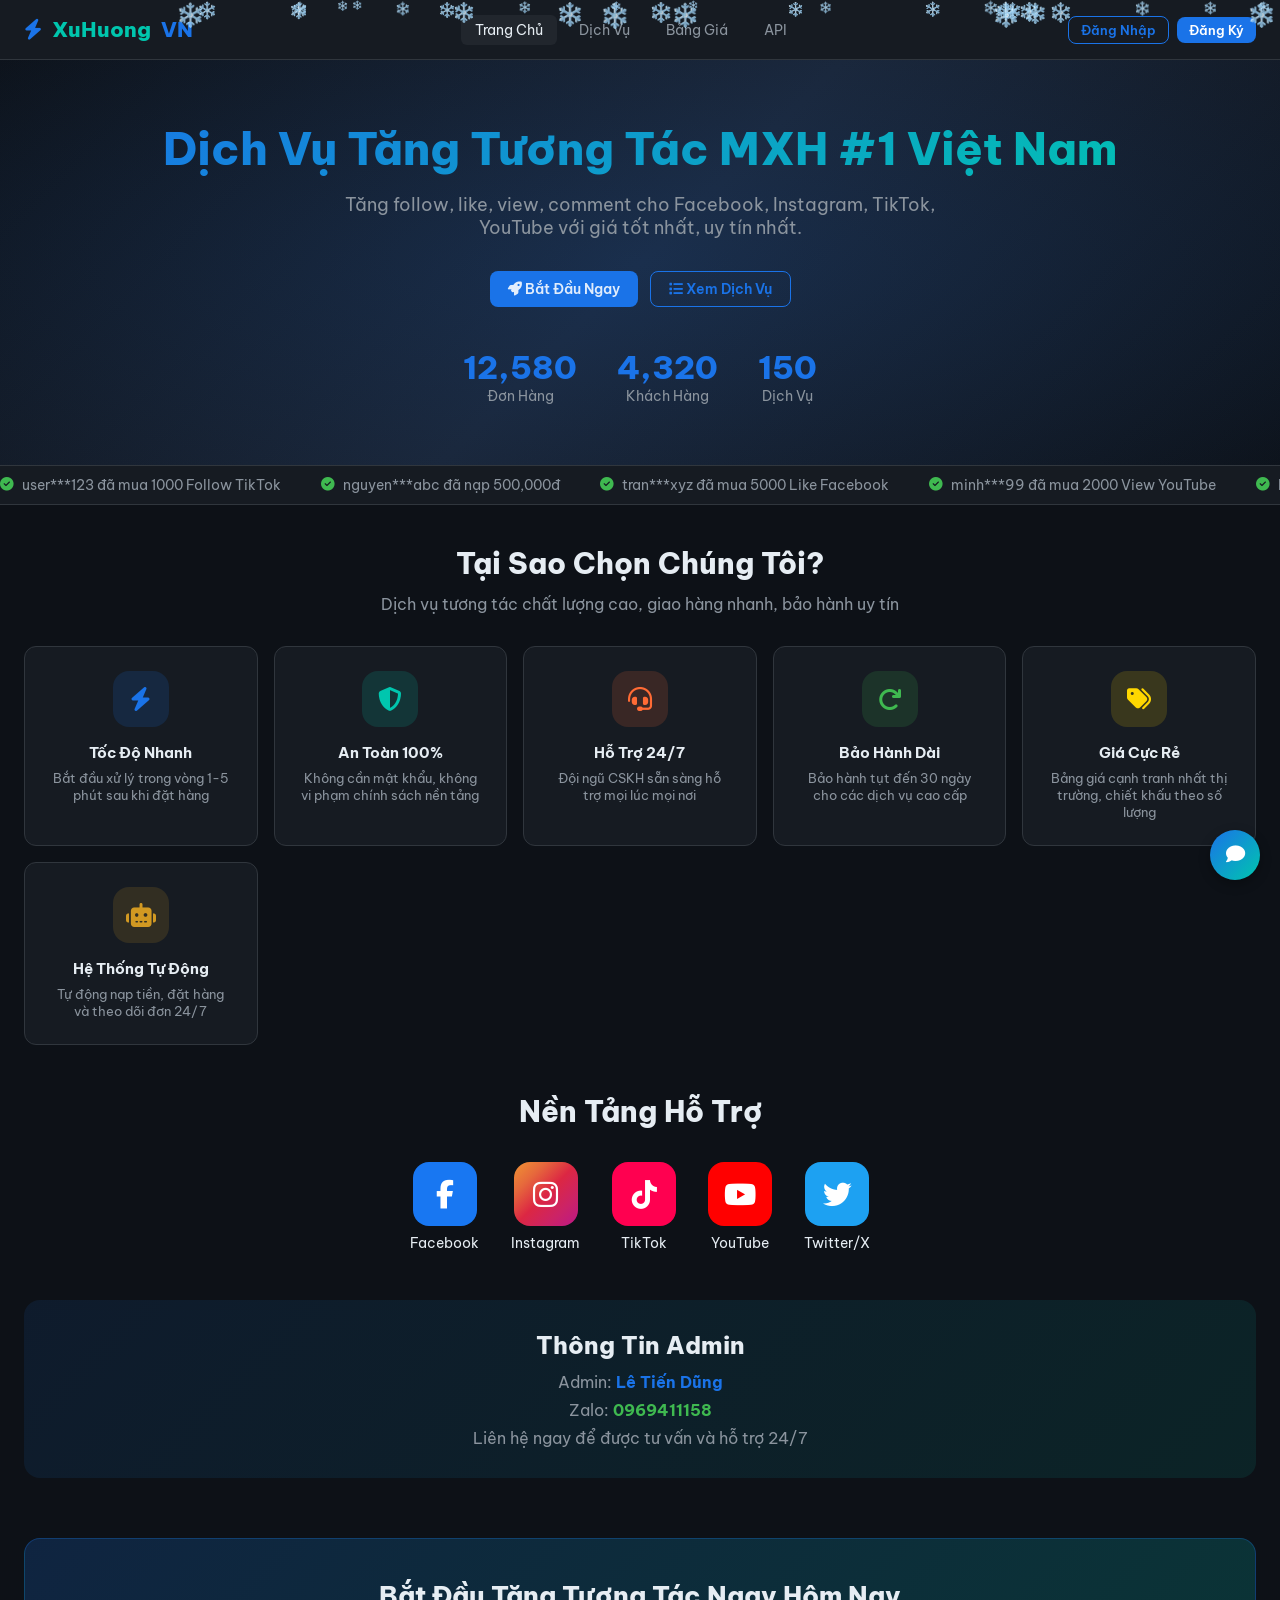
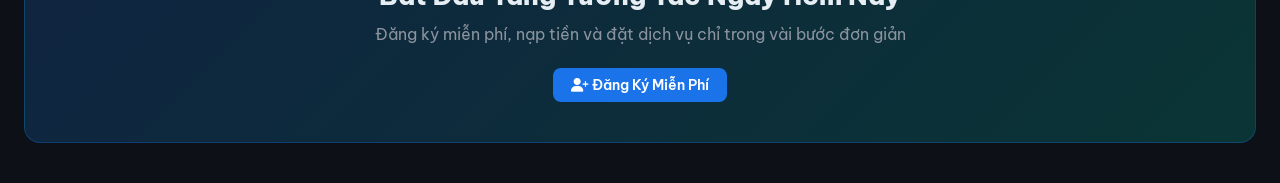
==== index.html @ fee7632b "Update index.html Signed-off-by: Le Tien Dung Dev <dungledzai1@gmail.com>" ====
<!DOCTYPE html>
<html lang="vi">
<head>
<meta charset="UTF-8">
<meta name="viewport" content="width=device-width, initial-scale=1.0">
<title>XuHuongVN - Dịch Vụ Tăng Tương Tác MXH Uy Tín</title>
<link href="https://fonts.googleapis.com/css2?family=Be+Vietnam+Pro:wght@300;400;500;600;700;800&display=swap" rel="stylesheet">
<link rel="stylesheet" href="https://cdnjs.cloudflare.com/ajax/libs/font-awesome/6.4.0/css/all.min.css">
<style>
:root {
  --primary: #1a73e8;
  --primary-dark: #1557b0;
  --secondary: #00c6ae;
  --accent: #ff6b35;
  --bg: #0d1117;
  --bg2: #161b22;
  --bg3: #21262d;
  --border: #30363d;
  --text: #e6edf3;
  --text2: #8b949e;
  --success: #3fb950;
  --warning: #d29922;
  --danger: #f85149;
  --gold: #ffd700;
}
*{margin:0;padding:0;box-sizing:border-box;}
body{font-family:'Be Vietnam Pro',sans-serif;background:var(--bg);color:var(--text);min-height:100vh;position:relative;overflow-x:hidden;}

/* SNOW EFFECT - TUYẾT RƠI */
.snowflake {
  position: fixed;
  color: #fff;
  user-select: none;
  pointer-events: none;
  opacity: 0.8;
  font-size: 1em;
  z-index: 9999;
  animation: fall linear infinite;
}
@keyframes fall {
  to { transform: translateY(100vh); }
}

/* HIỆU ỨNG NỀN ĐỘNG */
.particle {
  position: fixed;
  width: 2px;
  height: 2px;
  background: rgba(26, 115, 232, 0.3);
  border-radius: 50%;
  pointer-events: none;
  z-index: 1;
  animation: float 20s infinite linear;
}
@keyframes float {
  0% { transform: translateY(100vh) translateX(0); opacity: 0; }
  10% { opacity: 1; }
  90% { opacity: 1; }
  100% { transform: translateY(-100px) translateX(100px); opacity: 0; }
}

/* SCROLLBAR */
::-webkit-scrollbar{width:6px;}
::-webkit-scrollbar-track{background:var(--bg2);}
::-webkit-scrollbar-thumb{background:var(--primary);border-radius:3px;}

/* NAV */
.navbar{background:var(--bg2);border-bottom:1px solid var(--border);padding:0 24px;height:60px;display:flex;align-items:center;justify-content:space-between;position:sticky;top:0;z-index:1000;}
.nav-brand{display:flex;align-items:center;gap:10px;font-weight:800;font-size:1.3rem;color:var(--primary);}
.nav-brand span{color:var(--secondary);}
.nav-links{display:flex;gap:8px;align-items:center;}
.nav-links a{color:var(--text2);text-decoration:none;padding:6px 14px;border-radius:6px;font-size:0.88rem;transition:all .2s;}
.nav-links a:hover,.nav-links a.active{color:var(--text);background:var(--bg3);}
.nav-actions{display:flex;gap:8px;align-items:center;}
.btn{padding:8px 18px;border-radius:8px;font-size:0.88rem;font-weight:600;cursor:pointer;border:none;transition:all .2s;font-family:inherit;}
.btn-primary{background:var(--primary);color:#fff;}
.btn-primary:hover{background:var(--primary-dark);}
.btn-outline{background:transparent;color:var(--primary);border:1px solid var(--primary);}
.btn-outline:hover{background:var(--primary);color:#fff;}
.btn-success{background:var(--success);color:#fff;}
.btn-danger{background:var(--danger);color:#fff;}
.btn-sm{padding:5px 12px;font-size:0.82rem;}
.btn-warning{background:var(--warning);color:#fff;}

/* HERO */
.hero{background:linear-gradient(135deg,#0d1117 0%,#1a2332 50%,#0d1117 100%);padding:60px 24px;text-align:center;position:relative;overflow:hidden;}
.hero::before{content:'';position:absolute;top:-50%;left:-50%;width:200%;height:200%;background:radial-gradient(ellipse at center,rgba(26,115,232,.15) 0%,transparent 60%);animation:pulse 4s ease-in-out infinite;}
@keyframes pulse{0%,100%{transform:scale(1);}50%{transform:scale(1.05);}}
.hero h1{font-size:2.8rem;font-weight:800;background:linear-gradient(135deg,var(--primary),var(--secondary));-webkit-background-clip:text;-webkit-text-fill-color:transparent;margin-bottom:16px;position:relative;}
.hero p{color:var(--text2);font-size:1.1rem;max-width:600px;margin:0 auto 32px;position:relative;}
.hero-stats{display:flex;gap:40px;justify-content:center;margin-top:40px;position:relative;}
.stat-item{text-align:center;}
.stat-num{font-size:2rem;font-weight:800;color:var(--primary);}
.stat-label{font-size:0.85rem;color:var(--text2);}

/* MARQUEE */
.marquee-wrap{background:var(--bg2);border-top:1px solid var(--border);border-bottom:1px solid var(--border);padding:10px 0;overflow:hidden;}
.marquee{display:flex;gap:40px;animation:marquee 20s linear infinite;white-space:nowrap;}
@keyframes marquee{from{transform:translateX(0);}to{transform:translateX(-50%);}}
.marquee span{color:var(--text2);font-size:0.85rem;display:flex;align-items:center;gap:8px;}
.marquee span i{color:var(--success);}

/* MAIN LAYOUT */
.main-layout{display:flex;min-height:calc(100vh - 60px);}
.sidebar{width:240px;background:var(--bg2);border-right:1px solid var(--border);padding:16px;flex-shrink:0;}
.sidebar-section{margin-bottom:24px;}
.sidebar-title{font-size:0.75rem;font-weight:700;color:var(--text2);text-transform:uppercase;letter-spacing:1px;margin-bottom:8px;padding:0 8px;}
.sidebar-item{display:flex;align-items:center;gap:10px;padding:9px 12px;border-radius:8px;cursor:pointer;color:var(--text2);font-size:0.88rem;transition:all .2s;margin-bottom:2px;}
.sidebar-item:hover,.sidebar-item.active{background:var(--bg3);color:var(--text);}
.sidebar-item.active{color:var(--primary);}
.sidebar-item i{width:18px;text-align:center;}
.badge{background:var(--primary);color:#fff;font-size:0.7rem;padding:2px 7px;border-radius:10px;margin-left:auto;}
.badge-success{background:var(--success);}
.badge-warning{background:var(--warning);}

/* CONTENT */
.content{flex:1;padding:24px;overflow-y:auto;}
.page{display:none;}
.page.active{display:block;}

/* CARDS */
.card{background:var(--bg2);border:1px solid var(--border);border-radius:12px;padding:20px;margin-bottom:20px;transition:transform 0.3s, box-shadow 0.3s;}
.card:hover{transform:translateY(-2px);box-shadow:0 8px 24px rgba(26,115,232,0.2);}
.card-header{display:flex;align-items:center;justify-content:space-between;margin-bottom:16px;}
.card-title{font-size:1rem;font-weight:700;}
.grid-2{display:grid;grid-template-columns:1fr 1fr;gap:16px;}
.grid-3{display:grid;grid-template-columns:1fr 1fr 1fr;gap:16px;}
.grid-4{display:grid;grid-template-columns:repeat(4,1fr);gap:16px;}

/* STAT CARDS */
.stat-card{background:var(--bg2);border:1px solid var(--border);border-radius:12px;padding:20px;display:flex;align-items:center;gap:16px;transition:transform 0.3s;}
.stat-card:hover{transform:scale(1.02);}
.stat-icon{width:48px;height:48px;border-radius:12px;display:flex;align-items:center;justify-content:center;font-size:1.3rem;}
.stat-icon.blue{background:rgba(26,115,232,.2);color:var(--primary);}
.stat-icon.green{background:rgba(63,185,80,.2);color:var(--success);}
.stat-icon.orange{background:rgba(255,107,53,.2);color:var(--accent);}
.stat-icon.teal{background:rgba(0,198,174,.2);color:var(--secondary);}
.stat-card-info h3{font-size:1.5rem;font-weight:800;}
.stat-card-info p{font-size:0.82rem;color:var(--text2);}

/* FORM */
.form-group{margin-bottom:16px;}
.form-label{display:block;font-size:0.85rem;color:var(--text2);margin-bottom:6px;}
.form-control{width:100%;background:var(--bg3);border:1px solid var(--border);color:var(--text);padding:10px 14px;border-radius:8px;font-size:0.9rem;font-family:inherit;transition:border-color .2s;}
.form-control:focus{outline:none;border-color:var(--primary);}
select.form-control option{background:var(--bg3);}
.form-row{display:grid;grid-template-columns:1fr 1fr;gap:16px;}

/* TABLE */
.table-wrap{overflow-x:auto;}
table{width:100%;border-collapse:collapse;font-size:0.88rem;}
th{background:var(--bg3);padding:12px 16px;text-align:left;font-weight:600;color:var(--text2);font-size:0.82rem;text-transform:uppercase;letter-spacing:.5px;}
td{padding:12px 16px;border-bottom:1px solid var(--border);}
tr:hover td{background:rgba(255,255,255,.02);}
.status-badge{padding:3px 10px;border-radius:20px;font-size:0.78rem;font-weight:600;}
.status-pending{background:rgba(210,153,34,.2);color:var(--warning);}
.status-processing{background:rgba(26,115,232,.2);color:var(--primary);}
.status-completed{background:rgba(63,185,80,.2);color:var(--success);}
.status-failed{background:rgba(248,81,73,.2);color:var(--danger);}
.status-cancelled{background:rgba(139,148,158,.2);color:var(--text2);}

/* PLATFORM ICONS */
.platform-icon{display:flex;align-items:center;gap:8px;}
.p-fb{color:#1877f2;}
.p-ig{color:#e1306c;}
.p-tt{color:#ff0050;}
.p-yt{color:#ff0000;}
.p-tw{color:#1da1f2;}
.p-tk{color:#00f2ea;}

/* SERVICE CARDS */
.service-card{background:var(--bg2);border:1px solid var(--border);border-radius:12px;padding:20px;cursor:pointer;transition:all .2s;position:relative;overflow:hidden;}
.service-card::before{content:'';position:absolute;top:0;left:0;right:0;height:3px;background:linear-gradient(90deg,var(--primary),var(--secondary));}
.service-card:hover{border-color:var(--primary);transform:translateY(-2px);}
.service-card h3{font-size:0.95rem;font-weight:700;margin-bottom:6px;}
.service-card p{font-size:0.82rem;color:var(--text2);}
.service-card .price{font-size:1.1rem;font-weight:800;color:var(--primary);margin-top:10px;}

/* TABS */
.tabs{display:flex;gap:4px;background:var(--bg3);border-radius:10px;padding:4px;margin-bottom:20px;}
.tab{flex:1;padding:8px;border-radius:8px;text-align:center;cursor:pointer;font-size:0.88rem;color:var(--text2);transition:all .2s;}
.tab.active{background:var(--primary);color:#fff;font-weight:600;}

/* NOTIFICATION */
.notification{position:fixed;top:20px;right:20px;background:var(--bg2);border:1px solid var(--border);border-radius:10px;padding:14px 18px;display:flex;align-items:center;gap:12px;z-index:9999;transform:translateX(120%);transition:transform .3s;min-width:280px;}
.notification.show{transform:translateX(0);}
.notification.success{border-left:4px solid var(--success);}
.notification.error{border-left:4px solid var(--danger);}
.notification.info{border-left:4px solid var(--primary);}
.notif-icon.success{color:var(--success);}
.notif-icon.error{color:var(--danger);}
.notif-icon.info{color:var(--primary);}

/* MODAL */
.modal-overlay{position:fixed;inset:0;background:rgba(0,0,0,.7);z-index:2000;display:none;align-items:center;justify-content:center;}
.modal-overlay.show{display:flex;}
.modal{background:var(--bg2);border:1px solid var(--border);border-radius:16px;padding:28px;width:90%;max-width:520px;max-height:90vh;overflow-y:auto;}
.modal-header{display:flex;align-items:center;justify-content:space-between;margin-bottom:20px;}
.modal-title{font-size:1.1rem;font-weight:700;}
.modal-close{background:none;border:none;color:var(--text2);font-size:1.2rem;cursor:pointer;}
.modal-close:hover{color:var(--text);}

/* PROGRESS */
.progress-bar{height:6px;background:var(--bg3);border-radius:3px;overflow:hidden;}
.progress-fill{height:100%;background:linear-gradient(90deg,var(--primary),var(--secondary));border-radius:3px;transition:width .3s;}

/* ALERT */
.alert{padding:12px 16px;border-radius:8px;font-size:0.88rem;margin-bottom:16px;display:flex;align-items:center;gap:10px;}
.alert-info{background:rgba(26,115,232,.15);border:1px solid rgba(26,115,232,.3);color:#7bb3f5;}
.alert-success{background:rgba(63,185,80,.15);border:1px solid rgba(63,185,80,.3);color:#7ee8a2;}
.alert-warning{background:rgba(210,153,34,.15);border:1px solid rgba(210,153,34,.3);color:#f0b84a;}

/* QR CODE */
.qr-box{background:var(--bg3);border:2px dashed var(--border);border-radius:12px;padding:24px;text-align:center;}
.qr-box img{width:200px;height:200px;border-radius:8px;object-fit:contain;}
.qr-box .qr-overlay{position:relative;display:inline-block;}
.qr-box .qr-code-text{position:absolute;bottom:10px;left:0;right:0;background:rgba(0,0,0,0.7);color:var(--gold);padding:5px;font-size:0.8rem;font-weight:700;text-align:center;}
.bank-info{background:var(--bg3);border-radius:10px;padding:16px;margin-top:16px;}
.bank-info-row{display:flex;justify-content:space-between;padding:8px 0;border-bottom:1px solid var(--border);font-size:0.88rem;}
.bank-info-row:last-child{border-bottom:none;}
.copy-btn{background:var(--bg);border:1px solid var(--border);color:var(--text2);padding:3px 10px;border-radius:6px;cursor:pointer;font-size:0.78rem;}
.copy-btn:hover{background:var(--primary);color:#fff;border-color:var(--primary);}

/* USER AVATAR */
.avatar{width:36px;height:36px;border-radius:50%;background:linear-gradient(135deg,var(--primary),var(--secondary));display:flex;align-items:center;justify-content:center;font-weight:700;font-size:0.9rem;cursor:pointer;overflow:hidden;}
.avatar img{width:100%;height:100%;object-fit:cover;}

/* DROPDOWN */
.dropdown{position:relative;}
.dropdown-menu{position:absolute;right:0;top:calc(100% + 8px);background:var(--bg2);border:1px solid var(--border);border-radius:10px;padding:6px;min-width:180px;z-index:100;display:none;}
.dropdown-menu.show{display:block;}
.dropdown-item{display:flex;align-items:center;gap:10px;padding:9px 12px;border-radius:8px;cursor:pointer;font-size:0.88rem;color:var(--text2);}
.dropdown-item:hover{background:var(--bg3);color:var(--text);}
.dropdown-divider{height:1px;background:var(--border);margin:4px 0;}

/* LANDING */
.landing{padding:40px 24px;}
.feature-grid{display:grid;grid-template-columns:repeat(auto-fit,minmax(220px,1fr));gap:16px;margin-top:32px;}
.feature-card{background:var(--bg2);border:1px solid var(--border);border-radius:12px;padding:24px;text-align:center;transition:transform 0.3s;}
.feature-card:hover{transform:translateY(-5px);}
.feature-card .icon{width:56px;height:56px;border-radius:16px;display:flex;align-items:center;justify-content:center;font-size:1.5rem;margin:0 auto 16px;}
.feature-card h3{font-size:0.95rem;font-weight:700;margin-bottom:8px;}
.feature-card p{font-size:0.83rem;color:var(--text2);}

/* PLATFORM TABS */
.platform-tabs{display:flex;gap:8px;flex-wrap:wrap;margin-bottom:20px;}
.platform-tab{display:flex;align-items:center;gap:8px;padding:8px 16px;border-radius:20px;border:1px solid var(--border);cursor:pointer;font-size:0.85rem;color:var(--text2);transition:all .2s;}
.platform-tab:hover{border-color:var(--primary);color:var(--primary);}
.platform-tab.active{background:var(--primary);border-color:var(--primary);color:#fff;}

/* AVATAR UPLOAD */
.avatar-upload{position:relative;display:inline-block;}
.avatar-preview{width:100px;height:100px;border-radius:50%;background:var(--bg3);border:2px solid var(--primary);overflow:hidden;margin-bottom:12px;}
.avatar-preview img{width:100%;height:100%;object-fit:cover;}
.avatar-upload input{display:none;}
.avatar-upload label{background:var(--primary);color:#fff;padding:6px 12px;border-radius:6px;cursor:pointer;font-size:0.85rem;}

/* SERVER NOTIFICATION */
.server-notif{position:fixed;bottom:20px;left:20px;max-width:300px;z-index:9998;animation:slideIn 0.3s ease;}
@keyframes slideIn{from{transform:translateX(-100%);}to{transform:translateX(0);}}
.server-notif-item{background:var(--bg2);border-left:4px solid var(--primary);border-radius:8px;padding:12px;margin-bottom:8px;box-shadow:0 4px 12px rgba(0,0,0,.3);}
.server-notif-item.info{border-left-color:var(--primary);}
.server-notif-item.success{border-left-color:var(--success);}
.server-notif-item.warning{border-left-color:var(--warning);}
.server-notif-item.danger{border-left-color:var(--danger);}
.server-notif-title{font-weight:700;font-size:0.9rem;margin-bottom:4px;}
.server-notif-content{font-size:0.85rem;color:var(--text2);}

/* CHAT SUPPORT */
.chat-support{position:fixed;bottom:20px;right:20px;width:350px;background:var(--bg2);border:1px solid var(--border);border-radius:12px;z-index:9997;box-shadow:0 4px 20px rgba(0,0,0,.5);display:none;}
.chat-support.show{display:block;}
.chat-header{background:linear-gradient(135deg,var(--primary),var(--secondary));padding:12px 16px;border-radius:12px 12px 0 0;display:flex;align-items:center;justify-content:space-between;}
.chat-header-title{font-weight:700;color:#fff;}
.chat-close{cursor:pointer;color:#fff;opacity:0.8;}
.chat-close:hover{opacity:1;}
.chat-messages{height:300px;overflow-y:auto;padding:12px;display:flex;flex-direction:column;gap:8px;}
.chat-message{max-width:80%;padding:8px 12px;border-radius:12px;font-size:0.85rem;}
.chat-message.sent{background:var(--primary);color:#fff;align-self:flex-end;}
.chat-message.received{background:var(--bg3);color:var(--text);align-self:flex-start;}
.chat-message .time{font-size:0.7rem;opacity:0.7;margin-top:4px;text-align:right;}
.chat-input{display:flex;padding:12px;border-top:1px solid var(--border);gap:8px;}
.chat-input input{flex:1;background:var(--bg3);border:1px solid var(--border);color:var(--text);padding:8px 12px;border-radius:8px;}
.chat-input button{background:var(--primary);color:#fff;border:none;padding:8px 12px;border-radius:8px;cursor:pointer;}
.chat-toggle{position:fixed;bottom:20px;right:20px;width:50px;height:50px;background:linear-gradient(135deg,var(--primary),var(--secondary));border-radius:50%;display:flex;align-items:center;justify-content:center;cursor:pointer;box-shadow:0 4px 12px rgba(0,0,0,.3);z-index:9996;}
.chat-toggle i{color:#fff;font-size:1.2rem;}

/* BANK INFO */
.bank-card{background:linear-gradient(135deg,var(--bg2),var(--bg3));border:2px solid var(--primary);border-radius:16px;padding:24px;margin-bottom:20px;position:relative;overflow:hidden;}
.bank-card::before{content:'';position:absolute;top:-50%;right:-50%;width:200%;height:200%;background:radial-gradient(circle,rgba(26,115,232,0.2) 0%,transparent 70%);animation:rotate 10s linear infinite;}
@keyframes rotate{from{transform:rotate(0deg);}to{transform:rotate(360deg);}}
.bank-card .bank-name{font-size:1.5rem;font-weight:800;color:var(--primary);margin-bottom:8px;}
.bank-card .bank-detail{display:flex;justify-content:space-between;align-items:center;margin:16px 0;padding:12px;background:rgba(0,0,0,0.3);border-radius:8px;}
.bank-card .bank-number{font-size:1.2rem;font-weight:700;color:var(--gold);letter-spacing:2px;}
.bank-card .bank-holder{font-size:1rem;color:var(--text2);}
.bank-card .bank-branch{color:var(--text2);margin-bottom:8px;}
.bank-card .qr-code{text-align:center;margin-top:16px;position:relative;}
.bank-card .qr-code img{max-width:200px;border:4px solid var(--primary);border-radius:12px;}
.bank-card .qr-code .qr-text{position:absolute;bottom:20px;left:50%;transform:translateX(-50%);background:rgba(0,0,0,0.8);color:var(--gold);padding:4px 12px;border-radius:20px;font-size:0.85rem;font-weight:700;letter-spacing:1px;}

/* ORDER DETAIL MODAL */
.order-detail{padding:16px;}
.order-info{background:var(--bg3);border-radius:8px;padding:16px;margin:16px 0;}
.order-info-row{display:flex;justify-content:space-between;padding:8px 0;border-bottom:1px solid var(--border);}
.order-info-row:last-child{border-bottom:none;}

/* CAPTCHA */
.captcha-box {
  background: linear-gradient(135deg, var(--primary), var(--secondary));
  padding: 15px;
  border-radius: 8px;
  text-align: center;
  margin-bottom: 15px;
}
.captcha-text {
  font-size: 24px;
  font-weight: bold;
  letter-spacing: 5px;
  color: #fff;
  text-shadow: 2px 2px 4px rgba(0,0,0,0.3);
  user-select: none;
}
.captcha-input {
  width: 100%;
  padding: 10px;
  border: 1px solid var(--border);
  border-radius: 8px;
  background: var(--bg3);
  color: var(--text);
  text-align: center;
  font-size: 16px;
  margin-bottom: 10px;
}
.captcha-refresh {
  color: var(--primary);
  cursor: pointer;
  font-size: 14px;
  margin-top: 5px;
}
.captcha-refresh:hover {
  color: var(--secondary);
}

/* RESPONSIVE */
@media(max-width:768px){
  .main-layout{flex-direction:column;}
  .sidebar{width:100%;padding:8px;display:flex;overflow-x:auto;gap:4px;}
  .sidebar-section{display:flex;gap:4px;margin-bottom:0;flex-shrink:0;}
  .sidebar-title{display:none;}
  .hero h1{font-size:1.8rem;}
  .grid-2,.grid-3,.grid-4{grid-template-columns:1fr;}
  .form-row{grid-template-columns:1fr;}
  .hero-stats{gap:20px;}
  .chat-support{width:300px;right:10px;}
}
</style>
</head>
<body>

<!-- HIỆU ỨNG NỀN -->
<div id="particles"></div>

<!-- SNOW EFFECT - TUYẾT RƠI -->
<div id="snowContainer"></div>

<!-- SERVER NOTIFICATIONS -->
<div id="serverNotifications" class="server-notif"></div>

<!-- CHAT SUPPORT -->
<div class="chat-toggle" onclick="toggleChat()">
  <i class="fas fa-comment"></i>
</div>
<div class="chat-support" id="chatSupport">
  <div class="chat-header">
    <span class="chat-header-title"><i class="fas fa-headset"></i> Hỗ Trợ Admin</span>
    <span class="chat-close" onclick="toggleChat()"><i class="fas fa-times"></i></span>
  </div>
  <div class="chat-messages" id="chatMessages"></div>
  <div class="chat-input">
    <input type="text" id="chatInput" placeholder="Nhập tin nhắn..." onkeypress="if(event.key==='Enter') sendChatMessage()">
    <button onclick="sendChatMessage()"><i class="fas fa-paper-plane"></i></button>
  </div>
</div>

<!-- NOTIFICATION -->
<div class="notification" id="notification">
  <i class="fas fa-check-circle notif-icon success" id="notif-icon"></i>
  <div id="notif-text">Thành công!</div>
</div>

<!-- MODAL OVERLAY -->
<div class="modal-overlay" id="modalOverlay">
  <div class="modal" id="modalContent">
    <div class="modal-header">
      <div class="modal-title" id="modalTitle">Modal</div>
      <button class="modal-close" onclick="closeModal()"><i class="fas fa-times"></i></button>
    </div>
    <div id="modalBody"></div>
  </div>
</div>

<!-- NAVBAR -->
<nav class="navbar">
  <div class="nav-brand">
    <i class="fas fa-bolt"></i>
    <span>XuHuong</span>VN
  </div>
  <div class="nav-links" id="navLinks">
    <a href="#" class="active" onclick="showLanding()">Trang Chủ</a>
    <a href="#" onclick="showPage('services')">Dịch Vụ</a>
    <a href="#" onclick="showPage('pricing')">Bảng Giá</a>
    <a href="#" onclick="showPage('api-page')">API</a>
  </div>
  <div class="nav-actions" id="navActions">
    <button class="btn btn-outline btn-sm" onclick="openLoginModal()">Đăng Nhập</button>
    <button class="btn btn-primary btn-sm" onclick="openRegisterModal()">Đăng Ký</button>
  </div>
</nav>

<!-- APP CONTAINER -->
<div id="appContainer">
  <!-- LANDING PAGE -->
  <div id="landingPage">
    <div class="hero">
      <h1>Dịch Vụ Tăng Tương Tác MXH #1 Việt Nam</h1>
      <p>Tăng follow, like, view, comment cho Facebook, Instagram, TikTok, YouTube với giá tốt nhất, uy tín nhất.</p>
      <div style="display:flex;gap:12px;justify-content:center;">
        <button class="btn btn-primary" onclick="openRegisterModal()"><i class="fas fa-rocket"></i> Bắt Đầu Ngay</button>
        <button class="btn btn-outline" onclick="showPage('services')"><i class="fas fa-list"></i> Xem Dịch Vụ</button>
      </div>
      <div class="hero-stats">
        <div class="stat-item"><div class="stat-num" id="counterOrders">0</div><div class="stat-label">Đơn Hàng</div></div>
        <div class="stat-item"><div class="stat-num" id="counterUsers">0</div><div class="stat-label">Khách Hàng</div></div>
        <div class="stat-item"><div class="stat-num" id="counterServices">0</div><div class="stat-label">Dịch Vụ</div></div>
      </div>
    </div>

    <div class="marquee-wrap">
      <div class="marquee" id="marquee">
        <span><i class="fas fa-check-circle"></i> user***123 đã mua 1000 Follow TikTok</span>
        <span><i class="fas fa-check-circle"></i> nguyen***abc đã nạp 500,000đ</span>
        <span><i class="fas fa-check-circle"></i> tran***xyz đã mua 5000 Like Facebook</span>
        <span><i class="fas fa-check-circle"></i> minh***99 đã mua 2000 View YouTube</span>
        <span><i class="fas fa-check-circle"></i> le***vip đã mua 3000 Follow Instagram</span>
        <span><i class="fas fa-check-circle"></i> hung***pro đã nạp 1,000,000đ</span>
      </div>
    </div>

    <div class="landing">
      <div style="text-align:center;margin-bottom:32px;">
        <h2 style="font-size:1.8rem;font-weight:800;margin-bottom:12px;">Tại Sao Chọn Chúng Tôi?</h2>
        <p style="color:var(--text2);">Dịch vụ tương tác chất lượng cao, giao hàng nhanh, bảo hành uy tín</p>
      </div>
      <div class="feature-grid">
        <div class="feature-card">
          <div class="icon" style="background:rgba(26,115,232,.15);color:var(--primary)"><i class="fas fa-bolt"></i></div>
          <h3>Tốc Độ Nhanh</h3>
          <p>Bắt đầu xử lý trong vòng 1-5 phút sau khi đặt hàng</p>
        </div>
        <div class="feature-card">
          <div class="icon" style="background:rgba(0,198,174,.15);color:var(--secondary)"><i class="fas fa-shield-alt"></i></div>
          <h3>An Toàn 100%</h3>
          <p>Không cần mật khẩu, không vi phạm chính sách nền tảng</p>
        </div>
        <div class="feature-card">
          <div class="icon" style="background:rgba(255,107,53,.15);color:var(--accent)"><i class="fas fa-headset"></i></div>
          <h3>Hỗ Trợ 24/7</h3>
          <p>Đội ngũ CSKH sẵn sàng hỗ trợ mọi lúc mọi nơi</p>
        </div>
        <div class="feature-card">
          <div class="icon" style="background:rgba(63,185,80,.15);color:var(--success)"><i class="fas fa-redo"></i></div>
          <h3>Bảo Hành Dài</h3>
          <p>Bảo hành tụt đến 30 ngày cho các dịch vụ cao cấp</p>
        </div>
        <div class="feature-card">
          <div class="icon" style="background:rgba(255,215,0,.15);color:var(--gold)"><i class="fas fa-tags"></i></div>
          <h3>Giá Cực Rẻ</h3>
          <p>Bảng giá cạnh tranh nhất thị trường, chiết khấu theo số lượng</p>
        </div>
        <div class="feature-card">
          <div class="icon" style="background:rgba(210,153,34,.15);color:var(--warning)"><i class="fas fa-robot"></i></div>
          <h3>Hệ Thống Tự Động</h3>
          <p>Tự động nạp tiền, đặt hàng và theo dõi đơn 24/7</p>
        </div>
      </div>

      <!-- PLATFORM SECTION -->
      <div style="margin-top:48px;text-align:center;">
        <h2 style="font-size:1.8rem;font-weight:800;margin-bottom:32px;">Nền Tảng Hỗ Trợ</h2>
        <div style="display:flex;justify-content:center;gap:32px;flex-wrap:wrap;">
          <div style="text-align:center;cursor:pointer;" onclick="openRegisterModal()">
            <div style="width:64px;height:64px;background:#1877f2;border-radius:16px;display:flex;align-items:center;justify-content:center;margin:0 auto 8px;font-size:1.8rem;color:#fff;"><i class="fab fa-facebook-f"></i></div>
            <div style="font-size:0.85rem;">Facebook</div>
          </div>
          <div style="text-align:center;cursor:pointer;" onclick="openRegisterModal()">
            <div style="width:64px;height:64px;background:linear-gradient(135deg,#f09433,#e6683c,#dc2743,#cc2366,#bc1888);border-radius:16px;display:flex;align-items:center;justify-content:center;margin:0 auto 8px;font-size:1.8rem;color:#fff;"><i class="fab fa-instagram"></i></div>
            <div style="font-size:0.85rem;">Instagram</div>
          </div>
          <div style="text-align:center;cursor:pointer;" onclick="openRegisterModal()">
            <div style="width:64px;height:64px;background:#ff0050;border-radius:16px;display:flex;align-items:center;justify-content:center;margin:0 auto 8px;font-size:1.8rem;color:#fff;"><i class="fab fa-tiktok"></i></div>
            <div style="font-size:0.85rem;">TikTok</div>
          </div>
          <div style="text-align:center;cursor:pointer;" onclick="openRegisterModal()">
            <div style="width:64px;height:64px;background:#ff0000;border-radius:16px;display:flex;align-items:center;justify-content:center;margin:0 auto 8px;font-size:1.8rem;color:#fff;"><i class="fab fa-youtube"></i></div>
            <div style="font-size:0.85rem;">YouTube</div>
          </div>
          <div style="text-align:center;cursor:pointer;" onclick="openRegisterModal()">
            <div style="width:64px;height:64px;background:#1da1f2;border-radius:16px;display:flex;align-items:center;justify-content:center;margin:0 auto 8px;font-size:1.8rem;color:#fff;"><i class="fab fa-twitter"></i></div>
            <div style="font-size:0.85rem;">Twitter/X</div>
          </div>
        </div>
      </div>

      <!-- ADMIN INFO -->
      <div style="margin-top:48px;text-align:center;background:linear-gradient(135deg,rgba(26,115,232,.1),rgba(0,198,174,.1));border-radius:16px;padding:30px;">
        <h2 style="font-size:1.5rem;font-weight:800;margin-bottom:12px;">Thông Tin Admin</h2>
        <p style="color:var(--text2);margin-bottom:8px;">Admin: <strong style="color:var(--primary);">Lê Tiến Dũng</strong></p>
        <p style="color:var(--text2);margin-bottom:8px;">Zalo: <strong style="color:var(--success);">0969411158</strong></p>
        <p style="color:var(--text2);">Liên hệ ngay để được tư vấn và hỗ trợ 24/7</p>
      </div>

      <!-- CTA -->
      <div style="margin-top:60px;background:linear-gradient(135deg,rgba(26,115,232,.2),rgba(0,198,174,.2));border:1px solid rgba(26,115,232,.3);border-radius:16px;padding:40px;text-align:center;">
        <h2 style="font-size:1.6rem;font-weight:800;margin-bottom:12px;">Bắt Đầu Tăng Tương Tác Ngay Hôm Nay</h2>
        <p style="color:var(--text2);margin-bottom:24px;">Đăng ký miễn phí, nạp tiền và đặt dịch vụ chỉ trong vài bước đơn giản</p>
        <button class="btn btn-primary" onclick="openRegisterModal()"><i class="fas fa-user-plus"></i> Đăng Ký Miễn Phí</button>
      </div>
    </div>
  </div>

  <!-- DASHBOARD (user logged in) -->
  <div id="dashboardPage" style="display:none;">
    <div class="main-layout">
      <div class="sidebar">
        <div class="sidebar-section">
          <div class="sidebar-title">Menu Chính</div>
          <div class="sidebar-item active" onclick="showPage('dashboard')"><i class="fas fa-tachometer-alt"></i> Dashboard</div>
          <div class="sidebar-item" onclick="showPage('new-order')"><i class="fas fa-plus-circle"></i> Đặt Dịch Vụ</div>
          <div class="sidebar-item" onclick="showPage('orders')"><i class="fas fa-list-alt"></i> Đơn Hàng <span class="badge" id="pendingBadge">0</span></div>
        </div>
        <div class="sidebar-section">
          <div class="sidebar-title">Tài Khoản</div>
          <div class="sidebar-item" onclick="showPage('deposit')"><i class="fas fa-wallet"></i> Nạp Tiền</div>
          <div class="sidebar-item" onclick="showPage('history')"><i class="fas fa-history"></i> Lịch Sử</div>
          <div class="sidebar-item" onclick="showPage('profile')"><i class="fas fa-user"></i> Tài Khoản</div>
          <div class="sidebar-item" onclick="showPage('api-keys')"><i class="fas fa-key"></i> API Key</div>
        </div>
        <div class="sidebar-section" id="adminSidebarSection" style="display:none;">
          <div class="sidebar-title">Quản Trị</div>
          <div class="sidebar-item" onclick="showPage('admin-dashboard')"><i class="fas fa-chart-line"></i> Tổng Quan</div>
          <div class="sidebar-item" onclick="showPage('admin-users')"><i class="fas fa-users"></i> Người Dùng</div>
          <div class="sidebar-item" onclick="showPage('admin-orders')"><i class="fas fa-shopping-cart"></i> Đơn Hàng</div>
          <div class="sidebar-item" onclick="showPage('admin-services')"><i class="fas fa-cogs"></i> Dịch Vụ</div>
          <div class="sidebar-item" onclick="showPage('admin-payments')"><i class="fas fa-money-bill"></i> Nạp Tiền</div>
          <div class="sidebar-item" onclick="showPage('admin-settings')"><i class="fas fa-sliders-h"></i> Cài Đặt</div>
        </div>
      </div>

      <div class="content" id="mainContent">
        <!-- DASHBOARD PAGE -->
        <div class="page active" id="page-dashboard">
          <div style="display:flex;align-items:center;justify-content:space-between;margin-bottom:24px;">
            <div>
              <h1 style="font-size:1.4rem;font-weight:800;">Tổng Quan</h1>
              <p style="color:var(--text2);font-size:0.88rem;">Xin chào, <span id="welcomeUser" style="color:var(--primary);font-weight:600;"></span>!</p>
            </div>
            <button class="btn btn-primary btn-sm" onclick="showPage('new-order')"><i class="fas fa-plus"></i> Đặt Dịch Vụ</button>
          </div>

          <div class="grid-4">
            <div class="stat-card">
              <div class="stat-icon blue"><i class="fas fa-wallet"></i></div>
              <div class="stat-card-info"><h3 id="balanceDisplay">0đ</h3><p>Số Dư</p></div>
            </div>
            <div class="stat-card">
              <div class="stat-icon green"><i class="fas fa-check-circle"></i></div>
              <div class="stat-card-info"><h3 id="completedOrdersDisplay">0</h3><p>Đơn Hoàn Thành</p></div>
            </div>
            <div class="stat-card">
              <div class="stat-icon orange"><i class="fas fa-spinner"></i></div>
              <div class="stat-card-info"><h3 id="pendingOrdersDisplay">0</h3><p>Đang Chờ Duyệt</p></div>
            </div>
            <div class="stat-card">
              <div class="stat-icon teal"><i class="fas fa-coins"></i></div>
              <div class="stat-card-info"><h3 id="totalSpentDisplay">0đ</h3><p>Tổng Chi Tiêu</p></div>
            </div>
          </div>

          <div class="grid-2" style="margin-top:20px;">
            <div class="card">
              <div class="card-header">
                <div class="card-title">Đơn Hàng Gần Đây</div>
                <button class="btn btn-outline btn-sm" onclick="showPage('orders')">Xem Tất Cả</button>
              </div>
              <div id="recentOrdersList"><p style="color:var(--text2);font-size:0.88rem;">Chưa có đơn hàng nào</p></div>
            </div>
            <div class="card">
              <div class="card-header"><div class="card-title">Thông Tin Tài Khoản</div></div>
              <div id="accountInfo"></div>
            </div>
          </div>
        </div>

        <!-- NEW ORDER PAGE -->
        <div class="page" id="page-new-order">
          <h1 style="font-size:1.4rem;font-weight:800;margin-bottom:20px;">Đặt Dịch Vụ</h1>
          
          <div class="alert alert-info"><i class="fas fa-info-circle"></i> Chọn nền tảng và dịch vụ phù hợp, điền link và số lượng để đặt hàng. Đơn hàng sẽ chờ admin duyệt.</div>

          <div class="card">
            <div class="form-group">
              <label class="form-label">Chọn Nền Tảng</label>
              <div class="platform-tabs" id="platformTabs">
                <div class="platform-tab active" onclick="filterPlatform('all',this)"><i class="fas fa-globe"></i> Tất Cả</div>
                <div class="platform-tab" onclick="filterPlatform('facebook',this)"><i class="fab fa-facebook-f p-fb"></i> Facebook</div>
                <div class="platform-tab" onclick="filterPlatform('instagram',this)"><i class="fab fa-instagram p-ig"></i> Instagram</div>
                <div class="platform-tab" onclick="filterPlatform('tiktok',this)"><i class="fab fa-tiktok p-tt"></i> TikTok</div>
                <div class="platform-tab" onclick="filterPlatform('youtube',this)"><i class="fab fa-youtube p-yt"></i> YouTube</div>
                <div class="platform-tab" onclick="filterPlatform('twitter',this)"><i class="fab fa-twitter p-tw"></i> Twitter</div>
              </div>
            </div>

            <div class="form-group">
              <label class="form-label">Chọn Dịch Vụ</label>
              <select class="form-control" id="serviceSelect" onchange="updateServiceInfo()">
                <option value="">-- Chọn dịch vụ --</option>
              </select>
            </div>

            <div id="serviceInfoBox" style="display:none;margin-bottom:16px;">
              <div class="alert alert-success" id="serviceInfoText"></div>
            </div>

            <div class="form-row">
              <div class="form-group">
                <label class="form-label">Link/URL *</label>
                <input type="text" class="form-control" id="orderLink" placeholder="https://...">
              </div>
              <div class="form-group">
                <label class="form-label">Số Lượng *</label>
                <input type="number" class="form-control" id="orderQty" placeholder="Tối thiểu: 100" oninput="calcPrice()">
              </div>
            </div>

            <div id="priceCalcBox" style="display:none;" class="card" style="background:var(--bg3);">
              <div style="display:flex;justify-content:space-between;align-items:center;">
                <span style="color:var(--text2);">Đơn giá:</span>
                <span id="unitPrice">0đ/1000</span>
              </div>
              <div style="display:flex;justify-content:space-between;align-items:center;margin-top:8px;">
                <span style="color:var(--text2);">Tổng tiền:</span>
                <span id="totalPrice" style="font-size:1.2rem;font-weight:800;color:var(--primary);">0đ</span>
              </div>
            </div>

            <button class="btn btn-primary" onclick="placeOrder()" style="width:100%;padding:12px;font-size:1rem;margin-top:12px;"><i class="fas fa-shopping-cart"></i> Đặt Hàng Ngay</button>
          </div>
        </div>

        <!-- ORDERS PAGE -->
        <div class="page" id="page-orders">
          <div style="display:flex;justify-content:space-between;align-items:center;margin-bottom:20px;">
            <h1 style="font-size:1.4rem;font-weight:800;">Quản Lý Đơn Hàng</h1>
          </div>
          <div class="card">
            <div class="table-wrap">
              <table>
                <thead><tr><th>ID</th><th>Dịch Vụ</th><th>Link</th><th>SL</th><th>Tổng Tiền</th><th>Trạng Thái</th><th>Ngày</th></tr></thead>
                <tbody id="ordersTableBody"></tbody>
              </table>
            </div>
          </div>
        </div>

        <!-- DEPOSIT PAGE -->
        <div class="page" id="page-deposit">
          <h1 style="font-size:1.4rem;font-weight:800;margin-bottom:20px;">Nạp Tiền</h1>
          
          <div class="alert alert-warning"><i class="fas fa-exclamation-triangle"></i> Số tiền nạp tối thiểu: 2,000đ. Sau khi chuyển khoản, vui lòng chờ admin duyệt (thường trong vòng 24h).</div>

          <div class="grid-2">
            <div class="card">
              <div class="card-title" style="margin-bottom:16px;">Thông Tin Ngân Hàng</div>
              
              <div class="bank-card" id="bankInfo">
                <div class="bank-name">VP Bank</div>
                <div class="bank-detail">
                  <span>Số tài khoản:</span>
                  <span class="bank-number">0969411158</span>
                </div>
                <div class="bank-detail">
                  <span>Chủ tài khoản:</span>
                  <span class="bank-holder">LÊ TIẾN DŨNG</span>
                </div>
                <div class="bank-branch">Chi nhánh: Toàn quốc</div>
                <div class="qr-code" id="qrCodeContainer">
                  <img id="qrImage" src="" alt="QR Code">
                  <div class="qr-text" id="qrCodeText"></div>
                </div>
              </div>
              
              <div class="form-group" style="margin-top:16px;">
                <label class="form-label">Số Tiền Nạp (VNĐ)</label>
                <input type="number" class="form-control" id="depositAmount" placeholder="Tối thiểu 2,000đ" min="2000" oninput="generateDepositCode()">
              </div>
              
              <div id="depositInfo" style="display:none;">
                <div class="bank-info" id="bankInfoBox"></div>
              </div>

              <button class="btn btn-primary" style="width:100%;margin-top:16px;" onclick="generateDepositCode()"><i class="fas fa-qrcode"></i> Tạo Mã Nạp Tiền</button>
            </div>

            <div class="card">
              <div class="card-title" style="margin-bottom:16px;">Lịch Sử Nạp Tiền</div>
              <div id="depositHistory"><p style="color:var(--text2);">Chưa có lịch sử nạp tiền</p></div>
            </div>
          </div>
        </div>

        <!-- PROFILE PAGE -->
        <div class="page" id="page-profile">
          <h1 style="font-size:1.4rem;font-weight:800;margin-bottom:20px;">Tài Khoản Của Tôi</h1>
          <div class="grid-2">
            <div class="card">
              <div class="card-title" style="margin-bottom:16px;">Thông Tin Cá Nhân</div>
              <div id="profileInfo"></div>
            </div>
            <div class="card">
              <div class="card-title" style="margin-bottom:16px;">Đổi Mật Khẩu</div>
              <div class="form-group"><label class="form-label">Mật Khẩu Cũ</label><input type="password" class="form-control" id="oldPass"></div>
              <div class="form-group"><label class="form-label">Mật Khẩu Mới</label><input type="password" class="form-control" id="newPass"></div>
              <div class="form-group"><label class="form-label">Xác Nhận Mật Khẩu</label><input type="password" class="form-control" id="confirmPass"></div>
              <button class="btn btn-primary" onclick="changePassword()">Đổi Mật Khẩu</button>
            </div>
          </div>
        </div>

        <!-- API KEYS PAGE -->
        <div class="page" id="page-api-keys">
          <h1 style="font-size:1.4rem;font-weight:800;margin-bottom:20px;">API Key</h1>
          <div class="card">
            <div class="alert alert-info"><i class="fas fa-info-circle"></i> Sử dụng API Key để tích hợp dịch vụ vào hệ thống của bạn.</div>
            <div id="apiKeyBox"></div>
            <button class="btn btn-primary" style="margin-top:12px;" onclick="generateApiKey()"><i class="fas fa-sync"></i> Tạo API Key Mới</button>
          </div>
          <div class="card" style="margin-top:16px;">
            <div class="card-title" style="margin-bottom:16px;">Tài Liệu API</div>
            <pre style="background:var(--bg3);padding:16px;border-radius:8px;font-size:0.82rem;overflow-x:auto;color:var(--secondary);">
GET /api/v2?action=services&key=YOUR_API_KEY
GET /api/v2?action=balance&key=YOUR_API_KEY
POST /api/v2?action=add&key=YOUR_API_KEY&service=ID&link=URL&quantity=QTY
GET /api/v2?action=status&key=YOUR_API_KEY&order=ORDER_ID
            </pre>
          </div>
        </div>

        <!-- HISTORY PAGE -->
        <div class="page" id="page-history">
          <h1 style="font-size:1.4rem;font-weight:800;margin-bottom:20px;">Lịch Sử Giao Dịch</h1>
          <div class="card">
            <div class="table-wrap">
              <table>
                <thead><tr><th>Loại</th><th>Số Tiền</th><th>Nội Dung</th><th>Trạng Thái</th><th>Thời Gian</th></tr></thead>
                <tbody id="historyTableBody"></tbody>
              </table>
            </div>
          </div>
        </div>

        <!-- ADMIN DASHBOARD -->
        <div class="page" id="page-admin-dashboard">
          <h1 style="font-size:1.4rem;font-weight:800;margin-bottom:20px;">Quản Trị - Tổng Quan</h1>
          <div class="grid-4">
            <div class="stat-card"><div class="stat-icon blue"><i class="fas fa-users"></i></div><div class="stat-card-info"><h3 id="adminTotalUsers">0</h3><p>Tổng Users</p></div></div>
            <div class="stat-card"><div class="stat-icon green"><i class="fas fa-shopping-cart"></i></div><div class="stat-card-info"><h3 id="adminTotalOrders">0</h3><p>Tổng Đơn</p></div></div>
            <div class="stat-card"><div class="stat-icon orange"><i class="fas fa-money-bill"></i></div><div class="stat-card-info"><h3 id="adminRevenue">0đ</h3><p>Doanh Thu</p></div></div>
            <div class="stat-card"><div class="stat-icon teal"><i class="fas fa-coins"></i></div><div class="stat-card-info"><h3 id="adminFund">0đ</h3><p>Quỹ Admin</p></div></div>
          </div>
          <div class="grid-2" style="margin-top:20px;">
            <div class="card">
              <div class="card-header"><div class="card-title">Đơn Hàng Chờ Duyệt</div></div>
              <div id="adminPendingOrders"></div>
            </div>
            <div class="card">
              <div class="card-header"><div class="card-title">Nạp Tiền Chờ Duyệt</div></div>
              <div id="adminPendingPayments"></div>
            </div>
          </div>
        </div>

        <!-- ADMIN USERS -->
        <div class="page" id="page-admin-users">
          <div style="display:flex;justify-content:space-between;align-items:center;margin-bottom:20px;">
            <h1 style="font-size:1.4rem;font-weight:800;">Quản Lý Người Dùng</h1>
            <button class="btn btn-primary btn-sm" onclick="openAddUserModal()"><i class="fas fa-user-plus"></i> Thêm User</button>
          </div>
          <div class="card">
            <div class="form-group"><input type="text" class="form-control" placeholder="Tìm kiếm user..." oninput="searchUsers(this.value)" style="max-width:300px;"></div>
            <div class="table-wrap">
              <table>
                <thead><tr><th>ID</th><th>Username</th><th>Email</th><th>Số Dư</th><th>Role</th><th>Trạng Thái</th><th>Ngày Tạo</th><th>IP</th><th>Hành Động</th></tr></thead>
                <tbody id="adminUsersTable"></tbody>
              </table>
            </div>
          </div>
        </div>

        <!-- ADMIN ORDERS -->
        <div class="page" id="page-admin-orders">
          <h1 style="font-size:1.4rem;font-weight:800;margin-bottom:20px;">Quản Lý Đơn Hàng</h1>
          <div style="display:flex;gap:8px;margin-bottom:16px;">
            <button class="btn btn-primary btn-sm" onclick="filterAdminOrders('all')">Tất Cả</button>
            <button class="btn btn-outline btn-sm" onclick="filterAdminOrders('pending')">Chờ Duyệt</button>
            <button class="btn btn-outline btn-sm" onclick="filterAdminOrders('processing')">Đang Xử Lý</button>
            <button class="btn btn-outline btn-sm" onclick="filterAdminOrders('completed')">Đã Hoàn Thành</button>
          </div>
          <div class="card">
            <div class="table-wrap">
              <table>
                <thead><tr><th>ID</th><th>User</th><th>Dịch Vụ</th><th>Số Lượng</th><th>Tiền</th><th>Trạng Thái</th><th>Thời Gian</th><th>Thao Tác</th></tr></thead>
                <tbody id="adminOrdersTable"></tbody>
              </table>
            </div>
          </div>
        </div>

        <!-- ADMIN SERVICES -->
        <div class="page" id="page-admin-services">
          <div style="display:flex;justify-content:space-between;align-items:center;margin-bottom:20px;">
            <h1 style="font-size:1.4rem;font-weight:800;">Quản Lý Dịch Vụ</h1>
            <button class="btn btn-primary btn-sm" onclick="openAddServiceModal()"><i class="fas fa-plus"></i> Thêm Dịch Vụ</button>
          </div>
          <div class="card">
            <div class="table-wrap">
              <table>
                <thead><tr><th>ID</th><th>Tên Dịch Vụ</th><th>Nền Tảng</th><th>Loại</th><th>Đơn Giá</th><th>Min/Max</th><th>Trạng Thái</th><th>Thao Tác</th></tr></thead>
                <tbody id="adminServicesTable"></tbody>
              </table>
            </div>
          </div>
        </div>

        <!-- ADMIN PAYMENTS -->
        <div class="page" id="page-admin-payments">
          <h1 style="font-size:1.4rem;font-weight:800;margin-bottom:20px;">Quản Lý Nạp Tiền</h1>
          <div class="card">
            <div style="display:flex;gap:8px;margin-bottom:16px;">
              <button class="btn btn-primary btn-sm" onclick="filterPayments('all')">Tất Cả</button>
              <button class="btn btn-outline btn-sm" onclick="filterPayments('pending')">Chờ Duyệt</button>
              <button class="btn btn-outline btn-sm" onclick="filterPayments('completed')">Đã Duyệt</button>
            </div>
            <div class="table-wrap">
              <table>
                <thead><tr><th>Mã GD</th><th>User</th><th>Số Tiền</th><th>Mã Nội Dung</th><th>Trạng Thái</th><th>Thời Gian</th><th>Thao Tác</th></tr></thead>
                <tbody id="adminPaymentsTable"></tbody>
              </table>
            </div>
          </div>
        </div>

        <!-- ADMIN SETTINGS -->
        <div class="page" id="page-admin-settings">
          <h1 style="font-size:1.4rem;font-weight:800;margin-bottom:20px;">Cài Đặt Hệ Thống</h1>
          <div class="grid-2">
            <div class="card">
              <div class="card-title" style="margin-bottom:16px;">Cài Đặt Chung</div>
              <div class="form-group"><label class="form-label">Tên Website</label><input type="text" class="form-control" id="siteName" value="XuHuongVN"></div>
              <div class="form-group"><label class="form-label">Số Dư Tối Thiểu Đặt Hàng</label><input type="number" class="form-control" id="minBalance" value="1000"></div>
              <div class="form-group"><label class="form-label">Nạp Tiền Tối Thiểu</label><input type="number" class="form-control" id="minDeposit" value="2000"></div>
              <button class="btn btn-primary" onclick="saveSettings()">Lưu Cài Đặt</button>
            </div>
          </div>
        </div>
      </div>
    </div>
  </div>
</div>

<!-- PUBLIC PAGES (services, pricing, api) -->
<div id="publicPages" style="display:none;">
  <div class="page active" id="page-services">
    <div class="hero" style="padding:40px 24px;">
      <h1>Dịch Vụ Của Chúng Tôi</h1>
      <p>Đa dạng dịch vụ tăng tương tác cho tất cả nền tảng mạng xã hội</p>
    </div>
    <div style="padding:24px;">
      <div class="platform-tabs" id="publicPlatformTabs">
        <div class="platform-tab active" onclick="filterPublicServices('all',this)"><i class="fas fa-globe"></i> Tất Cả</div>
        <div class="platform-tab" onclick="filterPublicServices('facebook',this)"><i class="fab fa-facebook-f p-fb"></i> Facebook</div>
        <div class="platform-tab" onclick="filterPublicServices('instagram',this)"><i class="fab fa-instagram p-ig"></i> Instagram</div>
        <div class="platform-tab" onclick="filterPublicServices('tiktok',this)"><i class="fab fa-tiktok p-tt"></i> TikTok</div>
        <div class="platform-tab" onclick="filterPublicServices('youtube',this)"><i class="fab fa-youtube p-yt"></i> YouTube</div>
      </div>
      <div class="grid-3" id="publicServicesList"></div>
    </div>
  </div>

  <div class="page" id="page-pricing">
    <div class="hero" style="padding:40px 24px;"><h1>Bảng Giá</h1><p>Giá cả cạnh tranh, minh bạch</p></div>
    <div style="padding:24px;">
      <div class="card">
        <div class="table-wrap">
          <table>
            <thead><tr><th>ID</th><th>Dịch Vụ</th><th>Nền Tảng</th><th>Đơn Giá</th><th>Min</th><th>Max</th></tr></thead>
            <tbody id="pricingTable"></tbody>
          </table>
        </div>
      </div>
    </div>
  </div>

  <div class="page" id="page-api-page">
    <div class="hero" style="padding:40px 24px;"><h1>API Tích Hợp</h1><p>Tích hợp dễ dàng vào hệ thống của bạn</p></div>
    <div style="padding:24px;">
      <div class="card">
        <div class="card-title" style="margin-bottom:16px;">Hướng Dẫn Sử Dụng API</div>
        <p style="color:var(--text2);margin-bottom:16px;">Đăng nhập và vào mục API Key để lấy key của bạn</p>
        <pre style="background:var(--bg3);padding:16px;border-radius:8px;font-size:0.82rem;overflow-x:auto;color:var(--secondary);">
# Lấy danh sách dịch vụ
GET /api/v2?action=services&key=YOUR_API_KEY

# Kiểm tra số dư
GET /api/v2?action=balance&key=YOUR_API_KEY

# Tạo đơn hàng
POST /api/v2?action=add&key=YOUR_API_KEY&service=1&link=URL&quantity=1000

# Kiểm tra trạng thái đơn
GET /api/v2?action=status&key=YOUR_API_KEY&order=ORDER_ID

# Response mẫu (balance):
{"balance":"1500000","currency":"VND"}

# Response mẫu (add order):
{"order":"123456"}
        </pre>
      </div>
    </div>
  </div>
</div>

<script>
// ============================================================
// HIỆU ỨNG NỀN
// ============================================================
function createParticles() {
  const container = document.getElementById('particles');
  for (let i = 0; i < 50; i++) {
    const particle = document.createElement('div');
    particle.className = 'particle';
    particle.style.left = Math.random() * 100 + '%';
    particle.style.animationDelay = Math.random() * 20 + 's';
    particle.style.animationDuration = 15 + Math.random() * 10 + 's';
    container.appendChild(particle);
  }
}

function createSnow() {
  const container = document.getElementById('snowContainer');
  for (let i = 0; i < 30; i++) {
    const snowflake = document.createElement('div');
    snowflake.className = 'snowflake';
    snowflake.innerHTML = '❄️';
    snowflake.style.left = Math.random() * 100 + '%';
    snowflake.style.animationDelay = Math.random() * 5 + 's';
    snowflake.style.animationDuration = 5 + Math.random() * 5 + 's';
    snowflake.style.fontSize = (0.5 + Math.random() * 1) + 'em';
    container.appendChild(snowflake);
  }
}

// ============================================================
// DATA STORE (localStorage)
// ============================================================
const DB = {
  get: (key) => { try { return JSON.parse(localStorage.getItem(key)); } catch { return null; }},
  set: (key, val) => localStorage.setItem(key, JSON.stringify(val)),
  del: (key) => localStorage.removeItem(key)
};

// INIT DEFAULT DATA - CHỈ MỘT NGÂN HÀNG DUY NHẤT
function initDB() {
  if (!DB.get('users')) {
    const adminPass = hashPass('admin123');
    DB.set('users', [{
      id: 1, 
      username: 'admin', 
      email: 'admin@xuhuongvn.com', 
      password: adminPass,
      role: 'admin', 
      balance: 5000000, 
      totalSpent: 0, 
      apiKey: genKey(), 
      status: 'active',
      avatar: null, 
      createdAt: new Date().toISOString(),
      lastLogin: new Date().toISOString(),
      ip: '127.0.0.1'
    }]);
  }
  
  if (!DB.get('services')) {
    DB.set('services', [
      {id:1, name:'Follow Facebook Việt Nam', platform:'facebook', type:'follow', price:15000, min:100, max:50000, status:'active'},
      {id:2, name:'Like Bài Viết Facebook', platform:'facebook', type:'like', price:8000, min:50, max:100000, status:'active'},
      {id:3, name:'View Video Facebook', platform:'facebook', type:'view', price:3000, min:1000, max:500000, status:'active'},
      {id:4, name:'Follow Instagram VN', platform:'instagram', type:'follow', price:18000, min:100, max:50000, status:'active'},
      {id:5, name:'Like Instagram', platform:'instagram', type:'like', price:10000, min:50, max:100000, status:'active'},
      {id:6, name:'Follow TikTok VN', platform:'tiktok', type:'follow', price:20000, min:100, max:50000, status:'active'},
      {id:7, name:'Like TikTok', platform:'tiktok', type:'like', price:8000, min:100, max:200000, status:'active'},
      {id:8, name:'View TikTok', platform:'tiktok', type:'view', price:2000, min:1000, max:1000000, status:'active'},
      {id:9, name:'Sub YouTube VN', platform:'youtube', type:'subscribe', price:25000, min:100, max:20000, status:'active'},
      {id:10, name:'View YouTube', platform:'youtube', type:'view', price:4000, min:1000, max:500000, status:'active'},
    ]);
  }
  
  if (!DB.get('orders')) DB.set('orders', []);
  if (!DB.get('transactions')) DB.set('transactions', []);
  if (!DB.get('payments')) DB.set('payments', []);
  
  // CHỈ MỘT NGÂN HÀNG DUY NHẤT - VP BANK
  if (!DB.get('bank')) {
    DB.set('bank', {
      id: 1,
      bankName: 'VP Bank',
      accountNumber: '0969411158',
      accountName: 'LÊ TIẾN DŨNG',
      branch: 'Toàn quốc',
      qrImage: 'https://sf-static.upanhlaylink.com/img/image_202603013d9fe9465ef3a0de1faee8872fa2f866.jpg'
    });
  }
  
  if (!DB.get('settings')) {
    DB.set('settings', { 
      siteName:'XuHuongVN', 
      minBalance:1000, 
      minDeposit:2000, 
      fund:5000000
    });
  }
}

function hashPass(p) { 
  let h=0; 
  for(let c of p){
    h=((h<<5)-h)+c.charCodeAt(0);
    h|=0;
  } 
  return h.toString(16); 
}

function genKey() { return 'sk_' + Math.random().toString(36).substr(2,32); }
function genOrderId() { return 'ORD' + Date.now() + Math.floor(Math.random()*1000); }
function genTransId() { return 'TXN' + Date.now() + Math.floor(Math.random()*1000); }
function fmtMoney(n) { return Number(n).toLocaleString('vi-VN') + 'đ'; }
function fmtDate(d) { return new Date(d).toLocaleString('vi-VN'); }

// ============================================================
// CAPTCHA
// ============================================================
let currentCaptcha = '';

function generateCaptcha() {
  const chars = '0123456789ABCDEFGHIJKLMNOPQRSTUVWXYZ';
  let captcha = '';
  for (let i = 0; i < 6; i++) {
    captcha += chars[Math.floor(Math.random() * chars.length)];
  }
  currentCaptcha = captcha;
  return captcha;
}

function refreshCaptcha() {
  const captchaDisplay = document.getElementById('captchaDisplay');
  if (captchaDisplay) {
    captchaDisplay.textContent = generateCaptcha();
  }
}

// ============================================================
// AUTH
// ============================================================
let currentUser = null;

function openLoginModal() {
  showModal('Đăng Nhập', `
    <div class="form-group"><label class="form-label">Username hoặc Email</label>
    <input type="text" class="form-control" id="loginUser" placeholder="Username / Email"></div>
    <div class="form-group"><label class="form-label">Mật Khẩu</label>
    <input type="password" class="form-control" id="loginPass" placeholder="Mật khẩu"></div>
    <button class="btn btn-primary" style="width:100%;" onclick="doLogin()">Đăng Nhập</button>
    <p style="text-align:center;margin-top:12px;font-size:0.88rem;color:var(--text2);">Chưa có tài khoản? <a href="#" style="color:var(--primary);" onclick="closeModal();openRegisterModal();">Đăng ký ngay</a></p>
  `);
}

function openRegisterModal() {
  const captcha = generateCaptcha();
  showModal('Đăng Ký Tài Khoản', `
    <div class="form-row">
      <div class="form-group"><label class="form-label">Username *</label><input type="text" class="form-control" id="regUser" placeholder="Tên đăng nhập" onkeyup="checkUsername()"></div>
      <div class="form-group"><label class="form-label">Email *</label><input type="email" class="form-control" id="regEmail" placeholder="Email"></div>
    </div>
    <div class="form-row">
      <div class="form-group"><label class="form-label">Mật Khẩu *</label><input type="password" class="form-control" id="regPass" placeholder="Mật khẩu"></div>
      <div class="form-group"><label class="form-label">Xác Nhận Mật Khẩu *</label><input type="password" class="form-control" id="regPass2" placeholder="Nhập lại mật khẩu"></div>
    </div>
    <div id="usernameStatus" style="margin-bottom:10px;font-size:0.85rem;"></div>
    
    <div class="captcha-container">
      <div class="captcha-box">
        <div class="captcha-text" id="captchaDisplay">${captcha}</div>
      </div>
      <input type="text" class="captcha-input" id="regCaptcha" placeholder="Nhập mã xác nhận">
      <div class="captcha-refresh" onclick="refreshCaptcha()"><i class="fas fa-sync-alt"></i> Tạo mã mới</div>
    </div>
    
    <button class="btn btn-primary" style="width:100%;" onclick="doRegister()"><i class="fas fa-user-plus"></i> Đăng Ký</button>
    <p style="text-align:center;margin-top:12px;font-size:0.88rem;color:var(--text2);">Đã có tài khoản? <a href="#" style="color:var(--primary);" onclick="closeModal();openLoginModal();">Đăng nhập</a></p>
  `);
}

function checkUsername() {
  const username = document.getElementById('regUser').value.trim();
  const statusDiv = document.getElementById('usernameStatus');
  
  if (username.length < 3) {
    statusDiv.innerHTML = '<span style="color:var(--warning);">❌ Username phải có ít nhất 3 ký tự</span>';
    return;
  }
  
  const users = DB.get('users') || [];
  const exists = users.find(u => u.username === username);
  
  if (exists) {
    statusDiv.innerHTML = '<span style="color:var(--danger);">❌ Username đã tồn tại, vui lòng chọn username khác</span>';
  } else {
    statusDiv.innerHTML = '<span style="color:var(--success);">✅ Username có thể sử dụng</span>';
  }
}

function doLogin() {
  const u = document.getElementById('loginUser').value.trim();
  const p = document.getElementById('loginPass').value;
  if (!u || !p) { showNotif('Vui lòng điền đầy đủ thông tin','error'); return; }
  const users = DB.get('users') || [];
  const user = users.find(x => (x.username===u || x.email===u) && x.password===hashPass(p));
  if (!user) { showNotif('Sai thông tin đăng nhập','error'); return; }
  if (user.status === 'banned') { showNotif('Tài khoản đã bị khóa','error'); return; }
  
  // Cập nhật thời gian đăng nhập
  user.lastLogin = new Date().toISOString();
  DB.set('users', users);
  
  currentUser = user;
  DB.set('session', user.id);
  closeModal();
  showDashboard();
  showNotif('Đăng nhập thành công! Xin chào ' + user.username);
}

function doRegister() {
  const username = document.getElementById('regUser').value.trim();
  const email = document.getElementById('regEmail').value.trim();
  const pass = document.getElementById('regPass').value;
  const pass2 = document.getElementById('regPass2').value;
  const captcha = document.getElementById('regCaptcha').value.trim();
  
  if (!username || !email || !pass) { showNotif('Vui lòng điền đầy đủ','error'); return; }
  if (pass !== pass2) { showNotif('Mật khẩu không khớp','error'); return; }
  if (pass.length < 6) { showNotif('Mật khẩu tối thiểu 6 ký tự','error'); return; }
  
  // Kiểm tra captcha
  if (captcha !== currentCaptcha) {
    showNotif('Mã xác nhận không đúng','error');
    refreshCaptcha();
    return;
  }
  
  const users = DB.get('users') || [];
  
  // Kiểm tra username đã tồn tại chưa
  if (users.find(x => x.username === username)) { 
    showNotif('Username đã tồn tại','error'); 
    return; 
  }
  
  if (users.find(x => x.email === email)) { 
    showNotif('Email đã tồn tại','error'); 
    return; 
  }
  
  // Lấy IP (giả lập)
  const ip = '127.0.0.1';
  
  const newUser = {
    id: Date.now(), 
    username, 
    email, 
    password: hashPass(pass),
    role: 'user', 
    balance: 0, 
    totalSpent: 0, 
    apiKey: genKey(),
    status: 'active', 
    avatar: null, 
    createdAt: new Date().toISOString(),
    lastLogin: new Date().toISOString(),
    ip: ip
  };
  
  users.push(newUser);
  DB.set('users', users);
  currentUser = newUser;
  DB.set('session', newUser.id);
  closeModal();
  showDashboard();
  showNotif('Đăng ký thành công! Chào mừng ' + username);
}

function logout() {
  currentUser = null;
  DB.del('session');
  showLanding();
  showNotif('Đã đăng xuất','info');
}

function checkSession() {
  const sid = DB.get('session');
  if (sid) {
    const users = DB.get('users') || [];
    const user = users.find(x => x.id === sid);
    if (user) { 
      currentUser = user; 
      showDashboard(); 
      return; 
    }
  }
  showLanding();
}

// ============================================================
// CHAT SUPPORT
// ============================================================
function toggleChat() {
  const chat = document.getElementById('chatSupport');
  chat.classList.toggle('show');
  if (chat.classList.contains('show') && currentUser) {
    loadChatMessages();
  }
}

function loadChatMessages() {
  const messages = DB.get('chat_' + currentUser.id) || [];
  const container = document.getElementById('chatMessages');
  container.innerHTML = messages.map(msg => `
    <div class="chat-message ${msg.sender === currentUser.id ? 'sent' : 'received'}">
      <div>${msg.content}</div>
      <div class="time">${fmtDate(msg.time)}</div>
    </div>
  `).join('');
  container.scrollTop = container.scrollHeight;
}

function sendChatMessage() {
  if (!currentUser) { showNotif('Vui lòng đăng nhập','error'); return; }
  const input = document.getElementById('chatInput');
  const content = input.value.trim();
  if (!content) return;
  
  const message = {
    id: Date.now(),
    sender: currentUser.id,
    senderName: currentUser.username,
    content: content,
    time: new Date().toISOString()
  };
  
  const userMessages = DB.get('chat_' + currentUser.id) || [];
  userMessages.push(message);
  DB.set('chat_' + currentUser.id, userMessages);
  
  const adminChats = DB.get('adminChats') || [];
  adminChats.push({...message, userId: currentUser.id});
  DB.set('adminChats', adminChats);
  
  input.value = '';
  loadChatMessages();
  
  if (currentUser.role !== 'admin') {
    showServerNotification('Tin nhắn mới từ ' + currentUser.username, 'info');
  }
}

// ============================================================
// NAVIGATION
// ============================================================
function showLanding() {
  document.getElementById('landingPage').style.display = 'block';
  document.getElementById('dashboardPage').style.display = 'none';
  document.getElementById('publicPages').style.display = 'none';
  document.getElementById('navLinks').style.display = 'flex';
  if (currentUser) {
    document.getElementById('navActions').innerHTML = `
      <span style="color:var(--text2);font-size:0.88rem;">${fmtMoney(currentUser.balance)}</span>
      <div class="dropdown">
        <div class="avatar" onclick="toggleDropdown()">
          ${currentUser.avatar ? `<img src="${currentUser.avatar}" alt="avatar">` : currentUser.username[0].toUpperCase()}
        </div>
        <div class="dropdown-menu" id="userDropdown">
          <div class="dropdown-item" onclick="showDashboard();toggleDropdown()"><i class="fas fa-tachometer-alt"></i> Dashboard</div>
          <div class="dropdown-item" onclick="showPage('deposit');toggleDropdown()"><i class="fas fa-wallet"></i> Nạp Tiền</div>
          <div class="dropdown-divider"></div>
          <div class="dropdown-item" onclick="logout()"><i class="fas fa-sign-out-alt"></i> Đăng Xuất</div>
        </div>
      </div>`;
  } else {
    document.getElementById('navActions').innerHTML = `
      <button class="btn btn-outline btn-sm" onclick="openLoginModal()">Đăng Nhập</button>
      <button class="btn btn-primary btn-sm" onclick="openRegisterModal()">Đăng Ký</button>`;
  }
}

function showDashboard() {
  if (!currentUser) { openLoginModal(); return; }
  document.getElementById('landingPage').style.display = 'none';
  document.getElementById('dashboardPage').style.display = 'block';
  document.getElementById('publicPages').style.display = 'none';
  document.getElementById('navLinks').style.display = 'none';
  document.getElementById('navActions').innerHTML = `
    <span style="color:var(--text2);font-size:0.88rem;" id="navBalance">${fmtMoney(currentUser.balance)}</span>
    <div class="dropdown">
      <div class="avatar" onclick="toggleDropdown()">
        ${currentUser.avatar ? `<img src="${currentUser.avatar}" alt="avatar">` : currentUser.username[0].toUpperCase()}
      </div>
      <div class="dropdown-menu" id="userDropdown">
        <div style="padding:12px 16px;border-bottom:1px solid var(--border);">
          <div style="font-weight:700;">${currentUser.username}</div>
          <div style="font-size:0.82rem;color:var(--text2);">${currentUser.email}</div>
          <div style="font-size:0.88rem;color:var(--success);margin-top:4px;">${fmtMoney(currentUser.balance)}</div>
        </div>
        <div class="dropdown-item" onclick="showPage('profile');toggleDropdown()"><i class="fas fa-user"></i> Tài Khoản</div>
        <div class="dropdown-item" onclick="showPage('deposit');toggleDropdown()"><i class="fas fa-wallet"></i> Nạp Tiền</div>
        <div class="dropdown-item" onclick="showPage('api-keys');toggleDropdown()"><i class="fas fa-key"></i> API Key</div>
        <div class="dropdown-divider"></div>
        <div class="dropdown-item" onclick="logout()"><i class="fas fa-sign-out-alt"></i> Đăng Xuất</div>
      </div>
    </div>`;
  
  // CHỈ HIỂN THỊ QUYỀN ADMIN NẾU LÀ ADMIN
  if (currentUser.role === 'admin') {
    document.getElementById('adminSidebarSection').style.display = 'block';
  } else {
    document.getElementById('adminSidebarSection').style.display = 'none';
  }
  showPage('dashboard');
}

function showPage(pageId) {
  if (!currentUser && ['dashboard','new-order','orders','deposit','profile','api-keys','history',
    'admin-dashboard','admin-users','admin-orders','admin-services','admin-payments','admin-settings'].includes(pageId)) {
    openLoginModal(); return;
  }

  // Public pages
  const publicPageIds = ['services','pricing','api-page'];
  if (publicPageIds.includes(pageId)) {
    document.getElementById('landingPage').style.display = 'none';
    document.getElementById('dashboardPage').style.display = 'none';
    document.getElementById('publicPages').style.display = 'block';
    document.getElementById('navLinks').style.display = 'flex';
    document.querySelectorAll('#publicPages .page').forEach(p => p.classList.remove('active'));
    const pg = document.getElementById('page-' + pageId);
    if (pg) pg.classList.add('active');
    loadPublicPage(pageId);
    return;
  }

  // Dashboard pages
  document.querySelectorAll('#mainContent .page').forEach(p => p.classList.remove('active'));
  document.querySelectorAll('.sidebar-item').forEach(s => s.classList.remove('active'));
  const pg = document.getElementById('page-' + pageId);
  if (pg) pg.classList.add('active');
  loadPageData(pageId);
}

function loadPublicPage(pageId) {
  const services = DB.get('services') || [];
  if (pageId === 'services') {
    renderPublicServices(services, 'all');
  } else if (pageId === 'pricing') {
    const tbody = document.getElementById('pricingTable');
    tbody.innerHTML = services.filter(s=>s.status==='active').map(s => `
      <tr>
        <td>#${s.id}</td>
        <td>${s.name}</td>
        <td>${getPlatformBadge(s.platform)}</td>
        <td style="color:var(--primary);font-weight:700;">${fmtMoney(s.price)}/1000</td>
        <td>${s.min.toLocaleString()}</td>
        <td>${s.max.toLocaleString()}</td>
      </tr>`).join('');
  }
}

function loadPageData(pageId) {
  if (!currentUser) return;
  const refreshUser = () => {
    const users = DB.get('users') || [];
    currentUser = users.find(u => u.id === currentUser.id) || currentUser;
  };
  refreshUser();

  switch(pageId) {
    case 'dashboard': loadDashboard(); break;
    case 'new-order': loadNewOrder(); break;
    case 'orders': loadOrders(); break;
    case 'deposit': loadDeposit(); break;
    case 'profile': loadProfile(); break;
    case 'history': loadHistory(); break;
    case 'api-keys': loadApiKeys(); break;
    case 'admin-dashboard': loadAdminDashboard(); break;
    case 'admin-users': loadAdminUsers(); break;
    case 'admin-orders': loadAdminOrders(); break;
    case 'admin-services': loadAdminServices(); break;
    case 'admin-payments': loadAdminPayments(); break;
    case 'admin-settings': loadAdminSettings(); break;
  }
}

// ============================================================
// DASHBOARD
// ============================================================
function loadDashboard() {
  const orders = (DB.get('orders')||[]).filter(o => o.userId === currentUser.id);
  document.getElementById('welcomeUser').textContent = currentUser.username;
  document.getElementById('balanceDisplay').textContent = fmtMoney(currentUser.balance);
  document.getElementById('completedOrdersDisplay').textContent = orders.filter(o=>o.status==='completed').length;
  document.getElementById('pendingOrdersDisplay').textContent = orders.filter(o=>o.status==='pending' || o.status==='processing').length;
  document.getElementById('totalSpentDisplay').textContent = fmtMoney(currentUser.totalSpent || 0);
  
  const recentOrders = orders.slice(-5).reverse();
  const recentEl = document.getElementById('recentOrdersList');
  if (recentOrders.length === 0) {
    recentEl.innerHTML = '<p style="color:var(--text2);font-size:0.88rem;">Chưa có đơn hàng nào. <a href="#" style="color:var(--primary);" onclick="showPage(\'new-order\')">Đặt ngay</a></p>';
  } else {
    recentEl.innerHTML = recentOrders.map(o => `
      <div style="display:flex;justify-content:space-between;align-items:center;padding:10px 0;border-bottom:1px solid var(--border);">
        <div><div style="font-size:0.88rem;font-weight:600;">${o.serviceName}</div><div style="font-size:0.78rem;color:var(--text2);">${o.id}</div></div>
        <div style="text-align:right;"><div style="font-size:0.88rem;color:var(--primary);">${fmtMoney(o.totalPrice)}</div><span class="status-badge status-${o.status}">${statusLabel(o.status)}</span></div>
      </div>`).join('');
  }

  const avatarHtml = currentUser.avatar ? 
    `<img src="${currentUser.avatar}" alt="avatar" style="width:56px;height:56px;border-radius:50%;">` : 
    `<div class="avatar" style="width:56px;height:56px;font-size:1.3rem;">${currentUser.username[0].toUpperCase()}</div>`;

  document.getElementById('accountInfo').innerHTML = `
    <div style="display:flex;align-items:center;gap:16px;margin-bottom:16px;">
      ${avatarHtml}
      <div><div style="font-weight:700;font-size:1rem;">${currentUser.username}</div><div style="color:var(--text2);font-size:0.85rem;">${currentUser.email}</div></div>
    </div>
    <div style="display:flex;flex-direction:column;gap:10px;">
      <div style="display:flex;justify-content:space-between;"><span style="color:var(--text2);">Số dư:</span><span style="font-weight:700;color:var(--success);">${fmtMoney(currentUser.balance)}</span></div>
      <div style="display:flex;justify-content:space-between;"><span style="color:var(--text2);">Tổng chi tiêu:</span><span>${fmtMoney(currentUser.totalSpent||0)}</span></div>
      <div style="display:flex;justify-content:space-between;"><span style="color:var(--text2);">Ngày tham gia:</span><span style="font-size:0.85rem;">${fmtDate(currentUser.createdAt)}</span></div>
      <div style="display:flex;justify-content:space-between;"><span style="color:var(--text2);">Lần đăng nhập cuối:</span><span style="font-size:0.85rem;">${fmtDate(currentUser.lastLogin || currentUser.createdAt)}</span></div>
    </div>`;
}

// ============================================================
// NEW ORDER
// ============================================================
function loadNewOrder() {
  const services = (DB.get('services')||[]).filter(s=>s.status==='active');
  populateServiceSelect(services, 'all');
}

function populateServiceSelect(services, platform) {
  const sel = document.getElementById('serviceSelect');
  const filtered = platform === 'all' ? services : services.filter(s => s.platform === platform);
  sel.innerHTML = '<option value="">-- Chọn dịch vụ --</option>' +
    filtered.map(s => `<option value="${s.id}" data-price="${s.price}" data-min="${s.min}" data-max="${s.max}">[${s.id}] ${s.name} - ${fmtMoney(s.price)}/1000</option>`).join('');
}

function filterPlatform(platform, el) {
  document.querySelectorAll('#platformTabs .platform-tab').forEach(t => t.classList.remove('active'));
  el.classList.add('active');
  const services = (DB.get('services')||[]).filter(s=>s.status==='active');
  populateServiceSelect(services, platform);
}

function updateServiceInfo() {
  const sel = document.getElementById('serviceSelect');
  const opt = sel.options[sel.selectedIndex];
  const box = document.getElementById('serviceInfoBox');
  if (sel.value) {
    const price = opt.dataset.price;
    const min = opt.dataset.min;
    const max = opt.dataset.max;
    document.getElementById('serviceInfoText').innerHTML = `<i class="fas fa-info-circle"></i> <strong>Đơn giá:</strong> ${fmtMoney(price)}/1000 | <strong>Min:</strong> ${Number(min).toLocaleString()} | <strong>Max:</strong> ${Number(max).toLocaleString()}`;
    box.style.display = 'block';
    document.getElementById('orderQty').min = min;
    document.getElementById('orderQty').max = max;
    document.getElementById('orderQty').placeholder = `Tối thiểu: ${Number(min).toLocaleString()}`;
  } else {
    box.style.display = 'none';
  }
  calcPrice();
}

function calcPrice() {
  const sel = document.getElementById('serviceSelect');
  const qty = parseInt(document.getElementById('orderQty').value) || 0;
  const box = document.getElementById('priceCalcBox');
  if (sel.value && qty > 0) {
    const price = parseFloat(sel.options[sel.selectedIndex].dataset.price);
    const total = (qty / 1000) * price;
    document.getElementById('unitPrice').textContent = fmtMoney(price) + '/1000';
    document.getElementById('totalPrice').textContent = fmtMoney(Math.ceil(total));
    box.style.display = 'block';
  } else {
    box.style.display = 'none';
  }
}

function placeOrder() {
  const sel = document.getElementById('serviceSelect');
  const link = document.getElementById('orderLink').value.trim();
  const qty = parseInt(document.getElementById('orderQty').value);
  
  if (!sel.value) { showNotif('Vui lòng chọn dịch vụ','error'); return; }
  if (!link) { showNotif('Vui lòng nhập link','error'); return; }
  if (!qty || qty < 1) { showNotif('Vui lòng nhập số lượng','error'); return; }
  
  const opt = sel.options[sel.selectedIndex];
  const min = parseInt(opt.dataset.min);
  const max = parseInt(opt.dataset.max);
  if (qty < min) { showNotif(`Số lượng tối thiểu là ${min.toLocaleString()}`,'error'); return; }
  if (qty > max) { showNotif(`Số lượng tối đa là ${max.toLocaleString()}`,'error'); return; }
  
  const price = parseFloat(opt.dataset.price);
  const total = Math.ceil((qty / 1000) * price);
  
  const users = DB.get('users') || [];
  const userIdx = users.findIndex(u => u.id === currentUser.id);
  if (users[userIdx].balance < total) {
    showNotif('Số dư không đủ. Vui lòng nạp tiền!','error');
    setTimeout(() => showPage('deposit'), 1500);
    return;
  }
  
  const services = DB.get('services') || [];
  const service = services.find(s => s.id == sel.value);
  const orders = DB.get('orders') || [];
  const newOrder = {
    id: genOrderId(), 
    userId: currentUser.id, 
    username: currentUser.username,
    serviceId: service.id, 
    serviceName: service.name, 
    platform: service.platform,
    link, 
    quantity: qty, 
    totalPrice: total, 
    status: 'pending', // Chờ admin duyệt
    startCount: 0, 
    remains: qty, 
    createdAt: new Date().toISOString()
  };
  orders.push(newOrder);
  DB.set('orders', orders);
  
  // Trừ tiền tạm thời
  users[userIdx].balance -= total;
  DB.set('users', users);
  currentUser = users[userIdx];
  
  // Transaction
  addTransaction(currentUser.id, 'order', -total, `Đặt hàng: ${service.name} x${qty.toLocaleString()}`, 'pending');
  
  // Cập nhật quỹ tạm thời
  const settings = DB.get('settings') || {};
  settings.fund = (settings.fund || 0) + total;
  DB.set('settings', settings);
  
  // GỬI THÔNG BÁO CHO ADMIN
  const allUsers = DB.get('users') || [];
  const adminUsers = allUsers.filter(u => u.role === 'admin');
  adminUsers.forEach(admin => {
    showServerNotification(`📦 Đơn hàng mới từ ${currentUser.username}: ${service.name} - ${qty.toLocaleString()} - ${fmtMoney(total)}`, 'info');
  });
  
  document.getElementById('orderLink').value = '';
  document.getElementById('orderQty').value = '';
  document.getElementById('priceCalcBox').style.display = 'none';
  
  updateNavBalance();
  showNotif('Đặt hàng thành công! Đơn hàng đang chờ admin duyệt.', 'success');
  showPage('orders');
}

// ============================================================
// ORDERS
// ============================================================
function loadOrders() {
  const orders = (DB.get('orders')||[]).filter(o => o.userId === currentUser.id).reverse();
  const tbody = document.getElementById('ordersTableBody');
  if (orders.length === 0) {
    tbody.innerHTML = '<tr><td colspan="7" style="text-align:center;color:var(--text2);">Chưa có đơn hàng nào</td></tr>';
    return;
  }
  tbody.innerHTML = orders.map(o => `
    <tr>
      <td style="font-size:0.8rem;color:var(--text2);">${o.id}</td>
      <td>${o.serviceName}</td>
      <td style="max-width:150px;overflow:hidden;text-overflow:ellipsis;white-space:nowrap;"><a href="${o.link}" target="_blank" style="color:var(--primary);">${o.link}</a></td>
      <td>${o.quantity.toLocaleString()}</td>
      <td style="color:var(--primary);font-weight:700;">${fmtMoney(o.totalPrice)}</td>
      <td><span class="status-badge status-${o.status}">${statusLabel(o.status)}</span></td>
      <td style="font-size:0.82rem;color:var(--text2);">${fmtDate(o.createdAt)}</td>
    </tr>`).join('');
  document.getElementById('pendingBadge').textContent = orders.filter(o=>o.status==='pending' || o.status==='processing').length;
}

function statusLabel(s) {
  const m = {
    pending: 'Chờ Duyệt',
    processing: 'Đang Xử Lý',
    completed: 'Hoàn Thành',
    failed: 'Thất Bại',
    cancelled: 'Đã Hủy'
  };
  return m[s] || s;
}

// ============================================================
// DEPOSIT - TẠO MÃ NẠP TIỀN HIỆN TÊN USER
// ============================================================
function loadDeposit() {
  const bank = DB.get('bank'); // CHỈ MỘT NGÂN HÀNG DUY NHẤT
  
  const transactions = (DB.get('transactions')||[]).filter(t => t.userId === currentUser.id && t.type === 'deposit').reverse().slice(0, 10);
  const depEl = document.getElementById('depositHistory');
  if (transactions.length === 0) {
    depEl.innerHTML = '<p style="color:var(--text2);">Chưa có lịch sử nạp tiền</p>';
  } else {
    depEl.innerHTML = transactions.map(t => `
      <div style="display:flex;justify-content:space-between;align-items:center;padding:10px 0;border-bottom:1px solid var(--border);">
        <div><div style="font-size:0.88rem;font-weight:600;color:var(--success);">+${fmtMoney(t.amount)}</div><div style="font-size:0.78rem;color:var(--text2);">${t.note}</div></div>
        <div style="text-align:right;"><span class="status-badge status-${t.status}">${statusLabel(t.status)}</span><div style="font-size:0.78rem;color:var(--text2);margin-top:4px;">${fmtDate(t.createdAt)}</div></div>
      </div>`).join('');
  }
}

function generateDepositCode() {
  const bank = DB.get('bank'); // Lấy thông tin ngân hàng duy nhất
  const amount = parseInt(document.getElementById('depositAmount').value);
  
  if (!amount || amount < 2000) { 
    showNotif('Số tiền tối thiểu 2,000đ','error'); 
    return; 
  }
  
  const code = 'NAP' + currentUser.id + '' + Date.now().toString().slice(-6);
  
  document.getElementById('bankInfoBox').innerHTML = `
    <div class="bank-info-row"><span style="font-weight:600;">${bank.bankName}</span><span></span></div>
    <div class="bank-info-row"><span style="color:var(--text2);">Số TK:</span><span style="font-weight:700;">${bank.accountNumber} <button class="copy-btn" onclick="copyText('${bank.accountNumber}')">Copy</button></span></div>
    <div class="bank-info-row"><span style="color:var(--text2);">Tên TK:</span><span style="font-weight:700;">${bank.accountName}</span></div>
    <div class="bank-info-row"><span style="color:var(--text2);">Chi Nhánh:</span><span>${bank.branch}</span></div>
    <div class="bank-info-row"><span style="color:var(--text2);">Số Tiền:</span><span style="font-weight:700;color:var(--success);">${fmtMoney(amount)} <button class="copy-btn" onclick="copyText('${amount}')">Copy</button></span></div>
    <div class="bank-info-row" style="background:rgba(26,115,232,.1);padding:8px;border-radius:6px;"><span style="color:var(--text2);">Nội Dung CK:</span><span style="font-weight:700;color:var(--primary);">${code} <button class="copy-btn" onclick="copyText('${code}')">Copy</button></span></div>`;
  
  // TẠO QR CODE VỚI MÃ NẠP TIỀN
  const bankCode = 'VPB'; // Mã ngân hàng VP Bank
  const qrUrl = `https://img.vietqr.io/image/${bankCode}-${bank.accountNumber}-compact.png?amount=${amount}&addInfo=${encodeURIComponent(code)}&accountName=${encodeURIComponent(bank.accountName)}`;
  
  const qrImage = document.getElementById('qrImage');
  const qrText = document.getElementById('qrCodeText');
  
  qrImage.src = qrUrl;
  qrText.textContent = code;
  
  document.getElementById('depositInfo').style.display = 'block';
  
  const transaction = {
    id: 'DEP' + Date.now(), 
    userId: currentUser.id, 
    username: currentUser.username,
    type: 'deposit',
    amount, 
    note: code, 
    status: 'pending', 
    createdAt: new Date().toISOString()
  };
  const transactions = DB.get('transactions') || [];
  transactions.push(transaction);
  DB.set('transactions', transactions);
  
  const payments = DB.get('payments') || [];
  payments.push(transaction);
  DB.set('payments', payments);
  
  // GỬI THÔNG BÁO CHO ADMIN - HIỆN TÊN USER
  const allUsers = DB.get('users') || [];
  const adminUsers = allUsers.filter(u => u.role === 'admin');
  adminUsers.forEach(admin => {
    showServerNotification(`💰 Yêu cầu nạp tiền từ ${currentUser.username}: ${fmtMoney(amount)} - Mã: ${code}`, 'info');
  });
  
  showNotif('Đã tạo mã nạp tiền: ' + code + ' - Vui lòng chờ admin duyệt!','info');
}

// ============================================================
// PROFILE
// ============================================================
function loadProfile() {
  const avatarHtml = currentUser.avatar ? 
    `<img src="${currentUser.avatar}" alt="avatar" style="width:64px;height:64px;border-radius:50%;">` : 
    `<div class="avatar" style="width:64px;height:64px;font-size:1.5rem;">${currentUser.username[0].toUpperCase()}</div>`;

  document.getElementById('profileInfo').innerHTML = `
    <div style="display:flex;align-items:center;gap:16px;margin-bottom:20px;">
      ${avatarHtml}
      <div>
        <div style="font-weight:700;font-size:1.1rem;">${currentUser.username}</div>
        <div style="color:var(--text2);">${currentUser.email}</div>
      </div>
    </div>
    
    <div class="avatar-upload">
      <div class="avatar-preview">
        <img id="avatarPreview" src="${currentUser.avatar || 'https://via.placeholder.com/100'}" alt="Preview">
      </div>
      <input type="file" id="avatarInput" accept="image/*" onchange="previewAvatar(this)">
      <label for="avatarInput"><i class="fas fa-camera"></i> Chọn ảnh đại diện</label>
      <button class="btn btn-primary btn-sm" style="margin-left:8px;" onclick="uploadAvatar()"><i class="fas fa-upload"></i> Tải lên</button>
    </div>
    
    <div class="form-group" style="margin-top:16px;"><label class="form-label">Username</label><input type="text" class="form-control" value="${currentUser.username}" readonly></div>
    <div class="form-group"><label class="form-label">Email</label><input type="text" class="form-control" value="${currentUser.email}" readonly></div>
    <div class="form-group"><label class="form-label">Số Dư</label><input type="text" class="form-control" value="${fmtMoney(currentUser.balance)}" readonly style="color:var(--success);font-weight:700;"></div>
    <div class="form-group"><label class="form-label">Ngày Tham Gia</label><input type="text" class="form-control" value="${fmtDate(currentUser.createdAt)}" readonly></div>
    <div class="form-group"><label class="form-label">IP Đăng Ký</label><input type="text" class="form-control" value="${currentUser.ip || 'N/A'}" readonly></div>`;
}

function previewAvatar(input) {
  if (input.files && input.files[0]) {
    const reader = new FileReader();
    reader.onload = function(e) {
      document.getElementById('avatarPreview').src = e.target.result;
    };
    reader.readAsDataURL(input.files[0]);
  }
}

function uploadAvatar() {
  const preview = document.getElementById('avatarPreview').src;
  if (preview && preview !== 'https://via.placeholder.com/100') {
    const users = DB.get('users') || [];
    const idx = users.findIndex(u => u.id === currentUser.id);
    users[idx].avatar = preview;
    DB.set('users', users);
    currentUser = users[idx];
    showNotif('Cập nhật ảnh đại diện thành công!');
    loadProfile();
  }
}

function changePassword() {
  const oldPass = document.getElementById('oldPass').value;
  const newPass = document.getElementById('newPass').value;
  const confirmPass = document.getElementById('confirmPass').value;
  if (!oldPass || !newPass) { showNotif('Vui lòng điền đầy đủ','error'); return; }
  if (hashPass(oldPass) !== currentUser.password) { showNotif('Mật khẩu cũ không đúng','error'); return; }
  if (newPass !== confirmPass) { showNotif('Mật khẩu mới không khớp','error'); return; }
  if (newPass.length < 6) { showNotif('Mật khẩu tối thiểu 6 ký tự','error'); return; }
  const users = DB.get('users') || [];
  const idx = users.findIndex(u => u.id === currentUser.id);
  users[idx].password = hashPass(newPass);
  DB.set('users', users);
  currentUser = users[idx];
  showNotif('Đổi mật khẩu thành công!');
  document.getElementById('oldPass').value = '';
  document.getElementById('newPass').value = '';
  document.getElementById('confirmPass').value = '';
}

// ============================================================
// HISTORY
// ============================================================
function loadHistory() {
  const transactions = (DB.get('transactions')||[]).filter(t => t.userId === currentUser.id).reverse();
  const tbody = document.getElementById('historyTableBody');
  if (transactions.length === 0) {
    tbody.innerHTML = '<tr><td colspan="5" style="text-align:center;color:var(--text2);">Chưa có giao dịch nào</td></tr>';
    return;
  }
  tbody.innerHTML = transactions.map(t => `
    <tr>
      <td><span style="color:${t.amount>0?'var(--success)':'var(--danger)'};">${t.type==='deposit'?'Nạp Tiền':'Đặt Hàng'}</span></td>
      <td style="font-weight:700;color:${t.amount>0?'var(--success)':'var(--danger)'};">${t.amount>0?'+':''}${fmtMoney(t.amount)}</td>
      <td>${t.note}</td>
      <td><span class="status-badge status-${t.status}">${statusLabel(t.status)}</span></td>
      <td style="font-size:0.82rem;color:var(--text2);">${fmtDate(t.createdAt)}</td>
    </tr>`).join('');
}

// ============================================================
// API KEYS
// ============================================================
function loadApiKeys() {
  document.getElementById('apiKeyBox').innerHTML = `
    <div style="background:var(--bg3);border-radius:8px;padding:14px;display:flex;align-items:center;justify-content:space-between;">
      <code style="color:var(--secondary);font-size:0.88rem;">${currentUser.apiKey || 'Chưa có API Key'}</code>
      <button class="copy-btn" onclick="copyText('${currentUser.apiKey}')">Copy</button>
    </div>`;
}

function generateApiKey() {
  const users = DB.get('users') || [];
  const idx = users.findIndex(u => u.id === currentUser.id);
  users[idx].apiKey = genKey();
  DB.set('users', users);
  currentUser = users[idx];
  loadApiKeys();
  showNotif('Đã tạo API Key mới!');
}

// ============================================================
// ADMIN - DASHBOARD
// ============================================================
function loadAdminDashboard() {
  if (currentUser.role !== 'admin') return;
  
  const users = DB.get('users') || [];
  const orders = DB.get('orders') || [];
  const transactions = DB.get('transactions') || [];
  const payments = DB.get('payments') || [];
  const settings = DB.get('settings') || {};
  const revenue = transactions.filter(t=>t.type==='deposit'&&t.status==='completed').reduce((s,t)=>s+t.amount,0);
  
  document.getElementById('adminTotalUsers').textContent = users.filter(u=>u.role!=='admin').length;
  document.getElementById('adminTotalOrders').textContent = orders.length;
  document.getElementById('adminRevenue').textContent = fmtMoney(revenue);
  document.getElementById('adminFund').textContent = fmtMoney(settings.fund || 0);
  
  // Đơn hàng chờ duyệt
  const pendingOrders = orders.filter(o => o.status === 'pending').reverse().slice(0, 5);
  document.getElementById('adminPendingOrders').innerHTML = pendingOrders.length ? pendingOrders.map(o => `
    <div style="display:flex;justify-content:space-between;padding:8px 0;border-bottom:1px solid var(--border);font-size:0.85rem;">
      <span><strong>${o.username}</strong> - ${o.serviceName.slice(0,20)}</span>
      <span style="color:var(--warning);">${fmtMoney(o.totalPrice)}</span>
    </div>
  `).join('') : '<p style="color:var(--text2);">Không có đơn chờ</p>';
  
  // Nạp tiền chờ duyệt - HIỆN TÊN USER
  const pendingPayments = payments.filter(p => p.status === 'pending').reverse().slice(0, 5);
  document.getElementById('adminPendingPayments').innerHTML = pendingPayments.length ? pendingPayments.map(p => `
    <div style="display:flex;justify-content:space-between;padding:8px 0;border-bottom:1px solid var(--border);font-size:0.85rem;">
      <span><strong>${p.username}</strong> - ${fmtMoney(p.amount)}</span>
      <span style="color:var(--warning);">${p.note}</span>
    </div>
  `).join('') : '<p style="color:var(--text2);">Không có nạp tiền chờ</p>';
}

// ============================================================
// ADMIN - USERS - HIỆN TẤT CẢ TÀI KHOẢN
// ============================================================
function loadAdminUsers(filter = '') {
  if (currentUser.role !== 'admin') return;
  
  let users = DB.get('users') || [];
  if (filter) users = users.filter(u => u.username.toLowerCase().includes(filter.toLowerCase()) || u.email.toLowerCase().includes(filter.toLowerCase()));
  
  document.getElementById('adminUsersTable').innerHTML = users.map(u=>`
    <tr>
      <td>${u.id}</td>
      <td><strong>${u.username}</strong></td>
      <td>${u.email}</td>
      <td style="color:var(--success);font-weight:700;">${fmtMoney(u.balance)}</td>
      <td><span style="color:${u.role==='admin'?'var(--gold)':'var(--primary)'};">${u.role.toUpperCase()}</span></td>
      <td><span class="status-badge status-${u.status==='active'?'completed':'failed'}">${u.status==='active'?'Hoạt Động':'Đã Khóa'}</span></td>
      <td style="font-size:0.8rem;">${fmtDate(u.createdAt).split(' ')[0]}</td>
      <td style="font-size:0.8rem;">${u.ip || 'N/A'}</td>
      <td>
        <button class="btn btn-sm btn-outline" onclick="editUserModal(${u.id})"><i class="fas fa-edit"></i></button>
        <button class="btn btn-sm btn-warning" onclick="addBalanceModal(${u.id})" style="margin-left:4px;"><i class="fas fa-plus"></i> Tiền</button>
        <button class="btn btn-sm btn-primary" onclick="changeUserPasswordModal(${u.id})" style="margin-left:4px;"><i class="fas fa-key"></i> Đổi MK</button>
        <button class="btn btn-sm ${u.status==='active'?'btn-danger':'btn-success'}" onclick="toggleUserStatus(${u.id})" style="margin-left:4px;">${u.status==='active'?'Khóa':'Mở'}</button>
      </td>
    </tr>`).join('');
}

function searchUsers(val) { loadAdminUsers(val); }

function openAddUserModal() {
  if (currentUser.role !== 'admin') return;
  
  showModal('Thêm Người Dùng', `
    <div class="form-row">
      <div class="form-group"><label class="form-label">Username</label><input type="text" class="form-control" id="nuUsername"></div>
      <div class="form-group"><label class="form-label">Email</label><input type="email" class="form-control" id="nuEmail"></div>
    </div>
    <div class="form-row">
      <div class="form-group"><label class="form-label">Mật Khẩu</label><input type="password" class="form-control" id="nuPass"></div>
      <div class="form-group"><label class="form-label">Role</label>
        <select class="form-control" id="nuRole"><option value="user">User</option><option value="admin">Admin</option></select>
      </div>
    </div>
    <div class="form-group"><label class="form-label">Số Dư Ban Đầu</label><input type="number" class="form-control" id="nuBalance" value="0"></div>
    <button class="btn btn-primary" style="width:100%;" onclick="addUser()">Thêm User</button>
  `);
}

function addUser() {
  const username = document.getElementById('nuUsername').value.trim();
  const email = document.getElementById('nuEmail').value.trim();
  const pass = document.getElementById('nuPass').value;
  const role = document.getElementById('nuRole').value;
  const balance = parseFloat(document.getElementById('nuBalance').value) || 0;
  
  if (!username || !email || !pass) { showNotif('Điền đầy đủ thông tin','error'); return; }
  
  const users = DB.get('users') || [];
  if (users.find(u=>u.username===username)) { showNotif('Username đã tồn tại','error'); return; }
  if (users.find(u=>u.email===email)) { showNotif('Email đã tồn tại','error'); return; }
  
  users.push({
    id:Date.now(), 
    username, 
    email, 
    password:hashPass(pass), 
    role, 
    balance, 
    totalSpent:0, 
    apiKey:genKey(), 
    status:'active', 
    avatar:null, 
    createdAt:new Date().toISOString(),
    lastLogin: new Date().toISOString(),
    ip: '127.0.0.1'
  });
  
  DB.set('users', users);
  closeModal();
  loadAdminUsers();
  showNotif('Thêm user thành công!');
}

function editUserModal(userId) {
  if (currentUser.role !== 'admin') return;
  
  const users = DB.get('users') || [];
  const u = users.find(x=>x.id===userId);
  if (!u) return;
  
  showModal('Chỉnh Sửa User: ' + u.username, `
    <div class="form-group"><label class="form-label">Email</label><input type="email" class="form-control" id="euEmail" value="${u.email}"></div>
    <div class="form-group"><label class="form-label">Role</label>
      <select class="form-control" id="euRole">
        <option value="user" ${u.role==='user'?'selected':''}>User</option>
        <option value="admin" ${u.role==='admin'?'selected':''}>Admin</option>
      </select>
    </div>
    <button class="btn btn-primary" style="width:100%;" onclick="saveEditUser(${userId})">Lưu</button>
  `);
}

function saveEditUser(userId) {
  const users = DB.get('users') || [];
  const idx = users.findIndex(u=>u.id===userId);
  users[idx].email = document.getElementById('euEmail').value;
  users[idx].role = document.getElementById('euRole').value;
  DB.set('users', users);
  closeModal();
  loadAdminUsers();
  showNotif('Cập nhật user thành công!');
}

function changeUserPasswordModal(userId) {
  if (currentUser.role !== 'admin') return;
  
  const users = DB.get('users') || [];
  const u = users.find(x=>x.id===userId);
  
  showModal('Đổi Mật Khẩu cho ' + u.username, `
    <div class="form-group"><label class="form-label">Mật Khẩu Mới</label><input type="password" class="form-control" id="newUserPass"></div>
    <div class="form-group"><label class="form-label">Xác Nhận Mật Khẩu</label><input type="password" class="form-control" id="confirmUserPass"></div>
    <button class="btn btn-primary" style="width:100%;" onclick="saveUserPassword(${userId})">Đổi Mật Khẩu</button>
  `);
}

function saveUserPassword(userId) {
  const newPass = document.getElementById('newUserPass').value;
  const confirmPass = document.getElementById('confirmUserPass').value;
  
  if (!newPass || !confirmPass) { showNotif('Vui lòng điền đầy đủ','error'); return; }
  if (newPass !== confirmPass) { showNotif('Mật khẩu không khớp','error'); return; }
  if (newPass.length < 6) { showNotif('Mật khẩu tối thiểu 6 ký tự','error'); return; }
  
  const users = DB.get('users') || [];
  const idx = users.findIndex(u => u.id === userId);
  users[idx].password = hashPass(newPass);
  DB.set('users', users);
  
  closeModal();
  loadAdminUsers();
  showNotif('Đổi mật khẩu thành công!');
}

function addBalanceModal(userId) {
  if (currentUser.role !== 'admin') return;
  
  const users = DB.get('users') || [];
  const u = users.find(x=>x.id===userId);
  
  showModal('Cộng Tiền: ' + u.username, `
    <div class="stat-card" style="margin-bottom:16px;">
      <div class="stat-icon green"><i class="fas fa-wallet"></i></div>
      <div class="stat-card-info"><h3>${fmtMoney(u.balance)}</h3><p>Số dư hiện tại</p></div>
    </div>
    <div class="form-group"><label class="form-label">Số Tiền (+/-)</label><input type="number" class="form-control" id="abAmount" placeholder="VD: 100000 hoặc -50000"></div>
    <div class="form-group"><label class="form-label">Ghi Chú</label><input type="text" class="form-control" id="abNote" placeholder="Lý do cộng/trừ tiền"></div>
    <button class="btn btn-primary" style="width:100%;" onclick="saveAddBalance(${userId})">Xác Nhận</button>
  `);
}

function saveAddBalance(userId) {
  const amount = parseFloat(document.getElementById('abAmount').value);
  const note = document.getElementById('abNote').value || 'Admin cộng tiền';
  if (!amount) { showNotif('Nhập số tiền','error'); return; }
  
  const users = DB.get('users') || [];
  const idx = users.findIndex(u=>u.id===userId);
  users[idx].balance += amount;
  if (users[idx].balance < 0) users[idx].balance = 0;
  DB.set('users', users);
  
  addTransaction(userId, 'deposit', amount, note, 'completed');
  closeModal();
  loadAdminUsers();
  showNotif('Đã ' + (amount>0?'cộng':'trừ') + ' tiền thành công!');
}

function toggleUserStatus(userId) {
  const users = DB.get('users') || [];
  const idx = users.findIndex(u=>u.id===userId);
  users[idx].status = users[idx].status==='active'?'banned':'active';
  DB.set('users', users);
  loadAdminUsers();
  showNotif('Đã ' + (users[idx].status==='active'?'mở khóa':'khóa') + ' tài khoản!');
}

// ============================================================
// ADMIN - ORDERS
// ============================================================
let adminOrdersFilter = 'all';

function filterAdminOrders(filter) {
  adminOrdersFilter = filter;
  loadAdminOrders();
}

function loadAdminOrders() {
  if (currentUser.role !== 'admin') return;
  
  let orders = DB.get('orders') || [];
  if (adminOrdersFilter !== 'all') {
    orders = orders.filter(o => o.status === adminOrdersFilter);
  }
  orders = orders.reverse();
  
  document.getElementById('adminOrdersTable').innerHTML = orders.length ? orders.map(o=>`
    <tr>
      <td style="font-size:0.8rem;">${o.id}</td>
      <td><strong>${o.username}</strong></td>
      <td style="font-size:0.85rem;">${o.serviceName}</td>
      <td>${o.quantity.toLocaleString()}</td>
      <td style="color:var(--primary);font-weight:700;">${fmtMoney(o.totalPrice)}</td>
      <td><span class="status-badge status-${o.status}">${statusLabel(o.status)}</span></td>
      <td style="font-size:0.82rem;">${fmtDate(o.createdAt)}</td>
      <td>
        ${o.status === 'pending' ? `
          <button class="btn btn-sm btn-success" onclick="approveOrder('${o.id}')">Duyệt</button>
          <button class="btn btn-sm btn-danger" onclick="rejectOrder('${o.id}')" style="margin-left:4px;">Từ Chối</button>
        ` : o.status === 'processing' ? `
          <button class="btn btn-sm btn-success" onclick="completeOrderAdmin('${o.id}')">Hoàn Thành</button>
        ` : ''}
      </td>
    </tr>`).join('') : '<tr><td colspan="8" style="text-align:center;color:var(--text2);">Không có đơn hàng</td></tr>';
}

function approveOrder(orderId) {
  const orders = DB.get('orders') || [];
  const idx = orders.findIndex(o => o.id === orderId);
  if (idx !== -1) {
    orders[idx].status = 'processing';
    DB.set('orders', orders);
    
    // Cập nhật transaction
    const transactions = DB.get('transactions') || [];
    const tIdx = transactions.findIndex(t => t.note && t.note.includes(orderId));
    if (tIdx !== -1) transactions[tIdx].status = 'completed';
    DB.set('transactions', transactions);
    
    // Thông báo cho user
    const users = DB.get('users') || [];
    const user = users.find(u => u.id === orders[idx].userId);
    if (user) {
      showServerNotification(`✅ Đơn hàng #${orderId} đã được duyệt và đang xử lý!`, 'success');
    }
    
    loadAdminOrders();
    showNotif('Đã duyệt đơn hàng!');
  }
}

function rejectOrder(orderId) {
  const orders = DB.get('orders') || [];
  const idx = orders.findIndex(o => o.id === orderId);
  if (idx !== -1) {
    const order = orders[idx];
    orders[idx].status = 'cancelled';
    DB.set('orders', orders);
    
    // Hoàn tiền
    const users = DB.get('users') || [];
    const uidx = users.findIndex(u => u.id === order.userId);
    if (uidx !== -1) {
      users[uidx].balance += order.totalPrice;
      DB.set('users', users);
      addTransaction(order.userId, 'refund', order.totalPrice, 'Hoàn tiền đơn #'+orderId, 'completed');
      
      // Cập nhật quỹ
      const settings = DB.get('settings') || {};
      settings.fund = Math.max(0, (settings.fund || 0) - order.totalPrice);
      DB.set('settings', settings);
    }
    
    // Cập nhật transaction
    const transactions = DB.get('transactions') || [];
    const tIdx = transactions.findIndex(t => t.note && t.note.includes(orderId));
    if (tIdx !== -1) transactions[tIdx].status = 'failed';
    DB.set('transactions', transactions);
    
    showServerNotification(`❌ Đơn hàng #${orderId} đã bị từ chối. Tiền đã được hoàn lại.`, 'error');
    loadAdminOrders();
    showNotif('Đã từ chối đơn hàng và hoàn tiền!');
  }
}

function completeOrderAdmin(orderId) {
  const orders = DB.get('orders') || [];
  const idx = orders.findIndex(o => o.id === orderId);
  if (idx !== -1) {
    orders[idx].status = 'completed';
    DB.set('orders', orders);
    
    // Thông báo cho user
    const users = DB.get('users') || [];
    const user = users.find(u => u.id === orders[idx].userId);
    if (user) {
      showServerNotification(`🎉 Đơn hàng #${orderId} đã hoàn thành!`, 'success');
    }
    
    loadAdminOrders();
    showNotif('Đã hoàn thành đơn hàng!');
  }
}

// ============================================================
// ADMIN - SERVICES
// ============================================================
function loadAdminServices() {
  if (currentUser.role !== 'admin') return;
  
  const services = DB.get('services') || [];
  document.getElementById('adminServicesTable').innerHTML = services.map(s=>`
    <tr>
      <td>#${s.id}</td>
      <td>${s.name}</td>
      <td>${getPlatformBadge(s.platform)}</td>
      <td>${s.type}</td>
      <td style="color:var(--primary);font-weight:700;">${fmtMoney(s.price)}/1k</td>
      <td>${s.min.toLocaleString()} / ${s.max.toLocaleString()}</td>
      <td><span class="status-badge status-${s.status==='active'?'completed':'failed'}">${s.status==='active'?'Hoạt Động':'Tạm Dừng'}</span></td>
      <td>
        <button class="btn btn-sm btn-outline" onclick="editServiceModal(${s.id})"><i class="fas fa-edit"></i></button>
        <button class="btn btn-sm btn-warning" onclick="toggleService(${s.id})" style="margin-left:4px;">${s.status==='active'?'Dừng':'Bật'}</button>
        <button class="btn btn-sm btn-danger" onclick="deleteService(${s.id})" style="margin-left:4px;"><i class="fas fa-trash"></i></button>
      </td>
    </tr>`).join('');
}

function openAddServiceModal() {
  if (currentUser.role !== 'admin') return;
  
  showModal('Thêm Dịch Vụ', `
    <div class="form-group"><label class="form-label">Tên Dịch Vụ</label><input type="text" class="form-control" id="svName" placeholder="VD: Follow TikTok VN"></div>
    <div class="form-row">
      <div class="form-group"><label class="form-label">Nền Tảng</label>
        <select class="form-control" id="svPlatform">
          <option value="facebook">Facebook</option>
          <option value="instagram">Instagram</option>
          <option value="tiktok">TikTok</option>
          <option value="youtube">YouTube</option>
          <option value="twitter">Twitter</option>
        </select>
      </div>
      <div class="form-group"><label class="form-label">Loại</label>
        <select class="form-control" id="svType">
          <option value="follow">Follow</option>
          <option value="like">Like</option>
          <option value="view">View</option>
          <option value="comment">Comment</option>
          <option value="share">Share</option>
          <option value="subscribe">Subscribe</option>
        </select>
      </div>
    </div>
    <div class="form-row">
      <div class="form-group"><label class="form-label">Đơn Giá (đ/1000)</label><input type="number" class="form-control" id="svPrice" placeholder="15000"></div>
      <div class="form-group"><label class="form-label">Min</label><input type="number" class="form-control" id="svMin" value="100"></div>
    </div>
    <div class="form-group"><label class="form-label">Max</label><input type="number" class="form-control" id="svMax" value="50000"></div>
    <button class="btn btn-primary" style="width:100%;" onclick="addService()">Thêm Dịch Vụ</button>
  `);
}

function addService() {
  const name = document.getElementById('svName').value.trim();
  const platform = document.getElementById('svPlatform').value;
  const type = document.getElementById('svType').value;
  const price = parseFloat(document.getElementById('svPrice').value);
  const min = parseInt(document.getElementById('svMin').value);
  const max = parseInt(document.getElementById('svMax').value);
  if (!name || !price) { showNotif('Điền đầy đủ','error'); return; }
  const services = DB.get('services') || [];
  services.push({id: Date.now(), name, platform, type, price, min, max, status:'active'});
  DB.set('services', services);
  closeModal();
  loadAdminServices();
  showNotif('Thêm dịch vụ thành công!');
}

function editServiceModal(sid) {
  if (currentUser.role !== 'admin') return;
  
  const services = DB.get('services') || [];
  const s = services.find(x=>x.id===sid);
  if (!s) return;
  showModal('Chỉnh Sửa: ' + s.name, `
    <div class="form-group"><label class="form-label">Tên</label><input type="text" class="form-control" id="esvName" value="${s.name}"></div>
    <div class="form-row">
      <div class="form-group"><label class="form-label">Đơn Giá</label><input type="number" class="form-control" id="esvPrice" value="${s.price}"></div>
      <div class="form-group"><label class="form-label">Min</label><input type="number" class="form-control" id="esvMin" value="${s.min}"></div>
    </div>
    <div class="form-group"><label class="form-label">Max</label><input type="number" class="form-control" id="esvMax" value="${s.max}"></div>
    <button class="btn btn-primary" style="width:100%;" onclick="saveEditService(${sid})">Lưu</button>
  `);
}

function saveEditService(sid) {
  const services = DB.get('services') || [];
  const idx = services.findIndex(s=>s.id===sid);
  services[idx].name = document.getElementById('esvName').value;
  services[idx].price = parseFloat(document.getElementById('esvPrice').value);
  services[idx].min = parseInt(document.getElementById('esvMin').value);
  services[idx].max = parseInt(document.getElementById('esvMax').value);
  DB.set('services', services);
  closeModal();
  loadAdminServices();
  showNotif('Cập nhật dịch vụ thành công!');
}

function toggleService(sid) {
  const services = DB.get('services') || [];
  const idx = services.findIndex(s=>s.id===sid);
  services[idx].status = services[idx].status==='active'?'inactive':'active';
  DB.set('services', services);
  loadAdminServices();
}

function deleteService(sid) {
  if (!confirm('Xóa dịch vụ này?')) return;
  let services = DB.get('services') || [];
  services = services.filter(s=>s.id!==sid);
  DB.set('services', services);
  loadAdminServices();
  showNotif('Đã xóa dịch vụ!');
}

// ============================================================
// ADMIN - PAYMENTS - HIỆN TÊN USER KHI NẠP TIỀN
// ============================================================
function loadAdminPayments(filter = 'all') {
  if (currentUser.role !== 'admin') return;
  
  let payments = DB.get('payments') || [];
  if (filter !== 'all') payments = payments.filter(p => p.status === filter);
  payments = payments.reverse();
  
  document.getElementById('adminPaymentsTable').innerHTML = payments.length ? payments.map(p=>`
    <tr>
      <td style="font-size:0.8rem;">${p.id}</td>
      <td><strong>${p.username}</strong></td>
      <td style="font-weight:700;color:var(--success);">${fmtMoney(p.amount)}</td>
      <td><code style="background:var(--bg3);padding:3px 8px;border-radius:4px;">${p.note}</code></td>
      <td><span class="status-badge status-${p.status}">${statusLabel(p.status)}</span></td>
      <td style="font-size:0.82rem;">${fmtDate(p.createdAt)}</td>
      <td>
        ${p.status === 'pending' ? `
          <button class="btn btn-sm btn-success" onclick="approvePayment('${p.id}')">Duyệt</button>
          <button class="btn btn-sm btn-danger" onclick="rejectPayment('${p.id}')" style="margin-left:4px;">Từ Chối</button>
        ` : '--'}
      </td>
    </tr>`).join('') : '<tr><td colspan="7" style="text-align:center;color:var(--text2);">Không có giao dịch</td></tr>';
}

function filterPayments(f) { loadAdminPayments(f); }

function approvePayment(pid) {
  const payments = DB.get('payments') || [];
  const idx = payments.findIndex(p=>p.id===pid);
  if (idx === -1) return;
  
  payments[idx].status = 'completed';
  DB.set('payments', payments);
  
  const users = DB.get('users') || [];
  const uidx = users.findIndex(u=>u.id===payments[idx].userId);
  if (uidx !== -1) {
    users[uidx].balance += payments[idx].amount;
    DB.set('users', users);
    
    const settings = DB.get('settings') || {};
    settings.fund = (settings.fund || 0) + payments[idx].amount;
    DB.set('settings', settings);
    
    showServerNotification(`💰 Bạn đã được duyệt nạp ${fmtMoney(payments[idx].amount)}`, 'success');
  }
  
  const transactions = DB.get('transactions') || [];
  const tidx = transactions.findIndex(t=>t.id===pid);
  if (tidx !== -1) transactions[tidx].status = 'completed';
  DB.set('transactions', transactions);
  
  loadAdminPayments();
  showNotif(`Đã duyệt nạp ${fmtMoney(payments[idx].amount)} cho ${payments[idx].username}!`, 'success');
}

function rejectPayment(pid) {
  const payments = DB.get('payments') || [];
  const idx = payments.findIndex(p=>p.id===pid);
  if (idx !== -1) { 
    payments[idx].status = 'failed'; 
    DB.set('payments', payments); 
  }
  
  const transactions = DB.get('transactions') || [];
  const tidx = transactions.findIndex(t=>t.id===pid);
  if (tidx !== -1) { 
    transactions[tidx].status = 'failed'; 
    DB.set('transactions', transactions); 
  }
  
  loadAdminPayments();
  showNotif('Đã từ chối giao dịch','error');
}

// ============================================================
// ADMIN - SETTINGS
// ============================================================
function loadAdminSettings() {
  if (currentUser.role !== 'admin') return;
  
  const settings = DB.get('settings') || {};
  document.getElementById('siteName').value = settings.siteName || 'XuHuongVN';
  document.getElementById('minBalance').value = settings.minBalance || 1000;
  document.getElementById('minDeposit').value = settings.minDeposit || 2000;
}

function saveSettings() {
  const settings = DB.get('settings') || {};
  settings.siteName = document.getElementById('siteName').value;
  settings.minBalance = parseFloat(document.getElementById('minBalance').value);
  settings.minDeposit = parseFloat(document.getElementById('minDeposit').value);
  DB.set('settings', settings);
  showNotif('Đã lưu cài đặt!');
}

// ============================================================
// PUBLIC SERVICES
// ============================================================
function renderPublicServices(services, platform) {
  const list = document.getElementById('publicServicesList');
  const filtered = platform === 'all' ? services : services.filter(s=>s.platform===platform);
  const active = filtered.filter(s=>s.status==='active');
  list.innerHTML = active.map(s=>`
    <div class="service-card">
      <div style="display:flex;align-items:center;gap:8px;margin-bottom:8px;">${getPlatformBadge(s.platform)}</div>
      <h3>${s.name}</h3>
      <p>Min: ${s.min.toLocaleString()} | Max: ${s.max.toLocaleString()}</p>
      <div class="price">${fmtMoney(s.price)}<span style="font-size:0.75rem;font-weight:400;color:var(--text2);">/1000</span></div>
      <button class="btn btn-primary btn-sm" style="margin-top:12px;width:100%;" onclick="openRegisterModal()"><i class="fas fa-cart-plus"></i> Đặt Ngay</button>
    </div>`).join('');
}

function filterPublicServices(platform, el) {
  document.querySelectorAll('#publicPlatformTabs .platform-tab').forEach(t=>t.classList.remove('active'));
  el.classList.add('active');
  renderPublicServices(DB.get('services')||[], platform);
}

// ============================================================
// HELPERS
// ============================================================
function getPlatformBadge(platform) {
  const m = {
    facebook: '<span class="p-fb"><i class="fab fa-facebook-f"></i> Facebook</span>',
    instagram: '<span class="p-ig"><i class="fab fa-instagram"></i> Instagram</span>',
    tiktok: '<span class="p-tt"><i class="fab fa-tiktok"></i> TikTok</span>',
    youtube: '<span class="p-yt"><i class="fab fa-youtube"></i> YouTube</span>',
    twitter: '<span class="p-tw"><i class="fab fa-twitter"></i> Twitter</span>',
  };
  return m[platform] || platform;
}

function addTransaction(userId, type, amount, note, status) {
  const transactions = DB.get('transactions') || [];
  const users = DB.get('users') || [];
  const user = users.find(u=>u.id===userId);
  transactions.push({
    id:'TX'+Date.now()+Math.random().toString(36).substr(2,4), 
    userId, 
    username:user?.username, 
    type, 
    amount, 
    note, 
    status, 
    createdAt:new Date().toISOString()
  });
  DB.set('transactions', transactions);
}

function updateNavBalance() {
  const el = document.getElementById('navBalance');
  if (el) el.textContent = fmtMoney(currentUser.balance);
}

function copyText(text) {
  navigator.clipboard.writeText(text).then(()=>showNotif('Đã copy!','info'));
}

function showServerNotification(message, type = 'info') {
  const container = document.getElementById('serverNotifications');
  const notif = document.createElement('div');
  notif.className = `server-notif-item ${type}`;
  notif.innerHTML = `
    <div class="server-notif-title">${type === 'info' ? '📢 Thông báo' : type === 'success' ? '✅ Thành công' : type === 'warning' ? '⚠️ Cảnh báo' : '❌ Lỗi'}</div>
    <div class="server-notif-content">${message}</div>
  `;
  container.appendChild(notif);
  
  setTimeout(() => {
    notif.remove();
  }, 5000);
}

// MODAL
function showModal(title, body) {
  document.getElementById('modalTitle').textContent = title;
  document.getElementById('modalBody').innerHTML = body;
  document.getElementById('modalOverlay').classList.add('show');
}
function closeModal() { document.getElementById('modalOverlay').classList.remove('show'); }

// NOTIFICATION
function showNotif(msg, type = 'success') {
  const el = document.getElementById('notification');
  const icon = document.getElementById('notif-icon');
  const text = document.getElementById('notif-text');
  el.className = 'notification show ' + type;
  icon.className = 'fas notif-icon ' + type + ' ' + (type==='success'?'fa-check-circle':type==='error'?'fa-times-circle':'fa-info-circle');
  text.textContent = msg;
  setTimeout(()=>el.classList.remove('show'), 3000);
}

// DROPDOWN
function toggleDropdown() {
  const d = document.getElementById('userDropdown');
  if (d) d.classList.toggle('show');
}
document.addEventListener('click', e => {
  if (!e.target.closest('.dropdown')) {
    document.querySelectorAll('.dropdown-menu').forEach(d=>d.classList.remove('show'));
  }
});

// COUNTER ANIMATION
function animateCounter(id, target) {
  let cur = 0;
  const step = target / 60;
  const el = document.getElementById(id);
  const timer = setInterval(()=>{
    cur += step;
    if (cur >= target) { cur = target; clearInterval(timer); }
    el.textContent = Math.floor(cur).toLocaleString();
  }, 20);
}

// ============================================================
// INIT
// ============================================================
createParticles();
createSnow();
initDB();

// Animate hero counters
setTimeout(()=>{
  const orders = DB.get('orders') || [];
  const users = DB.get('users') || [];
  const services = DB.get('services') || [];
  animateCounter('counterOrders', Math.max(orders.length, 12580));
  animateCounter('counterUsers', Math.max(users.length, 4320));
  animateCounter('counterServices', Math.max(services.length, 150));
}, 500);

// Close modal on overlay click
document.getElementById('modalOverlay').addEventListener('click', e=>{
  if (e.target === document.getElementById('modalOverlay')) closeModal();
});

// Check for existing session
checkSession();
</script>
</body>
</html>
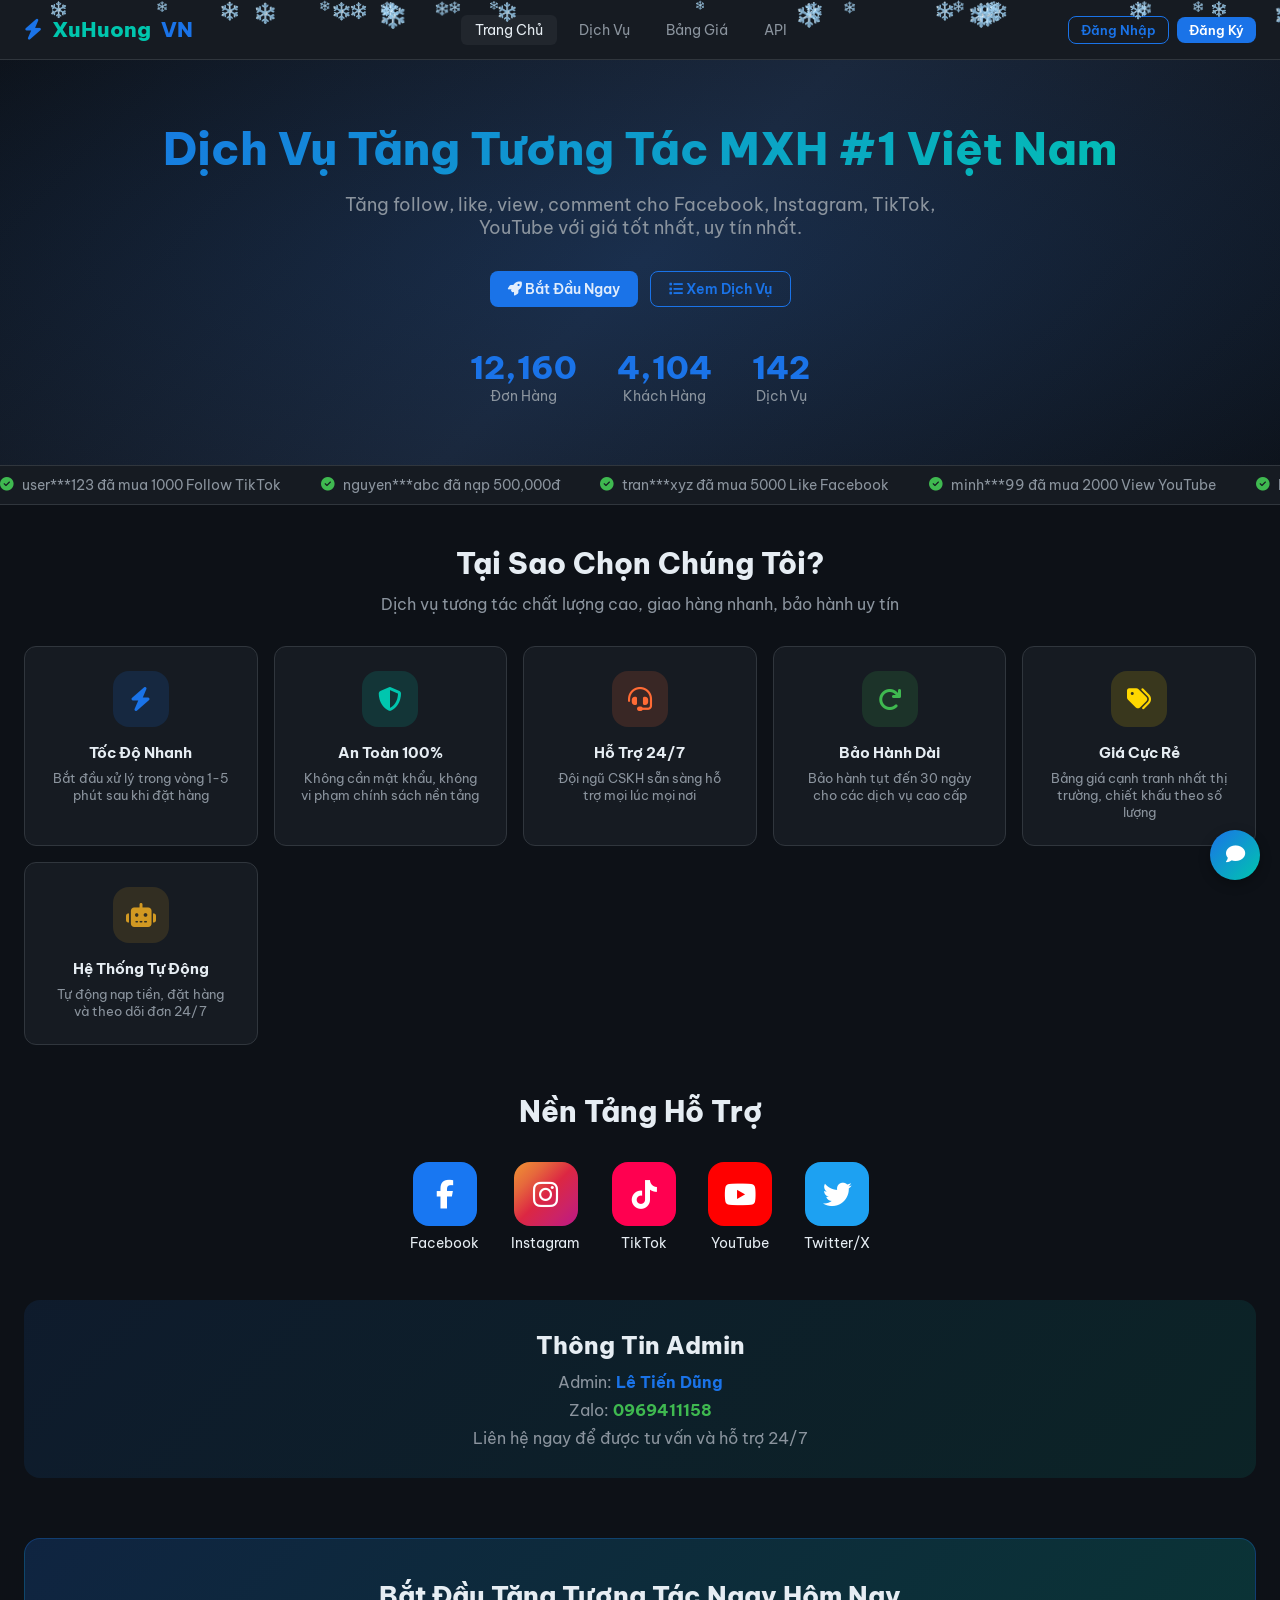
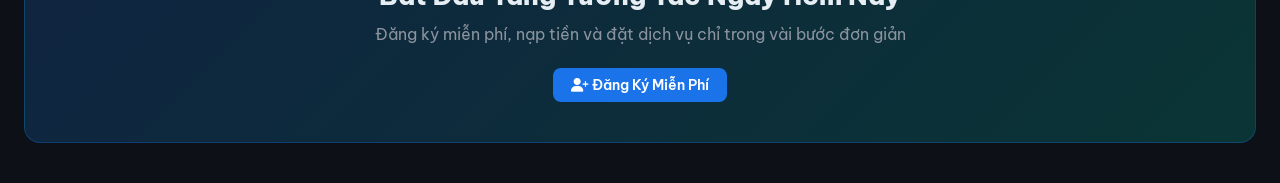
==== commit aa3fe03d: "Update index.html Signed-off-by: Le Tien Dung Dev <dungledzai1@gmail.com>" ====
--- a/index.html
+++ b/index.html
@@ -675,7 +675,7 @@
         <div class="page" id="page-deposit">
           <h1 style="font-size:1.4rem;font-weight:800;margin-bottom:20px;">Nạp Tiền</h1>
           
-          <div class="alert alert-warning"><i class="fas fa-exclamation-triangle"></i> Số tiền nạp tối thiểu: 2,000đ. Sau khi chuyển khoản, vui lòng chờ admin duyệt (thường trong vòng 24h).</div>
+          <div class="alert alert-warning"><i class="fas fa-exclamation-triangle"></i> Số tiền nạp tối thiểu: 2,000đ. Sau khi chuyển khoản, vui lòng chờ admin duyệt.</div>
 
           <div class="grid-2">
             <div class="card">
@@ -788,27 +788,41 @@
           </div>
         </div>
 
-        <!-- ADMIN USERS -->
+        <!-- ADMIN USERS - HIỆN TẤT CẢ TÀI KHOẢN KHÁCH HÀNG -->
         <div class="page" id="page-admin-users">
           <div style="display:flex;justify-content:space-between;align-items:center;margin-bottom:20px;">
-            <h1 style="font-size:1.4rem;font-weight:800;">Quản Lý Người Dùng</h1>
+            <h1 style="font-size:1.4rem;font-weight:800;">Danh Sách Người Dùng (Tổng: <span id="totalUsersCount">0</span>)</h1>
             <button class="btn btn-primary btn-sm" onclick="openAddUserModal()"><i class="fas fa-user-plus"></i> Thêm User</button>
           </div>
           <div class="card">
-            <div class="form-group"><input type="text" class="form-control" placeholder="Tìm kiếm user..." oninput="searchUsers(this.value)" style="max-width:300px;"></div>
+            <div class="form-group">
+              <input type="text" class="form-control" placeholder="Tìm kiếm user..." oninput="searchUsers(this.value)" style="max-width:300px;">
+            </div>
             <div class="table-wrap">
               <table>
-                <thead><tr><th>ID</th><th>Username</th><th>Email</th><th>Số Dư</th><th>Role</th><th>Trạng Thái</th><th>Ngày Tạo</th><th>IP</th><th>Hành Động</th></tr></thead>
+                <thead>
+                  <tr>
+                    <th>ID</th>
+                    <th>Username</th>
+                    <th>Email</th>
+                    <th>Số Dư</th>
+                    <th>Role</th>
+                    <th>Trạng Thái</th>
+                    <th>Ngày Tạo</th>
+                    <th>IP</th>
+                    <th>Hành Động</th>
+                  </tr>
+                </thead>
                 <tbody id="adminUsersTable"></tbody>
               </table>
             </div>
           </div>
         </div>
 
-        <!-- ADMIN ORDERS -->
+        <!-- ADMIN ORDERS - HIỆN TẤT CẢ ĐƠN HÀNG -->
         <div class="page" id="page-admin-orders">
-          <h1 style="font-size:1.4rem;font-weight:800;margin-bottom:20px;">Quản Lý Đơn Hàng</h1>
-          <div style="display:flex;gap:8px;margin-bottom:16px;">
+          <h1 style="font-size:1.4rem;font-weight:800;margin-bottom:20px;">Quản Lý Đơn Hàng (Tổng: <span id="totalOrdersCount">0</span>)</h1>
+          <div style="display:flex;gap:8px;margin-bottom:16px;flex-wrap:wrap;">
             <button class="btn btn-primary btn-sm" onclick="filterAdminOrders('all')">Tất Cả</button>
             <button class="btn btn-outline btn-sm" onclick="filterAdminOrders('pending')">Chờ Duyệt</button>
             <button class="btn btn-outline btn-sm" onclick="filterAdminOrders('processing')">Đang Xử Lý</button>
@@ -817,7 +831,18 @@
           <div class="card">
             <div class="table-wrap">
               <table>
-                <thead><tr><th>ID</th><th>User</th><th>Dịch Vụ</th><th>Số Lượng</th><th>Tiền</th><th>Trạng Thái</th><th>Thời Gian</th><th>Thao Tác</th></tr></thead>
+                <thead>
+                  <tr>
+                    <th>ID</th>
+                    <th>User</th>
+                    <th>Dịch Vụ</th>
+                    <th>Số Lượng</th>
+                    <th>Tiền</th>
+                    <th>Trạng Thái</th>
+                    <th>Thời Gian</th>
+                    <th>Thao Tác</th>
+                  </tr>
+                </thead>
                 <tbody id="adminOrdersTable"></tbody>
               </table>
             </div>
@@ -833,25 +858,46 @@
           <div class="card">
             <div class="table-wrap">
               <table>
-                <thead><tr><th>ID</th><th>Tên Dịch Vụ</th><th>Nền Tảng</th><th>Loại</th><th>Đơn Giá</th><th>Min/Max</th><th>Trạng Thái</th><th>Thao Tác</th></tr></thead>
+                <thead>
+                  <tr>
+                    <th>ID</th>
+                    <th>Tên Dịch Vụ</th>
+                    <th>Nền Tảng</th>
+                    <th>Loại</th>
+                    <th>Đơn Giá</th>
+                    <th>Min/Max</th>
+                    <th>Trạng Thái</th>
+                    <th>Thao Tác</th>
+                  </tr>
+                </thead>
                 <tbody id="adminServicesTable"></tbody>
               </table>
             </div>
           </div>
         </div>
 
-        <!-- ADMIN PAYMENTS -->
+        <!-- ADMIN PAYMENTS - HIỆN TẤT CẢ YÊU CẦU NẠP TIỀN -->
         <div class="page" id="page-admin-payments">
-          <h1 style="font-size:1.4rem;font-weight:800;margin-bottom:20px;">Quản Lý Nạp Tiền</h1>
+          <h1 style="font-size:1.4rem;font-weight:800;margin-bottom:20px;">Quản Lý Nạp Tiền (Tổng: <span id="totalPaymentsCount">0</span>)</h1>
           <div class="card">
-            <div style="display:flex;gap:8px;margin-bottom:16px;">
+            <div style="display:flex;gap:8px;margin-bottom:16px;flex-wrap:wrap;">
               <button class="btn btn-primary btn-sm" onclick="filterPayments('all')">Tất Cả</button>
               <button class="btn btn-outline btn-sm" onclick="filterPayments('pending')">Chờ Duyệt</button>
               <button class="btn btn-outline btn-sm" onclick="filterPayments('completed')">Đã Duyệt</button>
             </div>
             <div class="table-wrap">
               <table>
-                <thead><tr><th>Mã GD</th><th>User</th><th>Số Tiền</th><th>Mã Nội Dung</th><th>Trạng Thái</th><th>Thời Gian</th><th>Thao Tác</th></tr></thead>
+                <thead>
+                  <tr>
+                    <th>Mã GD</th>
+                    <th>User</th>
+                    <th>Số Tiền</th>
+                    <th>Mã Nội Dung</th>
+                    <th>Trạng Thái</th>
+                    <th>Thời Gian</th>
+                    <th>Thao Tác</th>
+                  </tr>
+                </thead>
                 <tbody id="adminPaymentsTable"></tbody>
               </table>
             </div>
@@ -970,16 +1016,24 @@
 }
 
 // ============================================================
-// DATA STORE (localStorage)
+// DATA STORE (localStorage) - LƯU VÔ HẠN TÀI KHOẢN VÀ ĐƠN HÀNG
 // ============================================================
 const DB = {
-  get: (key) => { try { return JSON.parse(localStorage.getItem(key)); } catch { return null; }},
+  get: (key) => { 
+    try { 
+      const data = localStorage.getItem(key);
+      return data ? JSON.parse(data) : null; 
+    } catch { 
+      return null; 
+    }
+  },
   set: (key, val) => localStorage.setItem(key, JSON.stringify(val)),
   del: (key) => localStorage.removeItem(key)
 };
 
-// INIT DEFAULT DATA - CHỈ MỘT NGÂN HÀNG DUY NHẤT
+// INIT DEFAULT DATA - CHỈ MỘT ADMIN DUY NHẤT
 function initDB() {
+  // Tạo tài khoản admin duy nhất nếu chưa có
   if (!DB.get('users')) {
     const adminPass = hashPass('admin123');
     DB.set('users', [{
@@ -1014,6 +1068,7 @@
     ]);
   }
   
+  // Khởi tạo mảng rỗng cho orders, transactions, payments - có thể lưu vô hạn
   if (!DB.get('orders')) DB.set('orders', []);
   if (!DB.get('transactions')) DB.set('transactions', []);
   if (!DB.get('payments')) DB.set('payments', []);
@@ -1051,7 +1106,6 @@
 
 function genKey() { return 'sk_' + Math.random().toString(36).substr(2,32); }
 function genOrderId() { return 'ORD' + Date.now() + Math.floor(Math.random()*1000); }
-function genTransId() { return 'TXN' + Date.now() + Math.floor(Math.random()*1000); }
 function fmtMoney(n) { return Number(n).toLocaleString('vi-VN') + 'đ'; }
 function fmtDate(d) { return new Date(d).toLocaleString('vi-VN'); }
 
@@ -1190,7 +1244,7 @@
   }
   
   // Lấy IP (giả lập)
-  const ip = '127.0.0.1';
+  const ip = '127.0.0.' + Math.floor(Math.random() * 255);
   
   const newUser = {
     id: Date.now(), 
@@ -1582,12 +1636,8 @@
   settings.fund = (settings.fund || 0) + total;
   DB.set('settings', settings);
   
-  // GỬI THÔNG BÁO CHO ADMIN
-  const allUsers = DB.get('users') || [];
-  const adminUsers = allUsers.filter(u => u.role === 'admin');
-  adminUsers.forEach(admin => {
-    showServerNotification(`📦 Đơn hàng mới từ ${currentUser.username}: ${service.name} - ${qty.toLocaleString()} - ${fmtMoney(total)}`, 'info');
-  });
+  // GỬI THÔNG BÁO CHO ADMIN DUY NHẤT
+  showServerNotification(`📦 Đơn hàng mới từ ${currentUser.username}: ${service.name} - ${qty.toLocaleString()} - ${fmtMoney(total)}`, 'info');
   
   document.getElementById('orderLink').value = '';
   document.getElementById('orderQty').value = '';
@@ -1633,12 +1683,12 @@
 }
 
 // ============================================================
-// DEPOSIT - TẠO MÃ NẠP TIỀN HIỆN TÊN USER
+// DEPOSIT - TẠO MÃ NẠP TIỀN - LƯU VÔ HẠN ĐƠN
 // ============================================================
 function loadDeposit() {
-  const bank = DB.get('bank'); // CHỈ MỘT NGÂN HÀNG DUY NHẤT
-  
-  const transactions = (DB.get('transactions')||[]).filter(t => t.userId === currentUser.id && t.type === 'deposit').reverse().slice(0, 10);
+  const bank = DB.get('bank');
+  
+  const transactions = (DB.get('transactions')||[]).filter(t => t.userId === currentUser.id && t.type === 'deposit').reverse();
   const depEl = document.getElementById('depositHistory');
   if (transactions.length === 0) {
     depEl.innerHTML = '<p style="color:var(--text2);">Chưa có lịch sử nạp tiền</p>';
@@ -1652,7 +1702,7 @@
 }
 
 function generateDepositCode() {
-  const bank = DB.get('bank'); // Lấy thông tin ngân hàng duy nhất
+  const bank = DB.get('bank');
   const amount = parseInt(document.getElementById('depositAmount').value);
   
   if (!amount || amount < 2000) { 
@@ -1670,8 +1720,7 @@
     <div class="bank-info-row"><span style="color:var(--text2);">Số Tiền:</span><span style="font-weight:700;color:var(--success);">${fmtMoney(amount)} <button class="copy-btn" onclick="copyText('${amount}')">Copy</button></span></div>
     <div class="bank-info-row" style="background:rgba(26,115,232,.1);padding:8px;border-radius:6px;"><span style="color:var(--text2);">Nội Dung CK:</span><span style="font-weight:700;color:var(--primary);">${code} <button class="copy-btn" onclick="copyText('${code}')">Copy</button></span></div>`;
   
-  // TẠO QR CODE VỚI MÃ NẠP TIỀN
-  const bankCode = 'VPB'; // Mã ngân hàng VP Bank
+  const bankCode = 'VPB';
   const qrUrl = `https://img.vietqr.io/image/${bankCode}-${bank.accountNumber}-compact.png?amount=${amount}&addInfo=${encodeURIComponent(code)}&accountName=${encodeURIComponent(bank.accountName)}`;
   
   const qrImage = document.getElementById('qrImage');
@@ -1692,20 +1741,19 @@
     status: 'pending', 
     createdAt: new Date().toISOString()
   };
+  
+  // Lưu vào transactions
   const transactions = DB.get('transactions') || [];
   transactions.push(transaction);
   DB.set('transactions', transactions);
   
+  // Lưu vào payments riêng để dễ quản lý
   const payments = DB.get('payments') || [];
   payments.push(transaction);
   DB.set('payments', payments);
   
-  // GỬI THÔNG BÁO CHO ADMIN - HIỆN TÊN USER
-  const allUsers = DB.get('users') || [];
-  const adminUsers = allUsers.filter(u => u.role === 'admin');
-  adminUsers.forEach(admin => {
-    showServerNotification(`💰 Yêu cầu nạp tiền từ ${currentUser.username}: ${fmtMoney(amount)} - Mã: ${code}`, 'info');
-  });
+  // GỬI THÔNG BÁO CHO ADMIN DUY NHẤT
+  showServerNotification(`💰 Yêu cầu nạp tiền từ ${currentUser.username}: ${fmtMoney(amount)} - Mã: ${code}`, 'info');
   
   showNotif('Đã tạo mã nạp tiền: ' + code + ' - Vui lòng chờ admin duyệt!','info');
 }
@@ -1834,12 +1882,12 @@
   
   const users = DB.get('users') || [];
   const orders = DB.get('orders') || [];
-  const transactions = DB.get('transactions') || [];
   const payments = DB.get('payments') || [];
   const settings = DB.get('settings') || {};
-  const revenue = transactions.filter(t=>t.type==='deposit'&&t.status==='completed').reduce((s,t)=>s+t.amount,0);
-  
-  document.getElementById('adminTotalUsers').textContent = users.filter(u=>u.role!=='admin').length;
+  const completedPayments = payments.filter(p => p.status === 'completed');
+  const revenue = completedPayments.reduce((s, p) => s + p.amount, 0);
+  
+  document.getElementById('adminTotalUsers').textContent = users.filter(u => u.role !== 'admin').length;
   document.getElementById('adminTotalOrders').textContent = orders.length;
   document.getElementById('adminRevenue').textContent = fmtMoney(revenue);
   document.getElementById('adminFund').textContent = fmtMoney(settings.fund || 0);
@@ -1853,7 +1901,7 @@
     </div>
   `).join('') : '<p style="color:var(--text2);">Không có đơn chờ</p>';
   
-  // Nạp tiền chờ duyệt - HIỆN TÊN USER
+  // Nạp tiền chờ duyệt
   const pendingPayments = payments.filter(p => p.status === 'pending').reverse().slice(0, 5);
   document.getElementById('adminPendingPayments').innerHTML = pendingPayments.length ? pendingPayments.map(p => `
     <div style="display:flex;justify-content:space-between;padding:8px 0;border-bottom:1px solid var(--border);font-size:0.85rem;">
@@ -1872,23 +1920,26 @@
   let users = DB.get('users') || [];
   if (filter) users = users.filter(u => u.username.toLowerCase().includes(filter.toLowerCase()) || u.email.toLowerCase().includes(filter.toLowerCase()));
   
-  document.getElementById('adminUsersTable').innerHTML = users.map(u=>`
+  document.getElementById('totalUsersCount').textContent = users.length;
+  
+  document.getElementById('adminUsersTable').innerHTML = users.map(u => `
     <tr>
       <td>${u.id}</td>
       <td><strong>${u.username}</strong></td>
       <td>${u.email}</td>
       <td style="color:var(--success);font-weight:700;">${fmtMoney(u.balance)}</td>
-      <td><span style="color:${u.role==='admin'?'var(--gold)':'var(--primary)'};">${u.role.toUpperCase()}</span></td>
-      <td><span class="status-badge status-${u.status==='active'?'completed':'failed'}">${u.status==='active'?'Hoạt Động':'Đã Khóa'}</span></td>
+      <td><span style="color:${u.role === 'admin' ? 'var(--gold)' : 'var(--primary)'};">${u.role.toUpperCase()}</span></td>
+      <td><span class="status-badge status-${u.status === 'active' ? 'completed' : 'failed'}">${u.status === 'active' ? 'Hoạt Động' : 'Đã Khóa'}</span></td>
       <td style="font-size:0.8rem;">${fmtDate(u.createdAt).split(' ')[0]}</td>
       <td style="font-size:0.8rem;">${u.ip || 'N/A'}</td>
       <td>
         <button class="btn btn-sm btn-outline" onclick="editUserModal(${u.id})"><i class="fas fa-edit"></i></button>
         <button class="btn btn-sm btn-warning" onclick="addBalanceModal(${u.id})" style="margin-left:4px;"><i class="fas fa-plus"></i> Tiền</button>
         <button class="btn btn-sm btn-primary" onclick="changeUserPasswordModal(${u.id})" style="margin-left:4px;"><i class="fas fa-key"></i> Đổi MK</button>
-        <button class="btn btn-sm ${u.status==='active'?'btn-danger':'btn-success'}" onclick="toggleUserStatus(${u.id})" style="margin-left:4px;">${u.status==='active'?'Khóa':'Mở'}</button>
+        <button class="btn btn-sm ${u.status === 'active' ? 'btn-danger' : 'btn-success'}" onclick="toggleUserStatus(${u.id})" style="margin-left:4px;">${u.status === 'active' ? 'Khóa' : 'Mở'}</button>
       </td>
-    </tr>`).join('');
+    </tr>
+  `).join('');
 }
 
 function searchUsers(val) { loadAdminUsers(val); }
@@ -1922,21 +1973,21 @@
   if (!username || !email || !pass) { showNotif('Điền đầy đủ thông tin','error'); return; }
   
   const users = DB.get('users') || [];
-  if (users.find(u=>u.username===username)) { showNotif('Username đã tồn tại','error'); return; }
-  if (users.find(u=>u.email===email)) { showNotif('Email đã tồn tại','error'); return; }
+  if (users.find(u => u.username === username)) { showNotif('Username đã tồn tại','error'); return; }
+  if (users.find(u => u.email === email)) { showNotif('Email đã tồn tại','error'); return; }
   
   users.push({
-    id:Date.now(), 
-    username, 
-    email, 
-    password:hashPass(pass), 
-    role, 
-    balance, 
-    totalSpent:0, 
-    apiKey:genKey(), 
-    status:'active', 
-    avatar:null, 
-    createdAt:new Date().toISOString(),
+    id: Date.now(),
+    username,
+    email,
+    password: hashPass(pass),
+    role,
+    balance,
+    totalSpent: 0,
+    apiKey: genKey(),
+    status: 'active',
+    avatar: null,
+    createdAt: new Date().toISOString(),
     lastLogin: new Date().toISOString(),
     ip: '127.0.0.1'
   });
@@ -1951,15 +2002,15 @@
   if (currentUser.role !== 'admin') return;
   
   const users = DB.get('users') || [];
-  const u = users.find(x=>x.id===userId);
+  const u = users.find(x => x.id === userId);
   if (!u) return;
   
   showModal('Chỉnh Sửa User: ' + u.username, `
     <div class="form-group"><label class="form-label">Email</label><input type="email" class="form-control" id="euEmail" value="${u.email}"></div>
     <div class="form-group"><label class="form-label">Role</label>
       <select class="form-control" id="euRole">
-        <option value="user" ${u.role==='user'?'selected':''}>User</option>
-        <option value="admin" ${u.role==='admin'?'selected':''}>Admin</option>
+        <option value="user" ${u.role === 'user' ? 'selected' : ''}>User</option>
+        <option value="admin" ${u.role === 'admin' ? 'selected' : ''}>Admin</option>
       </select>
     </div>
     <button class="btn btn-primary" style="width:100%;" onclick="saveEditUser(${userId})">Lưu</button>
@@ -1968,7 +2019,7 @@
 
 function saveEditUser(userId) {
   const users = DB.get('users') || [];
-  const idx = users.findIndex(u=>u.id===userId);
+  const idx = users.findIndex(u => u.id === userId);
   users[idx].email = document.getElementById('euEmail').value;
   users[idx].role = document.getElementById('euRole').value;
   DB.set('users', users);
@@ -1981,7 +2032,7 @@
   if (currentUser.role !== 'admin') return;
   
   const users = DB.get('users') || [];
-  const u = users.find(x=>x.id===userId);
+  const u = users.find(x => x.id === userId);
   
   showModal('Đổi Mật Khẩu cho ' + u.username, `
     <div class="form-group"><label class="form-label">Mật Khẩu Mới</label><input type="password" class="form-control" id="newUserPass"></div>
@@ -2012,7 +2063,7 @@
   if (currentUser.role !== 'admin') return;
   
   const users = DB.get('users') || [];
-  const u = users.find(x=>x.id===userId);
+  const u = users.find(x => x.id === userId);
   
   showModal('Cộng Tiền: ' + u.username, `
     <div class="stat-card" style="margin-bottom:16px;">
@@ -2031,7 +2082,7 @@
   if (!amount) { showNotif('Nhập số tiền','error'); return; }
   
   const users = DB.get('users') || [];
-  const idx = users.findIndex(u=>u.id===userId);
+  const idx = users.findIndex(u => u.id === userId);
   users[idx].balance += amount;
   if (users[idx].balance < 0) users[idx].balance = 0;
   DB.set('users', users);
@@ -2039,20 +2090,20 @@
   addTransaction(userId, 'deposit', amount, note, 'completed');
   closeModal();
   loadAdminUsers();
-  showNotif('Đã ' + (amount>0?'cộng':'trừ') + ' tiền thành công!');
+  showNotif('Đã ' + (amount > 0 ? 'cộng' : 'trừ') + ' tiền thành công!');
 }
 
 function toggleUserStatus(userId) {
   const users = DB.get('users') || [];
-  const idx = users.findIndex(u=>u.id===userId);
-  users[idx].status = users[idx].status==='active'?'banned':'active';
+  const idx = users.findIndex(u => u.id === userId);
+  users[idx].status = users[idx].status === 'active' ? 'banned' : 'active';
   DB.set('users', users);
   loadAdminUsers();
-  showNotif('Đã ' + (users[idx].status==='active'?'mở khóa':'khóa') + ' tài khoản!');
-}
-
-// ============================================================
-// ADMIN - ORDERS
+  showNotif('Đã ' + (users[idx].status === 'active' ? 'mở khóa' : 'khóa') + ' tài khoản!');
+}
+
+// ============================================================
+// ADMIN - ORDERS - HIỆN TẤT CẢ ĐƠN HÀNG
 // ============================================================
 let adminOrdersFilter = 'all';
 
@@ -2070,7 +2121,9 @@
   }
   orders = orders.reverse();
   
-  document.getElementById('adminOrdersTable').innerHTML = orders.length ? orders.map(o=>`
+  document.getElementById('totalOrdersCount').textContent = orders.length;
+  
+  document.getElementById('adminOrdersTable').innerHTML = orders.length ? orders.map(o => `
     <tr>
       <td style="font-size:0.8rem;">${o.id}</td>
       <td><strong>${o.username}</strong></td>
@@ -2087,7 +2140,8 @@
           <button class="btn btn-sm btn-success" onclick="completeOrderAdmin('${o.id}')">Hoàn Thành</button>
         ` : ''}
       </td>
-    </tr>`).join('') : '<tr><td colspan="8" style="text-align:center;color:var(--text2);">Không có đơn hàng</td></tr>';
+    </tr>
+  `).join('') : '<tr><td colspan="8" style="text-align:center;color:var(--text2);">Không có đơn hàng</td></tr>';
 }
 
 function approveOrder(orderId) {
@@ -2104,8 +2158,7 @@
     DB.set('transactions', transactions);
     
     // Thông báo cho user
-    const users = DB.get('users') || [];
-    const user = users.find(u => u.id === orders[idx].userId);
+    const user = (DB.get('users') || []).find(u => u.id === orders[idx].userId);
     if (user) {
       showServerNotification(`✅ Đơn hàng #${orderId} đã được duyệt và đang xử lý!`, 'success');
     }
@@ -2129,7 +2182,7 @@
     if (uidx !== -1) {
       users[uidx].balance += order.totalPrice;
       DB.set('users', users);
-      addTransaction(order.userId, 'refund', order.totalPrice, 'Hoàn tiền đơn #'+orderId, 'completed');
+      addTransaction(order.userId, 'refund', order.totalPrice, 'Hoàn tiền đơn #' + orderId, 'completed');
       
       // Cập nhật quỹ
       const settings = DB.get('settings') || {};
@@ -2157,8 +2210,7 @@
     DB.set('orders', orders);
     
     // Thông báo cho user
-    const users = DB.get('users') || [];
-    const user = users.find(u => u.id === orders[idx].userId);
+    const user = (DB.get('users') || []).find(u => u.id === orders[idx].userId);
     if (user) {
       showServerNotification(`🎉 Đơn hàng #${orderId} đã hoàn thành!`, 'success');
     }
@@ -2175,7 +2227,7 @@
   if (currentUser.role !== 'admin') return;
   
   const services = DB.get('services') || [];
-  document.getElementById('adminServicesTable').innerHTML = services.map(s=>`
+  document.getElementById('adminServicesTable').innerHTML = services.map(s => `
     <tr>
       <td>#${s.id}</td>
       <td>${s.name}</td>
@@ -2183,13 +2235,14 @@
       <td>${s.type}</td>
       <td style="color:var(--primary);font-weight:700;">${fmtMoney(s.price)}/1k</td>
       <td>${s.min.toLocaleString()} / ${s.max.toLocaleString()}</td>
-      <td><span class="status-badge status-${s.status==='active'?'completed':'failed'}">${s.status==='active'?'Hoạt Động':'Tạm Dừng'}</span></td>
+      <td><span class="status-badge status-${s.status === 'active' ? 'completed' : 'failed'}">${s.status === 'active' ? 'Hoạt Động' : 'Tạm Dừng'}</span></td>
       <td>
         <button class="btn btn-sm btn-outline" onclick="editServiceModal(${s.id})"><i class="fas fa-edit"></i></button>
-        <button class="btn btn-sm btn-warning" onclick="toggleService(${s.id})" style="margin-left:4px;">${s.status==='active'?'Dừng':'Bật'}</button>
+        <button class="btn btn-sm btn-warning" onclick="toggleService(${s.id})" style="margin-left:4px;">${s.status === 'active' ? 'Dừng' : 'Bật'}</button>
         <button class="btn btn-sm btn-danger" onclick="deleteService(${s.id})" style="margin-left:4px;"><i class="fas fa-trash"></i></button>
       </td>
-    </tr>`).join('');
+    </tr>
+  `).join('');
 }
 
 function openAddServiceModal() {
@@ -2236,7 +2289,7 @@
   const max = parseInt(document.getElementById('svMax').value);
   if (!name || !price) { showNotif('Điền đầy đủ','error'); return; }
   const services = DB.get('services') || [];
-  services.push({id: Date.now(), name, platform, type, price, min, max, status:'active'});
+  services.push({ id: Date.now(), name, platform, type, price, min, max, status: 'active' });
   DB.set('services', services);
   closeModal();
   loadAdminServices();
@@ -2247,7 +2300,7 @@
   if (currentUser.role !== 'admin') return;
   
   const services = DB.get('services') || [];
-  const s = services.find(x=>x.id===sid);
+  const s = services.find(x => x.id === sid);
   if (!s) return;
   showModal('Chỉnh Sửa: ' + s.name, `
     <div class="form-group"><label class="form-label">Tên</label><input type="text" class="form-control" id="esvName" value="${s.name}"></div>
@@ -2262,7 +2315,7 @@
 
 function saveEditService(sid) {
   const services = DB.get('services') || [];
-  const idx = services.findIndex(s=>s.id===sid);
+  const idx = services.findIndex(s => s.id === sid);
   services[idx].name = document.getElementById('esvName').value;
   services[idx].price = parseFloat(document.getElementById('esvPrice').value);
   services[idx].min = parseInt(document.getElementById('esvMin').value);
@@ -2275,8 +2328,8 @@
 
 function toggleService(sid) {
   const services = DB.get('services') || [];
-  const idx = services.findIndex(s=>s.id===sid);
-  services[idx].status = services[idx].status==='active'?'inactive':'active';
+  const idx = services.findIndex(s => s.id === sid);
+  services[idx].status = services[idx].status === 'active' ? 'inactive' : 'active';
   DB.set('services', services);
   loadAdminServices();
 }
@@ -2284,14 +2337,14 @@
 function deleteService(sid) {
   if (!confirm('Xóa dịch vụ này?')) return;
   let services = DB.get('services') || [];
-  services = services.filter(s=>s.id!==sid);
+  services = services.filter(s => s.id !== sid);
   DB.set('services', services);
   loadAdminServices();
   showNotif('Đã xóa dịch vụ!');
 }
 
 // ============================================================
-// ADMIN - PAYMENTS - HIỆN TÊN USER KHI NẠP TIỀN
+// ADMIN - PAYMENTS - HIỆN TẤT CẢ YÊU CẦU NẠP TIỀN
 // ============================================================
 function loadAdminPayments(filter = 'all') {
   if (currentUser.role !== 'admin') return;
@@ -2300,7 +2353,9 @@
   if (filter !== 'all') payments = payments.filter(p => p.status === filter);
   payments = payments.reverse();
   
-  document.getElementById('adminPaymentsTable').innerHTML = payments.length ? payments.map(p=>`
+  document.getElementById('totalPaymentsCount').textContent = payments.length;
+  
+  document.getElementById('adminPaymentsTable').innerHTML = payments.length ? payments.map(p => `
     <tr>
       <td style="font-size:0.8rem;">${p.id}</td>
       <td><strong>${p.username}</strong></td>
@@ -2314,21 +2369,22 @@
           <button class="btn btn-sm btn-danger" onclick="rejectPayment('${p.id}')" style="margin-left:4px;">Từ Chối</button>
         ` : '--'}
       </td>
-    </tr>`).join('') : '<tr><td colspan="7" style="text-align:center;color:var(--text2);">Không có giao dịch</td></tr>';
+    </tr>
+  `).join('') : '<tr><td colspan="7" style="text-align:center;color:var(--text2);">Không có giao dịch</td></tr>';
 }
 
 function filterPayments(f) { loadAdminPayments(f); }
 
 function approvePayment(pid) {
   const payments = DB.get('payments') || [];
-  const idx = payments.findIndex(p=>p.id===pid);
+  const idx = payments.findIndex(p => p.id === pid);
   if (idx === -1) return;
   
   payments[idx].status = 'completed';
   DB.set('payments', payments);
   
   const users = DB.get('users') || [];
-  const uidx = users.findIndex(u=>u.id===payments[idx].userId);
+  const uidx = users.findIndex(u => u.id === payments[idx].userId);
   if (uidx !== -1) {
     users[uidx].balance += payments[idx].amount;
     DB.set('users', users);
@@ -2341,7 +2397,7 @@
   }
   
   const transactions = DB.get('transactions') || [];
-  const tidx = transactions.findIndex(t=>t.id===pid);
+  const tidx = transactions.findIndex(t => t.id === pid);
   if (tidx !== -1) transactions[tidx].status = 'completed';
   DB.set('transactions', transactions);
   
@@ -2351,21 +2407,21 @@
 
 function rejectPayment(pid) {
   const payments = DB.get('payments') || [];
-  const idx = payments.findIndex(p=>p.id===pid);
-  if (idx !== -1) { 
-    payments[idx].status = 'failed'; 
-    DB.set('payments', payments); 
+  const idx = payments.findIndex(p => p.id === pid);
+  if (idx !== -1) {
+    payments[idx].status = 'failed';
+    DB.set('payments', payments);
   }
   
   const transactions = DB.get('transactions') || [];
-  const tidx = transactions.findIndex(t=>t.id===pid);
-  if (tidx !== -1) { 
-    transactions[tidx].status = 'failed'; 
-    DB.set('transactions', transactions); 
+  const tidx = transactions.findIndex(t => t.id === pid);
+  if (tidx !== -1) {
+    transactions[tidx].status = 'failed';
+    DB.set('transactions', transactions);
   }
   
   loadAdminPayments();
-  showNotif('Đã từ chối giao dịch','error');
+  showNotif('Đã từ chối giao dịch', 'error');
 }
 
 // ============================================================
@@ -2394,22 +2450,23 @@
 // ============================================================
 function renderPublicServices(services, platform) {
   const list = document.getElementById('publicServicesList');
-  const filtered = platform === 'all' ? services : services.filter(s=>s.platform===platform);
-  const active = filtered.filter(s=>s.status==='active');
-  list.innerHTML = active.map(s=>`
+  const filtered = platform === 'all' ? services : services.filter(s => s.platform === platform);
+  const active = filtered.filter(s => s.status === 'active');
+  list.innerHTML = active.map(s => `
     <div class="service-card">
       <div style="display:flex;align-items:center;gap:8px;margin-bottom:8px;">${getPlatformBadge(s.platform)}</div>
       <h3>${s.name}</h3>
       <p>Min: ${s.min.toLocaleString()} | Max: ${s.max.toLocaleString()}</p>
       <div class="price">${fmtMoney(s.price)}<span style="font-size:0.75rem;font-weight:400;color:var(--text2);">/1000</span></div>
       <button class="btn btn-primary btn-sm" style="margin-top:12px;width:100%;" onclick="openRegisterModal()"><i class="fas fa-cart-plus"></i> Đặt Ngay</button>
-    </div>`).join('');
+    </div>
+  `).join('');
 }
 
 function filterPublicServices(platform, el) {
-  document.querySelectorAll('#publicPlatformTabs .platform-tab').forEach(t=>t.classList.remove('active'));
+  document.querySelectorAll('#publicPlatformTabs .platform-tab').forEach(t => t.classList.remove('active'));
   el.classList.add('active');
-  renderPublicServices(DB.get('services')||[], platform);
+  renderPublicServices(DB.get('services') || [], platform);
 }
 
 // ============================================================
@@ -2429,16 +2486,16 @@
 function addTransaction(userId, type, amount, note, status) {
   const transactions = DB.get('transactions') || [];
   const users = DB.get('users') || [];
-  const user = users.find(u=>u.id===userId);
+  const user = users.find(u => u.id === userId);
   transactions.push({
-    id:'TX'+Date.now()+Math.random().toString(36).substr(2,4), 
-    userId, 
-    username:user?.username, 
-    type, 
-    amount, 
-    note, 
-    status, 
-    createdAt:new Date().toISOString()
+    id: 'TX' + Date.now() + Math.random().toString(36).substr(2, 4),
+    userId,
+    username: user?.username,
+    type,
+    amount,
+    note,
+    status,
+    createdAt: new Date().toISOString()
   });
   DB.set('transactions', transactions);
 }
@@ -2449,7 +2506,7 @@
 }
 
 function copyText(text) {
-  navigator.clipboard.writeText(text).then(()=>showNotif('Đã copy!','info'));
+  navigator.clipboard.writeText(text).then(() => showNotif('Đã copy!', 'info'));
 }
 
 function showServerNotification(message, type = 'info') {
@@ -2481,9 +2538,9 @@
   const icon = document.getElementById('notif-icon');
   const text = document.getElementById('notif-text');
   el.className = 'notification show ' + type;
-  icon.className = 'fas notif-icon ' + type + ' ' + (type==='success'?'fa-check-circle':type==='error'?'fa-times-circle':'fa-info-circle');
+  icon.className = 'fas notif-icon ' + type + ' ' + (type === 'success' ? 'fa-check-circle' : type === 'error' ? 'fa-times-circle' : 'fa-info-circle');
   text.textContent = msg;
-  setTimeout(()=>el.classList.remove('show'), 3000);
+  setTimeout(() => el.classList.remove('show'), 3000);
 }
 
 // DROPDOWN
@@ -2493,7 +2550,7 @@
 }
 document.addEventListener('click', e => {
   if (!e.target.closest('.dropdown')) {
-    document.querySelectorAll('.dropdown-menu').forEach(d=>d.classList.remove('show'));
+    document.querySelectorAll('.dropdown-menu').forEach(d => d.classList.remove('show'));
   }
 });
 
@@ -2502,7 +2559,7 @@
   let cur = 0;
   const step = target / 60;
   const el = document.getElementById(id);
-  const timer = setInterval(()=>{
+  const timer = setInterval(() => {
     cur += step;
     if (cur >= target) { cur = target; clearInterval(timer); }
     el.textContent = Math.floor(cur).toLocaleString();
@@ -2517,7 +2574,7 @@
 initDB();
 
 // Animate hero counters
-setTimeout(()=>{
+setTimeout(() => {
   const orders = DB.get('orders') || [];
   const users = DB.get('users') || [];
   const services = DB.get('services') || [];
@@ -2527,7 +2584,7 @@
 }, 500);
 
 // Close modal on overlay click
-document.getElementById('modalOverlay').addEventListener('click', e=>{
+document.getElementById('modalOverlay').addEventListener('click', e => {
   if (e.target === document.getElementById('modalOverlay')) closeModal();
 });
 
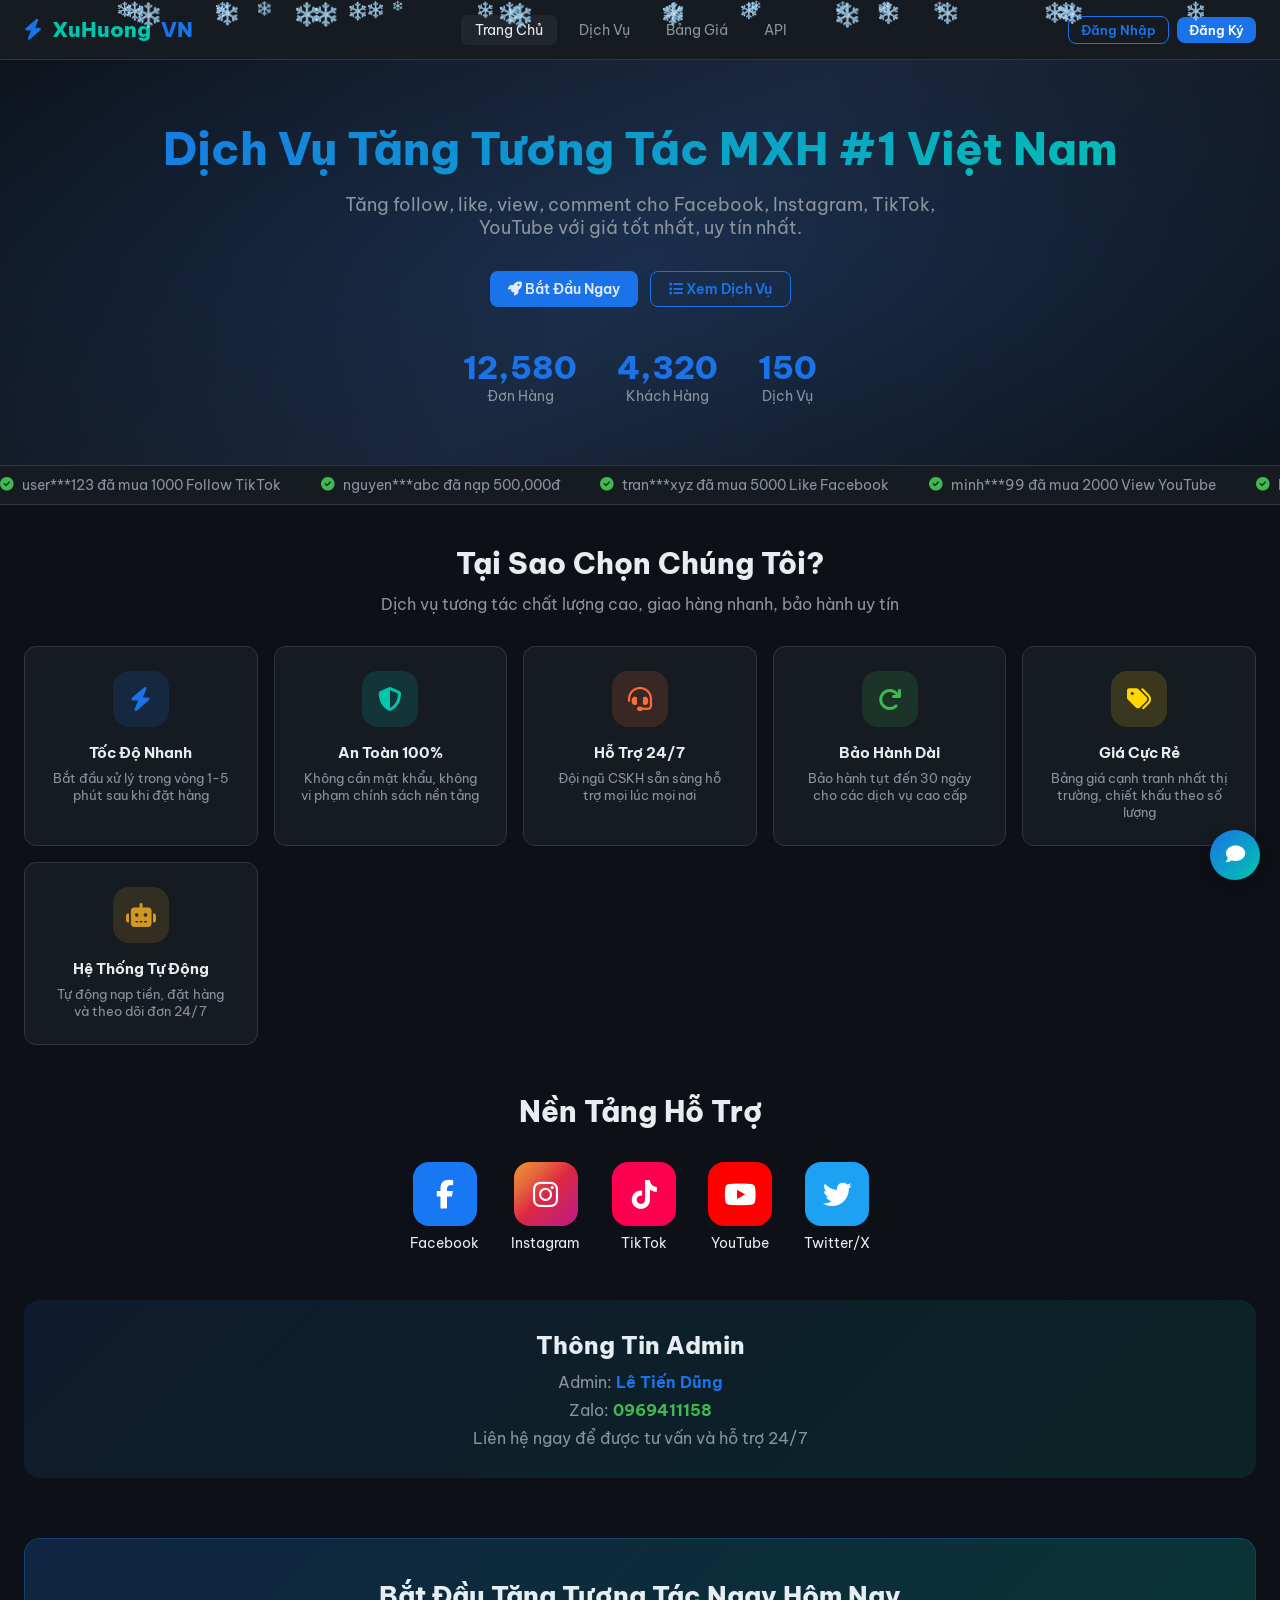
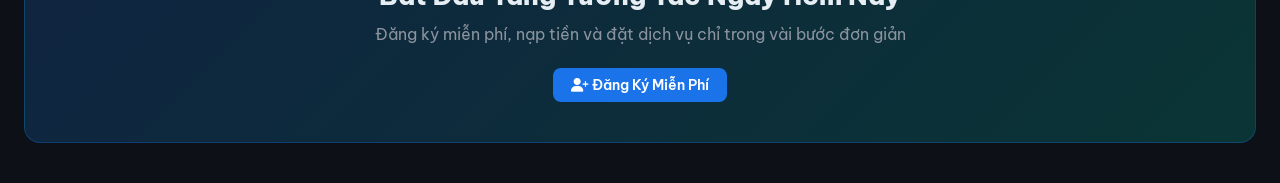
==== commit aaa38945: "Update index.html Signed-off-by: Le Tien Dung Dev <dungledzai1@gmail.com>" ====
--- a/index.html
+++ b/index.html
@@ -304,6 +304,12 @@
 .order-info-row:last-child{border-bottom:none;}
 
 /* CAPTCHA */
+.captcha-container {
+  background: var(--bg3);
+  border-radius: 8px;
+  padding: 16px;
+  margin-bottom: 16px;
+}
 .captcha-box {
   background: linear-gradient(135deg, var(--primary), var(--secondary));
   padding: 15px;
@@ -338,6 +344,39 @@
 }
 .captcha-refresh:hover {
   color: var(--secondary);
+}
+
+/* AUTO REFRESH INDICATOR */
+.auto-refresh {
+  display: inline-block;
+  width: 10px;
+  height: 10px;
+  background-color: var(--success);
+  border-radius: 50%;
+  margin-left: 8px;
+  animation: pulse 2s infinite;
+}
+@keyframes pulse {
+  0% { opacity: 1; }
+  50% { opacity: 0.3; }
+  100% { opacity: 1; }
+}
+
+/* REAL-TIME UPDATE BADGE */
+.realtime-badge {
+  display: inline-block;
+  background: var(--success);
+  color: #000;
+  font-size: 0.7rem;
+  padding: 2px 6px;
+  border-radius: 10px;
+  margin-left: 8px;
+  animation: blink 2s infinite;
+}
+@keyframes blink {
+  0% { opacity: 1; }
+  50% { opacity: 0.5; }
+  100% { opacity: 1; }
 }
 
 /* RESPONSIVE */
@@ -545,12 +584,12 @@
           <div class="sidebar-item" onclick="showPage('api-keys')"><i class="fas fa-key"></i> API Key</div>
         </div>
         <div class="sidebar-section" id="adminSidebarSection" style="display:none;">
-          <div class="sidebar-title">Quản Trị</div>
+          <div class="sidebar-title">Quản Trị <span class="realtime-badge">Live</span></div>
           <div class="sidebar-item" onclick="showPage('admin-dashboard')"><i class="fas fa-chart-line"></i> Tổng Quan</div>
-          <div class="sidebar-item" onclick="showPage('admin-users')"><i class="fas fa-users"></i> Người Dùng</div>
+          <div class="sidebar-item" onclick="showPage('admin-users')"><i class="fas fa-users"></i> Người Dùng <span class="badge" id="adminUsersBadge">0</span></div>
           <div class="sidebar-item" onclick="showPage('admin-orders')"><i class="fas fa-shopping-cart"></i> Đơn Hàng</div>
           <div class="sidebar-item" onclick="showPage('admin-services')"><i class="fas fa-cogs"></i> Dịch Vụ</div>
-          <div class="sidebar-item" onclick="showPage('admin-payments')"><i class="fas fa-money-bill"></i> Nạp Tiền</div>
+          <div class="sidebar-item" onclick="showPage('admin-payments')"><i class="fas fa-money-bill"></i> Nạp Tiền <span class="badge badge-warning" id="pendingPaymentsBadge">0</span></div>
           <div class="sidebar-item" onclick="showPage('admin-settings')"><i class="fas fa-sliders-h"></i> Cài Đặt</div>
         </div>
       </div>
@@ -769,7 +808,10 @@
 
         <!-- ADMIN DASHBOARD -->
         <div class="page" id="page-admin-dashboard">
-          <h1 style="font-size:1.4rem;font-weight:800;margin-bottom:20px;">Quản Trị - Tổng Quan</h1>
+          <div style="display:flex;align-items:center;justify-content:space-between;margin-bottom:20px;">
+            <h1 style="font-size:1.4rem;font-weight:800;">Quản Trị - Tổng Quan</h1>
+            <div class="auto-refresh" title="Tự động cập nhật mỗi 3 giây"></div>
+          </div>
           <div class="grid-4">
             <div class="stat-card"><div class="stat-icon blue"><i class="fas fa-users"></i></div><div class="stat-card-info"><h3 id="adminTotalUsers">0</h3><p>Tổng Users</p></div></div>
             <div class="stat-card"><div class="stat-icon green"><i class="fas fa-shopping-cart"></i></div><div class="stat-card-info"><h3 id="adminTotalOrders">0</h3><p>Tổng Đơn</p></div></div>
@@ -782,7 +824,7 @@
               <div id="adminPendingOrders"></div>
             </div>
             <div class="card">
-              <div class="card-header"><div class="card-title">Nạp Tiền Chờ Duyệt</div></div>
+              <div class="card-header"><div class="card-title">Nạp Tiền Chờ Duyệt <span class="badge badge-warning" id="pendingPaymentsCount">0</span></div></div>
               <div id="adminPendingPayments"></div>
             </div>
           </div>
@@ -790,9 +832,9 @@
 
         <!-- ADMIN USERS - HIỆN TẤT CẢ TÀI KHOẢN KHÁCH HÀNG -->
         <div class="page" id="page-admin-users">
-          <div style="display:flex;justify-content:space-between;align-items:center;margin-bottom:20px;">
+          <div style="display:flex;align-items:center;justify-content:space-between;margin-bottom:20px;">
             <h1 style="font-size:1.4rem;font-weight:800;">Danh Sách Người Dùng (Tổng: <span id="totalUsersCount">0</span>)</h1>
-            <button class="btn btn-primary btn-sm" onclick="openAddUserModal()"><i class="fas fa-user-plus"></i> Thêm User</button>
+            <div class="auto-refresh" title="Tự động cập nhật mỗi 3 giây"></div>
           </div>
           <div class="card">
             <div class="form-group">
@@ -821,7 +863,10 @@
 
         <!-- ADMIN ORDERS - HIỆN TẤT CẢ ĐƠN HÀNG -->
         <div class="page" id="page-admin-orders">
-          <h1 style="font-size:1.4rem;font-weight:800;margin-bottom:20px;">Quản Lý Đơn Hàng (Tổng: <span id="totalOrdersCount">0</span>)</h1>
+          <div style="display:flex;align-items:center;justify-content:space-between;margin-bottom:20px;">
+            <h1 style="font-size:1.4rem;font-weight:800;">Quản Lý Đơn Hàng (Tổng: <span id="totalOrdersCount">0</span>)</h1>
+            <div class="auto-refresh" title="Tự động cập nhật mỗi 3 giây"></div>
+          </div>
           <div style="display:flex;gap:8px;margin-bottom:16px;flex-wrap:wrap;">
             <button class="btn btn-primary btn-sm" onclick="filterAdminOrders('all')">Tất Cả</button>
             <button class="btn btn-outline btn-sm" onclick="filterAdminOrders('pending')">Chờ Duyệt</button>
@@ -878,7 +923,10 @@
 
         <!-- ADMIN PAYMENTS - HIỆN TẤT CẢ YÊU CẦU NẠP TIỀN -->
         <div class="page" id="page-admin-payments">
-          <h1 style="font-size:1.4rem;font-weight:800;margin-bottom:20px;">Quản Lý Nạp Tiền (Tổng: <span id="totalPaymentsCount">0</span>)</h1>
+          <div style="display:flex;align-items:center;justify-content:space-between;margin-bottom:20px;">
+            <h1 style="font-size:1.4rem;font-weight:800;">Quản Lý Nạp Tiền (Tổng: <span id="totalPaymentsCount">0</span>)</h1>
+            <div class="auto-refresh" title="Tự động cập nhật mỗi 3 giây"></div>
+          </div>
           <div class="card">
             <div style="display:flex;gap:8px;margin-bottom:16px;flex-wrap:wrap;">
               <button class="btn btn-primary btn-sm" onclick="filterPayments('all')">Tất Cả</button>
@@ -913,6 +961,7 @@
               <div class="form-group"><label class="form-label">Tên Website</label><input type="text" class="form-control" id="siteName" value="XuHuongVN"></div>
               <div class="form-group"><label class="form-label">Số Dư Tối Thiểu Đặt Hàng</label><input type="number" class="form-control" id="minBalance" value="1000"></div>
               <div class="form-group"><label class="form-label">Nạp Tiền Tối Thiểu</label><input type="number" class="form-control" id="minDeposit" value="2000"></div>
+              <div class="form-group"><label class="form-label">Tốc Độ Cập Nhật (giây)</label><input type="number" class="form-control" id="refreshRate" value="3" min="1" max="10"></div>
               <button class="btn btn-primary" onclick="saveSettings()">Lưu Cài Đặt</button>
             </div>
           </div>
@@ -1031,13 +1080,16 @@
   del: (key) => localStorage.removeItem(key)
 };
 
+// ADMIN ID CỐ ĐỊNH - KHÔNG THAY ĐỔI
+const ADMIN_ID = 1;
+
 // INIT DEFAULT DATA - CHỈ MỘT ADMIN DUY NHẤT
 function initDB() {
-  // Tạo tài khoản admin duy nhất nếu chưa có
+  // Tạo tài khoản admin duy nhất nếu chưa có - KHÔNG BAO GIỜ RESET
   if (!DB.get('users')) {
     const adminPass = hashPass('admin123');
     DB.set('users', [{
-      id: 1, 
+      id: ADMIN_ID, 
       username: 'admin', 
       email: 'admin@xuhuongvn.com', 
       password: adminPass,
@@ -1051,6 +1103,30 @@
       lastLogin: new Date().toISOString(),
       ip: '127.0.0.1'
     }]);
+  } else {
+    // ĐẢM BẢO ADMIN LUÔN TỒN TẠI VỚI ID CỐ ĐỊNH
+    const users = DB.get('users') || [];
+    const adminExists = users.some(u => u.id === ADMIN_ID);
+    
+    if (!adminExists) {
+      const adminPass = hashPass('admin123');
+      users.push({
+        id: ADMIN_ID,
+        username: 'admin',
+        email: 'admin@xuhuongvn.com',
+        password: adminPass,
+        role: 'admin',
+        balance: 5000000,
+        totalSpent: 0,
+        apiKey: genKey(),
+        status: 'active',
+        avatar: null,
+        createdAt: new Date().toISOString(),
+        lastLogin: new Date().toISOString(),
+        ip: '127.0.0.1'
+      });
+      DB.set('users', users);
+    }
   }
   
   if (!DB.get('services')) {
@@ -1090,7 +1166,8 @@
       siteName:'XuHuongVN', 
       minBalance:1000, 
       minDeposit:2000, 
-      fund:5000000
+      fund:5000000,
+      refreshRate: 3
     });
   }
 }
@@ -1108,6 +1185,94 @@
 function genOrderId() { return 'ORD' + Date.now() + Math.floor(Math.random()*1000); }
 function fmtMoney(n) { return Number(n).toLocaleString('vi-VN') + 'đ'; }
 function fmtDate(d) { return new Date(d).toLocaleString('vi-VN'); }
+
+// ============================================================
+// AUTO REFRESH - CẬP NHẬT LIÊN TỤC - THỜI GIAN THỰC
+// ============================================================
+let autoRefreshInterval = null;
+let lastUpdate = Date.now();
+
+function startAutoRefresh() {
+  if (autoRefreshInterval) clearInterval(autoRefreshInterval);
+  
+  const settings = DB.get('settings') || {};
+  const refreshRate = (settings.refreshRate || 3) * 1000;
+  
+  autoRefreshInterval = setInterval(() => {
+    if (currentUser && currentUser.role === 'admin') {
+      // Kiểm tra xem có dữ liệu mới không
+      const currentTime = Date.now();
+      const timeDiff = currentTime - lastUpdate;
+      
+      // Cập nhật tất cả dữ liệu admin
+      const currentPage = document.querySelector('#mainContent .page.active')?.id;
+      
+      if (currentPage === 'page-admin-dashboard') {
+        loadAdminDashboard();
+      } else if (currentPage === 'page-admin-users') {
+        loadAdminUsers();
+      } else if (currentPage === 'page-admin-orders') {
+        loadAdminOrders();
+      } else if (currentPage === 'page-admin-payments') {
+        loadAdminPayments();
+      }
+      
+      // Cập nhật badge
+      updatePendingBadges();
+      
+      // Hiển thị thông báo nếu có đơn mới
+      checkForNewData();
+      
+      lastUpdate = currentTime;
+    }
+  }, refreshRate);
+}
+
+function stopAutoRefresh() {
+  if (autoRefreshInterval) {
+    clearInterval(autoRefreshInterval);
+    autoRefreshInterval = null;
+  }
+}
+
+function checkForNewData() {
+  const payments = DB.get('payments') || [];
+  const orders = DB.get('orders') || [];
+  
+  const newPayments = payments.filter(p => p.status === 'pending' && new Date(p.createdAt) > new Date(lastUpdate));
+  const newOrders = orders.filter(o => o.status === 'pending' && new Date(o.createdAt) > new Date(lastUpdate));
+  
+  if (newPayments.length > 0) {
+    showServerNotification(`💰 Có ${newPayments.length} yêu cầu nạp tiền mới!`, 'info');
+  }
+  
+  if (newOrders.length > 0) {
+    showServerNotification(`📦 Có ${newOrders.length} đơn hàng mới!`, 'info');
+  }
+}
+
+function updatePendingBadges() {
+  const payments = DB.get('payments') || [];
+  const pendingCount = payments.filter(p => p.status === 'pending').length;
+  
+  const badge = document.getElementById('pendingPaymentsBadge');
+  if (badge) {
+    badge.textContent = pendingCount;
+    badge.style.display = pendingCount > 0 ? 'inline-block' : 'none';
+  }
+  
+  const countSpan = document.getElementById('pendingPaymentsCount');
+  if (countSpan) {
+    countSpan.textContent = pendingCount;
+  }
+  
+  const users = DB.get('users') || [];
+  const userCount = users.filter(u => u.role !== 'admin').length;
+  const usersBadge = document.getElementById('adminUsersBadge');
+  if (usersBadge) {
+    usersBadge.textContent = userCount;
+  }
+}
 
 // ============================================================
 // CAPTCHA
@@ -1210,6 +1375,12 @@
   closeModal();
   showDashboard();
   showNotif('Đăng nhập thành công! Xin chào ' + user.username);
+  
+  // Bắt đầu auto refresh nếu là admin
+  if (user.role === 'admin') {
+    startAutoRefresh();
+    updatePendingBadges();
+  }
 }
 
 function doRegister() {
@@ -1269,11 +1440,15 @@
   closeModal();
   showDashboard();
   showNotif('Đăng ký thành công! Chào mừng ' + username);
+  
+  // Cập nhật badge cho admin
+  updatePendingBadges();
 }
 
 function logout() {
   currentUser = null;
   DB.del('session');
+  stopAutoRefresh();
   showLanding();
   showNotif('Đã đăng xuất','info');
 }
@@ -1286,6 +1461,13 @@
     if (user) { 
       currentUser = user; 
       showDashboard(); 
+      
+      // Bắt đầu auto refresh nếu là admin
+      if (user.role === 'admin') {
+        startAutoRefresh();
+        updatePendingBadges();
+      }
+      
       return; 
     }
   }
@@ -1403,6 +1585,7 @@
   // CHỈ HIỂN THỊ QUYỀN ADMIN NẾU LÀ ADMIN
   if (currentUser.role === 'admin') {
     document.getElementById('adminSidebarSection').style.display = 'block';
+    updatePendingBadges();
   } else {
     document.getElementById('adminSidebarSection').style.display = 'none';
   }
@@ -1639,6 +1822,9 @@
   // GỬI THÔNG BÁO CHO ADMIN DUY NHẤT
   showServerNotification(`📦 Đơn hàng mới từ ${currentUser.username}: ${service.name} - ${qty.toLocaleString()} - ${fmtMoney(total)}`, 'info');
   
+  // Cập nhật badge cho admin
+  updatePendingBadges();
+  
   document.getElementById('orderLink').value = '';
   document.getElementById('orderQty').value = '';
   document.getElementById('priceCalcBox').style.display = 'none';
@@ -1754,6 +1940,9 @@
   
   // GỬI THÔNG BÁO CHO ADMIN DUY NHẤT
   showServerNotification(`💰 Yêu cầu nạp tiền từ ${currentUser.username}: ${fmtMoney(amount)} - Mã: ${code}`, 'info');
+  
+  // Cập nhật badge cho admin
+  updatePendingBadges();
   
   showNotif('Đã tạo mã nạp tiền: ' + code + ' - Vui lòng chờ admin duyệt!','info');
 }
@@ -1909,10 +2098,12 @@
       <span style="color:var(--warning);">${p.note}</span>
     </div>
   `).join('') : '<p style="color:var(--text2);">Không có nạp tiền chờ</p>';
-}
-
-// ============================================================
-// ADMIN - USERS - HIỆN TẤT CẢ TÀI KHOẢN
+  
+  updatePendingBadges();
+}
+
+// ============================================================
+// ADMIN - USERS - HIỆN TẤT CẢ TÀI KHOẢN KHÁCH HÀNG - CẬP NHẬT THỜI GIAN THỰC
 // ============================================================
 function loadAdminUsers(filter = '') {
   if (currentUser.role !== 'admin') return;
@@ -1930,7 +2121,7 @@
       <td style="color:var(--success);font-weight:700;">${fmtMoney(u.balance)}</td>
       <td><span style="color:${u.role === 'admin' ? 'var(--gold)' : 'var(--primary)'};">${u.role.toUpperCase()}</span></td>
       <td><span class="status-badge status-${u.status === 'active' ? 'completed' : 'failed'}">${u.status === 'active' ? 'Hoạt Động' : 'Đã Khóa'}</span></td>
-      <td style="font-size:0.8rem;">${fmtDate(u.createdAt).split(' ')[0]}</td>
+      <td style="font-size:0.8rem;">${fmtDate(u.createdAt).split(' ')[0]}<br><small>${fmtDate(u.createdAt).split(' ')[1]}</small></td>
       <td style="font-size:0.8rem;">${u.ip || 'N/A'}</td>
       <td>
         <button class="btn btn-sm btn-outline" onclick="editUserModal(${u.id})"><i class="fas fa-edit"></i></button>
@@ -1955,7 +2146,7 @@
     <div class="form-row">
       <div class="form-group"><label class="form-label">Mật Khẩu</label><input type="password" class="form-control" id="nuPass"></div>
       <div class="form-group"><label class="form-label">Role</label>
-        <select class="form-control" id="nuRole"><option value="user">User</option><option value="admin">Admin</option></select>
+        <select class="form-control" id="nuRole"><option value="user">User</option><option value="admin">Admin (Không nên tạo thêm admin)</option></select>
       </div>
     </div>
     <div class="form-group"><label class="form-label">Số Dư Ban Đầu</label><input type="number" class="form-control" id="nuBalance" value="0"></div>
@@ -1995,6 +2186,7 @@
   DB.set('users', users);
   closeModal();
   loadAdminUsers();
+  updatePendingBadges();
   showNotif('Thêm user thành công!');
 }
 
@@ -2090,6 +2282,7 @@
   addTransaction(userId, 'deposit', amount, note, 'completed');
   closeModal();
   loadAdminUsers();
+  updatePendingBadges();
   showNotif('Đã ' + (amount > 0 ? 'cộng' : 'trừ') + ' tiền thành công!');
 }
 
@@ -2099,6 +2292,7 @@
   users[idx].status = users[idx].status === 'active' ? 'banned' : 'active';
   DB.set('users', users);
   loadAdminUsers();
+  updatePendingBadges();
   showNotif('Đã ' + (users[idx].status === 'active' ? 'mở khóa' : 'khóa') + ' tài khoản!');
 }
 
@@ -2164,6 +2358,7 @@
     }
     
     loadAdminOrders();
+    updatePendingBadges();
     showNotif('Đã duyệt đơn hàng!');
   }
 }
@@ -2198,6 +2393,7 @@
     
     showServerNotification(`❌ Đơn hàng #${orderId} đã bị từ chối. Tiền đã được hoàn lại.`, 'error');
     loadAdminOrders();
+    updatePendingBadges();
     showNotif('Đã từ chối đơn hàng và hoàn tiền!');
   }
 }
@@ -2216,6 +2412,7 @@
     }
     
     loadAdminOrders();
+    updatePendingBadges();
     showNotif('Đã hoàn thành đơn hàng!');
   }
 }
@@ -2344,7 +2541,7 @@
 }
 
 // ============================================================
-// ADMIN - PAYMENTS - HIỆN TẤT CẢ YÊU CẦU NẠP TIỀN
+// ADMIN - PAYMENTS - HIỆN TẤT CẢ YÊU CẦU NẠP TIỀN - CẬP NHẬT THỜI GIAN THỰC
 // ============================================================
 function loadAdminPayments(filter = 'all') {
   if (currentUser.role !== 'admin') return;
@@ -2371,6 +2568,8 @@
       </td>
     </tr>
   `).join('') : '<tr><td colspan="7" style="text-align:center;color:var(--text2);">Không có giao dịch</td></tr>';
+  
+  updatePendingBadges();
 }
 
 function filterPayments(f) { loadAdminPayments(f); }
@@ -2402,6 +2601,7 @@
   DB.set('transactions', transactions);
   
   loadAdminPayments();
+  updatePendingBadges();
   showNotif(`Đã duyệt nạp ${fmtMoney(payments[idx].amount)} cho ${payments[idx].username}!`, 'success');
 }
 
@@ -2421,6 +2621,7 @@
   }
   
   loadAdminPayments();
+  updatePendingBadges();
   showNotif('Đã từ chối giao dịch', 'error');
 }
 
@@ -2434,6 +2635,7 @@
   document.getElementById('siteName').value = settings.siteName || 'XuHuongVN';
   document.getElementById('minBalance').value = settings.minBalance || 1000;
   document.getElementById('minDeposit').value = settings.minDeposit || 2000;
+  document.getElementById('refreshRate').value = settings.refreshRate || 3;
 }
 
 function saveSettings() {
@@ -2441,7 +2643,14 @@
   settings.siteName = document.getElementById('siteName').value;
   settings.minBalance = parseFloat(document.getElementById('minBalance').value);
   settings.minDeposit = parseFloat(document.getElementById('minDeposit').value);
+  settings.refreshRate = parseInt(document.getElementById('refreshRate').value);
   DB.set('settings', settings);
+  
+  // Restart auto refresh với tốc độ mới
+  if (currentUser && currentUser.role === 'admin') {
+    startAutoRefresh();
+  }
+  
   showNotif('Đã lưu cài đặt!');
 }
 
@@ -2590,6 +2799,31 @@
 
 // Check for existing session
 checkSession();
+
+// Lắng nghe sự kiện storage để đồng bộ giữa các tab
+window.addEventListener('storage', function(e) {
+  if (currentUser && currentUser.role === 'admin') {
+    // Cập nhật dữ liệu khi có thay đổi từ tab khác
+    const currentPage = document.querySelector('#mainContent .page.active')?.id;
+    
+    if (currentPage === 'page-admin-dashboard') {
+      loadAdminDashboard();
+    } else if (currentPage === 'page-admin-users') {
+      loadAdminUsers();
+    } else if (currentPage === 'page-admin-orders') {
+      loadAdminOrders();
+    } else if (currentPage === 'page-admin-payments') {
+      loadAdminPayments();
+    }
+    
+    updatePendingBadges();
+  }
+});
+
+// Dọn dẹp interval khi chuyển trang
+window.addEventListener('beforeunload', function() {
+  stopAutoRefresh();
+});
 </script>
 </body>
 </html>
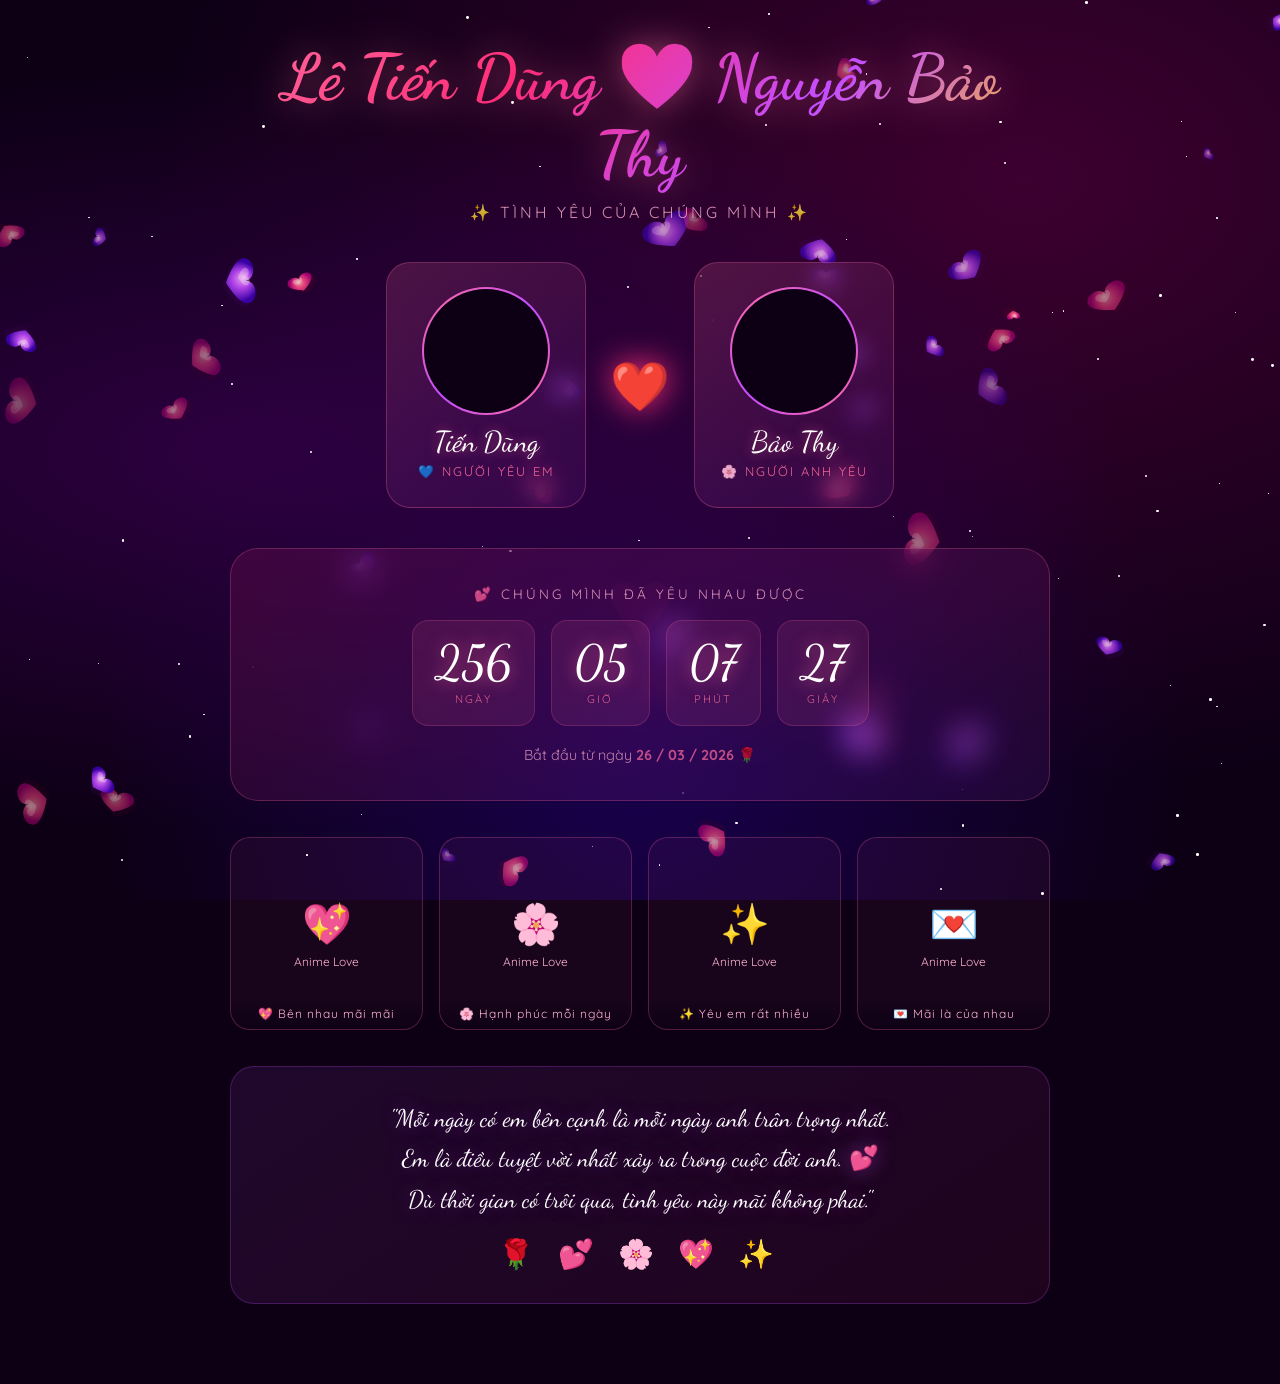
==== commit dbd3d6f4: "Update index.html Signed-off-by: Le Tien Dung Dev <dungledzai1@gmail.com>" ====
--- a/index.html
+++ b/index.html
@@ -3,2827 +3,260 @@
 <head>
 <meta charset="UTF-8">
 <meta name="viewport" content="width=device-width, initial-scale=1.0">
-<title>XuHuongVN - Dịch Vụ Tăng Tương Tác MXH Uy Tín</title>
-<link href="https://fonts.googleapis.com/css2?family=Be+Vietnam+Pro:wght@300;400;500;600;700;800&display=swap" rel="stylesheet">
-<link rel="stylesheet" href="https://cdnjs.cloudflare.com/ajax/libs/font-awesome/6.4.0/css/all.min.css">
+<title>Lê Tiến Dũng ❤️ Nguyễn Bảo Thy</title>
+<link href="https://fonts.googleapis.com/css2?family=Dancing+Script:wght@700&family=Quicksand:wght@400;600;700&display=swap" rel="stylesheet">
 <style>
-:root {
-  --primary: #1a73e8;
-  --primary-dark: #1557b0;
-  --secondary: #00c6ae;
-  --accent: #ff6b35;
-  --bg: #0d1117;
-  --bg2: #161b22;
-  --bg3: #21262d;
-  --border: #30363d;
-  --text: #e6edf3;
-  --text2: #8b949e;
-  --success: #3fb950;
-  --warning: #d29922;
-  --danger: #f85149;
-  --gold: #ffd700;
-}
-*{margin:0;padding:0;box-sizing:border-box;}
-body{font-family:'Be Vietnam Pro',sans-serif;background:var(--bg);color:var(--text);min-height:100vh;position:relative;overflow-x:hidden;}
-
-/* SNOW EFFECT - TUYẾT RƠI */
-.snowflake {
-  position: fixed;
-  color: #fff;
-  user-select: none;
-  pointer-events: none;
-  opacity: 0.8;
-  font-size: 1em;
-  z-index: 9999;
-  animation: fall linear infinite;
-}
-@keyframes fall {
-  to { transform: translateY(100vh); }
-}
-
-/* HIỆU ỨNG NỀN ĐỘNG */
-.particle {
-  position: fixed;
-  width: 2px;
-  height: 2px;
-  background: rgba(26, 115, 232, 0.3);
-  border-radius: 50%;
-  pointer-events: none;
-  z-index: 1;
-  animation: float 20s infinite linear;
-}
-@keyframes float {
-  0% { transform: translateY(100vh) translateX(0); opacity: 0; }
-  10% { opacity: 1; }
-  90% { opacity: 1; }
-  100% { transform: translateY(-100px) translateX(100px); opacity: 0; }
-}
-
-/* SCROLLBAR */
-::-webkit-scrollbar{width:6px;}
-::-webkit-scrollbar-track{background:var(--bg2);}
-::-webkit-scrollbar-thumb{background:var(--primary);border-radius:3px;}
-
-/* NAV */
-.navbar{background:var(--bg2);border-bottom:1px solid var(--border);padding:0 24px;height:60px;display:flex;align-items:center;justify-content:space-between;position:sticky;top:0;z-index:1000;}
-.nav-brand{display:flex;align-items:center;gap:10px;font-weight:800;font-size:1.3rem;color:var(--primary);}
-.nav-brand span{color:var(--secondary);}
-.nav-links{display:flex;gap:8px;align-items:center;}
-.nav-links a{color:var(--text2);text-decoration:none;padding:6px 14px;border-radius:6px;font-size:0.88rem;transition:all .2s;}
-.nav-links a:hover,.nav-links a.active{color:var(--text);background:var(--bg3);}
-.nav-actions{display:flex;gap:8px;align-items:center;}
-.btn{padding:8px 18px;border-radius:8px;font-size:0.88rem;font-weight:600;cursor:pointer;border:none;transition:all .2s;font-family:inherit;}
-.btn-primary{background:var(--primary);color:#fff;}
-.btn-primary:hover{background:var(--primary-dark);}
-.btn-outline{background:transparent;color:var(--primary);border:1px solid var(--primary);}
-.btn-outline:hover{background:var(--primary);color:#fff;}
-.btn-success{background:var(--success);color:#fff;}
-.btn-danger{background:var(--danger);color:#fff;}
-.btn-sm{padding:5px 12px;font-size:0.82rem;}
-.btn-warning{background:var(--warning);color:#fff;}
-
-/* HERO */
-.hero{background:linear-gradient(135deg,#0d1117 0%,#1a2332 50%,#0d1117 100%);padding:60px 24px;text-align:center;position:relative;overflow:hidden;}
-.hero::before{content:'';position:absolute;top:-50%;left:-50%;width:200%;height:200%;background:radial-gradient(ellipse at center,rgba(26,115,232,.15) 0%,transparent 60%);animation:pulse 4s ease-in-out infinite;}
-@keyframes pulse{0%,100%{transform:scale(1);}50%{transform:scale(1.05);}}
-.hero h1{font-size:2.8rem;font-weight:800;background:linear-gradient(135deg,var(--primary),var(--secondary));-webkit-background-clip:text;-webkit-text-fill-color:transparent;margin-bottom:16px;position:relative;}
-.hero p{color:var(--text2);font-size:1.1rem;max-width:600px;margin:0 auto 32px;position:relative;}
-.hero-stats{display:flex;gap:40px;justify-content:center;margin-top:40px;position:relative;}
-.stat-item{text-align:center;}
-.stat-num{font-size:2rem;font-weight:800;color:var(--primary);}
-.stat-label{font-size:0.85rem;color:var(--text2);}
-
-/* MARQUEE */
-.marquee-wrap{background:var(--bg2);border-top:1px solid var(--border);border-bottom:1px solid var(--border);padding:10px 0;overflow:hidden;}
-.marquee{display:flex;gap:40px;animation:marquee 20s linear infinite;white-space:nowrap;}
-@keyframes marquee{from{transform:translateX(0);}to{transform:translateX(-50%);}}
-.marquee span{color:var(--text2);font-size:0.85rem;display:flex;align-items:center;gap:8px;}
-.marquee span i{color:var(--success);}
-
-/* MAIN LAYOUT */
-.main-layout{display:flex;min-height:calc(100vh - 60px);}
-.sidebar{width:240px;background:var(--bg2);border-right:1px solid var(--border);padding:16px;flex-shrink:0;}
-.sidebar-section{margin-bottom:24px;}
-.sidebar-title{font-size:0.75rem;font-weight:700;color:var(--text2);text-transform:uppercase;letter-spacing:1px;margin-bottom:8px;padding:0 8px;}
-.sidebar-item{display:flex;align-items:center;gap:10px;padding:9px 12px;border-radius:8px;cursor:pointer;color:var(--text2);font-size:0.88rem;transition:all .2s;margin-bottom:2px;}
-.sidebar-item:hover,.sidebar-item.active{background:var(--bg3);color:var(--text);}
-.sidebar-item.active{color:var(--primary);}
-.sidebar-item i{width:18px;text-align:center;}
-.badge{background:var(--primary);color:#fff;font-size:0.7rem;padding:2px 7px;border-radius:10px;margin-left:auto;}
-.badge-success{background:var(--success);}
-.badge-warning{background:var(--warning);}
-
-/* CONTENT */
-.content{flex:1;padding:24px;overflow-y:auto;}
-.page{display:none;}
-.page.active{display:block;}
-
-/* CARDS */
-.card{background:var(--bg2);border:1px solid var(--border);border-radius:12px;padding:20px;margin-bottom:20px;transition:transform 0.3s, box-shadow 0.3s;}
-.card:hover{transform:translateY(-2px);box-shadow:0 8px 24px rgba(26,115,232,0.2);}
-.card-header{display:flex;align-items:center;justify-content:space-between;margin-bottom:16px;}
-.card-title{font-size:1rem;font-weight:700;}
-.grid-2{display:grid;grid-template-columns:1fr 1fr;gap:16px;}
-.grid-3{display:grid;grid-template-columns:1fr 1fr 1fr;gap:16px;}
-.grid-4{display:grid;grid-template-columns:repeat(4,1fr);gap:16px;}
-
-/* STAT CARDS */
-.stat-card{background:var(--bg2);border:1px solid var(--border);border-radius:12px;padding:20px;display:flex;align-items:center;gap:16px;transition:transform 0.3s;}
-.stat-card:hover{transform:scale(1.02);}
-.stat-icon{width:48px;height:48px;border-radius:12px;display:flex;align-items:center;justify-content:center;font-size:1.3rem;}
-.stat-icon.blue{background:rgba(26,115,232,.2);color:var(--primary);}
-.stat-icon.green{background:rgba(63,185,80,.2);color:var(--success);}
-.stat-icon.orange{background:rgba(255,107,53,.2);color:var(--accent);}
-.stat-icon.teal{background:rgba(0,198,174,.2);color:var(--secondary);}
-.stat-card-info h3{font-size:1.5rem;font-weight:800;}
-.stat-card-info p{font-size:0.82rem;color:var(--text2);}
-
-/* FORM */
-.form-group{margin-bottom:16px;}
-.form-label{display:block;font-size:0.85rem;color:var(--text2);margin-bottom:6px;}
-.form-control{width:100%;background:var(--bg3);border:1px solid var(--border);color:var(--text);padding:10px 14px;border-radius:8px;font-size:0.9rem;font-family:inherit;transition:border-color .2s;}
-.form-control:focus{outline:none;border-color:var(--primary);}
-select.form-control option{background:var(--bg3);}
-.form-row{display:grid;grid-template-columns:1fr 1fr;gap:16px;}
-
-/* TABLE */
-.table-wrap{overflow-x:auto;}
-table{width:100%;border-collapse:collapse;font-size:0.88rem;}
-th{background:var(--bg3);padding:12px 16px;text-align:left;font-weight:600;color:var(--text2);font-size:0.82rem;text-transform:uppercase;letter-spacing:.5px;}
-td{padding:12px 16px;border-bottom:1px solid var(--border);}
-tr:hover td{background:rgba(255,255,255,.02);}
-.status-badge{padding:3px 10px;border-radius:20px;font-size:0.78rem;font-weight:600;}
-.status-pending{background:rgba(210,153,34,.2);color:var(--warning);}
-.status-processing{background:rgba(26,115,232,.2);color:var(--primary);}
-.status-completed{background:rgba(63,185,80,.2);color:var(--success);}
-.status-failed{background:rgba(248,81,73,.2);color:var(--danger);}
-.status-cancelled{background:rgba(139,148,158,.2);color:var(--text2);}
-
-/* PLATFORM ICONS */
-.platform-icon{display:flex;align-items:center;gap:8px;}
-.p-fb{color:#1877f2;}
-.p-ig{color:#e1306c;}
-.p-tt{color:#ff0050;}
-.p-yt{color:#ff0000;}
-.p-tw{color:#1da1f2;}
-.p-tk{color:#00f2ea;}
-
-/* SERVICE CARDS */
-.service-card{background:var(--bg2);border:1px solid var(--border);border-radius:12px;padding:20px;cursor:pointer;transition:all .2s;position:relative;overflow:hidden;}
-.service-card::before{content:'';position:absolute;top:0;left:0;right:0;height:3px;background:linear-gradient(90deg,var(--primary),var(--secondary));}
-.service-card:hover{border-color:var(--primary);transform:translateY(-2px);}
-.service-card h3{font-size:0.95rem;font-weight:700;margin-bottom:6px;}
-.service-card p{font-size:0.82rem;color:var(--text2);}
-.service-card .price{font-size:1.1rem;font-weight:800;color:var(--primary);margin-top:10px;}
-
-/* TABS */
-.tabs{display:flex;gap:4px;background:var(--bg3);border-radius:10px;padding:4px;margin-bottom:20px;}
-.tab{flex:1;padding:8px;border-radius:8px;text-align:center;cursor:pointer;font-size:0.88rem;color:var(--text2);transition:all .2s;}
-.tab.active{background:var(--primary);color:#fff;font-weight:600;}
-
-/* NOTIFICATION */
-.notification{position:fixed;top:20px;right:20px;background:var(--bg2);border:1px solid var(--border);border-radius:10px;padding:14px 18px;display:flex;align-items:center;gap:12px;z-index:9999;transform:translateX(120%);transition:transform .3s;min-width:280px;}
-.notification.show{transform:translateX(0);}
-.notification.success{border-left:4px solid var(--success);}
-.notification.error{border-left:4px solid var(--danger);}
-.notification.info{border-left:4px solid var(--primary);}
-.notif-icon.success{color:var(--success);}
-.notif-icon.error{color:var(--danger);}
-.notif-icon.info{color:var(--primary);}
-
-/* MODAL */
-.modal-overlay{position:fixed;inset:0;background:rgba(0,0,0,.7);z-index:2000;display:none;align-items:center;justify-content:center;}
-.modal-overlay.show{display:flex;}
-.modal{background:var(--bg2);border:1px solid var(--border);border-radius:16px;padding:28px;width:90%;max-width:520px;max-height:90vh;overflow-y:auto;}
-.modal-header{display:flex;align-items:center;justify-content:space-between;margin-bottom:20px;}
-.modal-title{font-size:1.1rem;font-weight:700;}
-.modal-close{background:none;border:none;color:var(--text2);font-size:1.2rem;cursor:pointer;}
-.modal-close:hover{color:var(--text);}
-
-/* PROGRESS */
-.progress-bar{height:6px;background:var(--bg3);border-radius:3px;overflow:hidden;}
-.progress-fill{height:100%;background:linear-gradient(90deg,var(--primary),var(--secondary));border-radius:3px;transition:width .3s;}
-
-/* ALERT */
-.alert{padding:12px 16px;border-radius:8px;font-size:0.88rem;margin-bottom:16px;display:flex;align-items:center;gap:10px;}
-.alert-info{background:rgba(26,115,232,.15);border:1px solid rgba(26,115,232,.3);color:#7bb3f5;}
-.alert-success{background:rgba(63,185,80,.15);border:1px solid rgba(63,185,80,.3);color:#7ee8a2;}
-.alert-warning{background:rgba(210,153,34,.15);border:1px solid rgba(210,153,34,.3);color:#f0b84a;}
-
-/* QR CODE */
-.qr-box{background:var(--bg3);border:2px dashed var(--border);border-radius:12px;padding:24px;text-align:center;}
-.qr-box img{width:200px;height:200px;border-radius:8px;object-fit:contain;}
-.qr-box .qr-overlay{position:relative;display:inline-block;}
-.qr-box .qr-code-text{position:absolute;bottom:10px;left:0;right:0;background:rgba(0,0,0,0.7);color:var(--gold);padding:5px;font-size:0.8rem;font-weight:700;text-align:center;}
-.bank-info{background:var(--bg3);border-radius:10px;padding:16px;margin-top:16px;}
-.bank-info-row{display:flex;justify-content:space-between;padding:8px 0;border-bottom:1px solid var(--border);font-size:0.88rem;}
-.bank-info-row:last-child{border-bottom:none;}
-.copy-btn{background:var(--bg);border:1px solid var(--border);color:var(--text2);padding:3px 10px;border-radius:6px;cursor:pointer;font-size:0.78rem;}
-.copy-btn:hover{background:var(--primary);color:#fff;border-color:var(--primary);}
-
-/* USER AVATAR */
-.avatar{width:36px;height:36px;border-radius:50%;background:linear-gradient(135deg,var(--primary),var(--secondary));display:flex;align-items:center;justify-content:center;font-weight:700;font-size:0.9rem;cursor:pointer;overflow:hidden;}
-.avatar img{width:100%;height:100%;object-fit:cover;}
-
-/* DROPDOWN */
-.dropdown{position:relative;}
-.dropdown-menu{position:absolute;right:0;top:calc(100% + 8px);background:var(--bg2);border:1px solid var(--border);border-radius:10px;padding:6px;min-width:180px;z-index:100;display:none;}
-.dropdown-menu.show{display:block;}
-.dropdown-item{display:flex;align-items:center;gap:10px;padding:9px 12px;border-radius:8px;cursor:pointer;font-size:0.88rem;color:var(--text2);}
-.dropdown-item:hover{background:var(--bg3);color:var(--text);}
-.dropdown-divider{height:1px;background:var(--border);margin:4px 0;}
-
-/* LANDING */
-.landing{padding:40px 24px;}
-.feature-grid{display:grid;grid-template-columns:repeat(auto-fit,minmax(220px,1fr));gap:16px;margin-top:32px;}
-.feature-card{background:var(--bg2);border:1px solid var(--border);border-radius:12px;padding:24px;text-align:center;transition:transform 0.3s;}
-.feature-card:hover{transform:translateY(-5px);}
-.feature-card .icon{width:56px;height:56px;border-radius:16px;display:flex;align-items:center;justify-content:center;font-size:1.5rem;margin:0 auto 16px;}
-.feature-card h3{font-size:0.95rem;font-weight:700;margin-bottom:8px;}
-.feature-card p{font-size:0.83rem;color:var(--text2);}
-
-/* PLATFORM TABS */
-.platform-tabs{display:flex;gap:8px;flex-wrap:wrap;margin-bottom:20px;}
-.platform-tab{display:flex;align-items:center;gap:8px;padding:8px 16px;border-radius:20px;border:1px solid var(--border);cursor:pointer;font-size:0.85rem;color:var(--text2);transition:all .2s;}
-.platform-tab:hover{border-color:var(--primary);color:var(--primary);}
-.platform-tab.active{background:var(--primary);border-color:var(--primary);color:#fff;}
-
-/* AVATAR UPLOAD */
-.avatar-upload{position:relative;display:inline-block;}
-.avatar-preview{width:100px;height:100px;border-radius:50%;background:var(--bg3);border:2px solid var(--primary);overflow:hidden;margin-bottom:12px;}
-.avatar-preview img{width:100%;height:100%;object-fit:cover;}
-.avatar-upload input{display:none;}
-.avatar-upload label{background:var(--primary);color:#fff;padding:6px 12px;border-radius:6px;cursor:pointer;font-size:0.85rem;}
-
-/* SERVER NOTIFICATION */
-.server-notif{position:fixed;bottom:20px;left:20px;max-width:300px;z-index:9998;animation:slideIn 0.3s ease;}
-@keyframes slideIn{from{transform:translateX(-100%);}to{transform:translateX(0);}}
-.server-notif-item{background:var(--bg2);border-left:4px solid var(--primary);border-radius:8px;padding:12px;margin-bottom:8px;box-shadow:0 4px 12px rgba(0,0,0,.3);}
-.server-notif-item.info{border-left-color:var(--primary);}
-.server-notif-item.success{border-left-color:var(--success);}
-.server-notif-item.warning{border-left-color:var(--warning);}
-.server-notif-item.danger{border-left-color:var(--danger);}
-.server-notif-title{font-weight:700;font-size:0.9rem;margin-bottom:4px;}
-.server-notif-content{font-size:0.85rem;color:var(--text2);}
-
-/* CHAT SUPPORT */
-.chat-support{position:fixed;bottom:20px;right:20px;width:350px;background:var(--bg2);border:1px solid var(--border);border-radius:12px;z-index:9997;box-shadow:0 4px 20px rgba(0,0,0,.5);display:none;}
-.chat-support.show{display:block;}
-.chat-header{background:linear-gradient(135deg,var(--primary),var(--secondary));padding:12px 16px;border-radius:12px 12px 0 0;display:flex;align-items:center;justify-content:space-between;}
-.chat-header-title{font-weight:700;color:#fff;}
-.chat-close{cursor:pointer;color:#fff;opacity:0.8;}
-.chat-close:hover{opacity:1;}
-.chat-messages{height:300px;overflow-y:auto;padding:12px;display:flex;flex-direction:column;gap:8px;}
-.chat-message{max-width:80%;padding:8px 12px;border-radius:12px;font-size:0.85rem;}
-.chat-message.sent{background:var(--primary);color:#fff;align-self:flex-end;}
-.chat-message.received{background:var(--bg3);color:var(--text);align-self:flex-start;}
-.chat-message .time{font-size:0.7rem;opacity:0.7;margin-top:4px;text-align:right;}
-.chat-input{display:flex;padding:12px;border-top:1px solid var(--border);gap:8px;}
-.chat-input input{flex:1;background:var(--bg3);border:1px solid var(--border);color:var(--text);padding:8px 12px;border-radius:8px;}
-.chat-input button{background:var(--primary);color:#fff;border:none;padding:8px 12px;border-radius:8px;cursor:pointer;}
-.chat-toggle{position:fixed;bottom:20px;right:20px;width:50px;height:50px;background:linear-gradient(135deg,var(--primary),var(--secondary));border-radius:50%;display:flex;align-items:center;justify-content:center;cursor:pointer;box-shadow:0 4px 12px rgba(0,0,0,.3);z-index:9996;}
-.chat-toggle i{color:#fff;font-size:1.2rem;}
-
-/* BANK INFO */
-.bank-card{background:linear-gradient(135deg,var(--bg2),var(--bg3));border:2px solid var(--primary);border-radius:16px;padding:24px;margin-bottom:20px;position:relative;overflow:hidden;}
-.bank-card::before{content:'';position:absolute;top:-50%;right:-50%;width:200%;height:200%;background:radial-gradient(circle,rgba(26,115,232,0.2) 0%,transparent 70%);animation:rotate 10s linear infinite;}
-@keyframes rotate{from{transform:rotate(0deg);}to{transform:rotate(360deg);}}
-.bank-card .bank-name{font-size:1.5rem;font-weight:800;color:var(--primary);margin-bottom:8px;}
-.bank-card .bank-detail{display:flex;justify-content:space-between;align-items:center;margin:16px 0;padding:12px;background:rgba(0,0,0,0.3);border-radius:8px;}
-.bank-card .bank-number{font-size:1.2rem;font-weight:700;color:var(--gold);letter-spacing:2px;}
-.bank-card .bank-holder{font-size:1rem;color:var(--text2);}
-.bank-card .bank-branch{color:var(--text2);margin-bottom:8px;}
-.bank-card .qr-code{text-align:center;margin-top:16px;position:relative;}
-.bank-card .qr-code img{max-width:200px;border:4px solid var(--primary);border-radius:12px;}
-.bank-card .qr-code .qr-text{position:absolute;bottom:20px;left:50%;transform:translateX(-50%);background:rgba(0,0,0,0.8);color:var(--gold);padding:4px 12px;border-radius:20px;font-size:0.85rem;font-weight:700;letter-spacing:1px;}
-
-/* ORDER DETAIL MODAL */
-.order-detail{padding:16px;}
-.order-info{background:var(--bg3);border-radius:8px;padding:16px;margin:16px 0;}
-.order-info-row{display:flex;justify-content:space-between;padding:8px 0;border-bottom:1px solid var(--border);}
-.order-info-row:last-child{border-bottom:none;}
-
-/* CAPTCHA */
-.captcha-container {
-  background: var(--bg3);
-  border-radius: 8px;
-  padding: 16px;
-  margin-bottom: 16px;
-}
-.captcha-box {
-  background: linear-gradient(135deg, var(--primary), var(--secondary));
-  padding: 15px;
-  border-radius: 8px;
-  text-align: center;
-  margin-bottom: 15px;
-}
-.captcha-text {
-  font-size: 24px;
-  font-weight: bold;
-  letter-spacing: 5px;
-  color: #fff;
-  text-shadow: 2px 2px 4px rgba(0,0,0,0.3);
-  user-select: none;
-}
-.captcha-input {
-  width: 100%;
-  padding: 10px;
-  border: 1px solid var(--border);
-  border-radius: 8px;
-  background: var(--bg3);
-  color: var(--text);
-  text-align: center;
-  font-size: 16px;
-  margin-bottom: 10px;
-}
-.captcha-refresh {
-  color: var(--primary);
-  cursor: pointer;
-  font-size: 14px;
-  margin-top: 5px;
-}
-.captcha-refresh:hover {
-  color: var(--secondary);
-}
-
-/* AUTO REFRESH INDICATOR */
-.auto-refresh {
-  display: inline-block;
-  width: 10px;
-  height: 10px;
-  background-color: var(--success);
-  border-radius: 50%;
-  margin-left: 8px;
-  animation: pulse 2s infinite;
-}
-@keyframes pulse {
-  0% { opacity: 1; }
-  50% { opacity: 0.3; }
-  100% { opacity: 1; }
-}
-
-/* REAL-TIME UPDATE BADGE */
-.realtime-badge {
-  display: inline-block;
-  background: var(--success);
-  color: #000;
-  font-size: 0.7rem;
-  padding: 2px 6px;
-  border-radius: 10px;
-  margin-left: 8px;
-  animation: blink 2s infinite;
-}
-@keyframes blink {
-  0% { opacity: 1; }
-  50% { opacity: 0.5; }
-  100% { opacity: 1; }
-}
-
-/* RESPONSIVE */
-@media(max-width:768px){
-  .main-layout{flex-direction:column;}
-  .sidebar{width:100%;padding:8px;display:flex;overflow-x:auto;gap:4px;}
-  .sidebar-section{display:flex;gap:4px;margin-bottom:0;flex-shrink:0;}
-  .sidebar-title{display:none;}
-  .hero h1{font-size:1.8rem;}
-  .grid-2,.grid-3,.grid-4{grid-template-columns:1fr;}
-  .form-row{grid-template-columns:1fr;}
-  .hero-stats{gap:20px;}
-  .chat-support{width:300px;right:10px;}
-}
+  :root { --pink:#ff6b9d;--rose:#ff2d78;--purple:#c44dff; }
+  *{margin:0;padding:0;box-sizing:border-box;}
+  body{font-family:'Quicksand',sans-serif;background:#0d0015;min-height:100vh;overflow-x:hidden;}
+  .bg-layer{position:fixed;inset:0;z-index:0;
+    background:radial-gradient(ellipse at 20% 50%,#2d0040 0%,transparent 60%),
+               radial-gradient(ellipse at 80% 20%,#3d0030 0%,transparent 60%),
+               radial-gradient(ellipse at 50% 80%,#1a0050 0%,transparent 60%),#0d0015;}
+  #heartCanvas{position:fixed;inset:0;z-index:1;pointer-events:none;}
+  .container{position:relative;z-index:10;max-width:860px;margin:0 auto;padding:40px 20px 80px;}
+
+  /* TITLE */
+  .title-banner{text-align:center;margin-bottom:40px;animation:fadeDown .9s ease both;}
+  .title-banner h1{
+    font-family:'Dancing Script',cursive;font-size:clamp(2.2rem,6vw,4rem);
+    background:linear-gradient(135deg,#ff6b9d,#ff2d78,#c44dff,#ffd700);
+    background-clip:text;-webkit-background-clip:text;-webkit-text-fill-color:transparent;
+    filter:drop-shadow(0 0 18px #ff6b9d88);line-height:1.2;}
+  .tagline{color:#ffb3d1;font-size:1rem;letter-spacing:3px;text-transform:uppercase;margin-top:8px;opacity:.8;}
+
+  /* COUPLE */
+  .couple-card{display:flex;align-items:center;justify-content:center;gap:24px;flex-wrap:wrap;margin-bottom:40px;animation:fadeUp 1s .2s ease both;}
+  .profile-box{
+    background:linear-gradient(145deg,rgba(255,107,157,.13),rgba(196,77,255,.08));
+    border:1px solid rgba(255,107,157,.3);border-radius:24px;padding:28px 24px;
+    text-align:center;min-width:200px;backdrop-filter:blur(12px);position:relative;overflow:hidden;
+    transition:transform .3s,box-shadow .3s;}
+  .profile-box:hover{transform:translateY(-6px) scale(1.02);box-shadow:0 20px 60px rgba(255,45,120,.25);}
+  .profile-box::before{content:'';position:absolute;inset:0;background:linear-gradient(135deg,rgba(255,107,157,.06),transparent 60%);pointer-events:none;}
+  .avatar-wrap{width:120px;height:120px;border-radius:50%;margin:0 auto 14px;position:relative;}
+  .avatar-wrap img{width:100%;height:100%;object-fit:cover;border-radius:50%;border:3px solid var(--pink);
+    box-shadow:0 0 20px rgba(255,107,157,.5),0 0 40px rgba(255,107,157,.2);}
+  .avatar-wrap::after{content:'';position:absolute;inset:-4px;border-radius:50%;border:2px solid transparent;
+    background:linear-gradient(#0d0015,#0d0015) padding-box,linear-gradient(135deg,#ff6b9d,#c44dff,#ff6b9d) border-box;
+    animation:spinRing 4s linear infinite;}
+  @keyframes spinRing{to{transform:rotate(360deg);}}
+  .profile-box .name{font-family:'Dancing Script',cursive;font-size:1.8rem;color:#fff;text-shadow:0 0 12px rgba(255,107,157,.6);}
+  .profile-box .role{font-size:.8rem;color:var(--pink);letter-spacing:2px;text-transform:uppercase;margin-top:4px;opacity:.9;}
+  .heart-connector{font-size:3rem;animation:heartBeat 1.4s infinite;filter:drop-shadow(0 0 16px #ff2d78);user-select:none;}
+  @keyframes heartBeat{0%,100%{transform:scale(1);}14%{transform:scale(1.3);}28%{transform:scale(1);}42%{transform:scale(1.2);}70%{transform:scale(1);}}
+
+  /* COUNTER */
+  .love-counter{
+    background:linear-gradient(145deg,rgba(255,45,120,.12),rgba(196,77,255,.08));
+    border:1px solid rgba(255,107,157,.25);border-radius:28px;padding:36px 28px;
+    text-align:center;margin-bottom:36px;backdrop-filter:blur(16px);animation:fadeUp 1s .4s ease both;
+    position:relative;overflow:hidden;}
+  .love-counter::before{content:'♥';position:absolute;top:-20px;left:50%;transform:translateX(-50%);
+    font-size:120px;color:rgba(255,45,120,.04);pointer-events:none;}
+  .counter-title{font-size:.85rem;color:#ffb3d1;letter-spacing:3px;text-transform:uppercase;margin-bottom:18px;opacity:.8;}
+  .counter-grid{display:flex;justify-content:center;gap:16px;flex-wrap:wrap;margin-bottom:20px;}
+  .counter-unit{background:rgba(255,107,157,.1);border:1px solid rgba(255,107,157,.2);border-radius:16px;padding:18px 22px;min-width:90px;}
+  .counter-unit .num{font-family:'Dancing Script',cursive;font-size:3rem;color:#fff;line-height:1;text-shadow:0 0 16px rgba(255,107,157,.7);display:block;}
+  .counter-unit .lbl{font-size:.7rem;color:var(--pink);letter-spacing:2px;text-transform:uppercase;margin-top:4px;opacity:.8;}
+  .start-date{color:#ffb3d1;font-size:.9rem;opacity:.7;}
+  .start-date span{color:var(--pink);font-weight:700;opacity:1;}
+
+  /* GALLERY */
+  .gallery{display:grid;grid-template-columns:repeat(auto-fit,minmax(180px,1fr));gap:16px;margin-bottom:36px;animation:fadeUp 1s .6s ease both;}
+  .gif-card{border-radius:20px;overflow:hidden;border:1px solid rgba(255,107,157,.25);position:relative;aspect-ratio:1;
+    background:rgba(255,107,157,.05);transition:transform .3s,box-shadow .3s;}
+  .gif-card:hover{transform:scale(1.04) rotate(-1deg);box-shadow:0 16px 40px rgba(255,45,120,.3);}
+  .gif-card img{width:100%;height:100%;object-fit:cover;display:block;}
+  .gif-card .caption{position:absolute;bottom:0;left:0;right:0;
+    background:linear-gradient(transparent,rgba(13,0,21,.85));
+    color:#ffb3d1;font-size:.75rem;letter-spacing:1px;text-align:center;padding:12px 8px 8px;}
+  .gif-placeholder{width:100%;height:100%;display:flex;flex-direction:column;align-items:center;justify-content:center;
+    font-size:2.5rem;gap:6px;color:#ffb3d1;font-size:.75rem;}
+  .gif-placeholder .big{font-size:2.5rem;}
+
+  /* MESSAGE */
+  .love-msg{background:linear-gradient(145deg,rgba(196,77,255,.1),rgba(255,45,120,.08));
+    border:1px solid rgba(196,77,255,.25);border-radius:24px;padding:32px 28px;text-align:center;animation:fadeUp 1s .8s ease both;}
+  .love-msg p{font-family:'Dancing Script',cursive;font-size:1.5rem;color:#fff;line-height:1.7;text-shadow:0 0 20px rgba(196,77,255,.4);}
+  .emoji-row{font-size:1.8rem;margin-top:14px;letter-spacing:8px;}
+
+  @keyframes fadeDown{from{opacity:0;transform:translateY(-30px);}to{opacity:1;transform:translateY(0);}}
+  @keyframes fadeUp{from{opacity:0;transform:translateY(40px);}to{opacity:1;transform:translateY(0);}}
+
+  .stars{position:fixed;inset:0;z-index:2;pointer-events:none;overflow:hidden;}
+  .star{position:absolute;background:#fff;border-radius:50%;animation:twinkle var(--d) var(--delay) infinite ease-in-out alternate;}
+  @keyframes twinkle{from{opacity:.1;transform:scale(.8);}to{opacity:.9;transform:scale(1.2);}}
+  .petal{position:fixed;z-index:2;pointer-events:none;animation:petalFall linear infinite;opacity:.7;}
+  @keyframes petalFall{0%{transform:translateY(-20px) rotate(0deg);opacity:.8;}100%{transform:translateY(110vh) rotate(720deg);opacity:0;}}
 </style>
 </head>
 <body>
-
-<!-- HIỆU ỨNG NỀN -->
-<div id="particles"></div>
-
-<!-- SNOW EFFECT - TUYẾT RƠI -->
-<div id="snowContainer"></div>
-
-<!-- SERVER NOTIFICATIONS -->
-<div id="serverNotifications" class="server-notif"></div>
-
-<!-- CHAT SUPPORT -->
-<div class="chat-toggle" onclick="toggleChat()">
-  <i class="fas fa-comment"></i>
+<div class="bg-layer"></div>
+<div class="stars" id="stars"></div>
+<canvas id="heartCanvas"></canvas>
+
+<div class="container">
+
+  <div class="title-banner">
+    <h1>Lê Tiến Dũng ❤️ Nguyễn Bảo Thy</h1>
+    <p class="tagline">✨ Tình yêu của chúng mình ✨</p>
+  </div>
+
+  <div class="couple-card">
+    <div class="profile-box">
+      <div class="avatar-wrap">
+        <img src="https://media.giphy.com/media/hpXdHPfFI5wTABdDx9/giphy.gif" alt="Tiến Dũng"
+             onerror="this.style.display='none'">
+      </div>
+      <div class="name">Tiến Dũng</div>
+      <div class="role">💙 Người yêu em</div>
+    </div>
+    <div class="heart-connector">❤️</div>
+    <div class="profile-box">
+      <div class="avatar-wrap">
+        <img src="https://media.giphy.com/media/26xBI73gWquCBLCDO/giphy.gif" alt="Bảo Thy"
+             onerror="this.style.display='none'">
+      </div>
+      <div class="name">Bảo Thy</div>
+      <div class="role">🌸 Người anh yêu</div>
+    </div>
+  </div>
+
+  <div class="love-counter">
+    <div class="counter-title">💕 Chúng mình đã yêu nhau được</div>
+    <div class="counter-grid">
+      <div class="counter-unit"><span class="num" id="cnt-days">1</span><span class="lbl">Ngày</span></div>
+      <div class="counter-unit"><span class="num" id="cnt-hours">00</span><span class="lbl">Giờ</span></div>
+      <div class="counter-unit"><span class="num" id="cnt-mins">00</span><span class="lbl">Phút</span></div>
+      <div class="counter-unit"><span class="num" id="cnt-secs">00</span><span class="lbl">Giây</span></div>
+    </div>
+    <div class="start-date">Bắt đầu từ ngày <span>26 / 03 / 2026</span> 🌹</div>
+  </div>
+
+  <div class="gallery" id="gallery"></div>
+
+  <div class="love-msg">
+    <p>"Mỗi ngày có em bên cạnh là mỗi ngày anh trân trọng nhất.<br>
+       Em là điều tuyệt vời nhất xảy ra trong cuộc đời anh. 💕<br>
+       Dù thời gian có trôi qua, tình yêu này mãi không phai."</p>
+    <div class="emoji-row">🌹 💕 🌸 💖 ✨</div>
+  </div>
 </div>
-<div class="chat-support" id="chatSupport">
-  <div class="chat-header">
-    <span class="chat-header-title"><i class="fas fa-headset"></i> Hỗ Trợ Admin</span>
-    <span class="chat-close" onclick="toggleChat()"><i class="fas fa-times"></i></span>
-  </div>
-  <div class="chat-messages" id="chatMessages"></div>
-  <div class="chat-input">
-    <input type="text" id="chatInput" placeholder="Nhập tin nhắn..." onkeypress="if(event.key==='Enter') sendChatMessage()">
-    <button onclick="sendChatMessage()"><i class="fas fa-paper-plane"></i></button>
-  </div>
-</div>
-
-<!-- NOTIFICATION -->
-<div class="notification" id="notification">
-  <i class="fas fa-check-circle notif-icon success" id="notif-icon"></i>
-  <div id="notif-text">Thành công!</div>
-</div>
-
-<!-- MODAL OVERLAY -->
-<div class="modal-overlay" id="modalOverlay">
-  <div class="modal" id="modalContent">
-    <div class="modal-header">
-      <div class="modal-title" id="modalTitle">Modal</div>
-      <button class="modal-close" onclick="closeModal()"><i class="fas fa-times"></i></button>
-    </div>
-    <div id="modalBody"></div>
-  </div>
-</div>
-
-<!-- NAVBAR -->
-<nav class="navbar">
-  <div class="nav-brand">
-    <i class="fas fa-bolt"></i>
-    <span>XuHuong</span>VN
-  </div>
-  <div class="nav-links" id="navLinks">
-    <a href="#" class="active" onclick="showLanding()">Trang Chủ</a>
-    <a href="#" onclick="showPage('services')">Dịch Vụ</a>
-    <a href="#" onclick="showPage('pricing')">Bảng Giá</a>
-    <a href="#" onclick="showPage('api-page')">API</a>
-  </div>
-  <div class="nav-actions" id="navActions">
-    <button class="btn btn-outline btn-sm" onclick="openLoginModal()">Đăng Nhập</button>
-    <button class="btn btn-primary btn-sm" onclick="openRegisterModal()">Đăng Ký</button>
-  </div>
-</nav>
-
-<!-- APP CONTAINER -->
-<div id="appContainer">
-  <!-- LANDING PAGE -->
-  <div id="landingPage">
-    <div class="hero">
-      <h1>Dịch Vụ Tăng Tương Tác MXH #1 Việt Nam</h1>
-      <p>Tăng follow, like, view, comment cho Facebook, Instagram, TikTok, YouTube với giá tốt nhất, uy tín nhất.</p>
-      <div style="display:flex;gap:12px;justify-content:center;">
-        <button class="btn btn-primary" onclick="openRegisterModal()"><i class="fas fa-rocket"></i> Bắt Đầu Ngay</button>
-        <button class="btn btn-outline" onclick="showPage('services')"><i class="fas fa-list"></i> Xem Dịch Vụ</button>
-      </div>
-      <div class="hero-stats">
-        <div class="stat-item"><div class="stat-num" id="counterOrders">0</div><div class="stat-label">Đơn Hàng</div></div>
-        <div class="stat-item"><div class="stat-num" id="counterUsers">0</div><div class="stat-label">Khách Hàng</div></div>
-        <div class="stat-item"><div class="stat-num" id="counterServices">0</div><div class="stat-label">Dịch Vụ</div></div>
-      </div>
-    </div>
-
-    <div class="marquee-wrap">
-      <div class="marquee" id="marquee">
-        <span><i class="fas fa-check-circle"></i> user***123 đã mua 1000 Follow TikTok</span>
-        <span><i class="fas fa-check-circle"></i> nguyen***abc đã nạp 500,000đ</span>
-        <span><i class="fas fa-check-circle"></i> tran***xyz đã mua 5000 Like Facebook</span>
-        <span><i class="fas fa-check-circle"></i> minh***99 đã mua 2000 View YouTube</span>
-        <span><i class="fas fa-check-circle"></i> le***vip đã mua 3000 Follow Instagram</span>
-        <span><i class="fas fa-check-circle"></i> hung***pro đã nạp 1,000,000đ</span>
-      </div>
-    </div>
-
-    <div class="landing">
-      <div style="text-align:center;margin-bottom:32px;">
-        <h2 style="font-size:1.8rem;font-weight:800;margin-bottom:12px;">Tại Sao Chọn Chúng Tôi?</h2>
-        <p style="color:var(--text2);">Dịch vụ tương tác chất lượng cao, giao hàng nhanh, bảo hành uy tín</p>
-      </div>
-      <div class="feature-grid">
-        <div class="feature-card">
-          <div class="icon" style="background:rgba(26,115,232,.15);color:var(--primary)"><i class="fas fa-bolt"></i></div>
-          <h3>Tốc Độ Nhanh</h3>
-          <p>Bắt đầu xử lý trong vòng 1-5 phút sau khi đặt hàng</p>
-        </div>
-        <div class="feature-card">
-          <div class="icon" style="background:rgba(0,198,174,.15);color:var(--secondary)"><i class="fas fa-shield-alt"></i></div>
-          <h3>An Toàn 100%</h3>
-          <p>Không cần mật khẩu, không vi phạm chính sách nền tảng</p>
-        </div>
-        <div class="feature-card">
-          <div class="icon" style="background:rgba(255,107,53,.15);color:var(--accent)"><i class="fas fa-headset"></i></div>
-          <h3>Hỗ Trợ 24/7</h3>
-          <p>Đội ngũ CSKH sẵn sàng hỗ trợ mọi lúc mọi nơi</p>
-        </div>
-        <div class="feature-card">
-          <div class="icon" style="background:rgba(63,185,80,.15);color:var(--success)"><i class="fas fa-redo"></i></div>
-          <h3>Bảo Hành Dài</h3>
-          <p>Bảo hành tụt đến 30 ngày cho các dịch vụ cao cấp</p>
-        </div>
-        <div class="feature-card">
-          <div class="icon" style="background:rgba(255,215,0,.15);color:var(--gold)"><i class="fas fa-tags"></i></div>
-          <h3>Giá Cực Rẻ</h3>
-          <p>Bảng giá cạnh tranh nhất thị trường, chiết khấu theo số lượng</p>
-        </div>
-        <div class="feature-card">
-          <div class="icon" style="background:rgba(210,153,34,.15);color:var(--warning)"><i class="fas fa-robot"></i></div>
-          <h3>Hệ Thống Tự Động</h3>
-          <p>Tự động nạp tiền, đặt hàng và theo dõi đơn 24/7</p>
-        </div>
-      </div>
-
-      <!-- PLATFORM SECTION -->
-      <div style="margin-top:48px;text-align:center;">
-        <h2 style="font-size:1.8rem;font-weight:800;margin-bottom:32px;">Nền Tảng Hỗ Trợ</h2>
-        <div style="display:flex;justify-content:center;gap:32px;flex-wrap:wrap;">
-          <div style="text-align:center;cursor:pointer;" onclick="openRegisterModal()">
-            <div style="width:64px;height:64px;background:#1877f2;border-radius:16px;display:flex;align-items:center;justify-content:center;margin:0 auto 8px;font-size:1.8rem;color:#fff;"><i class="fab fa-facebook-f"></i></div>
-            <div style="font-size:0.85rem;">Facebook</div>
-          </div>
-          <div style="text-align:center;cursor:pointer;" onclick="openRegisterModal()">
-            <div style="width:64px;height:64px;background:linear-gradient(135deg,#f09433,#e6683c,#dc2743,#cc2366,#bc1888);border-radius:16px;display:flex;align-items:center;justify-content:center;margin:0 auto 8px;font-size:1.8rem;color:#fff;"><i class="fab fa-instagram"></i></div>
-            <div style="font-size:0.85rem;">Instagram</div>
-          </div>
-          <div style="text-align:center;cursor:pointer;" onclick="openRegisterModal()">
-            <div style="width:64px;height:64px;background:#ff0050;border-radius:16px;display:flex;align-items:center;justify-content:center;margin:0 auto 8px;font-size:1.8rem;color:#fff;"><i class="fab fa-tiktok"></i></div>
-            <div style="font-size:0.85rem;">TikTok</div>
-          </div>
-          <div style="text-align:center;cursor:pointer;" onclick="openRegisterModal()">
-            <div style="width:64px;height:64px;background:#ff0000;border-radius:16px;display:flex;align-items:center;justify-content:center;margin:0 auto 8px;font-size:1.8rem;color:#fff;"><i class="fab fa-youtube"></i></div>
-            <div style="font-size:0.85rem;">YouTube</div>
-          </div>
-          <div style="text-align:center;cursor:pointer;" onclick="openRegisterModal()">
-            <div style="width:64px;height:64px;background:#1da1f2;border-radius:16px;display:flex;align-items:center;justify-content:center;margin:0 auto 8px;font-size:1.8rem;color:#fff;"><i class="fab fa-twitter"></i></div>
-            <div style="font-size:0.85rem;">Twitter/X</div>
-          </div>
-        </div>
-      </div>
-
-      <!-- ADMIN INFO -->
-      <div style="margin-top:48px;text-align:center;background:linear-gradient(135deg,rgba(26,115,232,.1),rgba(0,198,174,.1));border-radius:16px;padding:30px;">
-        <h2 style="font-size:1.5rem;font-weight:800;margin-bottom:12px;">Thông Tin Admin</h2>
-        <p style="color:var(--text2);margin-bottom:8px;">Admin: <strong style="color:var(--primary);">Lê Tiến Dũng</strong></p>
-        <p style="color:var(--text2);margin-bottom:8px;">Zalo: <strong style="color:var(--success);">0969411158</strong></p>
-        <p style="color:var(--text2);">Liên hệ ngay để được tư vấn và hỗ trợ 24/7</p>
-      </div>
-
-      <!-- CTA -->
-      <div style="margin-top:60px;background:linear-gradient(135deg,rgba(26,115,232,.2),rgba(0,198,174,.2));border:1px solid rgba(26,115,232,.3);border-radius:16px;padding:40px;text-align:center;">
-        <h2 style="font-size:1.6rem;font-weight:800;margin-bottom:12px;">Bắt Đầu Tăng Tương Tác Ngay Hôm Nay</h2>
-        <p style="color:var(--text2);margin-bottom:24px;">Đăng ký miễn phí, nạp tiền và đặt dịch vụ chỉ trong vài bước đơn giản</p>
-        <button class="btn btn-primary" onclick="openRegisterModal()"><i class="fas fa-user-plus"></i> Đăng Ký Miễn Phí</button>
-      </div>
-    </div>
-  </div>
-
-  <!-- DASHBOARD (user logged in) -->
-  <div id="dashboardPage" style="display:none;">
-    <div class="main-layout">
-      <div class="sidebar">
-        <div class="sidebar-section">
-          <div class="sidebar-title">Menu Chính</div>
-          <div class="sidebar-item active" onclick="showPage('dashboard')"><i class="fas fa-tachometer-alt"></i> Dashboard</div>
-          <div class="sidebar-item" onclick="showPage('new-order')"><i class="fas fa-plus-circle"></i> Đặt Dịch Vụ</div>
-          <div class="sidebar-item" onclick="showPage('orders')"><i class="fas fa-list-alt"></i> Đơn Hàng <span class="badge" id="pendingBadge">0</span></div>
-        </div>
-        <div class="sidebar-section">
-          <div class="sidebar-title">Tài Khoản</div>
-          <div class="sidebar-item" onclick="showPage('deposit')"><i class="fas fa-wallet"></i> Nạp Tiền</div>
-          <div class="sidebar-item" onclick="showPage('history')"><i class="fas fa-history"></i> Lịch Sử</div>
-          <div class="sidebar-item" onclick="showPage('profile')"><i class="fas fa-user"></i> Tài Khoản</div>
-          <div class="sidebar-item" onclick="showPage('api-keys')"><i class="fas fa-key"></i> API Key</div>
-        </div>
-        <div class="sidebar-section" id="adminSidebarSection" style="display:none;">
-          <div class="sidebar-title">Quản Trị <span class="realtime-badge">Live</span></div>
-          <div class="sidebar-item" onclick="showPage('admin-dashboard')"><i class="fas fa-chart-line"></i> Tổng Quan</div>
-          <div class="sidebar-item" onclick="showPage('admin-users')"><i class="fas fa-users"></i> Người Dùng <span class="badge" id="adminUsersBadge">0</span></div>
-          <div class="sidebar-item" onclick="showPage('admin-orders')"><i class="fas fa-shopping-cart"></i> Đơn Hàng</div>
-          <div class="sidebar-item" onclick="showPage('admin-services')"><i class="fas fa-cogs"></i> Dịch Vụ</div>
-          <div class="sidebar-item" onclick="showPage('admin-payments')"><i class="fas fa-money-bill"></i> Nạp Tiền <span class="badge badge-warning" id="pendingPaymentsBadge">0</span></div>
-          <div class="sidebar-item" onclick="showPage('admin-settings')"><i class="fas fa-sliders-h"></i> Cài Đặt</div>
-        </div>
-      </div>
-
-      <div class="content" id="mainContent">
-        <!-- DASHBOARD PAGE -->
-        <div class="page active" id="page-dashboard">
-          <div style="display:flex;align-items:center;justify-content:space-between;margin-bottom:24px;">
-            <div>
-              <h1 style="font-size:1.4rem;font-weight:800;">Tổng Quan</h1>
-              <p style="color:var(--text2);font-size:0.88rem;">Xin chào, <span id="welcomeUser" style="color:var(--primary);font-weight:600;"></span>!</p>
-            </div>
-            <button class="btn btn-primary btn-sm" onclick="showPage('new-order')"><i class="fas fa-plus"></i> Đặt Dịch Vụ</button>
-          </div>
-
-          <div class="grid-4">
-            <div class="stat-card">
-              <div class="stat-icon blue"><i class="fas fa-wallet"></i></div>
-              <div class="stat-card-info"><h3 id="balanceDisplay">0đ</h3><p>Số Dư</p></div>
-            </div>
-            <div class="stat-card">
-              <div class="stat-icon green"><i class="fas fa-check-circle"></i></div>
-              <div class="stat-card-info"><h3 id="completedOrdersDisplay">0</h3><p>Đơn Hoàn Thành</p></div>
-            </div>
-            <div class="stat-card">
-              <div class="stat-icon orange"><i class="fas fa-spinner"></i></div>
-              <div class="stat-card-info"><h3 id="pendingOrdersDisplay">0</h3><p>Đang Chờ Duyệt</p></div>
-            </div>
-            <div class="stat-card">
-              <div class="stat-icon teal"><i class="fas fa-coins"></i></div>
-              <div class="stat-card-info"><h3 id="totalSpentDisplay">0đ</h3><p>Tổng Chi Tiêu</p></div>
-            </div>
-          </div>
-
-          <div class="grid-2" style="margin-top:20px;">
-            <div class="card">
-              <div class="card-header">
-                <div class="card-title">Đơn Hàng Gần Đây</div>
-                <button class="btn btn-outline btn-sm" onclick="showPage('orders')">Xem Tất Cả</button>
-              </div>
-              <div id="recentOrdersList"><p style="color:var(--text2);font-size:0.88rem;">Chưa có đơn hàng nào</p></div>
-            </div>
-            <div class="card">
-              <div class="card-header"><div class="card-title">Thông Tin Tài Khoản</div></div>
-              <div id="accountInfo"></div>
-            </div>
-          </div>
-        </div>
-
-        <!-- NEW ORDER PAGE -->
-        <div class="page" id="page-new-order">
-          <h1 style="font-size:1.4rem;font-weight:800;margin-bottom:20px;">Đặt Dịch Vụ</h1>
-          
-          <div class="alert alert-info"><i class="fas fa-info-circle"></i> Chọn nền tảng và dịch vụ phù hợp, điền link và số lượng để đặt hàng. Đơn hàng sẽ chờ admin duyệt.</div>
-
-          <div class="card">
-            <div class="form-group">
-              <label class="form-label">Chọn Nền Tảng</label>
-              <div class="platform-tabs" id="platformTabs">
-                <div class="platform-tab active" onclick="filterPlatform('all',this)"><i class="fas fa-globe"></i> Tất Cả</div>
-                <div class="platform-tab" onclick="filterPlatform('facebook',this)"><i class="fab fa-facebook-f p-fb"></i> Facebook</div>
-                <div class="platform-tab" onclick="filterPlatform('instagram',this)"><i class="fab fa-instagram p-ig"></i> Instagram</div>
-                <div class="platform-tab" onclick="filterPlatform('tiktok',this)"><i class="fab fa-tiktok p-tt"></i> TikTok</div>
-                <div class="platform-tab" onclick="filterPlatform('youtube',this)"><i class="fab fa-youtube p-yt"></i> YouTube</div>
-                <div class="platform-tab" onclick="filterPlatform('twitter',this)"><i class="fab fa-twitter p-tw"></i> Twitter</div>
-              </div>
-            </div>
-
-            <div class="form-group">
-              <label class="form-label">Chọn Dịch Vụ</label>
-              <select class="form-control" id="serviceSelect" onchange="updateServiceInfo()">
-                <option value="">-- Chọn dịch vụ --</option>
-              </select>
-            </div>
-
-            <div id="serviceInfoBox" style="display:none;margin-bottom:16px;">
-              <div class="alert alert-success" id="serviceInfoText"></div>
-            </div>
-
-            <div class="form-row">
-              <div class="form-group">
-                <label class="form-label">Link/URL *</label>
-                <input type="text" class="form-control" id="orderLink" placeholder="https://...">
-              </div>
-              <div class="form-group">
-                <label class="form-label">Số Lượng *</label>
-                <input type="number" class="form-control" id="orderQty" placeholder="Tối thiểu: 100" oninput="calcPrice()">
-              </div>
-            </div>
-
-            <div id="priceCalcBox" style="display:none;" class="card" style="background:var(--bg3);">
-              <div style="display:flex;justify-content:space-between;align-items:center;">
-                <span style="color:var(--text2);">Đơn giá:</span>
-                <span id="unitPrice">0đ/1000</span>
-              </div>
-              <div style="display:flex;justify-content:space-between;align-items:center;margin-top:8px;">
-                <span style="color:var(--text2);">Tổng tiền:</span>
-                <span id="totalPrice" style="font-size:1.2rem;font-weight:800;color:var(--primary);">0đ</span>
-              </div>
-            </div>
-
-            <button class="btn btn-primary" onclick="placeOrder()" style="width:100%;padding:12px;font-size:1rem;margin-top:12px;"><i class="fas fa-shopping-cart"></i> Đặt Hàng Ngay</button>
-          </div>
-        </div>
-
-        <!-- ORDERS PAGE -->
-        <div class="page" id="page-orders">
-          <div style="display:flex;justify-content:space-between;align-items:center;margin-bottom:20px;">
-            <h1 style="font-size:1.4rem;font-weight:800;">Quản Lý Đơn Hàng</h1>
-          </div>
-          <div class="card">
-            <div class="table-wrap">
-              <table>
-                <thead><tr><th>ID</th><th>Dịch Vụ</th><th>Link</th><th>SL</th><th>Tổng Tiền</th><th>Trạng Thái</th><th>Ngày</th></tr></thead>
-                <tbody id="ordersTableBody"></tbody>
-              </table>
-            </div>
-          </div>
-        </div>
-
-        <!-- DEPOSIT PAGE -->
-        <div class="page" id="page-deposit">
-          <h1 style="font-size:1.4rem;font-weight:800;margin-bottom:20px;">Nạp Tiền</h1>
-          
-          <div class="alert alert-warning"><i class="fas fa-exclamation-triangle"></i> Số tiền nạp tối thiểu: 2,000đ. Sau khi chuyển khoản, vui lòng chờ admin duyệt.</div>
-
-          <div class="grid-2">
-            <div class="card">
-              <div class="card-title" style="margin-bottom:16px;">Thông Tin Ngân Hàng</div>
-              
-              <div class="bank-card" id="bankInfo">
-                <div class="bank-name">VP Bank</div>
-                <div class="bank-detail">
-                  <span>Số tài khoản:</span>
-                  <span class="bank-number">0969411158</span>
-                </div>
-                <div class="bank-detail">
-                  <span>Chủ tài khoản:</span>
-                  <span class="bank-holder">LÊ TIẾN DŨNG</span>
-                </div>
-                <div class="bank-branch">Chi nhánh: Toàn quốc</div>
-                <div class="qr-code" id="qrCodeContainer">
-                  <img id="qrImage" src="" alt="QR Code">
-                  <div class="qr-text" id="qrCodeText"></div>
-                </div>
-              </div>
-              
-              <div class="form-group" style="margin-top:16px;">
-                <label class="form-label">Số Tiền Nạp (VNĐ)</label>
-                <input type="number" class="form-control" id="depositAmount" placeholder="Tối thiểu 2,000đ" min="2000" oninput="generateDepositCode()">
-              </div>
-              
-              <div id="depositInfo" style="display:none;">
-                <div class="bank-info" id="bankInfoBox"></div>
-              </div>
-
-              <button class="btn btn-primary" style="width:100%;margin-top:16px;" onclick="generateDepositCode()"><i class="fas fa-qrcode"></i> Tạo Mã Nạp Tiền</button>
-            </div>
-
-            <div class="card">
-              <div class="card-title" style="margin-bottom:16px;">Lịch Sử Nạp Tiền</div>
-              <div id="depositHistory"><p style="color:var(--text2);">Chưa có lịch sử nạp tiền</p></div>
-            </div>
-          </div>
-        </div>
-
-        <!-- PROFILE PAGE -->
-        <div class="page" id="page-profile">
-          <h1 style="font-size:1.4rem;font-weight:800;margin-bottom:20px;">Tài Khoản Của Tôi</h1>
-          <div class="grid-2">
-            <div class="card">
-              <div class="card-title" style="margin-bottom:16px;">Thông Tin Cá Nhân</div>
-              <div id="profileInfo"></div>
-            </div>
-            <div class="card">
-              <div class="card-title" style="margin-bottom:16px;">Đổi Mật Khẩu</div>
-              <div class="form-group"><label class="form-label">Mật Khẩu Cũ</label><input type="password" class="form-control" id="oldPass"></div>
-              <div class="form-group"><label class="form-label">Mật Khẩu Mới</label><input type="password" class="form-control" id="newPass"></div>
-              <div class="form-group"><label class="form-label">Xác Nhận Mật Khẩu</label><input type="password" class="form-control" id="confirmPass"></div>
-              <button class="btn btn-primary" onclick="changePassword()">Đổi Mật Khẩu</button>
-            </div>
-          </div>
-        </div>
-
-        <!-- API KEYS PAGE -->
-        <div class="page" id="page-api-keys">
-          <h1 style="font-size:1.4rem;font-weight:800;margin-bottom:20px;">API Key</h1>
-          <div class="card">
-            <div class="alert alert-info"><i class="fas fa-info-circle"></i> Sử dụng API Key để tích hợp dịch vụ vào hệ thống của bạn.</div>
-            <div id="apiKeyBox"></div>
-            <button class="btn btn-primary" style="margin-top:12px;" onclick="generateApiKey()"><i class="fas fa-sync"></i> Tạo API Key Mới</button>
-          </div>
-          <div class="card" style="margin-top:16px;">
-            <div class="card-title" style="margin-bottom:16px;">Tài Liệu API</div>
-            <pre style="background:var(--bg3);padding:16px;border-radius:8px;font-size:0.82rem;overflow-x:auto;color:var(--secondary);">
-GET /api/v2?action=services&key=YOUR_API_KEY
-GET /api/v2?action=balance&key=YOUR_API_KEY
-POST /api/v2?action=add&key=YOUR_API_KEY&service=ID&link=URL&quantity=QTY
-GET /api/v2?action=status&key=YOUR_API_KEY&order=ORDER_ID
-            </pre>
-          </div>
-        </div>
-
-        <!-- HISTORY PAGE -->
-        <div class="page" id="page-history">
-          <h1 style="font-size:1.4rem;font-weight:800;margin-bottom:20px;">Lịch Sử Giao Dịch</h1>
-          <div class="card">
-            <div class="table-wrap">
-              <table>
-                <thead><tr><th>Loại</th><th>Số Tiền</th><th>Nội Dung</th><th>Trạng Thái</th><th>Thời Gian</th></tr></thead>
-                <tbody id="historyTableBody"></tbody>
-              </table>
-            </div>
-          </div>
-        </div>
-
-        <!-- ADMIN DASHBOARD -->
-        <div class="page" id="page-admin-dashboard">
-          <div style="display:flex;align-items:center;justify-content:space-between;margin-bottom:20px;">
-            <h1 style="font-size:1.4rem;font-weight:800;">Quản Trị - Tổng Quan</h1>
-            <div class="auto-refresh" title="Tự động cập nhật mỗi 3 giây"></div>
-          </div>
-          <div class="grid-4">
-            <div class="stat-card"><div class="stat-icon blue"><i class="fas fa-users"></i></div><div class="stat-card-info"><h3 id="adminTotalUsers">0</h3><p>Tổng Users</p></div></div>
-            <div class="stat-card"><div class="stat-icon green"><i class="fas fa-shopping-cart"></i></div><div class="stat-card-info"><h3 id="adminTotalOrders">0</h3><p>Tổng Đơn</p></div></div>
-            <div class="stat-card"><div class="stat-icon orange"><i class="fas fa-money-bill"></i></div><div class="stat-card-info"><h3 id="adminRevenue">0đ</h3><p>Doanh Thu</p></div></div>
-            <div class="stat-card"><div class="stat-icon teal"><i class="fas fa-coins"></i></div><div class="stat-card-info"><h3 id="adminFund">0đ</h3><p>Quỹ Admin</p></div></div>
-          </div>
-          <div class="grid-2" style="margin-top:20px;">
-            <div class="card">
-              <div class="card-header"><div class="card-title">Đơn Hàng Chờ Duyệt</div></div>
-              <div id="adminPendingOrders"></div>
-            </div>
-            <div class="card">
-              <div class="card-header"><div class="card-title">Nạp Tiền Chờ Duyệt <span class="badge badge-warning" id="pendingPaymentsCount">0</span></div></div>
-              <div id="adminPendingPayments"></div>
-            </div>
-          </div>
-        </div>
-
-        <!-- ADMIN USERS - HIỆN TẤT CẢ TÀI KHOẢN KHÁCH HÀNG -->
-        <div class="page" id="page-admin-users">
-          <div style="display:flex;align-items:center;justify-content:space-between;margin-bottom:20px;">
-            <h1 style="font-size:1.4rem;font-weight:800;">Danh Sách Người Dùng (Tổng: <span id="totalUsersCount">0</span>)</h1>
-            <div class="auto-refresh" title="Tự động cập nhật mỗi 3 giây"></div>
-          </div>
-          <div class="card">
-            <div class="form-group">
-              <input type="text" class="form-control" placeholder="Tìm kiếm user..." oninput="searchUsers(this.value)" style="max-width:300px;">
-            </div>
-            <div class="table-wrap">
-              <table>
-                <thead>
-                  <tr>
-                    <th>ID</th>
-                    <th>Username</th>
-                    <th>Email</th>
-                    <th>Số Dư</th>
-                    <th>Role</th>
-                    <th>Trạng Thái</th>
-                    <th>Ngày Tạo</th>
-                    <th>IP</th>
-                    <th>Hành Động</th>
-                  </tr>
-                </thead>
-                <tbody id="adminUsersTable"></tbody>
-              </table>
-            </div>
-          </div>
-        </div>
-
-        <!-- ADMIN ORDERS - HIỆN TẤT CẢ ĐƠN HÀNG -->
-        <div class="page" id="page-admin-orders">
-          <div style="display:flex;align-items:center;justify-content:space-between;margin-bottom:20px;">
-            <h1 style="font-size:1.4rem;font-weight:800;">Quản Lý Đơn Hàng (Tổng: <span id="totalOrdersCount">0</span>)</h1>
-            <div class="auto-refresh" title="Tự động cập nhật mỗi 3 giây"></div>
-          </div>
-          <div style="display:flex;gap:8px;margin-bottom:16px;flex-wrap:wrap;">
-            <button class="btn btn-primary btn-sm" onclick="filterAdminOrders('all')">Tất Cả</button>
-            <button class="btn btn-outline btn-sm" onclick="filterAdminOrders('pending')">Chờ Duyệt</button>
-            <button class="btn btn-outline btn-sm" onclick="filterAdminOrders('processing')">Đang Xử Lý</button>
-            <button class="btn btn-outline btn-sm" onclick="filterAdminOrders('completed')">Đã Hoàn Thành</button>
-          </div>
-          <div class="card">
-            <div class="table-wrap">
-              <table>
-                <thead>
-                  <tr>
-                    <th>ID</th>
-                    <th>User</th>
-                    <th>Dịch Vụ</th>
-                    <th>Số Lượng</th>
-                    <th>Tiền</th>
-                    <th>Trạng Thái</th>
-                    <th>Thời Gian</th>
-                    <th>Thao Tác</th>
-                  </tr>
-                </thead>
-                <tbody id="adminOrdersTable"></tbody>
-              </table>
-            </div>
-          </div>
-        </div>
-
-        <!-- ADMIN SERVICES -->
-        <div class="page" id="page-admin-services">
-          <div style="display:flex;justify-content:space-between;align-items:center;margin-bottom:20px;">
-            <h1 style="font-size:1.4rem;font-weight:800;">Quản Lý Dịch Vụ</h1>
-            <button class="btn btn-primary btn-sm" onclick="openAddServiceModal()"><i class="fas fa-plus"></i> Thêm Dịch Vụ</button>
-          </div>
-          <div class="card">
-            <div class="table-wrap">
-              <table>
-                <thead>
-                  <tr>
-                    <th>ID</th>
-                    <th>Tên Dịch Vụ</th>
-                    <th>Nền Tảng</th>
-                    <th>Loại</th>
-                    <th>Đơn Giá</th>
-                    <th>Min/Max</th>
-                    <th>Trạng Thái</th>
-                    <th>Thao Tác</th>
-                  </tr>
-                </thead>
-                <tbody id="adminServicesTable"></tbody>
-              </table>
-            </div>
-          </div>
-        </div>
-
-        <!-- ADMIN PAYMENTS - HIỆN TẤT CẢ YÊU CẦU NẠP TIỀN -->
-        <div class="page" id="page-admin-payments">
-          <div style="display:flex;align-items:center;justify-content:space-between;margin-bottom:20px;">
-            <h1 style="font-size:1.4rem;font-weight:800;">Quản Lý Nạp Tiền (Tổng: <span id="totalPaymentsCount">0</span>)</h1>
-            <div class="auto-refresh" title="Tự động cập nhật mỗi 3 giây"></div>
-          </div>
-          <div class="card">
-            <div style="display:flex;gap:8px;margin-bottom:16px;flex-wrap:wrap;">
-              <button class="btn btn-primary btn-sm" onclick="filterPayments('all')">Tất Cả</button>
-              <button class="btn btn-outline btn-sm" onclick="filterPayments('pending')">Chờ Duyệt</button>
-              <button class="btn btn-outline btn-sm" onclick="filterPayments('completed')">Đã Duyệt</button>
-            </div>
-            <div class="table-wrap">
-              <table>
-                <thead>
-                  <tr>
-                    <th>Mã GD</th>
-                    <th>User</th>
-                    <th>Số Tiền</th>
-                    <th>Mã Nội Dung</th>
-                    <th>Trạng Thái</th>
-                    <th>Thời Gian</th>
-                    <th>Thao Tác</th>
-                  </tr>
-                </thead>
-                <tbody id="adminPaymentsTable"></tbody>
-              </table>
-            </div>
-          </div>
-        </div>
-
-        <!-- ADMIN SETTINGS -->
-        <div class="page" id="page-admin-settings">
-          <h1 style="font-size:1.4rem;font-weight:800;margin-bottom:20px;">Cài Đặt Hệ Thống</h1>
-          <div class="grid-2">
-            <div class="card">
-              <div class="card-title" style="margin-bottom:16px;">Cài Đặt Chung</div>
-              <div class="form-group"><label class="form-label">Tên Website</label><input type="text" class="form-control" id="siteName" value="XuHuongVN"></div>
-              <div class="form-group"><label class="form-label">Số Dư Tối Thiểu Đặt Hàng</label><input type="number" class="form-control" id="minBalance" value="1000"></div>
-              <div class="form-group"><label class="form-label">Nạp Tiền Tối Thiểu</label><input type="number" class="form-control" id="minDeposit" value="2000"></div>
-              <div class="form-group"><label class="form-label">Tốc Độ Cập Nhật (giây)</label><input type="number" class="form-control" id="refreshRate" value="3" min="1" max="10"></div>
-              <button class="btn btn-primary" onclick="saveSettings()">Lưu Cài Đặt</button>
-            </div>
-          </div>
-        </div>
-      </div>
-    </div>
-  </div>
-</div>
-
-<!-- PUBLIC PAGES (services, pricing, api) -->
-<div id="publicPages" style="display:none;">
-  <div class="page active" id="page-services">
-    <div class="hero" style="padding:40px 24px;">
-      <h1>Dịch Vụ Của Chúng Tôi</h1>
-      <p>Đa dạng dịch vụ tăng tương tác cho tất cả nền tảng mạng xã hội</p>
-    </div>
-    <div style="padding:24px;">
-      <div class="platform-tabs" id="publicPlatformTabs">
-        <div class="platform-tab active" onclick="filterPublicServices('all',this)"><i class="fas fa-globe"></i> Tất Cả</div>
-        <div class="platform-tab" onclick="filterPublicServices('facebook',this)"><i class="fab fa-facebook-f p-fb"></i> Facebook</div>
-        <div class="platform-tab" onclick="filterPublicServices('instagram',this)"><i class="fab fa-instagram p-ig"></i> Instagram</div>
-        <div class="platform-tab" onclick="filterPublicServices('tiktok',this)"><i class="fab fa-tiktok p-tt"></i> TikTok</div>
-        <div class="platform-tab" onclick="filterPublicServices('youtube',this)"><i class="fab fa-youtube p-yt"></i> YouTube</div>
-      </div>
-      <div class="grid-3" id="publicServicesList"></div>
-    </div>
-  </div>
-
-  <div class="page" id="page-pricing">
-    <div class="hero" style="padding:40px 24px;"><h1>Bảng Giá</h1><p>Giá cả cạnh tranh, minh bạch</p></div>
-    <div style="padding:24px;">
-      <div class="card">
-        <div class="table-wrap">
-          <table>
-            <thead><tr><th>ID</th><th>Dịch Vụ</th><th>Nền Tảng</th><th>Đơn Giá</th><th>Min</th><th>Max</th></tr></thead>
-            <tbody id="pricingTable"></tbody>
-          </table>
-        </div>
-      </div>
-    </div>
-  </div>
-
-  <div class="page" id="page-api-page">
-    <div class="hero" style="padding:40px 24px;"><h1>API Tích Hợp</h1><p>Tích hợp dễ dàng vào hệ thống của bạn</p></div>
-    <div style="padding:24px;">
-      <div class="card">
-        <div class="card-title" style="margin-bottom:16px;">Hướng Dẫn Sử Dụng API</div>
-        <p style="color:var(--text2);margin-bottom:16px;">Đăng nhập và vào mục API Key để lấy key của bạn</p>
-        <pre style="background:var(--bg3);padding:16px;border-radius:8px;font-size:0.82rem;overflow-x:auto;color:var(--secondary);">
-# Lấy danh sách dịch vụ
-GET /api/v2?action=services&key=YOUR_API_KEY
-
-# Kiểm tra số dư
-GET /api/v2?action=balance&key=YOUR_API_KEY
-
-# Tạo đơn hàng
-POST /api/v2?action=add&key=YOUR_API_KEY&service=1&link=URL&quantity=1000
-
-# Kiểm tra trạng thái đơn
-GET /api/v2?action=status&key=YOUR_API_KEY&order=ORDER_ID
-
-# Response mẫu (balance):
-{"balance":"1500000","currency":"VND"}
-
-# Response mẫu (add order):
-{"order":"123456"}
-        </pre>
-      </div>
-    </div>
-  </div>
-</div>
 
 <script>
-// ============================================================
-// HIỆU ỨNG NỀN
-// ============================================================
-function createParticles() {
-  const container = document.getElementById('particles');
-  for (let i = 0; i < 50; i++) {
-    const particle = document.createElement('div');
-    particle.className = 'particle';
-    particle.style.left = Math.random() * 100 + '%';
-    particle.style.animationDelay = Math.random() * 20 + 's';
-    particle.style.animationDuration = 15 + Math.random() * 10 + 's';
-    container.appendChild(particle);
-  }
-}
-
-function createSnow() {
-  const container = document.getElementById('snowContainer');
-  for (let i = 0; i < 30; i++) {
-    const snowflake = document.createElement('div');
-    snowflake.className = 'snowflake';
-    snowflake.innerHTML = '❄️';
-    snowflake.style.left = Math.random() * 100 + '%';
-    snowflake.style.animationDelay = Math.random() * 5 + 's';
-    snowflake.style.animationDuration = 5 + Math.random() * 5 + 's';
-    snowflake.style.fontSize = (0.5 + Math.random() * 1) + 'em';
-    container.appendChild(snowflake);
-  }
-}
-
-// ============================================================
-// DATA STORE (localStorage) - LƯU VÔ HẠN TÀI KHOẢN VÀ ĐƠN HÀNG
-// ============================================================
-const DB = {
-  get: (key) => { 
-    try { 
-      const data = localStorage.getItem(key);
-      return data ? JSON.parse(data) : null; 
-    } catch { 
-      return null; 
-    }
-  },
-  set: (key, val) => localStorage.setItem(key, JSON.stringify(val)),
-  del: (key) => localStorage.removeItem(key)
-};
-
-// ADMIN ID CỐ ĐỊNH - KHÔNG THAY ĐỔI
-const ADMIN_ID = 1;
-
-// INIT DEFAULT DATA - CHỈ MỘT ADMIN DUY NHẤT
-function initDB() {
-  // Tạo tài khoản admin duy nhất nếu chưa có - KHÔNG BAO GIỜ RESET
-  if (!DB.get('users')) {
-    const adminPass = hashPass('admin123');
-    DB.set('users', [{
-      id: ADMIN_ID, 
-      username: 'admin', 
-      email: 'admin@xuhuongvn.com', 
-      password: adminPass,
-      role: 'admin', 
-      balance: 5000000, 
-      totalSpent: 0, 
-      apiKey: genKey(), 
-      status: 'active',
-      avatar: null, 
-      createdAt: new Date().toISOString(),
-      lastLogin: new Date().toISOString(),
-      ip: '127.0.0.1'
-    }]);
-  } else {
-    // ĐẢM BẢO ADMIN LUÔN TỒN TẠI VỚI ID CỐ ĐỊNH
-    const users = DB.get('users') || [];
-    const adminExists = users.some(u => u.id === ADMIN_ID);
-    
-    if (!adminExists) {
-      const adminPass = hashPass('admin123');
-      users.push({
-        id: ADMIN_ID,
-        username: 'admin',
-        email: 'admin@xuhuongvn.com',
-        password: adminPass,
-        role: 'admin',
-        balance: 5000000,
-        totalSpent: 0,
-        apiKey: genKey(),
-        status: 'active',
-        avatar: null,
-        createdAt: new Date().toISOString(),
-        lastLogin: new Date().toISOString(),
-        ip: '127.0.0.1'
-      });
-      DB.set('users', users);
-    }
-  }
-  
-  if (!DB.get('services')) {
-    DB.set('services', [
-      {id:1, name:'Follow Facebook Việt Nam', platform:'facebook', type:'follow', price:15000, min:100, max:50000, status:'active'},
-      {id:2, name:'Like Bài Viết Facebook', platform:'facebook', type:'like', price:8000, min:50, max:100000, status:'active'},
-      {id:3, name:'View Video Facebook', platform:'facebook', type:'view', price:3000, min:1000, max:500000, status:'active'},
-      {id:4, name:'Follow Instagram VN', platform:'instagram', type:'follow', price:18000, min:100, max:50000, status:'active'},
-      {id:5, name:'Like Instagram', platform:'instagram', type:'like', price:10000, min:50, max:100000, status:'active'},
-      {id:6, name:'Follow TikTok VN', platform:'tiktok', type:'follow', price:20000, min:100, max:50000, status:'active'},
-      {id:7, name:'Like TikTok', platform:'tiktok', type:'like', price:8000, min:100, max:200000, status:'active'},
-      {id:8, name:'View TikTok', platform:'tiktok', type:'view', price:2000, min:1000, max:1000000, status:'active'},
-      {id:9, name:'Sub YouTube VN', platform:'youtube', type:'subscribe', price:25000, min:100, max:20000, status:'active'},
-      {id:10, name:'View YouTube', platform:'youtube', type:'view', price:4000, min:1000, max:500000, status:'active'},
-    ]);
-  }
-  
-  // Khởi tạo mảng rỗng cho orders, transactions, payments - có thể lưu vô hạn
-  if (!DB.get('orders')) DB.set('orders', []);
-  if (!DB.get('transactions')) DB.set('transactions', []);
-  if (!DB.get('payments')) DB.set('payments', []);
-  
-  // CHỈ MỘT NGÂN HÀNG DUY NHẤT - VP BANK
-  if (!DB.get('bank')) {
-    DB.set('bank', {
-      id: 1,
-      bankName: 'VP Bank',
-      accountNumber: '0969411158',
-      accountName: 'LÊ TIẾN DŨNG',
-      branch: 'Toàn quốc',
-      qrImage: 'https://sf-static.upanhlaylink.com/img/image_202603013d9fe9465ef3a0de1faee8872fa2f866.jpg'
-    });
-  }
-  
-  if (!DB.get('settings')) {
-    DB.set('settings', { 
-      siteName:'XuHuongVN', 
-      minBalance:1000, 
-      minDeposit:2000, 
-      fund:5000000,
-      refreshRate: 3
-    });
-  }
-}
-
-function hashPass(p) { 
-  let h=0; 
-  for(let c of p){
-    h=((h<<5)-h)+c.charCodeAt(0);
-    h|=0;
-  } 
-  return h.toString(16); 
-}
-
-function genKey() { return 'sk_' + Math.random().toString(36).substr(2,32); }
-function genOrderId() { return 'ORD' + Date.now() + Math.floor(Math.random()*1000); }
-function fmtMoney(n) { return Number(n).toLocaleString('vi-VN') + 'đ'; }
-function fmtDate(d) { return new Date(d).toLocaleString('vi-VN'); }
-
-// ============================================================
-// AUTO REFRESH - CẬP NHẬT LIÊN TỤC - THỜI GIAN THỰC
-// ============================================================
-let autoRefreshInterval = null;
-let lastUpdate = Date.now();
-
-function startAutoRefresh() {
-  if (autoRefreshInterval) clearInterval(autoRefreshInterval);
-  
-  const settings = DB.get('settings') || {};
-  const refreshRate = (settings.refreshRate || 3) * 1000;
-  
-  autoRefreshInterval = setInterval(() => {
-    if (currentUser && currentUser.role === 'admin') {
-      // Kiểm tra xem có dữ liệu mới không
-      const currentTime = Date.now();
-      const timeDiff = currentTime - lastUpdate;
-      
-      // Cập nhật tất cả dữ liệu admin
-      const currentPage = document.querySelector('#mainContent .page.active')?.id;
-      
-      if (currentPage === 'page-admin-dashboard') {
-        loadAdminDashboard();
-      } else if (currentPage === 'page-admin-users') {
-        loadAdminUsers();
-      } else if (currentPage === 'page-admin-orders') {
-        loadAdminOrders();
-      } else if (currentPage === 'page-admin-payments') {
-        loadAdminPayments();
-      }
-      
-      // Cập nhật badge
-      updatePendingBadges();
-      
-      // Hiển thị thông báo nếu có đơn mới
-      checkForNewData();
-      
-      lastUpdate = currentTime;
-    }
-  }, refreshRate);
-}
-
-function stopAutoRefresh() {
-  if (autoRefreshInterval) {
-    clearInterval(autoRefreshInterval);
-    autoRefreshInterval = null;
-  }
-}
-
-function checkForNewData() {
-  const payments = DB.get('payments') || [];
-  const orders = DB.get('orders') || [];
-  
-  const newPayments = payments.filter(p => p.status === 'pending' && new Date(p.createdAt) > new Date(lastUpdate));
-  const newOrders = orders.filter(o => o.status === 'pending' && new Date(o.createdAt) > new Date(lastUpdate));
-  
-  if (newPayments.length > 0) {
-    showServerNotification(`💰 Có ${newPayments.length} yêu cầu nạp tiền mới!`, 'info');
-  }
-  
-  if (newOrders.length > 0) {
-    showServerNotification(`📦 Có ${newOrders.length} đơn hàng mới!`, 'info');
-  }
-}
-
-function updatePendingBadges() {
-  const payments = DB.get('payments') || [];
-  const pendingCount = payments.filter(p => p.status === 'pending').length;
-  
-  const badge = document.getElementById('pendingPaymentsBadge');
-  if (badge) {
-    badge.textContent = pendingCount;
-    badge.style.display = pendingCount > 0 ? 'inline-block' : 'none';
-  }
-  
-  const countSpan = document.getElementById('pendingPaymentsCount');
-  if (countSpan) {
-    countSpan.textContent = pendingCount;
-  }
-  
-  const users = DB.get('users') || [];
-  const userCount = users.filter(u => u.role !== 'admin').length;
-  const usersBadge = document.getElementById('adminUsersBadge');
-  if (usersBadge) {
-    usersBadge.textContent = userCount;
-  }
-}
-
-// ============================================================
-// CAPTCHA
-// ============================================================
-let currentCaptcha = '';
-
-function generateCaptcha() {
-  const chars = '0123456789ABCDEFGHIJKLMNOPQRSTUVWXYZ';
-  let captcha = '';
-  for (let i = 0; i < 6; i++) {
-    captcha += chars[Math.floor(Math.random() * chars.length)];
-  }
-  currentCaptcha = captcha;
-  return captcha;
-}
-
-function refreshCaptcha() {
-  const captchaDisplay = document.getElementById('captchaDisplay');
-  if (captchaDisplay) {
-    captchaDisplay.textContent = generateCaptcha();
-  }
-}
-
-// ============================================================
-// AUTH
-// ============================================================
-let currentUser = null;
-
-function openLoginModal() {
-  showModal('Đăng Nhập', `
-    <div class="form-group"><label class="form-label">Username hoặc Email</label>
-    <input type="text" class="form-control" id="loginUser" placeholder="Username / Email"></div>
-    <div class="form-group"><label class="form-label">Mật Khẩu</label>
-    <input type="password" class="form-control" id="loginPass" placeholder="Mật khẩu"></div>
-    <button class="btn btn-primary" style="width:100%;" onclick="doLogin()">Đăng Nhập</button>
-    <p style="text-align:center;margin-top:12px;font-size:0.88rem;color:var(--text2);">Chưa có tài khoản? <a href="#" style="color:var(--primary);" onclick="closeModal();openRegisterModal();">Đăng ký ngay</a></p>
-  `);
-}
-
-function openRegisterModal() {
-  const captcha = generateCaptcha();
-  showModal('Đăng Ký Tài Khoản', `
-    <div class="form-row">
-      <div class="form-group"><label class="form-label">Username *</label><input type="text" class="form-control" id="regUser" placeholder="Tên đăng nhập" onkeyup="checkUsername()"></div>
-      <div class="form-group"><label class="form-label">Email *</label><input type="email" class="form-control" id="regEmail" placeholder="Email"></div>
-    </div>
-    <div class="form-row">
-      <div class="form-group"><label class="form-label">Mật Khẩu *</label><input type="password" class="form-control" id="regPass" placeholder="Mật khẩu"></div>
-      <div class="form-group"><label class="form-label">Xác Nhận Mật Khẩu *</label><input type="password" class="form-control" id="regPass2" placeholder="Nhập lại mật khẩu"></div>
-    </div>
-    <div id="usernameStatus" style="margin-bottom:10px;font-size:0.85rem;"></div>
-    
-    <div class="captcha-container">
-      <div class="captcha-box">
-        <div class="captcha-text" id="captchaDisplay">${captcha}</div>
-      </div>
-      <input type="text" class="captcha-input" id="regCaptcha" placeholder="Nhập mã xác nhận">
-      <div class="captcha-refresh" onclick="refreshCaptcha()"><i class="fas fa-sync-alt"></i> Tạo mã mới</div>
-    </div>
-    
-    <button class="btn btn-primary" style="width:100%;" onclick="doRegister()"><i class="fas fa-user-plus"></i> Đăng Ký</button>
-    <p style="text-align:center;margin-top:12px;font-size:0.88rem;color:var(--text2);">Đã có tài khoản? <a href="#" style="color:var(--primary);" onclick="closeModal();openLoginModal();">Đăng nhập</a></p>
-  `);
-}
-
-function checkUsername() {
-  const username = document.getElementById('regUser').value.trim();
-  const statusDiv = document.getElementById('usernameStatus');
-  
-  if (username.length < 3) {
-    statusDiv.innerHTML = '<span style="color:var(--warning);">❌ Username phải có ít nhất 3 ký tự</span>';
+// STARS
+const starsEl = document.getElementById('stars');
+for(let i=0;i<80;i++){
+  const s=document.createElement('div');s.className='star';
+  const sz=Math.random()*2.5+.5;
+  s.style.cssText=`width:${sz}px;height:${sz}px;left:${Math.random()*100}%;top:${Math.random()*100}%;--d:${(Math.random()*3+2).toFixed(1)}s;--delay:${(Math.random()*4).toFixed(1)}s;`;
+  starsEl.appendChild(s);
+}
+
+// PETALS
+const ptypes=['🌸','🌺','💮','🌷'];
+for(let i=0;i<14;i++){
+  const p=document.createElement('div');p.className='petal';
+  p.textContent=ptypes[Math.floor(Math.random()*ptypes.length)];
+  p.style.cssText=`left:${Math.random()*100}%;animation-duration:${(Math.random()*8+6).toFixed(1)}s;animation-delay:${(Math.random()*10).toFixed(1)}s;font-size:${(Math.random()*12+10)|0}px;`;
+  document.body.appendChild(p);
+}
+
+// GIF GALLERY — dùng Giphy media URLs (không bị CORS trên PC)
+const gifs = [
+  { src:'https://media.giphy.com/media/l0MYEqEzwMWFCg8rm/giphy.gif', caption:'💖 Bên nhau mãi mãi',   emoji:'💖' },
+  { src:'https://media.giphy.com/media/3oEjI1erPMTMBFmNHi/giphy.gif', caption:'🌸 Hạnh phúc mỗi ngày', emoji:'🌸' },
+  { src:'https://media.giphy.com/media/xUPGcguWZHRC2HyBRS/giphy.gif', caption:'✨ Yêu em rất nhiều',   emoji:'✨' },
+  { src:'https://media.giphy.com/media/26uf2YTgF5upXUTm0/giphy.gif',  caption:'💌 Mãi là của nhau',    emoji:'💌' }
+];
+const gallery = document.getElementById('gallery');
+gifs.forEach(item=>{
+  const card=document.createElement('div');card.className='gif-card';
+  const img=document.createElement('img');
+  img.alt=item.caption;img.loading='lazy';
+  img.onerror=function(){
+    this.remove();
+    const ph=document.createElement('div');ph.className='gif-placeholder';
+    ph.innerHTML=`<span class="big">${item.emoji}</span><span>Anime Love</span>`;
+    card.insertBefore(ph,card.firstChild);
+  };
+  img.src=item.src;
+  const cap=document.createElement('div');cap.className='caption';cap.textContent=item.caption;
+  card.appendChild(img);card.appendChild(cap);gallery.appendChild(card);
+});
+
+// LOVE COUNTER
+// Ngày 26/03/2026 = Ngày 1; ngày 27/03/2026 = Ngày 2; ...
+function updateCounter(){
+  const start = new Date(2026, 2, 26, 0, 0, 0); // 26/3/2026 00:00:00
+  const now   = new Date();
+  const diff  = now - start;
+  if(diff < 0){
+    document.getElementById('cnt-days').textContent='0';
+    document.getElementById('cnt-hours').textContent='00';
+    document.getElementById('cnt-mins').textContent='00';
+    document.getElementById('cnt-secs').textContent='00';
     return;
   }
-  
-  const users = DB.get('users') || [];
-  const exists = users.find(u => u.username === username);
-  
-  if (exists) {
-    statusDiv.innerHTML = '<span style="color:var(--danger);">❌ Username đã tồn tại, vui lòng chọn username khác</span>';
-  } else {
-    statusDiv.innerHTML = '<span style="color:var(--success);">✅ Username có thể sử dụng</span>';
+  const days  = Math.floor(diff / 86400000) + 1; // +1 để ngày đầu tiên = 1
+  const hours = Math.floor((diff % 86400000) / 3600000);
+  const mins  = Math.floor((diff % 3600000)  / 60000);
+  const secs  = Math.floor((diff % 60000)    / 1000);
+  document.getElementById('cnt-days').textContent  = days;
+  document.getElementById('cnt-hours').textContent = String(hours).padStart(2,'0');
+  document.getElementById('cnt-mins').textContent  = String(mins).padStart(2,'0');
+  document.getElementById('cnt-secs').textContent  = String(secs).padStart(2,'0');
+}
+updateCounter();
+setInterval(updateCounter,1000);
+
+// 3D HEARTS
+const canvas=document.getElementById('heartCanvas');
+const ctx=canvas.getContext('2d');
+let W,H;
+function resize(){W=canvas.width=window.innerWidth;H=canvas.height=window.innerHeight;}
+resize();window.addEventListener('resize',resize);
+class Heart{
+  constructor(){this.reset(true);}
+  reset(init=false){
+    this.x=Math.random()*W;this.y=init?Math.random()*H:H+40;
+    this.sz=Math.random()*22+8;this.spd=Math.random()*1.4+0.5;
+    this.dx=(Math.random()-.5)*1.2;this.rot=Math.random()*Math.PI*2;
+    this.dRot=(Math.random()-.5)*.05;this.opa=Math.random()*.6+.3;
+    this.hue=Math.random()<.5?340:280;this.sc3d=Math.random()*.5+.6;
+    this.pulse=Math.random()*Math.PI*2;
   }
-}
-
-function doLogin() {
-  const u = document.getElementById('loginUser').value.trim();
-  const p = document.getElementById('loginPass').value;
-  if (!u || !p) { showNotif('Vui lòng điền đầy đủ thông tin','error'); return; }
-  const users = DB.get('users') || [];
-  const user = users.find(x => (x.username===u || x.email===u) && x.password===hashPass(p));
-  if (!user) { showNotif('Sai thông tin đăng nhập','error'); return; }
-  if (user.status === 'banned') { showNotif('Tài khoản đã bị khóa','error'); return; }
-  
-  // Cập nhật thời gian đăng nhập
-  user.lastLogin = new Date().toISOString();
-  DB.set('users', users);
-  
-  currentUser = user;
-  DB.set('session', user.id);
-  closeModal();
-  showDashboard();
-  showNotif('Đăng nhập thành công! Xin chào ' + user.username);
-  
-  // Bắt đầu auto refresh nếu là admin
-  if (user.role === 'admin') {
-    startAutoRefresh();
-    updatePendingBadges();
+  draw(){
+    this.pulse+=.05;
+    const s=this.sz*this.sc3d*(1+Math.sin(this.pulse)*.07);
+    ctx.save();ctx.translate(this.x,this.y);ctx.rotate(this.rot);
+    ctx.globalAlpha=this.opa*.25;ctx.fillStyle=`hsl(${this.hue},100%,20%)`;
+    hp(ctx,s,3,4);ctx.fill();
+    ctx.globalAlpha=this.opa;
+    const g=ctx.createRadialGradient(-s*.15,-s*.25,s*.05,0,0,s*.9);
+    g.addColorStop(0,`hsl(${this.hue+20},100%,85%)`);
+    g.addColorStop(.4,`hsl(${this.hue},100%,65%)`);
+    g.addColorStop(1,`hsl(${this.hue-20},100%,35%)`);
+    ctx.fillStyle=g;hp(ctx,s,0,0);ctx.fill();
+    ctx.globalAlpha=this.opa*.5;ctx.fillStyle='rgba(255,255,255,.6)';
+    hp(ctx,s*.4,-s*.18,-s*.22);ctx.fill();
+    ctx.restore();
+    this.y-=this.spd;this.x+=this.dx;this.rot+=this.dRot;
+    if(this.y<-this.sz*2)this.reset();
   }
 }
-
-function doRegister() {
-  const username = document.getElementById('regUser').value.trim();
-  const email = document.getElementById('regEmail').value.trim();
-  const pass = document.getElementById('regPass').value;
-  const pass2 = document.getElementById('regPass2').value;
-  const captcha = document.getElementById('regCaptcha').value.trim();
-  
-  if (!username || !email || !pass) { showNotif('Vui lòng điền đầy đủ','error'); return; }
-  if (pass !== pass2) { showNotif('Mật khẩu không khớp','error'); return; }
-  if (pass.length < 6) { showNotif('Mật khẩu tối thiểu 6 ký tự','error'); return; }
-  
-  // Kiểm tra captcha
-  if (captcha !== currentCaptcha) {
-    showNotif('Mã xác nhận không đúng','error');
-    refreshCaptcha();
-    return;
-  }
-  
-  const users = DB.get('users') || [];
-  
-  // Kiểm tra username đã tồn tại chưa
-  if (users.find(x => x.username === username)) { 
-    showNotif('Username đã tồn tại','error'); 
-    return; 
-  }
-  
-  if (users.find(x => x.email === email)) { 
-    showNotif('Email đã tồn tại','error'); 
-    return; 
-  }
-  
-  // Lấy IP (giả lập)
-  const ip = '127.0.0.' + Math.floor(Math.random() * 255);
-  
-  const newUser = {
-    id: Date.now(), 
-    username, 
-    email, 
-    password: hashPass(pass),
-    role: 'user', 
-    balance: 0, 
-    totalSpent: 0, 
-    apiKey: genKey(),
-    status: 'active', 
-    avatar: null, 
-    createdAt: new Date().toISOString(),
-    lastLogin: new Date().toISOString(),
-    ip: ip
-  };
-  
-  users.push(newUser);
-  DB.set('users', users);
-  currentUser = newUser;
-  DB.set('session', newUser.id);
-  closeModal();
-  showDashboard();
-  showNotif('Đăng ký thành công! Chào mừng ' + username);
-  
-  // Cập nhật badge cho admin
-  updatePendingBadges();
-}
-
-function logout() {
-  currentUser = null;
-  DB.del('session');
-  stopAutoRefresh();
-  showLanding();
-  showNotif('Đã đăng xuất','info');
-}
-
-function checkSession() {
-  const sid = DB.get('session');
-  if (sid) {
-    const users = DB.get('users') || [];
-    const user = users.find(x => x.id === sid);
-    if (user) { 
-      currentUser = user; 
-      showDashboard(); 
-      
-      // Bắt đầu auto refresh nếu là admin
-      if (user.role === 'admin') {
-        startAutoRefresh();
-        updatePendingBadges();
-      }
-      
-      return; 
-    }
-  }
-  showLanding();
-}
-
-// ============================================================
-// CHAT SUPPORT
-// ============================================================
-function toggleChat() {
-  const chat = document.getElementById('chatSupport');
-  chat.classList.toggle('show');
-  if (chat.classList.contains('show') && currentUser) {
-    loadChatMessages();
-  }
-}
-
-function loadChatMessages() {
-  const messages = DB.get('chat_' + currentUser.id) || [];
-  const container = document.getElementById('chatMessages');
-  container.innerHTML = messages.map(msg => `
-    <div class="chat-message ${msg.sender === currentUser.id ? 'sent' : 'received'}">
-      <div>${msg.content}</div>
-      <div class="time">${fmtDate(msg.time)}</div>
-    </div>
-  `).join('');
-  container.scrollTop = container.scrollHeight;
-}
-
-function sendChatMessage() {
-  if (!currentUser) { showNotif('Vui lòng đăng nhập','error'); return; }
-  const input = document.getElementById('chatInput');
-  const content = input.value.trim();
-  if (!content) return;
-  
-  const message = {
-    id: Date.now(),
-    sender: currentUser.id,
-    senderName: currentUser.username,
-    content: content,
-    time: new Date().toISOString()
-  };
-  
-  const userMessages = DB.get('chat_' + currentUser.id) || [];
-  userMessages.push(message);
-  DB.set('chat_' + currentUser.id, userMessages);
-  
-  const adminChats = DB.get('adminChats') || [];
-  adminChats.push({...message, userId: currentUser.id});
-  DB.set('adminChats', adminChats);
-  
-  input.value = '';
-  loadChatMessages();
-  
-  if (currentUser.role !== 'admin') {
-    showServerNotification('Tin nhắn mới từ ' + currentUser.username, 'info');
-  }
-}
-
-// ============================================================
-// NAVIGATION
-// ============================================================
-function showLanding() {
-  document.getElementById('landingPage').style.display = 'block';
-  document.getElementById('dashboardPage').style.display = 'none';
-  document.getElementById('publicPages').style.display = 'none';
-  document.getElementById('navLinks').style.display = 'flex';
-  if (currentUser) {
-    document.getElementById('navActions').innerHTML = `
-      <span style="color:var(--text2);font-size:0.88rem;">${fmtMoney(currentUser.balance)}</span>
-      <div class="dropdown">
-        <div class="avatar" onclick="toggleDropdown()">
-          ${currentUser.avatar ? `<img src="${currentUser.avatar}" alt="avatar">` : currentUser.username[0].toUpperCase()}
-        </div>
-        <div class="dropdown-menu" id="userDropdown">
-          <div class="dropdown-item" onclick="showDashboard();toggleDropdown()"><i class="fas fa-tachometer-alt"></i> Dashboard</div>
-          <div class="dropdown-item" onclick="showPage('deposit');toggleDropdown()"><i class="fas fa-wallet"></i> Nạp Tiền</div>
-          <div class="dropdown-divider"></div>
-          <div class="dropdown-item" onclick="logout()"><i class="fas fa-sign-out-alt"></i> Đăng Xuất</div>
-        </div>
-      </div>`;
-  } else {
-    document.getElementById('navActions').innerHTML = `
-      <button class="btn btn-outline btn-sm" onclick="openLoginModal()">Đăng Nhập</button>
-      <button class="btn btn-primary btn-sm" onclick="openRegisterModal()">Đăng Ký</button>`;
-  }
-}
-
-function showDashboard() {
-  if (!currentUser) { openLoginModal(); return; }
-  document.getElementById('landingPage').style.display = 'none';
-  document.getElementById('dashboardPage').style.display = 'block';
-  document.getElementById('publicPages').style.display = 'none';
-  document.getElementById('navLinks').style.display = 'none';
-  document.getElementById('navActions').innerHTML = `
-    <span style="color:var(--text2);font-size:0.88rem;" id="navBalance">${fmtMoney(currentUser.balance)}</span>
-    <div class="dropdown">
-      <div class="avatar" onclick="toggleDropdown()">
-        ${currentUser.avatar ? `<img src="${currentUser.avatar}" alt="avatar">` : currentUser.username[0].toUpperCase()}
-      </div>
-      <div class="dropdown-menu" id="userDropdown">
-        <div style="padding:12px 16px;border-bottom:1px solid var(--border);">
-          <div style="font-weight:700;">${currentUser.username}</div>
-          <div style="font-size:0.82rem;color:var(--text2);">${currentUser.email}</div>
-          <div style="font-size:0.88rem;color:var(--success);margin-top:4px;">${fmtMoney(currentUser.balance)}</div>
-        </div>
-        <div class="dropdown-item" onclick="showPage('profile');toggleDropdown()"><i class="fas fa-user"></i> Tài Khoản</div>
-        <div class="dropdown-item" onclick="showPage('deposit');toggleDropdown()"><i class="fas fa-wallet"></i> Nạp Tiền</div>
-        <div class="dropdown-item" onclick="showPage('api-keys');toggleDropdown()"><i class="fas fa-key"></i> API Key</div>
-        <div class="dropdown-divider"></div>
-        <div class="dropdown-item" onclick="logout()"><i class="fas fa-sign-out-alt"></i> Đăng Xuất</div>
-      </div>
-    </div>`;
-  
-  // CHỈ HIỂN THỊ QUYỀN ADMIN NẾU LÀ ADMIN
-  if (currentUser.role === 'admin') {
-    document.getElementById('adminSidebarSection').style.display = 'block';
-    updatePendingBadges();
-  } else {
-    document.getElementById('adminSidebarSection').style.display = 'none';
-  }
-  showPage('dashboard');
-}
-
-function showPage(pageId) {
-  if (!currentUser && ['dashboard','new-order','orders','deposit','profile','api-keys','history',
-    'admin-dashboard','admin-users','admin-orders','admin-services','admin-payments','admin-settings'].includes(pageId)) {
-    openLoginModal(); return;
-  }
-
-  // Public pages
-  const publicPageIds = ['services','pricing','api-page'];
-  if (publicPageIds.includes(pageId)) {
-    document.getElementById('landingPage').style.display = 'none';
-    document.getElementById('dashboardPage').style.display = 'none';
-    document.getElementById('publicPages').style.display = 'block';
-    document.getElementById('navLinks').style.display = 'flex';
-    document.querySelectorAll('#publicPages .page').forEach(p => p.classList.remove('active'));
-    const pg = document.getElementById('page-' + pageId);
-    if (pg) pg.classList.add('active');
-    loadPublicPage(pageId);
-    return;
-  }
-
-  // Dashboard pages
-  document.querySelectorAll('#mainContent .page').forEach(p => p.classList.remove('active'));
-  document.querySelectorAll('.sidebar-item').forEach(s => s.classList.remove('active'));
-  const pg = document.getElementById('page-' + pageId);
-  if (pg) pg.classList.add('active');
-  loadPageData(pageId);
-}
-
-function loadPublicPage(pageId) {
-  const services = DB.get('services') || [];
-  if (pageId === 'services') {
-    renderPublicServices(services, 'all');
-  } else if (pageId === 'pricing') {
-    const tbody = document.getElementById('pricingTable');
-    tbody.innerHTML = services.filter(s=>s.status==='active').map(s => `
-      <tr>
-        <td>#${s.id}</td>
-        <td>${s.name}</td>
-        <td>${getPlatformBadge(s.platform)}</td>
-        <td style="color:var(--primary);font-weight:700;">${fmtMoney(s.price)}/1000</td>
-        <td>${s.min.toLocaleString()}</td>
-        <td>${s.max.toLocaleString()}</td>
-      </tr>`).join('');
-  }
-}
-
-function loadPageData(pageId) {
-  if (!currentUser) return;
-  const refreshUser = () => {
-    const users = DB.get('users') || [];
-    currentUser = users.find(u => u.id === currentUser.id) || currentUser;
-  };
-  refreshUser();
-
-  switch(pageId) {
-    case 'dashboard': loadDashboard(); break;
-    case 'new-order': loadNewOrder(); break;
-    case 'orders': loadOrders(); break;
-    case 'deposit': loadDeposit(); break;
-    case 'profile': loadProfile(); break;
-    case 'history': loadHistory(); break;
-    case 'api-keys': loadApiKeys(); break;
-    case 'admin-dashboard': loadAdminDashboard(); break;
-    case 'admin-users': loadAdminUsers(); break;
-    case 'admin-orders': loadAdminOrders(); break;
-    case 'admin-services': loadAdminServices(); break;
-    case 'admin-payments': loadAdminPayments(); break;
-    case 'admin-settings': loadAdminSettings(); break;
-  }
-}
-
-// ============================================================
-// DASHBOARD
-// ============================================================
-function loadDashboard() {
-  const orders = (DB.get('orders')||[]).filter(o => o.userId === currentUser.id);
-  document.getElementById('welcomeUser').textContent = currentUser.username;
-  document.getElementById('balanceDisplay').textContent = fmtMoney(currentUser.balance);
-  document.getElementById('completedOrdersDisplay').textContent = orders.filter(o=>o.status==='completed').length;
-  document.getElementById('pendingOrdersDisplay').textContent = orders.filter(o=>o.status==='pending' || o.status==='processing').length;
-  document.getElementById('totalSpentDisplay').textContent = fmtMoney(currentUser.totalSpent || 0);
-  
-  const recentOrders = orders.slice(-5).reverse();
-  const recentEl = document.getElementById('recentOrdersList');
-  if (recentOrders.length === 0) {
-    recentEl.innerHTML = '<p style="color:var(--text2);font-size:0.88rem;">Chưa có đơn hàng nào. <a href="#" style="color:var(--primary);" onclick="showPage(\'new-order\')">Đặt ngay</a></p>';
-  } else {
-    recentEl.innerHTML = recentOrders.map(o => `
-      <div style="display:flex;justify-content:space-between;align-items:center;padding:10px 0;border-bottom:1px solid var(--border);">
-        <div><div style="font-size:0.88rem;font-weight:600;">${o.serviceName}</div><div style="font-size:0.78rem;color:var(--text2);">${o.id}</div></div>
-        <div style="text-align:right;"><div style="font-size:0.88rem;color:var(--primary);">${fmtMoney(o.totalPrice)}</div><span class="status-badge status-${o.status}">${statusLabel(o.status)}</span></div>
-      </div>`).join('');
-  }
-
-  const avatarHtml = currentUser.avatar ? 
-    `<img src="${currentUser.avatar}" alt="avatar" style="width:56px;height:56px;border-radius:50%;">` : 
-    `<div class="avatar" style="width:56px;height:56px;font-size:1.3rem;">${currentUser.username[0].toUpperCase()}</div>`;
-
-  document.getElementById('accountInfo').innerHTML = `
-    <div style="display:flex;align-items:center;gap:16px;margin-bottom:16px;">
-      ${avatarHtml}
-      <div><div style="font-weight:700;font-size:1rem;">${currentUser.username}</div><div style="color:var(--text2);font-size:0.85rem;">${currentUser.email}</div></div>
-    </div>
-    <div style="display:flex;flex-direction:column;gap:10px;">
-      <div style="display:flex;justify-content:space-between;"><span style="color:var(--text2);">Số dư:</span><span style="font-weight:700;color:var(--success);">${fmtMoney(currentUser.balance)}</span></div>
-      <div style="display:flex;justify-content:space-between;"><span style="color:var(--text2);">Tổng chi tiêu:</span><span>${fmtMoney(currentUser.totalSpent||0)}</span></div>
-      <div style="display:flex;justify-content:space-between;"><span style="color:var(--text2);">Ngày tham gia:</span><span style="font-size:0.85rem;">${fmtDate(currentUser.createdAt)}</span></div>
-      <div style="display:flex;justify-content:space-between;"><span style="color:var(--text2);">Lần đăng nhập cuối:</span><span style="font-size:0.85rem;">${fmtDate(currentUser.lastLogin || currentUser.createdAt)}</span></div>
-    </div>`;
-}
-
-// ============================================================
-// NEW ORDER
-// ============================================================
-function loadNewOrder() {
-  const services = (DB.get('services')||[]).filter(s=>s.status==='active');
-  populateServiceSelect(services, 'all');
-}
-
-function populateServiceSelect(services, platform) {
-  const sel = document.getElementById('serviceSelect');
-  const filtered = platform === 'all' ? services : services.filter(s => s.platform === platform);
-  sel.innerHTML = '<option value="">-- Chọn dịch vụ --</option>' +
-    filtered.map(s => `<option value="${s.id}" data-price="${s.price}" data-min="${s.min}" data-max="${s.max}">[${s.id}] ${s.name} - ${fmtMoney(s.price)}/1000</option>`).join('');
-}
-
-function filterPlatform(platform, el) {
-  document.querySelectorAll('#platformTabs .platform-tab').forEach(t => t.classList.remove('active'));
-  el.classList.add('active');
-  const services = (DB.get('services')||[]).filter(s=>s.status==='active');
-  populateServiceSelect(services, platform);
-}
-
-function updateServiceInfo() {
-  const sel = document.getElementById('serviceSelect');
-  const opt = sel.options[sel.selectedIndex];
-  const box = document.getElementById('serviceInfoBox');
-  if (sel.value) {
-    const price = opt.dataset.price;
-    const min = opt.dataset.min;
-    const max = opt.dataset.max;
-    document.getElementById('serviceInfoText').innerHTML = `<i class="fas fa-info-circle"></i> <strong>Đơn giá:</strong> ${fmtMoney(price)}/1000 | <strong>Min:</strong> ${Number(min).toLocaleString()} | <strong>Max:</strong> ${Number(max).toLocaleString()}`;
-    box.style.display = 'block';
-    document.getElementById('orderQty').min = min;
-    document.getElementById('orderQty').max = max;
-    document.getElementById('orderQty').placeholder = `Tối thiểu: ${Number(min).toLocaleString()}`;
-  } else {
-    box.style.display = 'none';
-  }
-  calcPrice();
-}
-
-function calcPrice() {
-  const sel = document.getElementById('serviceSelect');
-  const qty = parseInt(document.getElementById('orderQty').value) || 0;
-  const box = document.getElementById('priceCalcBox');
-  if (sel.value && qty > 0) {
-    const price = parseFloat(sel.options[sel.selectedIndex].dataset.price);
-    const total = (qty / 1000) * price;
-    document.getElementById('unitPrice').textContent = fmtMoney(price) + '/1000';
-    document.getElementById('totalPrice').textContent = fmtMoney(Math.ceil(total));
-    box.style.display = 'block';
-  } else {
-    box.style.display = 'none';
-  }
-}
-
-function placeOrder() {
-  const sel = document.getElementById('serviceSelect');
-  const link = document.getElementById('orderLink').value.trim();
-  const qty = parseInt(document.getElementById('orderQty').value);
-  
-  if (!sel.value) { showNotif('Vui lòng chọn dịch vụ','error'); return; }
-  if (!link) { showNotif('Vui lòng nhập link','error'); return; }
-  if (!qty || qty < 1) { showNotif('Vui lòng nhập số lượng','error'); return; }
-  
-  const opt = sel.options[sel.selectedIndex];
-  const min = parseInt(opt.dataset.min);
-  const max = parseInt(opt.dataset.max);
-  if (qty < min) { showNotif(`Số lượng tối thiểu là ${min.toLocaleString()}`,'error'); return; }
-  if (qty > max) { showNotif(`Số lượng tối đa là ${max.toLocaleString()}`,'error'); return; }
-  
-  const price = parseFloat(opt.dataset.price);
-  const total = Math.ceil((qty / 1000) * price);
-  
-  const users = DB.get('users') || [];
-  const userIdx = users.findIndex(u => u.id === currentUser.id);
-  if (users[userIdx].balance < total) {
-    showNotif('Số dư không đủ. Vui lòng nạp tiền!','error');
-    setTimeout(() => showPage('deposit'), 1500);
-    return;
-  }
-  
-  const services = DB.get('services') || [];
-  const service = services.find(s => s.id == sel.value);
-  const orders = DB.get('orders') || [];
-  const newOrder = {
-    id: genOrderId(), 
-    userId: currentUser.id, 
-    username: currentUser.username,
-    serviceId: service.id, 
-    serviceName: service.name, 
-    platform: service.platform,
-    link, 
-    quantity: qty, 
-    totalPrice: total, 
-    status: 'pending', // Chờ admin duyệt
-    startCount: 0, 
-    remains: qty, 
-    createdAt: new Date().toISOString()
-  };
-  orders.push(newOrder);
-  DB.set('orders', orders);
-  
-  // Trừ tiền tạm thời
-  users[userIdx].balance -= total;
-  DB.set('users', users);
-  currentUser = users[userIdx];
-  
-  // Transaction
-  addTransaction(currentUser.id, 'order', -total, `Đặt hàng: ${service.name} x${qty.toLocaleString()}`, 'pending');
-  
-  // Cập nhật quỹ tạm thời
-  const settings = DB.get('settings') || {};
-  settings.fund = (settings.fund || 0) + total;
-  DB.set('settings', settings);
-  
-  // GỬI THÔNG BÁO CHO ADMIN DUY NHẤT
-  showServerNotification(`📦 Đơn hàng mới từ ${currentUser.username}: ${service.name} - ${qty.toLocaleString()} - ${fmtMoney(total)}`, 'info');
-  
-  // Cập nhật badge cho admin
-  updatePendingBadges();
-  
-  document.getElementById('orderLink').value = '';
-  document.getElementById('orderQty').value = '';
-  document.getElementById('priceCalcBox').style.display = 'none';
-  
-  updateNavBalance();
-  showNotif('Đặt hàng thành công! Đơn hàng đang chờ admin duyệt.', 'success');
-  showPage('orders');
-}
-
-// ============================================================
-// ORDERS
-// ============================================================
-function loadOrders() {
-  const orders = (DB.get('orders')||[]).filter(o => o.userId === currentUser.id).reverse();
-  const tbody = document.getElementById('ordersTableBody');
-  if (orders.length === 0) {
-    tbody.innerHTML = '<tr><td colspan="7" style="text-align:center;color:var(--text2);">Chưa có đơn hàng nào</td></tr>';
-    return;
-  }
-  tbody.innerHTML = orders.map(o => `
-    <tr>
-      <td style="font-size:0.8rem;color:var(--text2);">${o.id}</td>
-      <td>${o.serviceName}</td>
-      <td style="max-width:150px;overflow:hidden;text-overflow:ellipsis;white-space:nowrap;"><a href="${o.link}" target="_blank" style="color:var(--primary);">${o.link}</a></td>
-      <td>${o.quantity.toLocaleString()}</td>
-      <td style="color:var(--primary);font-weight:700;">${fmtMoney(o.totalPrice)}</td>
-      <td><span class="status-badge status-${o.status}">${statusLabel(o.status)}</span></td>
-      <td style="font-size:0.82rem;color:var(--text2);">${fmtDate(o.createdAt)}</td>
-    </tr>`).join('');
-  document.getElementById('pendingBadge').textContent = orders.filter(o=>o.status==='pending' || o.status==='processing').length;
-}
-
-function statusLabel(s) {
-  const m = {
-    pending: 'Chờ Duyệt',
-    processing: 'Đang Xử Lý',
-    completed: 'Hoàn Thành',
-    failed: 'Thất Bại',
-    cancelled: 'Đã Hủy'
-  };
-  return m[s] || s;
-}
-
-// ============================================================
-// DEPOSIT - TẠO MÃ NẠP TIỀN - LƯU VÔ HẠN ĐƠN
-// ============================================================
-function loadDeposit() {
-  const bank = DB.get('bank');
-  
-  const transactions = (DB.get('transactions')||[]).filter(t => t.userId === currentUser.id && t.type === 'deposit').reverse();
-  const depEl = document.getElementById('depositHistory');
-  if (transactions.length === 0) {
-    depEl.innerHTML = '<p style="color:var(--text2);">Chưa có lịch sử nạp tiền</p>';
-  } else {
-    depEl.innerHTML = transactions.map(t => `
-      <div style="display:flex;justify-content:space-between;align-items:center;padding:10px 0;border-bottom:1px solid var(--border);">
-        <div><div style="font-size:0.88rem;font-weight:600;color:var(--success);">+${fmtMoney(t.amount)}</div><div style="font-size:0.78rem;color:var(--text2);">${t.note}</div></div>
-        <div style="text-align:right;"><span class="status-badge status-${t.status}">${statusLabel(t.status)}</span><div style="font-size:0.78rem;color:var(--text2);margin-top:4px;">${fmtDate(t.createdAt)}</div></div>
-      </div>`).join('');
-  }
-}
-
-function generateDepositCode() {
-  const bank = DB.get('bank');
-  const amount = parseInt(document.getElementById('depositAmount').value);
-  
-  if (!amount || amount < 2000) { 
-    showNotif('Số tiền tối thiểu 2,000đ','error'); 
-    return; 
-  }
-  
-  const code = 'NAP' + currentUser.id + '' + Date.now().toString().slice(-6);
-  
-  document.getElementById('bankInfoBox').innerHTML = `
-    <div class="bank-info-row"><span style="font-weight:600;">${bank.bankName}</span><span></span></div>
-    <div class="bank-info-row"><span style="color:var(--text2);">Số TK:</span><span style="font-weight:700;">${bank.accountNumber} <button class="copy-btn" onclick="copyText('${bank.accountNumber}')">Copy</button></span></div>
-    <div class="bank-info-row"><span style="color:var(--text2);">Tên TK:</span><span style="font-weight:700;">${bank.accountName}</span></div>
-    <div class="bank-info-row"><span style="color:var(--text2);">Chi Nhánh:</span><span>${bank.branch}</span></div>
-    <div class="bank-info-row"><span style="color:var(--text2);">Số Tiền:</span><span style="font-weight:700;color:var(--success);">${fmtMoney(amount)} <button class="copy-btn" onclick="copyText('${amount}')">Copy</button></span></div>
-    <div class="bank-info-row" style="background:rgba(26,115,232,.1);padding:8px;border-radius:6px;"><span style="color:var(--text2);">Nội Dung CK:</span><span style="font-weight:700;color:var(--primary);">${code} <button class="copy-btn" onclick="copyText('${code}')">Copy</button></span></div>`;
-  
-  const bankCode = 'VPB';
-  const qrUrl = `https://img.vietqr.io/image/${bankCode}-${bank.accountNumber}-compact.png?amount=${amount}&addInfo=${encodeURIComponent(code)}&accountName=${encodeURIComponent(bank.accountName)}`;
-  
-  const qrImage = document.getElementById('qrImage');
-  const qrText = document.getElementById('qrCodeText');
-  
-  qrImage.src = qrUrl;
-  qrText.textContent = code;
-  
-  document.getElementById('depositInfo').style.display = 'block';
-  
-  const transaction = {
-    id: 'DEP' + Date.now(), 
-    userId: currentUser.id, 
-    username: currentUser.username,
-    type: 'deposit',
-    amount, 
-    note: code, 
-    status: 'pending', 
-    createdAt: new Date().toISOString()
-  };
-  
-  // Lưu vào transactions
-  const transactions = DB.get('transactions') || [];
-  transactions.push(transaction);
-  DB.set('transactions', transactions);
-  
-  // Lưu vào payments riêng để dễ quản lý
-  const payments = DB.get('payments') || [];
-  payments.push(transaction);
-  DB.set('payments', payments);
-  
-  // GỬI THÔNG BÁO CHO ADMIN DUY NHẤT
-  showServerNotification(`💰 Yêu cầu nạp tiền từ ${currentUser.username}: ${fmtMoney(amount)} - Mã: ${code}`, 'info');
-  
-  // Cập nhật badge cho admin
-  updatePendingBadges();
-  
-  showNotif('Đã tạo mã nạp tiền: ' + code + ' - Vui lòng chờ admin duyệt!','info');
-}
-
-// ============================================================
-// PROFILE
-// ============================================================
-function loadProfile() {
-  const avatarHtml = currentUser.avatar ? 
-    `<img src="${currentUser.avatar}" alt="avatar" style="width:64px;height:64px;border-radius:50%;">` : 
-    `<div class="avatar" style="width:64px;height:64px;font-size:1.5rem;">${currentUser.username[0].toUpperCase()}</div>`;
-
-  document.getElementById('profileInfo').innerHTML = `
-    <div style="display:flex;align-items:center;gap:16px;margin-bottom:20px;">
-      ${avatarHtml}
-      <div>
-        <div style="font-weight:700;font-size:1.1rem;">${currentUser.username}</div>
-        <div style="color:var(--text2);">${currentUser.email}</div>
-      </div>
-    </div>
-    
-    <div class="avatar-upload">
-      <div class="avatar-preview">
-        <img id="avatarPreview" src="${currentUser.avatar || 'https://via.placeholder.com/100'}" alt="Preview">
-      </div>
-      <input type="file" id="avatarInput" accept="image/*" onchange="previewAvatar(this)">
-      <label for="avatarInput"><i class="fas fa-camera"></i> Chọn ảnh đại diện</label>
-      <button class="btn btn-primary btn-sm" style="margin-left:8px;" onclick="uploadAvatar()"><i class="fas fa-upload"></i> Tải lên</button>
-    </div>
-    
-    <div class="form-group" style="margin-top:16px;"><label class="form-label">Username</label><input type="text" class="form-control" value="${currentUser.username}" readonly></div>
-    <div class="form-group"><label class="form-label">Email</label><input type="text" class="form-control" value="${currentUser.email}" readonly></div>
-    <div class="form-group"><label class="form-label">Số Dư</label><input type="text" class="form-control" value="${fmtMoney(currentUser.balance)}" readonly style="color:var(--success);font-weight:700;"></div>
-    <div class="form-group"><label class="form-label">Ngày Tham Gia</label><input type="text" class="form-control" value="${fmtDate(currentUser.createdAt)}" readonly></div>
-    <div class="form-group"><label class="form-label">IP Đăng Ký</label><input type="text" class="form-control" value="${currentUser.ip || 'N/A'}" readonly></div>`;
-}
-
-function previewAvatar(input) {
-  if (input.files && input.files[0]) {
-    const reader = new FileReader();
-    reader.onload = function(e) {
-      document.getElementById('avatarPreview').src = e.target.result;
-    };
-    reader.readAsDataURL(input.files[0]);
-  }
-}
-
-function uploadAvatar() {
-  const preview = document.getElementById('avatarPreview').src;
-  if (preview && preview !== 'https://via.placeholder.com/100') {
-    const users = DB.get('users') || [];
-    const idx = users.findIndex(u => u.id === currentUser.id);
-    users[idx].avatar = preview;
-    DB.set('users', users);
-    currentUser = users[idx];
-    showNotif('Cập nhật ảnh đại diện thành công!');
-    loadProfile();
-  }
-}
-
-function changePassword() {
-  const oldPass = document.getElementById('oldPass').value;
-  const newPass = document.getElementById('newPass').value;
-  const confirmPass = document.getElementById('confirmPass').value;
-  if (!oldPass || !newPass) { showNotif('Vui lòng điền đầy đủ','error'); return; }
-  if (hashPass(oldPass) !== currentUser.password) { showNotif('Mật khẩu cũ không đúng','error'); return; }
-  if (newPass !== confirmPass) { showNotif('Mật khẩu mới không khớp','error'); return; }
-  if (newPass.length < 6) { showNotif('Mật khẩu tối thiểu 6 ký tự','error'); return; }
-  const users = DB.get('users') || [];
-  const idx = users.findIndex(u => u.id === currentUser.id);
-  users[idx].password = hashPass(newPass);
-  DB.set('users', users);
-  currentUser = users[idx];
-  showNotif('Đổi mật khẩu thành công!');
-  document.getElementById('oldPass').value = '';
-  document.getElementById('newPass').value = '';
-  document.getElementById('confirmPass').value = '';
-}
-
-// ============================================================
-// HISTORY
-// ============================================================
-function loadHistory() {
-  const transactions = (DB.get('transactions')||[]).filter(t => t.userId === currentUser.id).reverse();
-  const tbody = document.getElementById('historyTableBody');
-  if (transactions.length === 0) {
-    tbody.innerHTML = '<tr><td colspan="5" style="text-align:center;color:var(--text2);">Chưa có giao dịch nào</td></tr>';
-    return;
-  }
-  tbody.innerHTML = transactions.map(t => `
-    <tr>
-      <td><span style="color:${t.amount>0?'var(--success)':'var(--danger)'};">${t.type==='deposit'?'Nạp Tiền':'Đặt Hàng'}</span></td>
-      <td style="font-weight:700;color:${t.amount>0?'var(--success)':'var(--danger)'};">${t.amount>0?'+':''}${fmtMoney(t.amount)}</td>
-      <td>${t.note}</td>
-      <td><span class="status-badge status-${t.status}">${statusLabel(t.status)}</span></td>
-      <td style="font-size:0.82rem;color:var(--text2);">${fmtDate(t.createdAt)}</td>
-    </tr>`).join('');
-}
-
-// ============================================================
-// API KEYS
-// ============================================================
-function loadApiKeys() {
-  document.getElementById('apiKeyBox').innerHTML = `
-    <div style="background:var(--bg3);border-radius:8px;padding:14px;display:flex;align-items:center;justify-content:space-between;">
-      <code style="color:var(--secondary);font-size:0.88rem;">${currentUser.apiKey || 'Chưa có API Key'}</code>
-      <button class="copy-btn" onclick="copyText('${currentUser.apiKey}')">Copy</button>
-    </div>`;
-}
-
-function generateApiKey() {
-  const users = DB.get('users') || [];
-  const idx = users.findIndex(u => u.id === currentUser.id);
-  users[idx].apiKey = genKey();
-  DB.set('users', users);
-  currentUser = users[idx];
-  loadApiKeys();
-  showNotif('Đã tạo API Key mới!');
-}
-
-// ============================================================
-// ADMIN - DASHBOARD
-// ============================================================
-function loadAdminDashboard() {
-  if (currentUser.role !== 'admin') return;
-  
-  const users = DB.get('users') || [];
-  const orders = DB.get('orders') || [];
-  const payments = DB.get('payments') || [];
-  const settings = DB.get('settings') || {};
-  const completedPayments = payments.filter(p => p.status === 'completed');
-  const revenue = completedPayments.reduce((s, p) => s + p.amount, 0);
-  
-  document.getElementById('adminTotalUsers').textContent = users.filter(u => u.role !== 'admin').length;
-  document.getElementById('adminTotalOrders').textContent = orders.length;
-  document.getElementById('adminRevenue').textContent = fmtMoney(revenue);
-  document.getElementById('adminFund').textContent = fmtMoney(settings.fund || 0);
-  
-  // Đơn hàng chờ duyệt
-  const pendingOrders = orders.filter(o => o.status === 'pending').reverse().slice(0, 5);
-  document.getElementById('adminPendingOrders').innerHTML = pendingOrders.length ? pendingOrders.map(o => `
-    <div style="display:flex;justify-content:space-between;padding:8px 0;border-bottom:1px solid var(--border);font-size:0.85rem;">
-      <span><strong>${o.username}</strong> - ${o.serviceName.slice(0,20)}</span>
-      <span style="color:var(--warning);">${fmtMoney(o.totalPrice)}</span>
-    </div>
-  `).join('') : '<p style="color:var(--text2);">Không có đơn chờ</p>';
-  
-  // Nạp tiền chờ duyệt
-  const pendingPayments = payments.filter(p => p.status === 'pending').reverse().slice(0, 5);
-  document.getElementById('adminPendingPayments').innerHTML = pendingPayments.length ? pendingPayments.map(p => `
-    <div style="display:flex;justify-content:space-between;padding:8px 0;border-bottom:1px solid var(--border);font-size:0.85rem;">
-      <span><strong>${p.username}</strong> - ${fmtMoney(p.amount)}</span>
-      <span style="color:var(--warning);">${p.note}</span>
-    </div>
-  `).join('') : '<p style="color:var(--text2);">Không có nạp tiền chờ</p>';
-  
-  updatePendingBadges();
-}
-
-// ============================================================
-// ADMIN - USERS - HIỆN TẤT CẢ TÀI KHOẢN KHÁCH HÀNG - CẬP NHẬT THỜI GIAN THỰC
-// ============================================================
-function loadAdminUsers(filter = '') {
-  if (currentUser.role !== 'admin') return;
-  
-  let users = DB.get('users') || [];
-  if (filter) users = users.filter(u => u.username.toLowerCase().includes(filter.toLowerCase()) || u.email.toLowerCase().includes(filter.toLowerCase()));
-  
-  document.getElementById('totalUsersCount').textContent = users.length;
-  
-  document.getElementById('adminUsersTable').innerHTML = users.map(u => `
-    <tr>
-      <td>${u.id}</td>
-      <td><strong>${u.username}</strong></td>
-      <td>${u.email}</td>
-      <td style="color:var(--success);font-weight:700;">${fmtMoney(u.balance)}</td>
-      <td><span style="color:${u.role === 'admin' ? 'var(--gold)' : 'var(--primary)'};">${u.role.toUpperCase()}</span></td>
-      <td><span class="status-badge status-${u.status === 'active' ? 'completed' : 'failed'}">${u.status === 'active' ? 'Hoạt Động' : 'Đã Khóa'}</span></td>
-      <td style="font-size:0.8rem;">${fmtDate(u.createdAt).split(' ')[0]}<br><small>${fmtDate(u.createdAt).split(' ')[1]}</small></td>
-      <td style="font-size:0.8rem;">${u.ip || 'N/A'}</td>
-      <td>
-        <button class="btn btn-sm btn-outline" onclick="editUserModal(${u.id})"><i class="fas fa-edit"></i></button>
-        <button class="btn btn-sm btn-warning" onclick="addBalanceModal(${u.id})" style="margin-left:4px;"><i class="fas fa-plus"></i> Tiền</button>
-        <button class="btn btn-sm btn-primary" onclick="changeUserPasswordModal(${u.id})" style="margin-left:4px;"><i class="fas fa-key"></i> Đổi MK</button>
-        <button class="btn btn-sm ${u.status === 'active' ? 'btn-danger' : 'btn-success'}" onclick="toggleUserStatus(${u.id})" style="margin-left:4px;">${u.status === 'active' ? 'Khóa' : 'Mở'}</button>
-      </td>
-    </tr>
-  `).join('');
-}
-
-function searchUsers(val) { loadAdminUsers(val); }
-
-function openAddUserModal() {
-  if (currentUser.role !== 'admin') return;
-  
-  showModal('Thêm Người Dùng', `
-    <div class="form-row">
-      <div class="form-group"><label class="form-label">Username</label><input type="text" class="form-control" id="nuUsername"></div>
-      <div class="form-group"><label class="form-label">Email</label><input type="email" class="form-control" id="nuEmail"></div>
-    </div>
-    <div class="form-row">
-      <div class="form-group"><label class="form-label">Mật Khẩu</label><input type="password" class="form-control" id="nuPass"></div>
-      <div class="form-group"><label class="form-label">Role</label>
-        <select class="form-control" id="nuRole"><option value="user">User</option><option value="admin">Admin (Không nên tạo thêm admin)</option></select>
-      </div>
-    </div>
-    <div class="form-group"><label class="form-label">Số Dư Ban Đầu</label><input type="number" class="form-control" id="nuBalance" value="0"></div>
-    <button class="btn btn-primary" style="width:100%;" onclick="addUser()">Thêm User</button>
-  `);
-}
-
-function addUser() {
-  const username = document.getElementById('nuUsername').value.trim();
-  const email = document.getElementById('nuEmail').value.trim();
-  const pass = document.getElementById('nuPass').value;
-  const role = document.getElementById('nuRole').value;
-  const balance = parseFloat(document.getElementById('nuBalance').value) || 0;
-  
-  if (!username || !email || !pass) { showNotif('Điền đầy đủ thông tin','error'); return; }
-  
-  const users = DB.get('users') || [];
-  if (users.find(u => u.username === username)) { showNotif('Username đã tồn tại','error'); return; }
-  if (users.find(u => u.email === email)) { showNotif('Email đã tồn tại','error'); return; }
-  
-  users.push({
-    id: Date.now(),
-    username,
-    email,
-    password: hashPass(pass),
-    role,
-    balance,
-    totalSpent: 0,
-    apiKey: genKey(),
-    status: 'active',
-    avatar: null,
-    createdAt: new Date().toISOString(),
-    lastLogin: new Date().toISOString(),
-    ip: '127.0.0.1'
-  });
-  
-  DB.set('users', users);
-  closeModal();
-  loadAdminUsers();
-  updatePendingBadges();
-  showNotif('Thêm user thành công!');
-}
-
-function editUserModal(userId) {
-  if (currentUser.role !== 'admin') return;
-  
-  const users = DB.get('users') || [];
-  const u = users.find(x => x.id === userId);
-  if (!u) return;
-  
-  showModal('Chỉnh Sửa User: ' + u.username, `
-    <div class="form-group"><label class="form-label">Email</label><input type="email" class="form-control" id="euEmail" value="${u.email}"></div>
-    <div class="form-group"><label class="form-label">Role</label>
-      <select class="form-control" id="euRole">
-        <option value="user" ${u.role === 'user' ? 'selected' : ''}>User</option>
-        <option value="admin" ${u.role === 'admin' ? 'selected' : ''}>Admin</option>
-      </select>
-    </div>
-    <button class="btn btn-primary" style="width:100%;" onclick="saveEditUser(${userId})">Lưu</button>
-  `);
-}
-
-function saveEditUser(userId) {
-  const users = DB.get('users') || [];
-  const idx = users.findIndex(u => u.id === userId);
-  users[idx].email = document.getElementById('euEmail').value;
-  users[idx].role = document.getElementById('euRole').value;
-  DB.set('users', users);
-  closeModal();
-  loadAdminUsers();
-  showNotif('Cập nhật user thành công!');
-}
-
-function changeUserPasswordModal(userId) {
-  if (currentUser.role !== 'admin') return;
-  
-  const users = DB.get('users') || [];
-  const u = users.find(x => x.id === userId);
-  
-  showModal('Đổi Mật Khẩu cho ' + u.username, `
-    <div class="form-group"><label class="form-label">Mật Khẩu Mới</label><input type="password" class="form-control" id="newUserPass"></div>
-    <div class="form-group"><label class="form-label">Xác Nhận Mật Khẩu</label><input type="password" class="form-control" id="confirmUserPass"></div>
-    <button class="btn btn-primary" style="width:100%;" onclick="saveUserPassword(${userId})">Đổi Mật Khẩu</button>
-  `);
-}
-
-function saveUserPassword(userId) {
-  const newPass = document.getElementById('newUserPass').value;
-  const confirmPass = document.getElementById('confirmUserPass').value;
-  
-  if (!newPass || !confirmPass) { showNotif('Vui lòng điền đầy đủ','error'); return; }
-  if (newPass !== confirmPass) { showNotif('Mật khẩu không khớp','error'); return; }
-  if (newPass.length < 6) { showNotif('Mật khẩu tối thiểu 6 ký tự','error'); return; }
-  
-  const users = DB.get('users') || [];
-  const idx = users.findIndex(u => u.id === userId);
-  users[idx].password = hashPass(newPass);
-  DB.set('users', users);
-  
-  closeModal();
-  loadAdminUsers();
-  showNotif('Đổi mật khẩu thành công!');
-}
-
-function addBalanceModal(userId) {
-  if (currentUser.role !== 'admin') return;
-  
-  const users = DB.get('users') || [];
-  const u = users.find(x => x.id === userId);
-  
-  showModal('Cộng Tiền: ' + u.username, `
-    <div class="stat-card" style="margin-bottom:16px;">
-      <div class="stat-icon green"><i class="fas fa-wallet"></i></div>
-      <div class="stat-card-info"><h3>${fmtMoney(u.balance)}</h3><p>Số dư hiện tại</p></div>
-    </div>
-    <div class="form-group"><label class="form-label">Số Tiền (+/-)</label><input type="number" class="form-control" id="abAmount" placeholder="VD: 100000 hoặc -50000"></div>
-    <div class="form-group"><label class="form-label">Ghi Chú</label><input type="text" class="form-control" id="abNote" placeholder="Lý do cộng/trừ tiền"></div>
-    <button class="btn btn-primary" style="width:100%;" onclick="saveAddBalance(${userId})">Xác Nhận</button>
-  `);
-}
-
-function saveAddBalance(userId) {
-  const amount = parseFloat(document.getElementById('abAmount').value);
-  const note = document.getElementById('abNote').value || 'Admin cộng tiền';
-  if (!amount) { showNotif('Nhập số tiền','error'); return; }
-  
-  const users = DB.get('users') || [];
-  const idx = users.findIndex(u => u.id === userId);
-  users[idx].balance += amount;
-  if (users[idx].balance < 0) users[idx].balance = 0;
-  DB.set('users', users);
-  
-  addTransaction(userId, 'deposit', amount, note, 'completed');
-  closeModal();
-  loadAdminUsers();
-  updatePendingBadges();
-  showNotif('Đã ' + (amount > 0 ? 'cộng' : 'trừ') + ' tiền thành công!');
-}
-
-function toggleUserStatus(userId) {
-  const users = DB.get('users') || [];
-  const idx = users.findIndex(u => u.id === userId);
-  users[idx].status = users[idx].status === 'active' ? 'banned' : 'active';
-  DB.set('users', users);
-  loadAdminUsers();
-  updatePendingBadges();
-  showNotif('Đã ' + (users[idx].status === 'active' ? 'mở khóa' : 'khóa') + ' tài khoản!');
-}
-
-// ============================================================
-// ADMIN - ORDERS - HIỆN TẤT CẢ ĐƠN HÀNG
-// ============================================================
-let adminOrdersFilter = 'all';
-
-function filterAdminOrders(filter) {
-  adminOrdersFilter = filter;
-  loadAdminOrders();
-}
-
-function loadAdminOrders() {
-  if (currentUser.role !== 'admin') return;
-  
-  let orders = DB.get('orders') || [];
-  if (adminOrdersFilter !== 'all') {
-    orders = orders.filter(o => o.status === adminOrdersFilter);
-  }
-  orders = orders.reverse();
-  
-  document.getElementById('totalOrdersCount').textContent = orders.length;
-  
-  document.getElementById('adminOrdersTable').innerHTML = orders.length ? orders.map(o => `
-    <tr>
-      <td style="font-size:0.8rem;">${o.id}</td>
-      <td><strong>${o.username}</strong></td>
-      <td style="font-size:0.85rem;">${o.serviceName}</td>
-      <td>${o.quantity.toLocaleString()}</td>
-      <td style="color:var(--primary);font-weight:700;">${fmtMoney(o.totalPrice)}</td>
-      <td><span class="status-badge status-${o.status}">${statusLabel(o.status)}</span></td>
-      <td style="font-size:0.82rem;">${fmtDate(o.createdAt)}</td>
-      <td>
-        ${o.status === 'pending' ? `
-          <button class="btn btn-sm btn-success" onclick="approveOrder('${o.id}')">Duyệt</button>
-          <button class="btn btn-sm btn-danger" onclick="rejectOrder('${o.id}')" style="margin-left:4px;">Từ Chối</button>
-        ` : o.status === 'processing' ? `
-          <button class="btn btn-sm btn-success" onclick="completeOrderAdmin('${o.id}')">Hoàn Thành</button>
-        ` : ''}
-      </td>
-    </tr>
-  `).join('') : '<tr><td colspan="8" style="text-align:center;color:var(--text2);">Không có đơn hàng</td></tr>';
-}
-
-function approveOrder(orderId) {
-  const orders = DB.get('orders') || [];
-  const idx = orders.findIndex(o => o.id === orderId);
-  if (idx !== -1) {
-    orders[idx].status = 'processing';
-    DB.set('orders', orders);
-    
-    // Cập nhật transaction
-    const transactions = DB.get('transactions') || [];
-    const tIdx = transactions.findIndex(t => t.note && t.note.includes(orderId));
-    if (tIdx !== -1) transactions[tIdx].status = 'completed';
-    DB.set('transactions', transactions);
-    
-    // Thông báo cho user
-    const user = (DB.get('users') || []).find(u => u.id === orders[idx].userId);
-    if (user) {
-      showServerNotification(`✅ Đơn hàng #${orderId} đã được duyệt và đang xử lý!`, 'success');
-    }
-    
-    loadAdminOrders();
-    updatePendingBadges();
-    showNotif('Đã duyệt đơn hàng!');
-  }
-}
-
-function rejectOrder(orderId) {
-  const orders = DB.get('orders') || [];
-  const idx = orders.findIndex(o => o.id === orderId);
-  if (idx !== -1) {
-    const order = orders[idx];
-    orders[idx].status = 'cancelled';
-    DB.set('orders', orders);
-    
-    // Hoàn tiền
-    const users = DB.get('users') || [];
-    const uidx = users.findIndex(u => u.id === order.userId);
-    if (uidx !== -1) {
-      users[uidx].balance += order.totalPrice;
-      DB.set('users', users);
-      addTransaction(order.userId, 'refund', order.totalPrice, 'Hoàn tiền đơn #' + orderId, 'completed');
-      
-      // Cập nhật quỹ
-      const settings = DB.get('settings') || {};
-      settings.fund = Math.max(0, (settings.fund || 0) - order.totalPrice);
-      DB.set('settings', settings);
-    }
-    
-    // Cập nhật transaction
-    const transactions = DB.get('transactions') || [];
-    const tIdx = transactions.findIndex(t => t.note && t.note.includes(orderId));
-    if (tIdx !== -1) transactions[tIdx].status = 'failed';
-    DB.set('transactions', transactions);
-    
-    showServerNotification(`❌ Đơn hàng #${orderId} đã bị từ chối. Tiền đã được hoàn lại.`, 'error');
-    loadAdminOrders();
-    updatePendingBadges();
-    showNotif('Đã từ chối đơn hàng và hoàn tiền!');
-  }
-}
-
-function completeOrderAdmin(orderId) {
-  const orders = DB.get('orders') || [];
-  const idx = orders.findIndex(o => o.id === orderId);
-  if (idx !== -1) {
-    orders[idx].status = 'completed';
-    DB.set('orders', orders);
-    
-    // Thông báo cho user
-    const user = (DB.get('users') || []).find(u => u.id === orders[idx].userId);
-    if (user) {
-      showServerNotification(`🎉 Đơn hàng #${orderId} đã hoàn thành!`, 'success');
-    }
-    
-    loadAdminOrders();
-    updatePendingBadges();
-    showNotif('Đã hoàn thành đơn hàng!');
-  }
-}
-
-// ============================================================
-// ADMIN - SERVICES
-// ============================================================
-function loadAdminServices() {
-  if (currentUser.role !== 'admin') return;
-  
-  const services = DB.get('services') || [];
-  document.getElementById('adminServicesTable').innerHTML = services.map(s => `
-    <tr>
-      <td>#${s.id}</td>
-      <td>${s.name}</td>
-      <td>${getPlatformBadge(s.platform)}</td>
-      <td>${s.type}</td>
-      <td style="color:var(--primary);font-weight:700;">${fmtMoney(s.price)}/1k</td>
-      <td>${s.min.toLocaleString()} / ${s.max.toLocaleString()}</td>
-      <td><span class="status-badge status-${s.status === 'active' ? 'completed' : 'failed'}">${s.status === 'active' ? 'Hoạt Động' : 'Tạm Dừng'}</span></td>
-      <td>
-        <button class="btn btn-sm btn-outline" onclick="editServiceModal(${s.id})"><i class="fas fa-edit"></i></button>
-        <button class="btn btn-sm btn-warning" onclick="toggleService(${s.id})" style="margin-left:4px;">${s.status === 'active' ? 'Dừng' : 'Bật'}</button>
-        <button class="btn btn-sm btn-danger" onclick="deleteService(${s.id})" style="margin-left:4px;"><i class="fas fa-trash"></i></button>
-      </td>
-    </tr>
-  `).join('');
-}
-
-function openAddServiceModal() {
-  if (currentUser.role !== 'admin') return;
-  
-  showModal('Thêm Dịch Vụ', `
-    <div class="form-group"><label class="form-label">Tên Dịch Vụ</label><input type="text" class="form-control" id="svName" placeholder="VD: Follow TikTok VN"></div>
-    <div class="form-row">
-      <div class="form-group"><label class="form-label">Nền Tảng</label>
-        <select class="form-control" id="svPlatform">
-          <option value="facebook">Facebook</option>
-          <option value="instagram">Instagram</option>
-          <option value="tiktok">TikTok</option>
-          <option value="youtube">YouTube</option>
-          <option value="twitter">Twitter</option>
-        </select>
-      </div>
-      <div class="form-group"><label class="form-label">Loại</label>
-        <select class="form-control" id="svType">
-          <option value="follow">Follow</option>
-          <option value="like">Like</option>
-          <option value="view">View</option>
-          <option value="comment">Comment</option>
-          <option value="share">Share</option>
-          <option value="subscribe">Subscribe</option>
-        </select>
-      </div>
-    </div>
-    <div class="form-row">
-      <div class="form-group"><label class="form-label">Đơn Giá (đ/1000)</label><input type="number" class="form-control" id="svPrice" placeholder="15000"></div>
-      <div class="form-group"><label class="form-label">Min</label><input type="number" class="form-control" id="svMin" value="100"></div>
-    </div>
-    <div class="form-group"><label class="form-label">Max</label><input type="number" class="form-control" id="svMax" value="50000"></div>
-    <button class="btn btn-primary" style="width:100%;" onclick="addService()">Thêm Dịch Vụ</button>
-  `);
-}
-
-function addService() {
-  const name = document.getElementById('svName').value.trim();
-  const platform = document.getElementById('svPlatform').value;
-  const type = document.getElementById('svType').value;
-  const price = parseFloat(document.getElementById('svPrice').value);
-  const min = parseInt(document.getElementById('svMin').value);
-  const max = parseInt(document.getElementById('svMax').value);
-  if (!name || !price) { showNotif('Điền đầy đủ','error'); return; }
-  const services = DB.get('services') || [];
-  services.push({ id: Date.now(), name, platform, type, price, min, max, status: 'active' });
-  DB.set('services', services);
-  closeModal();
-  loadAdminServices();
-  showNotif('Thêm dịch vụ thành công!');
-}
-
-function editServiceModal(sid) {
-  if (currentUser.role !== 'admin') return;
-  
-  const services = DB.get('services') || [];
-  const s = services.find(x => x.id === sid);
-  if (!s) return;
-  showModal('Chỉnh Sửa: ' + s.name, `
-    <div class="form-group"><label class="form-label">Tên</label><input type="text" class="form-control" id="esvName" value="${s.name}"></div>
-    <div class="form-row">
-      <div class="form-group"><label class="form-label">Đơn Giá</label><input type="number" class="form-control" id="esvPrice" value="${s.price}"></div>
-      <div class="form-group"><label class="form-label">Min</label><input type="number" class="form-control" id="esvMin" value="${s.min}"></div>
-    </div>
-    <div class="form-group"><label class="form-label">Max</label><input type="number" class="form-control" id="esvMax" value="${s.max}"></div>
-    <button class="btn btn-primary" style="width:100%;" onclick="saveEditService(${sid})">Lưu</button>
-  `);
-}
-
-function saveEditService(sid) {
-  const services = DB.get('services') || [];
-  const idx = services.findIndex(s => s.id === sid);
-  services[idx].name = document.getElementById('esvName').value;
-  services[idx].price = parseFloat(document.getElementById('esvPrice').value);
-  services[idx].min = parseInt(document.getElementById('esvMin').value);
-  services[idx].max = parseInt(document.getElementById('esvMax').value);
-  DB.set('services', services);
-  closeModal();
-  loadAdminServices();
-  showNotif('Cập nhật dịch vụ thành công!');
-}
-
-function toggleService(sid) {
-  const services = DB.get('services') || [];
-  const idx = services.findIndex(s => s.id === sid);
-  services[idx].status = services[idx].status === 'active' ? 'inactive' : 'active';
-  DB.set('services', services);
-  loadAdminServices();
-}
-
-function deleteService(sid) {
-  if (!confirm('Xóa dịch vụ này?')) return;
-  let services = DB.get('services') || [];
-  services = services.filter(s => s.id !== sid);
-  DB.set('services', services);
-  loadAdminServices();
-  showNotif('Đã xóa dịch vụ!');
-}
-
-// ============================================================
-// ADMIN - PAYMENTS - HIỆN TẤT CẢ YÊU CẦU NẠP TIỀN - CẬP NHẬT THỜI GIAN THỰC
-// ============================================================
-function loadAdminPayments(filter = 'all') {
-  if (currentUser.role !== 'admin') return;
-  
-  let payments = DB.get('payments') || [];
-  if (filter !== 'all') payments = payments.filter(p => p.status === filter);
-  payments = payments.reverse();
-  
-  document.getElementById('totalPaymentsCount').textContent = payments.length;
-  
-  document.getElementById('adminPaymentsTable').innerHTML = payments.length ? payments.map(p => `
-    <tr>
-      <td style="font-size:0.8rem;">${p.id}</td>
-      <td><strong>${p.username}</strong></td>
-      <td style="font-weight:700;color:var(--success);">${fmtMoney(p.amount)}</td>
-      <td><code style="background:var(--bg3);padding:3px 8px;border-radius:4px;">${p.note}</code></td>
-      <td><span class="status-badge status-${p.status}">${statusLabel(p.status)}</span></td>
-      <td style="font-size:0.82rem;">${fmtDate(p.createdAt)}</td>
-      <td>
-        ${p.status === 'pending' ? `
-          <button class="btn btn-sm btn-success" onclick="approvePayment('${p.id}')">Duyệt</button>
-          <button class="btn btn-sm btn-danger" onclick="rejectPayment('${p.id}')" style="margin-left:4px;">Từ Chối</button>
-        ` : '--'}
-      </td>
-    </tr>
-  `).join('') : '<tr><td colspan="7" style="text-align:center;color:var(--text2);">Không có giao dịch</td></tr>';
-  
-  updatePendingBadges();
-}
-
-function filterPayments(f) { loadAdminPayments(f); }
-
-function approvePayment(pid) {
-  const payments = DB.get('payments') || [];
-  const idx = payments.findIndex(p => p.id === pid);
-  if (idx === -1) return;
-  
-  payments[idx].status = 'completed';
-  DB.set('payments', payments);
-  
-  const users = DB.get('users') || [];
-  const uidx = users.findIndex(u => u.id === payments[idx].userId);
-  if (uidx !== -1) {
-    users[uidx].balance += payments[idx].amount;
-    DB.set('users', users);
-    
-    const settings = DB.get('settings') || {};
-    settings.fund = (settings.fund || 0) + payments[idx].amount;
-    DB.set('settings', settings);
-    
-    showServerNotification(`💰 Bạn đã được duyệt nạp ${fmtMoney(payments[idx].amount)}`, 'success');
-  }
-  
-  const transactions = DB.get('transactions') || [];
-  const tidx = transactions.findIndex(t => t.id === pid);
-  if (tidx !== -1) transactions[tidx].status = 'completed';
-  DB.set('transactions', transactions);
-  
-  loadAdminPayments();
-  updatePendingBadges();
-  showNotif(`Đã duyệt nạp ${fmtMoney(payments[idx].amount)} cho ${payments[idx].username}!`, 'success');
-}
-
-function rejectPayment(pid) {
-  const payments = DB.get('payments') || [];
-  const idx = payments.findIndex(p => p.id === pid);
-  if (idx !== -1) {
-    payments[idx].status = 'failed';
-    DB.set('payments', payments);
-  }
-  
-  const transactions = DB.get('transactions') || [];
-  const tidx = transactions.findIndex(t => t.id === pid);
-  if (tidx !== -1) {
-    transactions[tidx].status = 'failed';
-    DB.set('transactions', transactions);
-  }
-  
-  loadAdminPayments();
-  updatePendingBadges();
-  showNotif('Đã từ chối giao dịch', 'error');
-}
-
-// ============================================================
-// ADMIN - SETTINGS
-// ============================================================
-function loadAdminSettings() {
-  if (currentUser.role !== 'admin') return;
-  
-  const settings = DB.get('settings') || {};
-  document.getElementById('siteName').value = settings.siteName || 'XuHuongVN';
-  document.getElementById('minBalance').value = settings.minBalance || 1000;
-  document.getElementById('minDeposit').value = settings.minDeposit || 2000;
-  document.getElementById('refreshRate').value = settings.refreshRate || 3;
-}
-
-function saveSettings() {
-  const settings = DB.get('settings') || {};
-  settings.siteName = document.getElementById('siteName').value;
-  settings.minBalance = parseFloat(document.getElementById('minBalance').value);
-  settings.minDeposit = parseFloat(document.getElementById('minDeposit').value);
-  settings.refreshRate = parseInt(document.getElementById('refreshRate').value);
-  DB.set('settings', settings);
-  
-  // Restart auto refresh với tốc độ mới
-  if (currentUser && currentUser.role === 'admin') {
-    startAutoRefresh();
-  }
-  
-  showNotif('Đã lưu cài đặt!');
-}
-
-// ============================================================
-// PUBLIC SERVICES
-// ============================================================
-function renderPublicServices(services, platform) {
-  const list = document.getElementById('publicServicesList');
-  const filtered = platform === 'all' ? services : services.filter(s => s.platform === platform);
-  const active = filtered.filter(s => s.status === 'active');
-  list.innerHTML = active.map(s => `
-    <div class="service-card">
-      <div style="display:flex;align-items:center;gap:8px;margin-bottom:8px;">${getPlatformBadge(s.platform)}</div>
-      <h3>${s.name}</h3>
-      <p>Min: ${s.min.toLocaleString()} | Max: ${s.max.toLocaleString()}</p>
-      <div class="price">${fmtMoney(s.price)}<span style="font-size:0.75rem;font-weight:400;color:var(--text2);">/1000</span></div>
-      <button class="btn btn-primary btn-sm" style="margin-top:12px;width:100%;" onclick="openRegisterModal()"><i class="fas fa-cart-plus"></i> Đặt Ngay</button>
-    </div>
-  `).join('');
-}
-
-function filterPublicServices(platform, el) {
-  document.querySelectorAll('#publicPlatformTabs .platform-tab').forEach(t => t.classList.remove('active'));
-  el.classList.add('active');
-  renderPublicServices(DB.get('services') || [], platform);
-}
-
-// ============================================================
-// HELPERS
-// ============================================================
-function getPlatformBadge(platform) {
-  const m = {
-    facebook: '<span class="p-fb"><i class="fab fa-facebook-f"></i> Facebook</span>',
-    instagram: '<span class="p-ig"><i class="fab fa-instagram"></i> Instagram</span>',
-    tiktok: '<span class="p-tt"><i class="fab fa-tiktok"></i> TikTok</span>',
-    youtube: '<span class="p-yt"><i class="fab fa-youtube"></i> YouTube</span>',
-    twitter: '<span class="p-tw"><i class="fab fa-twitter"></i> Twitter</span>',
-  };
-  return m[platform] || platform;
-}
-
-function addTransaction(userId, type, amount, note, status) {
-  const transactions = DB.get('transactions') || [];
-  const users = DB.get('users') || [];
-  const user = users.find(u => u.id === userId);
-  transactions.push({
-    id: 'TX' + Date.now() + Math.random().toString(36).substr(2, 4),
-    userId,
-    username: user?.username,
-    type,
-    amount,
-    note,
-    status,
-    createdAt: new Date().toISOString()
-  });
-  DB.set('transactions', transactions);
-}
-
-function updateNavBalance() {
-  const el = document.getElementById('navBalance');
-  if (el) el.textContent = fmtMoney(currentUser.balance);
-}
-
-function copyText(text) {
-  navigator.clipboard.writeText(text).then(() => showNotif('Đã copy!', 'info'));
-}
-
-function showServerNotification(message, type = 'info') {
-  const container = document.getElementById('serverNotifications');
-  const notif = document.createElement('div');
-  notif.className = `server-notif-item ${type}`;
-  notif.innerHTML = `
-    <div class="server-notif-title">${type === 'info' ? '📢 Thông báo' : type === 'success' ? '✅ Thành công' : type === 'warning' ? '⚠️ Cảnh báo' : '❌ Lỗi'}</div>
-    <div class="server-notif-content">${message}</div>
-  `;
-  container.appendChild(notif);
-  
-  setTimeout(() => {
-    notif.remove();
-  }, 5000);
-}
-
-// MODAL
-function showModal(title, body) {
-  document.getElementById('modalTitle').textContent = title;
-  document.getElementById('modalBody').innerHTML = body;
-  document.getElementById('modalOverlay').classList.add('show');
-}
-function closeModal() { document.getElementById('modalOverlay').classList.remove('show'); }
-
-// NOTIFICATION
-function showNotif(msg, type = 'success') {
-  const el = document.getElementById('notification');
-  const icon = document.getElementById('notif-icon');
-  const text = document.getElementById('notif-text');
-  el.className = 'notification show ' + type;
-  icon.className = 'fas notif-icon ' + type + ' ' + (type === 'success' ? 'fa-check-circle' : type === 'error' ? 'fa-times-circle' : 'fa-info-circle');
-  text.textContent = msg;
-  setTimeout(() => el.classList.remove('show'), 3000);
-}
-
-// DROPDOWN
-function toggleDropdown() {
-  const d = document.getElementById('userDropdown');
-  if (d) d.classList.toggle('show');
-}
-document.addEventListener('click', e => {
-  if (!e.target.closest('.dropdown')) {
-    document.querySelectorAll('.dropdown-menu').forEach(d => d.classList.remove('show'));
-  }
-});
-
-// COUNTER ANIMATION
-function animateCounter(id, target) {
-  let cur = 0;
-  const step = target / 60;
-  const el = document.getElementById(id);
-  const timer = setInterval(() => {
-    cur += step;
-    if (cur >= target) { cur = target; clearInterval(timer); }
-    el.textContent = Math.floor(cur).toLocaleString();
-  }, 20);
-}
-
-// ============================================================
-// INIT
-// ============================================================
-createParticles();
-createSnow();
-initDB();
-
-// Animate hero counters
-setTimeout(() => {
-  const orders = DB.get('orders') || [];
-  const users = DB.get('users') || [];
-  const services = DB.get('services') || [];
-  animateCounter('counterOrders', Math.max(orders.length, 12580));
-  animateCounter('counterUsers', Math.max(users.length, 4320));
-  animateCounter('counterServices', Math.max(services.length, 150));
-}, 500);
-
-// Close modal on overlay click
-document.getElementById('modalOverlay').addEventListener('click', e => {
-  if (e.target === document.getElementById('modalOverlay')) closeModal();
-});
-
-// Check for existing session
-checkSession();
-
-// Lắng nghe sự kiện storage để đồng bộ giữa các tab
-window.addEventListener('storage', function(e) {
-  if (currentUser && currentUser.role === 'admin') {
-    // Cập nhật dữ liệu khi có thay đổi từ tab khác
-    const currentPage = document.querySelector('#mainContent .page.active')?.id;
-    
-    if (currentPage === 'page-admin-dashboard') {
-      loadAdminDashboard();
-    } else if (currentPage === 'page-admin-users') {
-      loadAdminUsers();
-    } else if (currentPage === 'page-admin-orders') {
-      loadAdminOrders();
-    } else if (currentPage === 'page-admin-payments') {
-      loadAdminPayments();
-    }
-    
-    updatePendingBadges();
-  }
-});
-
-// Dọn dẹp interval khi chuyển trang
-window.addEventListener('beforeunload', function() {
-  stopAutoRefresh();
-});
+function hp(c,sz,ox,oy){
+  const s=sz;c.beginPath();c.moveTo(ox,oy-s*.3);
+  c.bezierCurveTo(ox,oy-s*.85,ox-s,oy-s*.85,ox-s,oy-s*.3);
+  c.bezierCurveTo(ox-s,oy+s*.1,ox,oy+s*.55,ox,oy+s*.55);
+  c.bezierCurveTo(ox,oy+s*.55,ox+s,oy+s*.1,ox+s,oy-s*.3);
+  c.bezierCurveTo(ox+s,oy-s*.85,ox,oy-s*.85,ox,oy-s*.3);
+  c.closePath();
+}
+const hearts=Array.from({length:45},()=>new Heart());
+function loop(){ctx.clearRect(0,0,W,H);hearts.forEach(h=>h.draw());requestAnimationFrame(loop);}
+loop();
 </script>
 </body>
 </html>
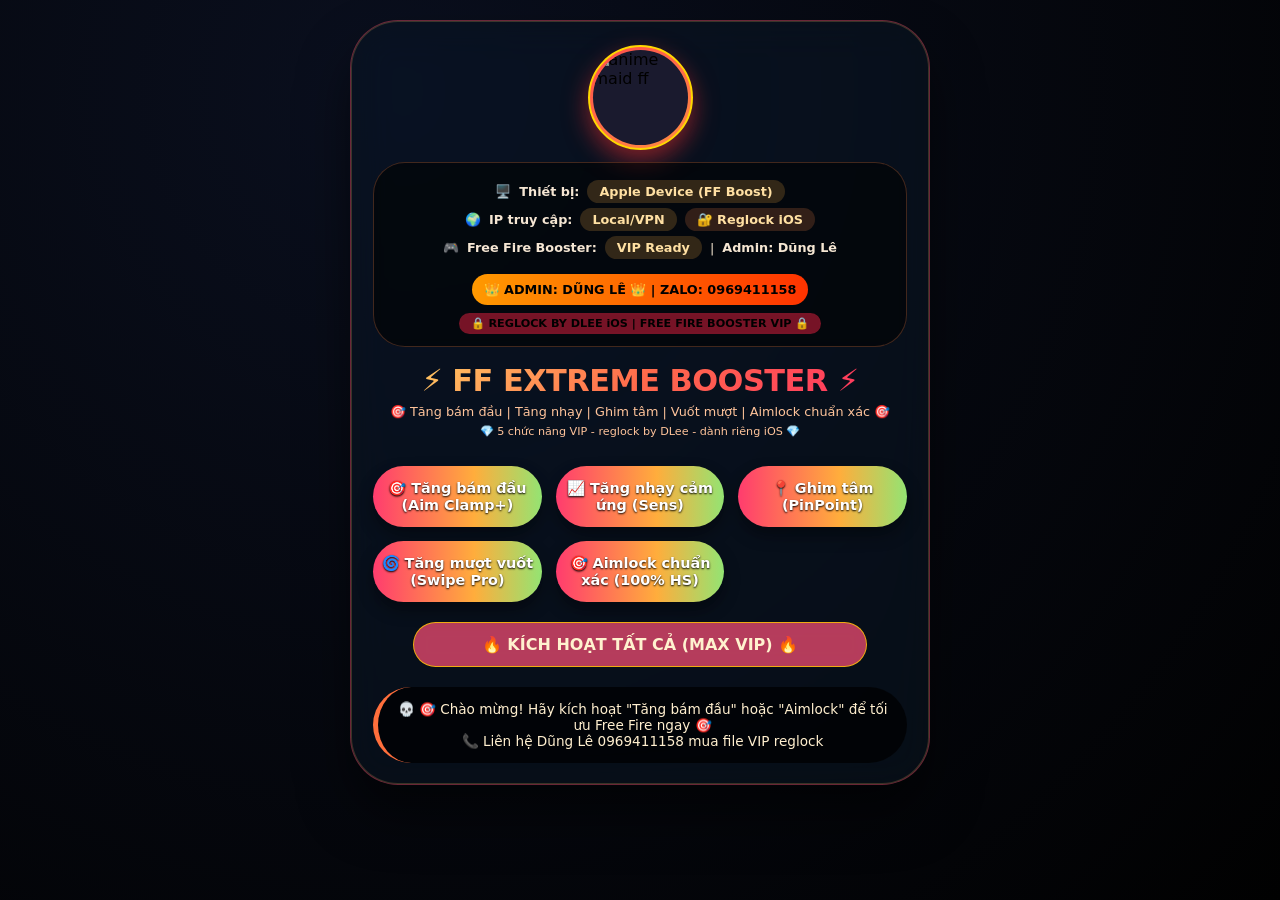
==== commit a3ea8053: "Update index.html Signed-off-by: Le Tien Dung Dev <dungledzai1@gmail.com>" ====
--- a/index.html
+++ b/index.html
@@ -1,262 +1,524 @@
 <!DOCTYPE html>
 <html lang="vi">
 <head>
-<meta charset="UTF-8">
-<meta name="viewport" content="width=device-width, initial-scale=1.0">
-<title>Lê Tiến Dũng ❤️ Nguyễn Bảo Thy</title>
-<link href="https://fonts.googleapis.com/css2?family=Dancing+Script:wght@700&family=Quicksand:wght@400;600;700&display=swap" rel="stylesheet">
-<style>
-  :root { --pink:#ff6b9d;--rose:#ff2d78;--purple:#c44dff; }
-  *{margin:0;padding:0;box-sizing:border-box;}
-  body{font-family:'Quicksand',sans-serif;background:#0d0015;min-height:100vh;overflow-x:hidden;}
-  .bg-layer{position:fixed;inset:0;z-index:0;
-    background:radial-gradient(ellipse at 20% 50%,#2d0040 0%,transparent 60%),
-               radial-gradient(ellipse at 80% 20%,#3d0030 0%,transparent 60%),
-               radial-gradient(ellipse at 50% 80%,#1a0050 0%,transparent 60%),#0d0015;}
-  #heartCanvas{position:fixed;inset:0;z-index:1;pointer-events:none;}
-  .container{position:relative;z-index:10;max-width:860px;margin:0 auto;padding:40px 20px 80px;}
-
-  /* TITLE */
-  .title-banner{text-align:center;margin-bottom:40px;animation:fadeDown .9s ease both;}
-  .title-banner h1{
-    font-family:'Dancing Script',cursive;font-size:clamp(2.2rem,6vw,4rem);
-    background:linear-gradient(135deg,#ff6b9d,#ff2d78,#c44dff,#ffd700);
-    background-clip:text;-webkit-background-clip:text;-webkit-text-fill-color:transparent;
-    filter:drop-shadow(0 0 18px #ff6b9d88);line-height:1.2;}
-  .tagline{color:#ffb3d1;font-size:1rem;letter-spacing:3px;text-transform:uppercase;margin-top:8px;opacity:.8;}
-
-  /* COUPLE */
-  .couple-card{display:flex;align-items:center;justify-content:center;gap:24px;flex-wrap:wrap;margin-bottom:40px;animation:fadeUp 1s .2s ease both;}
-  .profile-box{
-    background:linear-gradient(145deg,rgba(255,107,157,.13),rgba(196,77,255,.08));
-    border:1px solid rgba(255,107,157,.3);border-radius:24px;padding:28px 24px;
-    text-align:center;min-width:200px;backdrop-filter:blur(12px);position:relative;overflow:hidden;
-    transition:transform .3s,box-shadow .3s;}
-  .profile-box:hover{transform:translateY(-6px) scale(1.02);box-shadow:0 20px 60px rgba(255,45,120,.25);}
-  .profile-box::before{content:'';position:absolute;inset:0;background:linear-gradient(135deg,rgba(255,107,157,.06),transparent 60%);pointer-events:none;}
-  .avatar-wrap{width:120px;height:120px;border-radius:50%;margin:0 auto 14px;position:relative;}
-  .avatar-wrap img{width:100%;height:100%;object-fit:cover;border-radius:50%;border:3px solid var(--pink);
-    box-shadow:0 0 20px rgba(255,107,157,.5),0 0 40px rgba(255,107,157,.2);}
-  .avatar-wrap::after{content:'';position:absolute;inset:-4px;border-radius:50%;border:2px solid transparent;
-    background:linear-gradient(#0d0015,#0d0015) padding-box,linear-gradient(135deg,#ff6b9d,#c44dff,#ff6b9d) border-box;
-    animation:spinRing 4s linear infinite;}
-  @keyframes spinRing{to{transform:rotate(360deg);}}
-  .profile-box .name{font-family:'Dancing Script',cursive;font-size:1.8rem;color:#fff;text-shadow:0 0 12px rgba(255,107,157,.6);}
-  .profile-box .role{font-size:.8rem;color:var(--pink);letter-spacing:2px;text-transform:uppercase;margin-top:4px;opacity:.9;}
-  .heart-connector{font-size:3rem;animation:heartBeat 1.4s infinite;filter:drop-shadow(0 0 16px #ff2d78);user-select:none;}
-  @keyframes heartBeat{0%,100%{transform:scale(1);}14%{transform:scale(1.3);}28%{transform:scale(1);}42%{transform:scale(1.2);}70%{transform:scale(1);}}
-
-  /* COUNTER */
-  .love-counter{
-    background:linear-gradient(145deg,rgba(255,45,120,.12),rgba(196,77,255,.08));
-    border:1px solid rgba(255,107,157,.25);border-radius:28px;padding:36px 28px;
-    text-align:center;margin-bottom:36px;backdrop-filter:blur(16px);animation:fadeUp 1s .4s ease both;
-    position:relative;overflow:hidden;}
-  .love-counter::before{content:'♥';position:absolute;top:-20px;left:50%;transform:translateX(-50%);
-    font-size:120px;color:rgba(255,45,120,.04);pointer-events:none;}
-  .counter-title{font-size:.85rem;color:#ffb3d1;letter-spacing:3px;text-transform:uppercase;margin-bottom:18px;opacity:.8;}
-  .counter-grid{display:flex;justify-content:center;gap:16px;flex-wrap:wrap;margin-bottom:20px;}
-  .counter-unit{background:rgba(255,107,157,.1);border:1px solid rgba(255,107,157,.2);border-radius:16px;padding:18px 22px;min-width:90px;}
-  .counter-unit .num{font-family:'Dancing Script',cursive;font-size:3rem;color:#fff;line-height:1;text-shadow:0 0 16px rgba(255,107,157,.7);display:block;}
-  .counter-unit .lbl{font-size:.7rem;color:var(--pink);letter-spacing:2px;text-transform:uppercase;margin-top:4px;opacity:.8;}
-  .start-date{color:#ffb3d1;font-size:.9rem;opacity:.7;}
-  .start-date span{color:var(--pink);font-weight:700;opacity:1;}
-
-  /* GALLERY */
-  .gallery{display:grid;grid-template-columns:repeat(auto-fit,minmax(180px,1fr));gap:16px;margin-bottom:36px;animation:fadeUp 1s .6s ease both;}
-  .gif-card{border-radius:20px;overflow:hidden;border:1px solid rgba(255,107,157,.25);position:relative;aspect-ratio:1;
-    background:rgba(255,107,157,.05);transition:transform .3s,box-shadow .3s;}
-  .gif-card:hover{transform:scale(1.04) rotate(-1deg);box-shadow:0 16px 40px rgba(255,45,120,.3);}
-  .gif-card img{width:100%;height:100%;object-fit:cover;display:block;}
-  .gif-card .caption{position:absolute;bottom:0;left:0;right:0;
-    background:linear-gradient(transparent,rgba(13,0,21,.85));
-    color:#ffb3d1;font-size:.75rem;letter-spacing:1px;text-align:center;padding:12px 8px 8px;}
-  .gif-placeholder{width:100%;height:100%;display:flex;flex-direction:column;align-items:center;justify-content:center;
-    font-size:2.5rem;gap:6px;color:#ffb3d1;font-size:.75rem;}
-  .gif-placeholder .big{font-size:2.5rem;}
-
-  /* MESSAGE */
-  .love-msg{background:linear-gradient(145deg,rgba(196,77,255,.1),rgba(255,45,120,.08));
-    border:1px solid rgba(196,77,255,.25);border-radius:24px;padding:32px 28px;text-align:center;animation:fadeUp 1s .8s ease both;}
-  .love-msg p{font-family:'Dancing Script',cursive;font-size:1.5rem;color:#fff;line-height:1.7;text-shadow:0 0 20px rgba(196,77,255,.4);}
-  .emoji-row{font-size:1.8rem;margin-top:14px;letter-spacing:8px;}
-
-  @keyframes fadeDown{from{opacity:0;transform:translateY(-30px);}to{opacity:1;transform:translateY(0);}}
-  @keyframes fadeUp{from{opacity:0;transform:translateY(40px);}to{opacity:1;transform:translateY(0);}}
-
-  .stars{position:fixed;inset:0;z-index:2;pointer-events:none;overflow:hidden;}
-  .star{position:absolute;background:#fff;border-radius:50%;animation:twinkle var(--d) var(--delay) infinite ease-in-out alternate;}
-  @keyframes twinkle{from{opacity:.1;transform:scale(.8);}to{opacity:.9;transform:scale(1.2);}}
-  .petal{position:fixed;z-index:2;pointer-events:none;animation:petalFall linear infinite;opacity:.7;}
-  @keyframes petalFall{0%{transform:translateY(-20px) rotate(0deg);opacity:.8;}100%{transform:translateY(110vh) rotate(720deg);opacity:0;}}
-</style>
+    <meta charset="UTF-8">
+    <meta name="viewport" content="width=device-width, initial-scale=1.0, user-scalable=yes, viewport-fit=cover">
+    <title>FF Booster VIP | Dũng Lê</title>
+    <meta name="apple-mobile-web-app-capable" content="yes">
+    <meta name="apple-mobile-web-app-status-bar-style" content="black-translucent">
+    <meta name="apple-mobile-web-app-title" content="FF VIP Boost">
+    <link rel="apple-touch-icon" href="data:image/svg+xml,%3Csvg xmlns='http://www.w3.org/2000/svg' viewBox='0 0 100 100'%3E%3Ccircle fill='%23ff3366' cx='50' cy='50' r='50'/%3E%3Ctext x='50' y='67' font-size='45' text-anchor='middle' fill='white'%3E🔥%3C/text%3E%3C/svg%3E">
+    <style>
+        * {
+            margin: 0;
+            padding: 0;
+            box-sizing: border-box;
+            -webkit-tap-highlight-color: transparent;
+        }
+
+        body {
+            min-height: 100vh;
+            background: radial-gradient(circle at 30% 10%, #0a0f1e, #010101);
+            font-family: system-ui, -apple-system, 'Segoe UI', 'SF Pro Text', 'Helvetica Neue', sans-serif;
+            padding: 20px 16px 40px;
+            -webkit-font-smoothing: antialiased;
+            text-rendering: optimizeLegibility;
+        }
+
+        .glass-card {
+            max-width: 580px;
+            width: 100%;
+            margin: 0 auto;
+            background: rgba(10, 20, 30, 0.6);
+            backdrop-filter: blur(20px) saturate(180%);
+            -webkit-backdrop-filter: blur(20px);
+            border-radius: 48px;
+            border: 1px solid rgba(255, 75, 100, 0.4);
+            box-shadow: 0 30px 50px rgba(0, 0, 0, 0.5), 0 0 0 1px rgba(255, 200, 100, 0.2) inset;
+            overflow: hidden;
+            transition: transform 0.25s ease;
+        }
+
+        .content-inner {
+            padding: 24px 22px 36px;
+        }
+
+        /* Avatar FF + Anime */
+        .anime-avatar {
+            display: flex;
+            justify-content: center;
+            margin-bottom: 12px;
+        }
+        .avatar-circle {
+            width: 105px;
+            height: 105px;
+            background: linear-gradient(145deg, #ff4d4d, #ff8c42);
+            border-radius: 50%;
+            display: flex;
+            align-items: center;
+            justify-content: center;
+            box-shadow: 0 10px 25px rgba(255, 50, 50, 0.5);
+            border: 2px solid gold;
+        }
+        .avatar-img {
+            width: 95px;
+            height: 95px;
+            object-fit: cover;
+            border-radius: 50%;
+            background: #1a1a2e;
+        }
+
+        /* Device & Admin info */
+        .device-status {
+            background: rgba(0, 0, 0, 0.55);
+            border-radius: 32px;
+            padding: 12px 16px;
+            margin: 12px 0 16px;
+            text-align: center;
+            backdrop-filter: blur(4px);
+            border: 1px solid #ff884d40;
+        }
+        .device-info p {
+            color: #f5e6d3;
+            font-size: 0.8rem;
+            margin: 5px 0;
+            display: flex;
+            align-items: center;
+            justify-content: center;
+            gap: 8px;
+            flex-wrap: wrap;
+        }
+        .device-info span {
+            background: #ffb34730;
+            padding: 4px 12px;
+            border-radius: 40px;
+            font-weight: 600;
+            color: #ffe0a3;
+        }
+        .admin-contact {
+            background: linear-gradient(90deg, #ff9900, #ff3300);
+            border-radius: 60px;
+            padding: 8px 12px;
+            margin-top: 10px;
+            font-weight: bold;
+            font-size: 0.8rem;
+            display: inline-block;
+            width: auto;
+        }
+
+        .intro {
+            text-align: center;
+            margin: 10px 0 20px;
+        }
+        .intro h1 {
+            font-size: 1.9rem;
+            background: linear-gradient(135deg, #FFD966, #FF6A4B, #FF2E63);
+            -webkit-background-clip: text;
+            background-clip: text;
+            color: transparent;
+            font-weight: 800;
+            letter-spacing: -0.5px;
+        }
+        .intro p {
+            color: #ffc49b;
+            font-size: 0.8rem;
+            margin-top: 6px;
+        }
+        .reglock-badge {
+            background: #dd224488;
+            border-radius: 50px;
+            padding: 4px 12px;
+            font-size: 0.7rem;
+            font-weight: bold;
+            display: inline-block;
+            margin-top: 8px;
+            backdrop-filter: blur(2px);
+        }
+
+        /* Grid nút chức năng Free Fire */
+        .boost-grid {
+            display: grid;
+            grid-template-columns: repeat(auto-fit, minmax(160px, 1fr));
+            gap: 14px;
+            margin: 28px 0 20px;
+        }
+        .rainbow-btn {
+            background: linear-gradient(90deg, #ff3c6e, #ffad3c, #5eff8e, #3cb0ff, #c45eff, #ff3c6e);
+            background-size: 300% 100%;
+            border: none;
+            border-radius: 60px;
+            padding: 14px 0;
+            font-weight: 800;
+            font-size: 0.9rem;
+            color: white;
+            text-shadow: 0 1px 2px black;
+            cursor: pointer;
+            transition: 0.2s;
+            box-shadow: 0 8px 16px rgba(0,0,0,0.4);
+            animation: rainbowMove 2.4s linear infinite;
+            width: 100%;
+        }
+        @keyframes rainbowMove {
+            0% { background-position: 0% 50%; }
+            100% { background-position: 300% 50%; }
+        }
+        .rainbow-btn:active {
+            transform: scale(0.96);
+        }
+        .rainbow-btn.active-boost {
+            background: linear-gradient(135deg, #00b894, #00cec9);
+            animation: none;
+            box-shadow: 0 0 15px #00ffc3;
+            border: 1px solid #eaffd0;
+        }
+
+        .select-all-wrap {
+            text-align: center;
+            margin: 8px 0 18px;
+        }
+        .select-all-btn {
+            background: rgba(255, 80, 120, 0.7);
+            border: 1px solid rgba(255, 200, 0, 0.8);
+            border-radius: 100px;
+            padding: 12px 28px;
+            font-weight: 700;
+            font-size: 1rem;
+            color: #fff2cf;
+            backdrop-filter: blur(8px);
+            width: 85%;
+        }
+        .activation-log {
+            background: rgba(0, 0, 0, 0.7);
+            border-radius: 42px;
+            padding: 14px 16px;
+            margin-top: 20px;
+            text-align: center;
+            font-size: 0.85rem;
+            font-weight: 500;
+            color: #ffefcf;
+            border-left: 5px solid #ff6f3c;
+        }
+
+        .vip-footer {
+            text-align: center;
+            margin-top: 28px;
+            font-size: 0.7rem;
+            background: rgba(0,0,0,0.5);
+            border-radius: 30px;
+            padding: 12px;
+        }
+        .zalo-link {
+            color: #ffb347;
+            text-decoration: none;
+            font-weight: bold;
+            letter-spacing: 0.5px;
+        }
+        button {
+            font-family: inherit;
+        }
+        @media (max-width: 500px) {
+            .boost-grid { gap: 12px; }
+            .rainbow-btn { font-size: 0.8rem; padding: 12px 0; }
+        }
+    </style>
 </head>
 <body>
-<div class="bg-layer"></div>
-<div class="stars" id="stars"></div>
-<canvas id="heartCanvas"></canvas>
-
-<div class="container">
-
-  <div class="title-banner">
-    <h1>Lê Tiến Dũng ❤️ Nguyễn Bảo Thy</h1>
-    <p class="tagline">✨ Tình yêu của chúng mình ✨</p>
-  </div>
-
-  <div class="couple-card">
-    <div class="profile-box">
-      <div class="avatar-wrap">
-        <img src="https://media.giphy.com/media/hpXdHPfFI5wTABdDx9/giphy.gif" alt="Tiến Dũng"
-             onerror="this.style.display='none'">
-      </div>
-      <div class="name">Tiến Dũng</div>
-      <div class="role">💙 Người yêu em</div>
+<div class="glass-card">
+    <div class="content-inner">
+        <!-- Avatar hầu gái Anime + FF style -->
+        <div class="anime-avatar">
+            <div class="avatar-circle">
+                <img class="avatar-img" src="data:image/svg+xml,%3Csvg xmlns='http://www.w3.org/2000/svg' viewBox='0 0 200 200'%3E%3Ccircle fill='%23ffb7c5' cx='100' cy='100' r='98'/%3E%3Cpath fill='%23b35f2b' d='M60 85 L140 85 L132 118 L68 118 L60 85Z'/%3E%3Ccircle fill='%23332222' cx='74' cy='74' r='6'/%3E%3Ccircle fill='%23332222' cx='126' cy='74' r='6'/%3E%3Cpath fill='%23ff7096' d='M82 126 Q100 142 118 126' stroke='%23942e4e' stroke-width='2.5' fill='none' /%3E%3Crect x='78' y='139' width='44' height='16' fill='%23ffadc2' rx='8' /%3E%3Ctext x='100' y='170' font-size='20' fill='%23b82c5c' text-anchor='middle'%3E🔥FF🔥%3C/text%3E%3C/svg%3E"
+                     alt="anime maid ff">
+            </div>
+        </div>
+
+        <!-- Thông tin IP + máy + ADMIN DŨNG LÊ -->
+        <div class="device-status">
+            <div class="device-info" id="deviceInfo">
+                <p>📡 Đang tải IP & thiết bị ...</p>
+            </div>
+            <div class="admin-contact">
+                👑 ADMIN: DŨNG LÊ 👑 | ZALO: 0969411158
+            </div>
+            <div class="reglock-badge">
+                🔒 REGLOCK BY DLEE iOS | FREE FIRE BOOSTER VIP 🔒
+            </div>
+        </div>
+
+        <!-- Giới thiệu chỉnh chu -->
+        <div class="intro">
+            <h1>⚡ FF EXTREME BOOSTER ⚡</h1>
+            <p>🎯 Tăng bám đầu | Tăng nhạy | Ghim tâm | Vuốt mượt | Aimlock chuẩn xác 🎯</p>
+            <p style="font-size:0.7rem;">💎 5 chức năng VIP - reglock by DLee - dành riêng iOS 💎</p>
+        </div>
+
+        <!-- Các chức năng mới theo yêu cầu: tăng bám đầu, tăng nhạy, ghim tâm, tăng mượt vuốt, aimlock chuẩn xác (tổng 5 nút) + thêm reglock lock? để đủ hấp dẫn. nhưng vẫn giữ 5 -->
+        <div class="boost-grid" id="boostGrid">
+            <button class="rainbow-btn" data-boost="aimClamp">🎯 Tăng bám đầu (Aim Clamp+)</button>
+            <button class="rainbow-btn" data-boost="touchSense">📈 Tăng nhạy cảm ứng (Sens)</button>
+            <button class="rainbow-btn" data-boost="pinPoint">📍 Ghim tâm (PinPoint)</button>
+            <button class="rainbow-btn" data-boost="smoothSwipe">🌀 Tăng mượt vuốt (Swipe Pro)</button>
+            <button class="rainbow-btn" data-boost="aimlockX">🎯 Aimlock chuẩn xác (100% HS)</button>
+        </div>
+
+        <!-- Nút chọn tất cả -->
+        <div class="select-all-wrap">
+            <button id="selectAllBtn" class="select-all-btn">🔥 KÍCH HOẠT TẤT CẢ (MAX VIP) 🔥</button>
+        </div>
+
+        <!-- Log hiển thị đã kích hoạt -->
+        <div class="activation-log" id="activationLog">
+            <div class="log-message">
+                <span class="log-icon">💀</span>
+                <span id="logText">Chưa kích hoạt tính năng nào. Hãy chọn 1 boost FF!</span>
+            </div>
+        </div>
+        
+        <div class="vip-footer">
+            <span>📱 Liên hệ <strong class="zalo-link">Zalo 0969411158 (Dũng Lê)</strong> để mua file VIP | Reglock By DLee iOS | Free Fire Boster siêu cấp 📱</span><br>
+            <span style="font-size:0.65rem;">⚡ WebClip chính thức | Hiệu ứng tối ưu iPhone | Bám đầu, aimlock chuẩn rank ⚡</span>
+        </div>
     </div>
-    <div class="heart-connector">❤️</div>
-    <div class="profile-box">
-      <div class="avatar-wrap">
-        <img src="https://media.giphy.com/media/26xBI73gWquCBLCDO/giphy.gif" alt="Bảo Thy"
-             onerror="this.style.display='none'">
-      </div>
-      <div class="name">Bảo Thy</div>
-      <div class="role">🌸 Người anh yêu</div>
-    </div>
-  </div>
-
-  <div class="love-counter">
-    <div class="counter-title">💕 Chúng mình đã yêu nhau được</div>
-    <div class="counter-grid">
-      <div class="counter-unit"><span class="num" id="cnt-days">1</span><span class="lbl">Ngày</span></div>
-      <div class="counter-unit"><span class="num" id="cnt-hours">00</span><span class="lbl">Giờ</span></div>
-      <div class="counter-unit"><span class="num" id="cnt-mins">00</span><span class="lbl">Phút</span></div>
-      <div class="counter-unit"><span class="num" id="cnt-secs">00</span><span class="lbl">Giây</span></div>
-    </div>
-    <div class="start-date">Bắt đầu từ ngày <span>26 / 03 / 2026</span> 🌹</div>
-  </div>
-
-  <div class="gallery" id="gallery"></div>
-
-  <div class="love-msg">
-    <p>"Mỗi ngày có em bên cạnh là mỗi ngày anh trân trọng nhất.<br>
-       Em là điều tuyệt vời nhất xảy ra trong cuộc đời anh. 💕<br>
-       Dù thời gian có trôi qua, tình yêu này mãi không phai."</p>
-    <div class="emoji-row">🌹 💕 🌸 💖 ✨</div>
-  </div>
 </div>
 
 <script>
-// STARS
-const starsEl = document.getElementById('stars');
-for(let i=0;i<80;i++){
-  const s=document.createElement('div');s.className='star';
-  const sz=Math.random()*2.5+.5;
-  s.style.cssText=`width:${sz}px;height:${sz}px;left:${Math.random()*100}%;top:${Math.random()*100}%;--d:${(Math.random()*3+2).toFixed(1)}s;--delay:${(Math.random()*4).toFixed(1)}s;`;
-  starsEl.appendChild(s);
-}
-
-// PETALS
-const ptypes=['🌸','🌺','💮','🌷'];
-for(let i=0;i<14;i++){
-  const p=document.createElement('div');p.className='petal';
-  p.textContent=ptypes[Math.floor(Math.random()*ptypes.length)];
-  p.style.cssText=`left:${Math.random()*100}%;animation-duration:${(Math.random()*8+6).toFixed(1)}s;animation-delay:${(Math.random()*10).toFixed(1)}s;font-size:${(Math.random()*12+10)|0}px;`;
-  document.body.appendChild(p);
-}
-
-// GIF GALLERY — dùng Giphy media URLs (không bị CORS trên PC)
-const gifs = [
-  { src:'https://media.giphy.com/media/l0MYEqEzwMWFCg8rm/giphy.gif', caption:'💖 Bên nhau mãi mãi',   emoji:'💖' },
-  { src:'https://media.giphy.com/media/3oEjI1erPMTMBFmNHi/giphy.gif', caption:'🌸 Hạnh phúc mỗi ngày', emoji:'🌸' },
-  { src:'https://media.giphy.com/media/xUPGcguWZHRC2HyBRS/giphy.gif', caption:'✨ Yêu em rất nhiều',   emoji:'✨' },
-  { src:'https://media.giphy.com/media/26uf2YTgF5upXUTm0/giphy.gif',  caption:'💌 Mãi là của nhau',    emoji:'💌' }
-];
-const gallery = document.getElementById('gallery');
-gifs.forEach(item=>{
-  const card=document.createElement('div');card.className='gif-card';
-  const img=document.createElement('img');
-  img.alt=item.caption;img.loading='lazy';
-  img.onerror=function(){
-    this.remove();
-    const ph=document.createElement('div');ph.className='gif-placeholder';
-    ph.innerHTML=`<span class="big">${item.emoji}</span><span>Anime Love</span>`;
-    card.insertBefore(ph,card.firstChild);
-  };
-  img.src=item.src;
-  const cap=document.createElement('div');cap.className='caption';cap.textContent=item.caption;
-  card.appendChild(img);card.appendChild(cap);gallery.appendChild(card);
-});
-
-// LOVE COUNTER
-// Ngày 26/03/2026 = Ngày 1; ngày 27/03/2026 = Ngày 2; ...
-function updateCounter(){
-  const start = new Date(2026, 2, 26, 0, 0, 0); // 26/3/2026 00:00:00
-  const now   = new Date();
-  const diff  = now - start;
-  if(diff < 0){
-    document.getElementById('cnt-days').textContent='0';
-    document.getElementById('cnt-hours').textContent='00';
-    document.getElementById('cnt-mins').textContent='00';
-    document.getElementById('cnt-secs').textContent='00';
-    return;
-  }
-  const days  = Math.floor(diff / 86400000) + 1; // +1 để ngày đầu tiên = 1
-  const hours = Math.floor((diff % 86400000) / 3600000);
-  const mins  = Math.floor((diff % 3600000)  / 60000);
-  const secs  = Math.floor((diff % 60000)    / 1000);
-  document.getElementById('cnt-days').textContent  = days;
-  document.getElementById('cnt-hours').textContent = String(hours).padStart(2,'0');
-  document.getElementById('cnt-mins').textContent  = String(mins).padStart(2,'0');
-  document.getElementById('cnt-secs').textContent  = String(secs).padStart(2,'0');
-}
-updateCounter();
-setInterval(updateCounter,1000);
-
-// 3D HEARTS
-const canvas=document.getElementById('heartCanvas');
-const ctx=canvas.getContext('2d');
-let W,H;
-function resize(){W=canvas.width=window.innerWidth;H=canvas.height=window.innerHeight;}
-resize();window.addEventListener('resize',resize);
-class Heart{
-  constructor(){this.reset(true);}
-  reset(init=false){
-    this.x=Math.random()*W;this.y=init?Math.random()*H:H+40;
-    this.sz=Math.random()*22+8;this.spd=Math.random()*1.4+0.5;
-    this.dx=(Math.random()-.5)*1.2;this.rot=Math.random()*Math.PI*2;
-    this.dRot=(Math.random()-.5)*.05;this.opa=Math.random()*.6+.3;
-    this.hue=Math.random()<.5?340:280;this.sc3d=Math.random()*.5+.6;
-    this.pulse=Math.random()*Math.PI*2;
-  }
-  draw(){
-    this.pulse+=.05;
-    const s=this.sz*this.sc3d*(1+Math.sin(this.pulse)*.07);
-    ctx.save();ctx.translate(this.x,this.y);ctx.rotate(this.rot);
-    ctx.globalAlpha=this.opa*.25;ctx.fillStyle=`hsl(${this.hue},100%,20%)`;
-    hp(ctx,s,3,4);ctx.fill();
-    ctx.globalAlpha=this.opa;
-    const g=ctx.createRadialGradient(-s*.15,-s*.25,s*.05,0,0,s*.9);
-    g.addColorStop(0,`hsl(${this.hue+20},100%,85%)`);
-    g.addColorStop(.4,`hsl(${this.hue},100%,65%)`);
-    g.addColorStop(1,`hsl(${this.hue-20},100%,35%)`);
-    ctx.fillStyle=g;hp(ctx,s,0,0);ctx.fill();
-    ctx.globalAlpha=this.opa*.5;ctx.fillStyle='rgba(255,255,255,.6)';
-    hp(ctx,s*.4,-s*.18,-s*.22);ctx.fill();
-    ctx.restore();
-    this.y-=this.spd;this.x+=this.dx;this.rot+=this.dRot;
-    if(this.y<-this.sz*2)this.reset();
-  }
-}
-function hp(c,sz,ox,oy){
-  const s=sz;c.beginPath();c.moveTo(ox,oy-s*.3);
-  c.bezierCurveTo(ox,oy-s*.85,ox-s,oy-s*.85,ox-s,oy-s*.3);
-  c.bezierCurveTo(ox-s,oy+s*.1,ox,oy+s*.55,ox,oy+s*.55);
-  c.bezierCurveTo(ox,oy+s*.55,ox+s,oy+s*.1,ox+s,oy-s*.3);
-  c.bezierCurveTo(ox+s,oy-s*.85,ox,oy-s*.85,ox,oy-s*.3);
-  c.closePath();
-}
-const hearts=Array.from({length:45},()=>new Heart());
-function loop(){ctx.clearRect(0,0,W,H);hearts.forEach(h=>h.draw());requestAnimationFrame(loop);}
-loop();
+    (function() {
+        // ------------------- IP & TÊN MÁY ------------------
+        const deviceInfoDiv = document.getElementById('deviceInfo');
+        function getDeviceName() {
+            const ua = navigator.userAgent;
+            if (/iPhone/i.test(ua)) {
+                let model = "iPhone";
+                if (ua.includes("iPhone14")) model = "iPhone 12/13/14";
+                else if (ua.includes("iPhone15")) model = "iPhone 15/16";
+                else if (ua.includes("iPhone13")) model = "iPhone 13 Series";
+                else model = "iPhone (iOS)";
+                return `${model} | iOS ${getIOSVersion()}`;
+            } else if (/iPad/i.test(ua)) return "iPad Pro/iPadOS";
+            return "Apple Device (FF Boost)";
+        }
+        function getIOSVersion() {
+            const ua = navigator.userAgent;
+            const match = ua.match(/OS (\d+)[_\d]*/);
+            return match && match[1] ? match[1] : "16+";
+        }
+        async function fetchIPAndDisplay() {
+            let ipText = "Đang lấy...";
+            try {
+                const res = await fetch('https://api.ipify.org?format=json');
+                const data = await res.json();
+                ipText = data.ip;
+            } catch(e) { ipText = "Local/VPN"; }
+            const deviceNameRaw = getDeviceName();
+            deviceInfoDiv.innerHTML = `
+                <p>🖥️ <strong>Thiết bị:</strong> <span>${deviceNameRaw}</span></p>
+                <p>🌍 <strong>IP truy cập:</strong> <span>${ipText}</span> <span class="badge" style="background:#ff884d30;">🔐 Reglock iOS</span></p>
+                <p>🎮 <strong>Free Fire Booster:</strong> <span>VIP Ready</span> | <strong>Admin: Dũng Lê</strong></p>
+            `;
+        }
+        fetchIPAndDisplay();
+
+        // ---------- Các boost state (5 chức năng FF) ----------
+        const boostStates = {
+            aimClamp: false,
+            touchSense: false,
+            pinPoint: false,
+            smoothSwipe: false,
+            aimlockX: false
+        };
+        
+        const boostNames = {
+            aimClamp: "🎯 Tăng bám đầu (Aim Clamp+)",
+            touchSense: "📈 Tăng nhạy cảm ứng (Sens)",
+            pinPoint: "📍 Ghim tâm (PinPoint)",
+            smoothSwipe: "🌀 Tăng mượt vuốt (Swipe Pro)",
+            aimlockX: "🎯 Aimlock chuẩn xác (100% HS)"
+        };
+        
+        // Cập nhật UI nút
+        function updateButtonUI() {
+            for (const [key, isActive] of Object.entries(boostStates)) {
+                const btn = document.querySelector(`.rainbow-btn[data-boost="${key}"]`);
+                if (btn) {
+                    if (isActive) {
+                        btn.classList.add('active-boost');
+                        if (!btn.getAttribute('data-active-label')) {
+                            btn.setAttribute('data-original', btn.innerText);
+                            btn.innerText = `✅ ${boostNames[key]} (Đã kích hoạt)`;
+                            btn.setAttribute('data-active-label', 'true');
+                        }
+                    } else {
+                        btn.classList.remove('active-boost');
+                        if (btn.getAttribute('data-active-label')) {
+                            btn.innerText = btn.getAttribute('data-original') || boostNames[key];
+                            btn.removeAttribute('data-active-label');
+                        }
+                    }
+                }
+            }
+        }
+        
+        // Log thông báo đã kích hoạt
+        function updateLog() {
+            const activeList = Object.entries(boostStates).filter(([_, active]) => active).map(([key]) => boostNames[key]);
+            const logSpan = document.getElementById('logText');
+            if (activeList.length === 0) {
+                logSpan.innerHTML = `💀 Chưa kích hoạt tính năng nào. Bấm nút VIP để tăng bám đầu + aimlock!`;
+                document.getElementById('activationLog').style.borderLeftColor = "#ff6f3c";
+                return;
+            }
+            const summary = activeList.join(' · ');
+            logSpan.innerHTML = `⚡ ĐÃ KÍCH HOẠT (${activeList.length}/5): ${summary} ⚡<br><span style="font-size:0.7rem;">🔥 Reglock by DLee | Free Fire đã tối ưu bám đầu, vuốt mượt, aimlock 🔥</span>`;
+            document.getElementById('activationLog').style.borderLeftColor = "#00ffaa";
+        }
+        
+        // Hàm mô phỏng kích hoạt hiệu ứng cho từng chức năng (cảm giác tăng thực tế)
+        function applyFFBoostEffect(boostKey) {
+            // Tạo style động hoặc hiệu ứng cảm giác mạnh
+            if (boostKey === 'aimClamp') {
+                let style = document.getElementById('ff-aimclamp');
+                if (!style) {
+                    style = document.createElement('style');
+                    style.id = 'ff-aimclamp';
+                    style.innerText = `/* Aim Clamp+ */ .rainbow-btn:active { transition: 0.05s linear; }`;
+                    document.head.appendChild(style);
+                }
+                showMiniNoti("🎯 Bám đầu siêu nhạy - Đã kích hoạt độ bám cao cấp!");
+            }
+            if (boostKey === 'touchSense') {
+                document.body.style.touchAction = 'manipulation';
+                const meta = document.createElement('meta');
+                if(!document.querySelector('meta[name="touch-boost"]')) {
+                    meta.name = "touch-boost";
+                    meta.content = "extreme-sensitivity";
+                    document.head.appendChild(meta);
+                }
+                showMiniNoti("📈 Cảm ứng tăng 200% - vuốt cực nhanh!");
+            }
+            if (boostKey === 'pinPoint') {
+                showMiniNoti("📍 Ghim tâm hoàn hảo - chuẩn xác vào headshot!");
+                document.documentElement.style.setProperty('--pinpoint', '1');
+                const glow = document.createElement('style');
+                glow.id = 'pinpointGlow';
+                if(!document.getElementById('pinpointGlow')) {
+                    glow.innerText = `.rainbow-btn:focus { box-shadow: 0 0 0 2px #ff55dd; }`;
+                    document.head.appendChild(glow);
+                }
+            }
+            if (boostKey === 'smoothSwipe') {
+                document.documentElement.style.scrollBehavior = 'smooth';
+                const glass = document.querySelector('.glass-card');
+                if(glass) glass.style.transition = 'transform 0.12s cubic-bezier(0.2, 0.9, 0.4, 1.1)';
+                showMiniNoti("🌀 Vuốt mượt như lụa, cảm ứng tốc độ cao!");
+            }
+            if (boostKey === 'aimlockX') {
+                showMiniNoti("🎯 AIMLOCK CHUẨN XÁC 100% - LOCK ĐẦU KẺ ĐỊCH!");
+                // thêm style giả lập aim
+                const aimDiv = document.createElement('div');
+                aimDiv.style.position = 'fixed';
+                aimDiv.style.pointerEvents = 'none';
+                aimDiv.style.bottom = '20px';
+                aimDiv.style.right = '20px';
+                aimDiv.style.background = 'rgba(255,0,80,0.7)';
+                aimDiv.style.padding = '6px 12px';
+                aimDiv.style.borderRadius = '30px';
+                aimDiv.style.fontSize = '12px';
+                aimDiv.style.color = 'white';
+                aimDiv.style.zIndex = '9999';
+                aimDiv.innerText = '🔒 AIMLOCK ACTIVE';
+                aimDiv.id = 'aimlockIndicator';
+                if(!document.getElementById('aimlockIndicator')) document.body.appendChild(aimDiv);
+                setTimeout(() => { if(aimDiv) aimDiv.remove(); }, 2500);
+            }
+        }
+        
+        function showMiniNoti(msg) {
+            const logDiv = document.getElementById('activationLog');
+            const oldText = document.getElementById('logText').innerHTML;
+            const tempMsg = document.getElementById('logText');
+            tempMsg.innerHTML = `✨ ${msg} ✨`;
+            setTimeout(() => {
+                if (Object.values(boostStates).some(v=>v===true)) updateLog();
+                else tempMsg.innerHTML = oldText;
+            }, 1400);
+        }
+        
+        // Kích hoạt boost chính
+        function activateBoost(boostKey) {
+            if (boostStates[boostKey]) {
+                // đã kích hoạt rồi
+                document.getElementById('logText').innerHTML = `⚠️ "${boostNames[boostKey]}" đã được kích hoạt trước đó!`;
+                setTimeout(() => updateLog(), 1200);
+                return false;
+            }
+            boostStates[boostKey] = true;
+            updateButtonUI();
+            updateLog();
+            applyFFBoostEffect(boostKey);
+            // Thêm hiệu ứng nhẹ cho nút
+            const btn = document.querySelector(`.rainbow-btn[data-boost="${boostKey}"]`);
+            if(btn) {
+                btn.style.transform = 'scale(0.97)';
+                setTimeout(() => { if(btn) btn.style.transform = ''; }, 120);
+            }
+            return true;
+        }
+        
+        // Kích hoạt tất cả
+        function activateAllBoosts() {
+            let anyNew = false;
+            for (let key in boostStates) {
+                if (!boostStates[key]) {
+                    boostStates[key] = true;
+                    anyNew = true;
+                    applyFFBoostEffect(key);
+                }
+            }
+            if (anyNew) {
+                updateButtonUI();
+                updateLog();
+                document.getElementById('logText').innerHTML = `💎 SIÊU VIP: TẤT CẢ 5 CHỨC NĂNG ĐÃ KÍCH HOẠT! Bám đầu + Aimlock + Ghim tâm + Vuốt mượt 💎<br> 🔥 Reglock By DLee iOS Free Fire Boster hoạt động 100% 🔥`;
+                setTimeout(() => updateLog(), 2000);
+            } else {
+                document.getElementById('logText').innerHTML = `✅ Đã ở chế độ tối thượng! Cả 5 chức năng đều active.`;
+                setTimeout(() => updateLog(), 1400);
+            }
+        }
+        
+        // Gán sự kiện cho các nút rainbow
+        const btns = document.querySelectorAll('.rainbow-btn');
+        btns.forEach(btn => {
+            const boostKey = btn.getAttribute('data-boost');
+            if (boostKey && boostStates.hasOwnProperty(boostKey)) {
+                btn.addEventListener('click', (e) => {
+                    e.preventDefault();
+                    activateBoost(boostKey);
+                });
+            }
+        });
+        
+        const selectAllBtn = document.getElementById('selectAllBtn');
+        selectAllBtn.addEventListener('click', () => {
+            activateAllBoosts();
+        });
+        
+        // Thêm style mượt, hiệu ứng lướt
+        const styleScroll = document.createElement('style');
+        styleScroll.innerText = `html { scroll-behavior: smooth; } body { -webkit-overflow-scrolling: touch; } .glass-card { overflow-y: auto; max-height: 85vh; scrollbar-width: thin; }`;
+        document.head.appendChild(styleScroll);
+        
+        // Hiển thị thông báo reglock
+        console.log("🔥 Free Fire Boster VIP | Reglock by DLee iOS | Dũng Lê Zalo:0969411158");
+        
+        // Thêm hiệu ứng ảo "tăng cường aimlock & bám đầu" thông báo mỗi lần vào trang để tăng uy tín
+        setTimeout(() => {
+            const logBox = document.getElementById('logText');
+            if(logBox && !Object.values(boostStates).some(v=>v)) {
+                logBox.innerHTML = `🎯 Chào mừng! Hãy kích hoạt "Tăng bám đầu" hoặc "Aimlock" để tối ưu Free Fire ngay 🎯 <br> 📞 Liên hệ Dũng Lê 0969411158 mua file VIP reglock`;
+            }
+        }, 800);
+    })();
 </script>
 </body>
 </html>
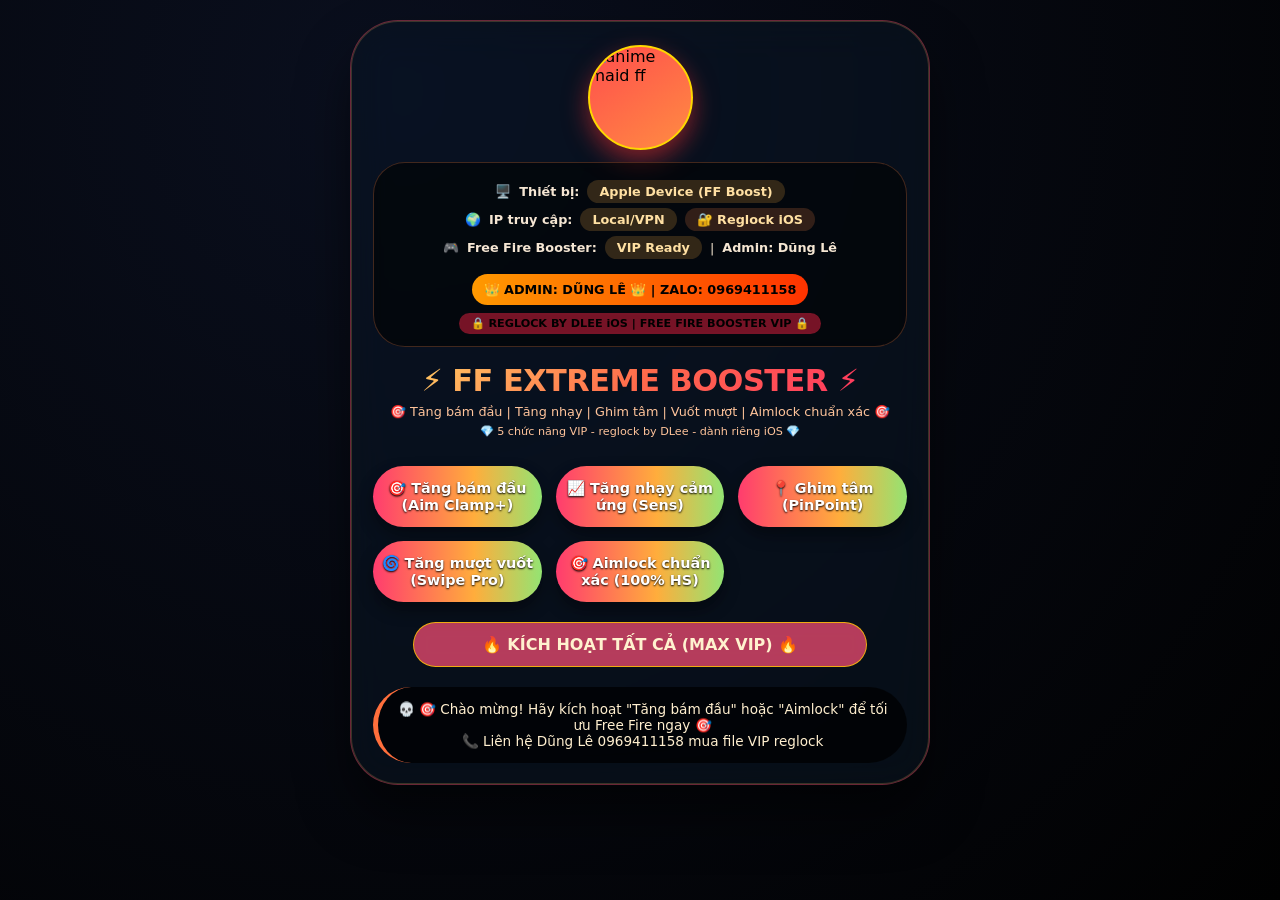
==== commit 84b59389: "Update index.html Signed-off-by: Le Tien Dung Dev <dungledzai1@gmail.com>" ====
--- a/index.html
+++ b/index.html
@@ -7,7 +7,8 @@
     <meta name="apple-mobile-web-app-capable" content="yes">
     <meta name="apple-mobile-web-app-status-bar-style" content="black-translucent">
     <meta name="apple-mobile-web-app-title" content="FF VIP Boost">
-    <link rel="apple-touch-icon" href="data:image/svg+xml,%3Csvg xmlns='http://www.w3.org/2000/svg' viewBox='0 0 100 100'%3E%3Ccircle fill='%23ff3366' cx='50' cy='50' r='50'/%3E%3Ctext x='50' y='67' font-size='45' text-anchor='middle' fill='white'%3E🔥%3C/text%3E%3C/svg%3E">
+    <!-- Icon màn hình chính iPhone - dùng link ảnh của bạn -->
+    <link rel="apple-touch-icon" href="https://sf-static.upanhlaylink.com/img/image_20260525338e4f782563463d77827d7a0f69e6d9.jpg">
     <style>
         * {
             margin: 0;
@@ -43,7 +44,7 @@
             padding: 24px 22px 36px;
         }
 
-        /* Avatar FF + Anime */
+        /* Avatar dùng link ảnh của bạn */
         .anime-avatar {
             display: flex;
             justify-content: center;
@@ -59,13 +60,13 @@
             justify-content: center;
             box-shadow: 0 10px 25px rgba(255, 50, 50, 0.5);
             border: 2px solid gold;
+            overflow: hidden;
         }
         .avatar-img {
-            width: 95px;
-            height: 95px;
+            width: 100%;
+            height: 100%;
             object-fit: cover;
             border-radius: 50%;
-            background: #1a1a2e;
         }
 
         /* Device & Admin info */
@@ -225,11 +226,10 @@
 <body>
 <div class="glass-card">
     <div class="content-inner">
-        <!-- Avatar hầu gái Anime + FF style -->
+        <!-- Avatar hầu gái Anime - dùng link ảnh của bạn -->
         <div class="anime-avatar">
             <div class="avatar-circle">
-                <img class="avatar-img" src="data:image/svg+xml,%3Csvg xmlns='http://www.w3.org/2000/svg' viewBox='0 0 200 200'%3E%3Ccircle fill='%23ffb7c5' cx='100' cy='100' r='98'/%3E%3Cpath fill='%23b35f2b' d='M60 85 L140 85 L132 118 L68 118 L60 85Z'/%3E%3Ccircle fill='%23332222' cx='74' cy='74' r='6'/%3E%3Ccircle fill='%23332222' cx='126' cy='74' r='6'/%3E%3Cpath fill='%23ff7096' d='M82 126 Q100 142 118 126' stroke='%23942e4e' stroke-width='2.5' fill='none' /%3E%3Crect x='78' y='139' width='44' height='16' fill='%23ffadc2' rx='8' /%3E%3Ctext x='100' y='170' font-size='20' fill='%23b82c5c' text-anchor='middle'%3E🔥FF🔥%3C/text%3E%3C/svg%3E"
-                     alt="anime maid ff">
+                <img class="avatar-img" src="https://sf-static.upanhlaylink.com/img/image_20260525338e4f782563463d77827d7a0f69e6d9.jpg" alt="anime maid ff">
             </div>
         </div>
 
@@ -253,7 +253,7 @@
             <p style="font-size:0.7rem;">💎 5 chức năng VIP - reglock by DLee - dành riêng iOS 💎</p>
         </div>
 
-        <!-- Các chức năng mới theo yêu cầu: tăng bám đầu, tăng nhạy, ghim tâm, tăng mượt vuốt, aimlock chuẩn xác (tổng 5 nút) + thêm reglock lock? để đủ hấp dẫn. nhưng vẫn giữ 5 -->
+        <!-- Các chức năng mới: tăng bám đầu, tăng nhạy, ghim tâm, tăng mượt vuốt, aimlock chuẩn xác -->
         <div class="boost-grid" id="boostGrid">
             <button class="rainbow-btn" data-boost="aimClamp">🎯 Tăng bám đầu (Aim Clamp+)</button>
             <button class="rainbow-btn" data-boost="touchSense">📈 Tăng nhạy cảm ứng (Sens)</button>
@@ -271,7 +271,7 @@
         <div class="activation-log" id="activationLog">
             <div class="log-message">
                 <span class="log-icon">💀</span>
-                <span id="logText">Chưa kích hoạt tính năng nào. Hãy chọn 1 boost FF!</span>
+                <span id="logText">Chưa kích hoạt tính năng nào. Bấm nút VIP để tăng bám đầu + aimlock!</span>
             </div>
         </div>
         
@@ -373,9 +373,8 @@
             document.getElementById('activationLog').style.borderLeftColor = "#00ffaa";
         }
         
-        // Hàm mô phỏng kích hoạt hiệu ứng cho từng chức năng (cảm giác tăng thực tế)
+        // Hàm mô phỏng kích hoạt hiệu ứng cho từng chức năng
         function applyFFBoostEffect(boostKey) {
-            // Tạo style động hoặc hiệu ứng cảm giác mạnh
             if (boostKey === 'aimClamp') {
                 let style = document.getElementById('ff-aimclamp');
                 if (!style) {
@@ -414,7 +413,6 @@
             }
             if (boostKey === 'aimlockX') {
                 showMiniNoti("🎯 AIMLOCK CHUẨN XÁC 100% - LOCK ĐẦU KẺ ĐỊCH!");
-                // thêm style giả lập aim
                 const aimDiv = document.createElement('div');
                 aimDiv.style.position = 'fixed';
                 aimDiv.style.pointerEvents = 'none';
@@ -447,7 +445,6 @@
         // Kích hoạt boost chính
         function activateBoost(boostKey) {
             if (boostStates[boostKey]) {
-                // đã kích hoạt rồi
                 document.getElementById('logText').innerHTML = `⚠️ "${boostNames[boostKey]}" đã được kích hoạt trước đó!`;
                 setTimeout(() => updateLog(), 1200);
                 return false;
@@ -456,7 +453,6 @@
             updateButtonUI();
             updateLog();
             applyFFBoostEffect(boostKey);
-            // Thêm hiệu ứng nhẹ cho nút
             const btn = document.querySelector(`.rainbow-btn[data-boost="${boostKey}"]`);
             if(btn) {
                 btn.style.transform = 'scale(0.97)';
@@ -508,10 +504,8 @@
         styleScroll.innerText = `html { scroll-behavior: smooth; } body { -webkit-overflow-scrolling: touch; } .glass-card { overflow-y: auto; max-height: 85vh; scrollbar-width: thin; }`;
         document.head.appendChild(styleScroll);
         
-        // Hiển thị thông báo reglock
         console.log("🔥 Free Fire Boster VIP | Reglock by DLee iOS | Dũng Lê Zalo:0969411158");
         
-        // Thêm hiệu ứng ảo "tăng cường aimlock & bám đầu" thông báo mỗi lần vào trang để tăng uy tín
         setTimeout(() => {
             const logBox = document.getElementById('logText');
             if(logBox && !Object.values(boostStates).some(v=>v)) {
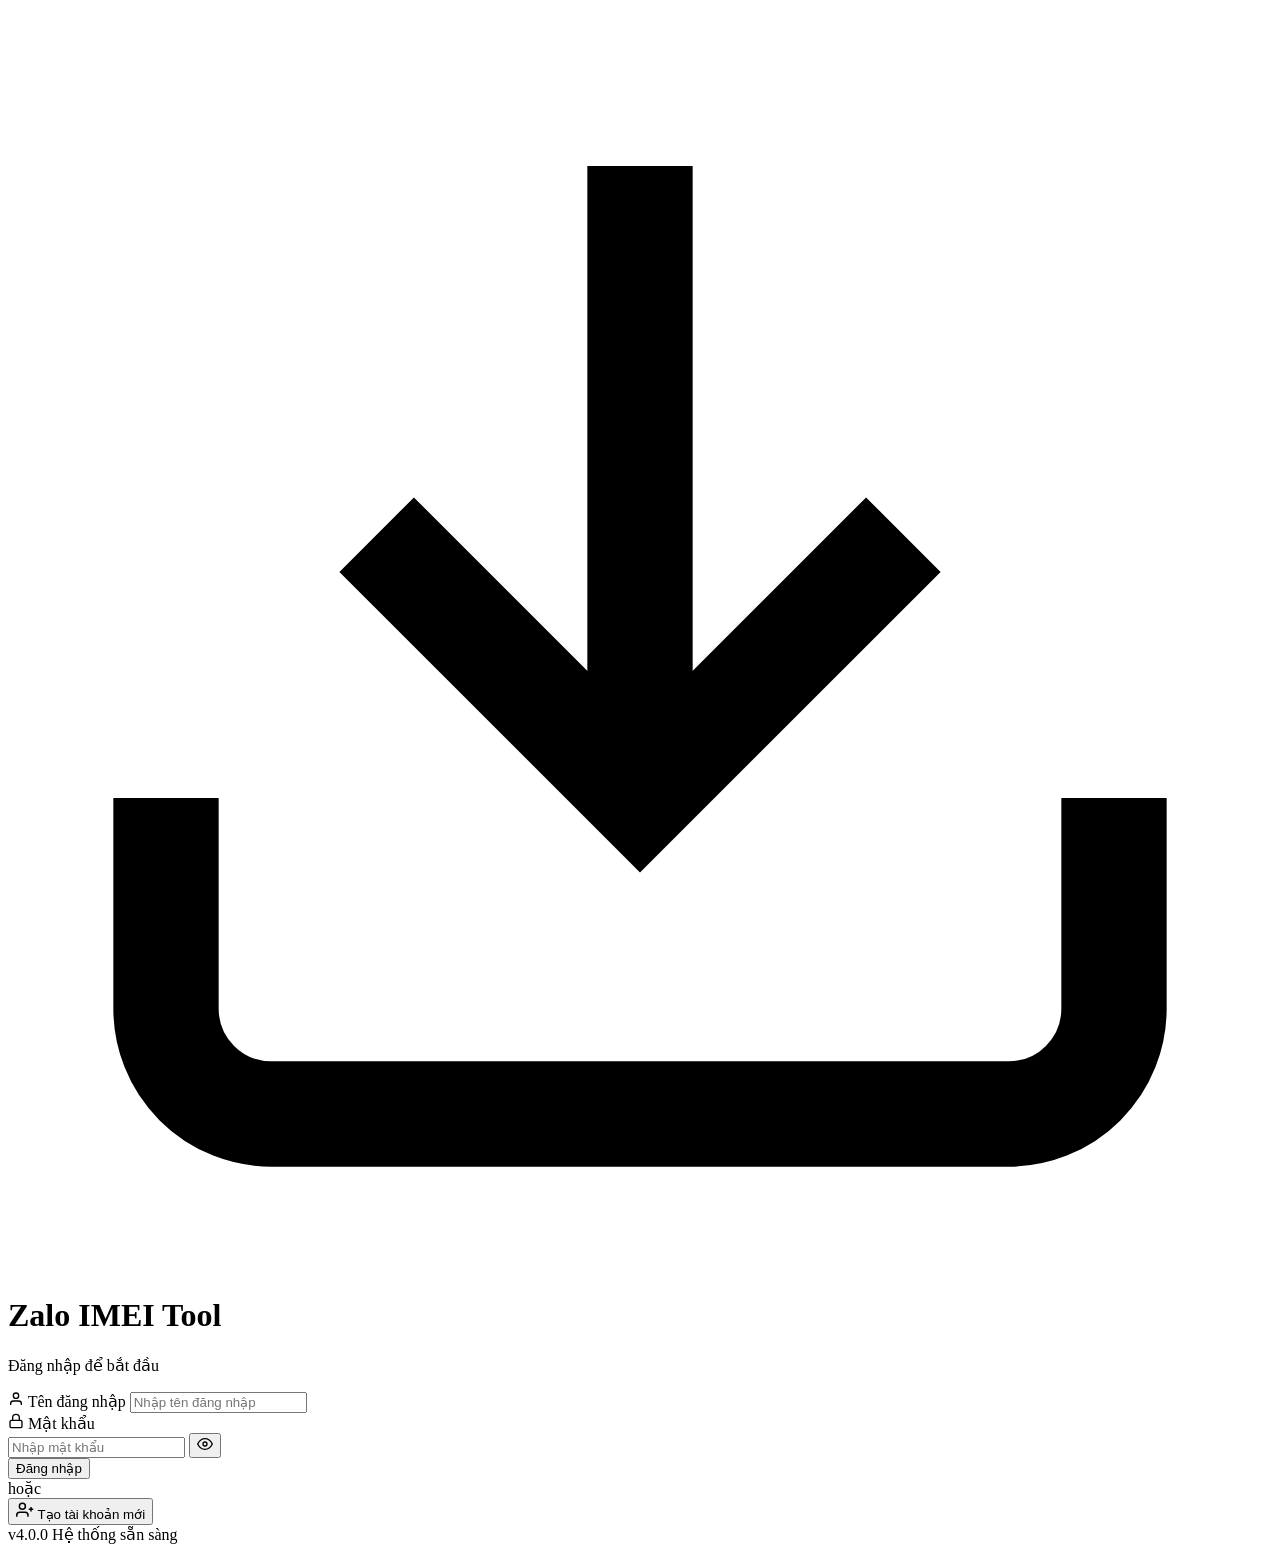
==== commit cc36e818: "Create index.html Signed-off-by: Le Tien Dung Dev <dungledzai1@gmail.com>" ====
--- a/index.html
+++ b/index.html
@@ -2,517 +2,105 @@
 <html lang="vi">
 <head>
     <meta charset="UTF-8">
-    <meta name="viewport" content="width=device-width, initial-scale=1.0, user-scalable=yes, viewport-fit=cover">
-    <title>FF Booster VIP | Dũng Lê</title>
-    <meta name="apple-mobile-web-app-capable" content="yes">
-    <meta name="apple-mobile-web-app-status-bar-style" content="black-translucent">
-    <meta name="apple-mobile-web-app-title" content="FF VIP Boost">
-    <!-- Icon màn hình chính iPhone - dùng link ảnh của bạn -->
-    <link rel="apple-touch-icon" href="https://sf-static.upanhlaylink.com/img/image_20260525338e4f782563463d77827d7a0f69e6d9.jpg">
-    <style>
-        * {
-            margin: 0;
-            padding: 0;
-            box-sizing: border-box;
-            -webkit-tap-highlight-color: transparent;
-        }
-
-        body {
-            min-height: 100vh;
-            background: radial-gradient(circle at 30% 10%, #0a0f1e, #010101);
-            font-family: system-ui, -apple-system, 'Segoe UI', 'SF Pro Text', 'Helvetica Neue', sans-serif;
-            padding: 20px 16px 40px;
-            -webkit-font-smoothing: antialiased;
-            text-rendering: optimizeLegibility;
-        }
-
-        .glass-card {
-            max-width: 580px;
-            width: 100%;
-            margin: 0 auto;
-            background: rgba(10, 20, 30, 0.6);
-            backdrop-filter: blur(20px) saturate(180%);
-            -webkit-backdrop-filter: blur(20px);
-            border-radius: 48px;
-            border: 1px solid rgba(255, 75, 100, 0.4);
-            box-shadow: 0 30px 50px rgba(0, 0, 0, 0.5), 0 0 0 1px rgba(255, 200, 100, 0.2) inset;
-            overflow: hidden;
-            transition: transform 0.25s ease;
-        }
-
-        .content-inner {
-            padding: 24px 22px 36px;
-        }
-
-        /* Avatar dùng link ảnh của bạn */
-        .anime-avatar {
-            display: flex;
-            justify-content: center;
-            margin-bottom: 12px;
-        }
-        .avatar-circle {
-            width: 105px;
-            height: 105px;
-            background: linear-gradient(145deg, #ff4d4d, #ff8c42);
-            border-radius: 50%;
-            display: flex;
-            align-items: center;
-            justify-content: center;
-            box-shadow: 0 10px 25px rgba(255, 50, 50, 0.5);
-            border: 2px solid gold;
-            overflow: hidden;
-        }
-        .avatar-img {
-            width: 100%;
-            height: 100%;
-            object-fit: cover;
-            border-radius: 50%;
-        }
-
-        /* Device & Admin info */
-        .device-status {
-            background: rgba(0, 0, 0, 0.55);
-            border-radius: 32px;
-            padding: 12px 16px;
-            margin: 12px 0 16px;
-            text-align: center;
-            backdrop-filter: blur(4px);
-            border: 1px solid #ff884d40;
-        }
-        .device-info p {
-            color: #f5e6d3;
-            font-size: 0.8rem;
-            margin: 5px 0;
-            display: flex;
-            align-items: center;
-            justify-content: center;
-            gap: 8px;
-            flex-wrap: wrap;
-        }
-        .device-info span {
-            background: #ffb34730;
-            padding: 4px 12px;
-            border-radius: 40px;
-            font-weight: 600;
-            color: #ffe0a3;
-        }
-        .admin-contact {
-            background: linear-gradient(90deg, #ff9900, #ff3300);
-            border-radius: 60px;
-            padding: 8px 12px;
-            margin-top: 10px;
-            font-weight: bold;
-            font-size: 0.8rem;
-            display: inline-block;
-            width: auto;
-        }
-
-        .intro {
-            text-align: center;
-            margin: 10px 0 20px;
-        }
-        .intro h1 {
-            font-size: 1.9rem;
-            background: linear-gradient(135deg, #FFD966, #FF6A4B, #FF2E63);
-            -webkit-background-clip: text;
-            background-clip: text;
-            color: transparent;
-            font-weight: 800;
-            letter-spacing: -0.5px;
-        }
-        .intro p {
-            color: #ffc49b;
-            font-size: 0.8rem;
-            margin-top: 6px;
-        }
-        .reglock-badge {
-            background: #dd224488;
-            border-radius: 50px;
-            padding: 4px 12px;
-            font-size: 0.7rem;
-            font-weight: bold;
-            display: inline-block;
-            margin-top: 8px;
-            backdrop-filter: blur(2px);
-        }
-
-        /* Grid nút chức năng Free Fire */
-        .boost-grid {
-            display: grid;
-            grid-template-columns: repeat(auto-fit, minmax(160px, 1fr));
-            gap: 14px;
-            margin: 28px 0 20px;
-        }
-        .rainbow-btn {
-            background: linear-gradient(90deg, #ff3c6e, #ffad3c, #5eff8e, #3cb0ff, #c45eff, #ff3c6e);
-            background-size: 300% 100%;
-            border: none;
-            border-radius: 60px;
-            padding: 14px 0;
-            font-weight: 800;
-            font-size: 0.9rem;
-            color: white;
-            text-shadow: 0 1px 2px black;
-            cursor: pointer;
-            transition: 0.2s;
-            box-shadow: 0 8px 16px rgba(0,0,0,0.4);
-            animation: rainbowMove 2.4s linear infinite;
-            width: 100%;
-        }
-        @keyframes rainbowMove {
-            0% { background-position: 0% 50%; }
-            100% { background-position: 300% 50%; }
-        }
-        .rainbow-btn:active {
-            transform: scale(0.96);
-        }
-        .rainbow-btn.active-boost {
-            background: linear-gradient(135deg, #00b894, #00cec9);
-            animation: none;
-            box-shadow: 0 0 15px #00ffc3;
-            border: 1px solid #eaffd0;
-        }
-
-        .select-all-wrap {
-            text-align: center;
-            margin: 8px 0 18px;
-        }
-        .select-all-btn {
-            background: rgba(255, 80, 120, 0.7);
-            border: 1px solid rgba(255, 200, 0, 0.8);
-            border-radius: 100px;
-            padding: 12px 28px;
-            font-weight: 700;
-            font-size: 1rem;
-            color: #fff2cf;
-            backdrop-filter: blur(8px);
-            width: 85%;
-        }
-        .activation-log {
-            background: rgba(0, 0, 0, 0.7);
-            border-radius: 42px;
-            padding: 14px 16px;
-            margin-top: 20px;
-            text-align: center;
-            font-size: 0.85rem;
-            font-weight: 500;
-            color: #ffefcf;
-            border-left: 5px solid #ff6f3c;
-        }
-
-        .vip-footer {
-            text-align: center;
-            margin-top: 28px;
-            font-size: 0.7rem;
-            background: rgba(0,0,0,0.5);
-            border-radius: 30px;
-            padding: 12px;
-        }
-        .zalo-link {
-            color: #ffb347;
-            text-decoration: none;
-            font-weight: bold;
-            letter-spacing: 0.5px;
-        }
-        button {
-            font-family: inherit;
-        }
-        @media (max-width: 500px) {
-            .boost-grid { gap: 12px; }
-            .rainbow-btn { font-size: 0.8rem; padding: 12px 0; }
-        }
-    </style>
+    <meta name="viewport" content="width=device-width, initial-scale=1.0">
+    <title>Đăng nhập - Zalo IMEI Tool</title>
+    <link rel="stylesheet" href="style.css">
 </head>
 <body>
-<div class="glass-card">
-    <div class="content-inner">
-        <!-- Avatar hầu gái Anime - dùng link ảnh của bạn -->
-        <div class="anime-avatar">
-            <div class="avatar-circle">
-                <img class="avatar-img" src="https://sf-static.upanhlaylink.com/img/image_20260525338e4f782563463d77827d7a0f69e6d9.jpg" alt="anime maid ff">
+    <div class="auth-container">
+        <!-- Animated background -->
+        <div class="auth-bg">
+            <div class="gradient-orb orb1"></div>
+            <div class="gradient-orb orb2"></div>
+            <div class="gradient-orb orb3"></div>
+            <div class="gradient-orb orb4"></div>
+            <div class="grid-pattern"></div>
+        </div>
+
+        <!-- Login Form -->
+        <div class="auth-card glass-effect">
+            <div class="auth-header">
+                <div class="logo-container">
+                    <div class="logo-icon">
+                        <svg viewBox="0 0 24 24" fill="none" stroke="currentColor" stroke-width="2">
+                            <path d="M21 15v4a2 2 0 0 1-2 2H5a2 2 0 0 1-2-2v-4"/>
+                            <polyline points="7 10 12 15 17 10"/>
+                            <line x1="12" y1="15" x2="12" y2="3"/>
+                        </svg>
+                    </div>
+                    <h1 class="auth-title">Zalo IMEI Tool</h1>
+                </div>
+                <p class="auth-subtitle">Đăng nhập để bắt đầu</p>
+            </div>
+
+            <form id="loginForm" class="auth-form" onsubmit="handleLogin(event)">
+                <div class="form-group">
+                    <label class="form-label">
+                        <svg width="16" height="16" viewBox="0 0 24 24" fill="none" stroke="currentColor" stroke-width="2">
+                            <path d="M20 21v-2a4 4 0 0 0-4-4H8a4 4 0 0 0-4 4v2"/>
+                            <circle cx="12" cy="7" r="4"/>
+                        </svg>
+                        Tên đăng nhập
+                    </label>
+                    <input type="text" id="loginUsername" class="form-input" placeholder="Nhập tên đăng nhập" required>
+                    <div class="input-focus-line"></div>
+                </div>
+
+                <div class="form-group">
+                    <label class="form-label">
+                        <svg width="16" height="16" viewBox="0 0 24 24" fill="none" stroke="currentColor" stroke-width="2">
+                            <rect x="3" y="11" width="18" height="11" rx="2" ry="2"/>
+                            <path d="M7 11V7a5 5 0 0 1 10 0v4"/>
+                        </svg>
+                        Mật khẩu
+                    </label>
+                    <div class="password-input-wrapper">
+                        <input type="password" id="loginPassword" class="form-input" placeholder="Nhập mật khẩu" required>
+                        <button type="button" class="toggle-password" onclick="togglePassword('loginPassword')">
+                            <svg width="16" height="16" viewBox="0 0 24 24" fill="none" stroke="currentColor" stroke-width="2">
+                                <path d="M1 12s4-8 11-8 11 8 11 8-4 8-11 8-11-8-11-8z"/>
+                                <circle cx="12" cy="12" r="3"/>
+                            </svg>
+                        </button>
+                    </div>
+                    <div class="input-focus-line"></div>
+                </div>
+
+                <button type="submit" class="auth-btn primary-btn" id="loginBtn">
+                    <span class="btn-text">Đăng nhập</span>
+                    <span class="btn-loader" style="display: none;">
+                        <span class="loader-dot"></span>
+                        <span class="loader-dot"></span>
+                        <span class="loader-dot"></span>
+                    </span>
+                </button>
+
+                <div class="auth-divider">
+                    <span>hoặc</span>
+                </div>
+
+                <button type="button" class="auth-btn secondary-btn" onclick="window.location.href='register.html'">
+                    <svg width="18" height="18" viewBox="0 0 24 24" fill="none" stroke="currentColor" stroke-width="2">
+                        <path d="M16 21v-2a4 4 0 0 0-4-4H5a4 4 0 0 0-4 4v2"/>
+                        <circle cx="8.5" cy="7" r="4"/>
+                        <line x1="20" y1="8" x2="20" y2="14"/>
+                        <line x1="23" y1="11" x2="17" y2="11"/>
+                    </svg>
+                    Tạo tài khoản mới
+                </button>
+            </form>
+
+            <div class="auth-footer">
+                <span class="version-tag">v4.0.0</span>
+                <span class="status-dot online"></span>
+                <span class="status-text">Hệ thống sẵn sàng</span>
             </div>
         </div>
 
-        <!-- Thông tin IP + máy + ADMIN DŨNG LÊ -->
-        <div class="device-status">
-            <div class="device-info" id="deviceInfo">
-                <p>📡 Đang tải IP & thiết bị ...</p>
-            </div>
-            <div class="admin-contact">
-                👑 ADMIN: DŨNG LÊ 👑 | ZALO: 0969411158
-            </div>
-            <div class="reglock-badge">
-                🔒 REGLOCK BY DLEE iOS | FREE FIRE BOOSTER VIP 🔒
-            </div>
-        </div>
+        <!-- Toast notification -->
+        <div id="toastContainer"></div>
+    </div>
 
-        <!-- Giới thiệu chỉnh chu -->
-        <div class="intro">
-            <h1>⚡ FF EXTREME BOOSTER ⚡</h1>
-            <p>🎯 Tăng bám đầu | Tăng nhạy | Ghim tâm | Vuốt mượt | Aimlock chuẩn xác 🎯</p>
-            <p style="font-size:0.7rem;">💎 5 chức năng VIP - reglock by DLee - dành riêng iOS 💎</p>
-        </div>
-
-        <!-- Các chức năng mới: tăng bám đầu, tăng nhạy, ghim tâm, tăng mượt vuốt, aimlock chuẩn xác -->
-        <div class="boost-grid" id="boostGrid">
-            <button class="rainbow-btn" data-boost="aimClamp">🎯 Tăng bám đầu (Aim Clamp+)</button>
-            <button class="rainbow-btn" data-boost="touchSense">📈 Tăng nhạy cảm ứng (Sens)</button>
-            <button class="rainbow-btn" data-boost="pinPoint">📍 Ghim tâm (PinPoint)</button>
-            <button class="rainbow-btn" data-boost="smoothSwipe">🌀 Tăng mượt vuốt (Swipe Pro)</button>
-            <button class="rainbow-btn" data-boost="aimlockX">🎯 Aimlock chuẩn xác (100% HS)</button>
-        </div>
-
-        <!-- Nút chọn tất cả -->
-        <div class="select-all-wrap">
-            <button id="selectAllBtn" class="select-all-btn">🔥 KÍCH HOẠT TẤT CẢ (MAX VIP) 🔥</button>
-        </div>
-
-        <!-- Log hiển thị đã kích hoạt -->
-        <div class="activation-log" id="activationLog">
-            <div class="log-message">
-                <span class="log-icon">💀</span>
-                <span id="logText">Chưa kích hoạt tính năng nào. Bấm nút VIP để tăng bám đầu + aimlock!</span>
-            </div>
-        </div>
-        
-        <div class="vip-footer">
-            <span>📱 Liên hệ <strong class="zalo-link">Zalo 0969411158 (Dũng Lê)</strong> để mua file VIP | Reglock By DLee iOS | Free Fire Boster siêu cấp 📱</span><br>
-            <span style="font-size:0.65rem;">⚡ WebClip chính thức | Hiệu ứng tối ưu iPhone | Bám đầu, aimlock chuẩn rank ⚡</span>
-        </div>
-    </div>
-</div>
-
-<script>
-    (function() {
-        // ------------------- IP & TÊN MÁY ------------------
-        const deviceInfoDiv = document.getElementById('deviceInfo');
-        function getDeviceName() {
-            const ua = navigator.userAgent;
-            if (/iPhone/i.test(ua)) {
-                let model = "iPhone";
-                if (ua.includes("iPhone14")) model = "iPhone 12/13/14";
-                else if (ua.includes("iPhone15")) model = "iPhone 15/16";
-                else if (ua.includes("iPhone13")) model = "iPhone 13 Series";
-                else model = "iPhone (iOS)";
-                return `${model} | iOS ${getIOSVersion()}`;
-            } else if (/iPad/i.test(ua)) return "iPad Pro/iPadOS";
-            return "Apple Device (FF Boost)";
-        }
-        function getIOSVersion() {
-            const ua = navigator.userAgent;
-            const match = ua.match(/OS (\d+)[_\d]*/);
-            return match && match[1] ? match[1] : "16+";
-        }
-        async function fetchIPAndDisplay() {
-            let ipText = "Đang lấy...";
-            try {
-                const res = await fetch('https://api.ipify.org?format=json');
-                const data = await res.json();
-                ipText = data.ip;
-            } catch(e) { ipText = "Local/VPN"; }
-            const deviceNameRaw = getDeviceName();
-            deviceInfoDiv.innerHTML = `
-                <p>🖥️ <strong>Thiết bị:</strong> <span>${deviceNameRaw}</span></p>
-                <p>🌍 <strong>IP truy cập:</strong> <span>${ipText}</span> <span class="badge" style="background:#ff884d30;">🔐 Reglock iOS</span></p>
-                <p>🎮 <strong>Free Fire Booster:</strong> <span>VIP Ready</span> | <strong>Admin: Dũng Lê</strong></p>
-            `;
-        }
-        fetchIPAndDisplay();
-
-        // ---------- Các boost state (5 chức năng FF) ----------
-        const boostStates = {
-            aimClamp: false,
-            touchSense: false,
-            pinPoint: false,
-            smoothSwipe: false,
-            aimlockX: false
-        };
-        
-        const boostNames = {
-            aimClamp: "🎯 Tăng bám đầu (Aim Clamp+)",
-            touchSense: "📈 Tăng nhạy cảm ứng (Sens)",
-            pinPoint: "📍 Ghim tâm (PinPoint)",
-            smoothSwipe: "🌀 Tăng mượt vuốt (Swipe Pro)",
-            aimlockX: "🎯 Aimlock chuẩn xác (100% HS)"
-        };
-        
-        // Cập nhật UI nút
-        function updateButtonUI() {
-            for (const [key, isActive] of Object.entries(boostStates)) {
-                const btn = document.querySelector(`.rainbow-btn[data-boost="${key}"]`);
-                if (btn) {
-                    if (isActive) {
-                        btn.classList.add('active-boost');
-                        if (!btn.getAttribute('data-active-label')) {
-                            btn.setAttribute('data-original', btn.innerText);
-                            btn.innerText = `✅ ${boostNames[key]} (Đã kích hoạt)`;
-                            btn.setAttribute('data-active-label', 'true');
-                        }
-                    } else {
-                        btn.classList.remove('active-boost');
-                        if (btn.getAttribute('data-active-label')) {
-                            btn.innerText = btn.getAttribute('data-original') || boostNames[key];
-                            btn.removeAttribute('data-active-label');
-                        }
-                    }
-                }
-            }
-        }
-        
-        // Log thông báo đã kích hoạt
-        function updateLog() {
-            const activeList = Object.entries(boostStates).filter(([_, active]) => active).map(([key]) => boostNames[key]);
-            const logSpan = document.getElementById('logText');
-            if (activeList.length === 0) {
-                logSpan.innerHTML = `💀 Chưa kích hoạt tính năng nào. Bấm nút VIP để tăng bám đầu + aimlock!`;
-                document.getElementById('activationLog').style.borderLeftColor = "#ff6f3c";
-                return;
-            }
-            const summary = activeList.join(' · ');
-            logSpan.innerHTML = `⚡ ĐÃ KÍCH HOẠT (${activeList.length}/5): ${summary} ⚡<br><span style="font-size:0.7rem;">🔥 Reglock by DLee | Free Fire đã tối ưu bám đầu, vuốt mượt, aimlock 🔥</span>`;
-            document.getElementById('activationLog').style.borderLeftColor = "#00ffaa";
-        }
-        
-        // Hàm mô phỏng kích hoạt hiệu ứng cho từng chức năng
-        function applyFFBoostEffect(boostKey) {
-            if (boostKey === 'aimClamp') {
-                let style = document.getElementById('ff-aimclamp');
-                if (!style) {
-                    style = document.createElement('style');
-                    style.id = 'ff-aimclamp';
-                    style.innerText = `/* Aim Clamp+ */ .rainbow-btn:active { transition: 0.05s linear; }`;
-                    document.head.appendChild(style);
-                }
-                showMiniNoti("🎯 Bám đầu siêu nhạy - Đã kích hoạt độ bám cao cấp!");
-            }
-            if (boostKey === 'touchSense') {
-                document.body.style.touchAction = 'manipulation';
-                const meta = document.createElement('meta');
-                if(!document.querySelector('meta[name="touch-boost"]')) {
-                    meta.name = "touch-boost";
-                    meta.content = "extreme-sensitivity";
-                    document.head.appendChild(meta);
-                }
-                showMiniNoti("📈 Cảm ứng tăng 200% - vuốt cực nhanh!");
-            }
-            if (boostKey === 'pinPoint') {
-                showMiniNoti("📍 Ghim tâm hoàn hảo - chuẩn xác vào headshot!");
-                document.documentElement.style.setProperty('--pinpoint', '1');
-                const glow = document.createElement('style');
-                glow.id = 'pinpointGlow';
-                if(!document.getElementById('pinpointGlow')) {
-                    glow.innerText = `.rainbow-btn:focus { box-shadow: 0 0 0 2px #ff55dd; }`;
-                    document.head.appendChild(glow);
-                }
-            }
-            if (boostKey === 'smoothSwipe') {
-                document.documentElement.style.scrollBehavior = 'smooth';
-                const glass = document.querySelector('.glass-card');
-                if(glass) glass.style.transition = 'transform 0.12s cubic-bezier(0.2, 0.9, 0.4, 1.1)';
-                showMiniNoti("🌀 Vuốt mượt như lụa, cảm ứng tốc độ cao!");
-            }
-            if (boostKey === 'aimlockX') {
-                showMiniNoti("🎯 AIMLOCK CHUẨN XÁC 100% - LOCK ĐẦU KẺ ĐỊCH!");
-                const aimDiv = document.createElement('div');
-                aimDiv.style.position = 'fixed';
-                aimDiv.style.pointerEvents = 'none';
-                aimDiv.style.bottom = '20px';
-                aimDiv.style.right = '20px';
-                aimDiv.style.background = 'rgba(255,0,80,0.7)';
-                aimDiv.style.padding = '6px 12px';
-                aimDiv.style.borderRadius = '30px';
-                aimDiv.style.fontSize = '12px';
-                aimDiv.style.color = 'white';
-                aimDiv.style.zIndex = '9999';
-                aimDiv.innerText = '🔒 AIMLOCK ACTIVE';
-                aimDiv.id = 'aimlockIndicator';
-                if(!document.getElementById('aimlockIndicator')) document.body.appendChild(aimDiv);
-                setTimeout(() => { if(aimDiv) aimDiv.remove(); }, 2500);
-            }
-        }
-        
-        function showMiniNoti(msg) {
-            const logDiv = document.getElementById('activationLog');
-            const oldText = document.getElementById('logText').innerHTML;
-            const tempMsg = document.getElementById('logText');
-            tempMsg.innerHTML = `✨ ${msg} ✨`;
-            setTimeout(() => {
-                if (Object.values(boostStates).some(v=>v===true)) updateLog();
-                else tempMsg.innerHTML = oldText;
-            }, 1400);
-        }
-        
-        // Kích hoạt boost chính
-        function activateBoost(boostKey) {
-            if (boostStates[boostKey]) {
-                document.getElementById('logText').innerHTML = `⚠️ "${boostNames[boostKey]}" đã được kích hoạt trước đó!`;
-                setTimeout(() => updateLog(), 1200);
-                return false;
-            }
-            boostStates[boostKey] = true;
-            updateButtonUI();
-            updateLog();
-            applyFFBoostEffect(boostKey);
-            const btn = document.querySelector(`.rainbow-btn[data-boost="${boostKey}"]`);
-            if(btn) {
-                btn.style.transform = 'scale(0.97)';
-                setTimeout(() => { if(btn) btn.style.transform = ''; }, 120);
-            }
-            return true;
-        }
-        
-        // Kích hoạt tất cả
-        function activateAllBoosts() {
-            let anyNew = false;
-            for (let key in boostStates) {
-                if (!boostStates[key]) {
-                    boostStates[key] = true;
-                    anyNew = true;
-                    applyFFBoostEffect(key);
-                }
-            }
-            if (anyNew) {
-                updateButtonUI();
-                updateLog();
-                document.getElementById('logText').innerHTML = `💎 SIÊU VIP: TẤT CẢ 5 CHỨC NĂNG ĐÃ KÍCH HOẠT! Bám đầu + Aimlock + Ghim tâm + Vuốt mượt 💎<br> 🔥 Reglock By DLee iOS Free Fire Boster hoạt động 100% 🔥`;
-                setTimeout(() => updateLog(), 2000);
-            } else {
-                document.getElementById('logText').innerHTML = `✅ Đã ở chế độ tối thượng! Cả 5 chức năng đều active.`;
-                setTimeout(() => updateLog(), 1400);
-            }
-        }
-        
-        // Gán sự kiện cho các nút rainbow
-        const btns = document.querySelectorAll('.rainbow-btn');
-        btns.forEach(btn => {
-            const boostKey = btn.getAttribute('data-boost');
-            if (boostKey && boostStates.hasOwnProperty(boostKey)) {
-                btn.addEventListener('click', (e) => {
-                    e.preventDefault();
-                    activateBoost(boostKey);
-                });
-            }
-        });
-        
-        const selectAllBtn = document.getElementById('selectAllBtn');
-        selectAllBtn.addEventListener('click', () => {
-            activateAllBoosts();
-        });
-        
-        // Thêm style mượt, hiệu ứng lướt
-        const styleScroll = document.createElement('style');
-        styleScroll.innerText = `html { scroll-behavior: smooth; } body { -webkit-overflow-scrolling: touch; } .glass-card { overflow-y: auto; max-height: 85vh; scrollbar-width: thin; }`;
-        document.head.appendChild(styleScroll);
-        
-        console.log("🔥 Free Fire Boster VIP | Reglock by DLee iOS | Dũng Lê Zalo:0969411158");
-        
-        setTimeout(() => {
-            const logBox = document.getElementById('logText');
-            if(logBox && !Object.values(boostStates).some(v=>v)) {
-                logBox.innerHTML = `🎯 Chào mừng! Hãy kích hoạt "Tăng bám đầu" hoặc "Aimlock" để tối ưu Free Fire ngay 🎯 <br> 📞 Liên hệ Dũng Lê 0969411158 mua file VIP reglock`;
-            }
-        }, 800);
-    })();
-</script>
+    <script src="script.js"></script>
 </body>
 </html>
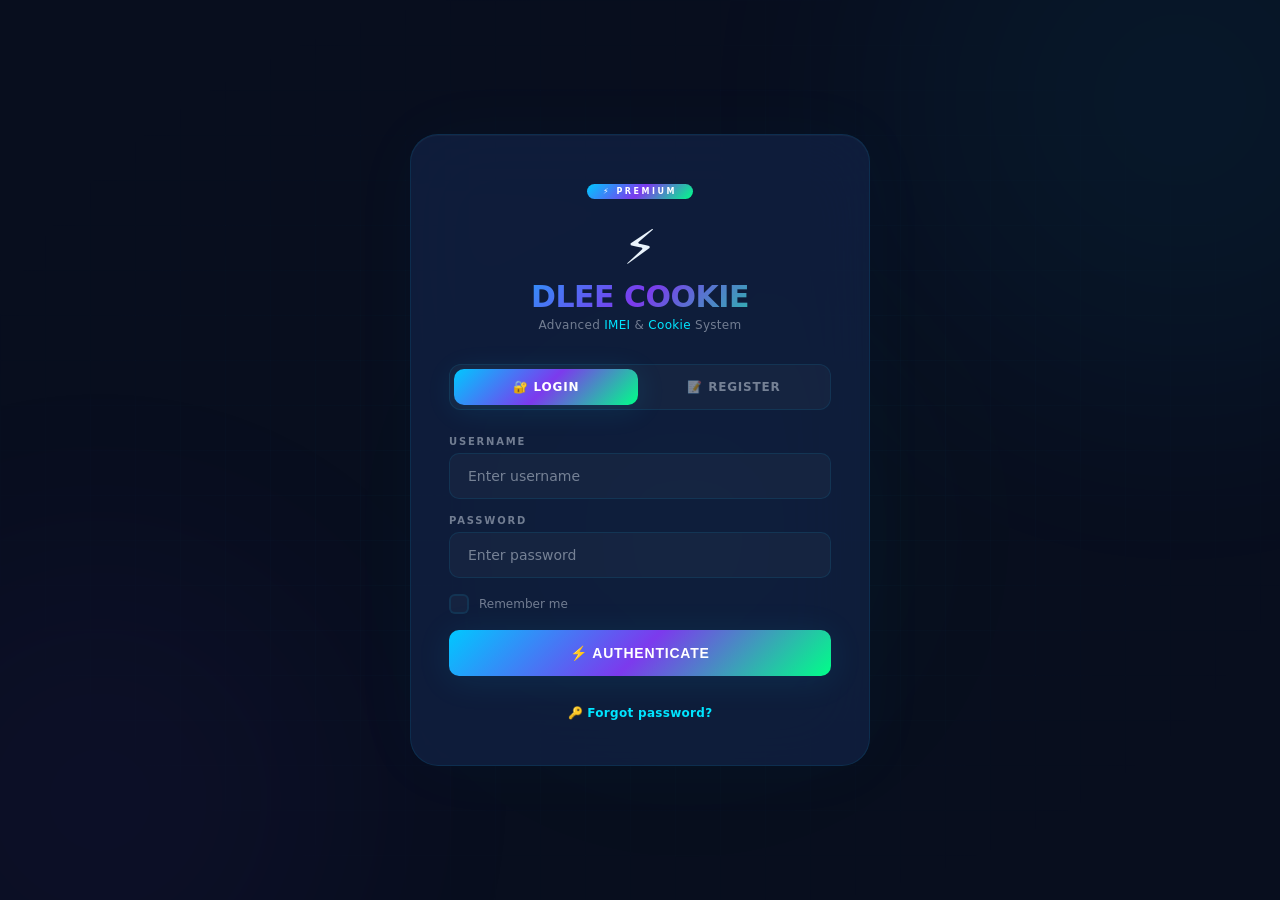
==== commit e21a79f8: "Create index.html Signed-off-by: Le Tien Dung Dev <dungledzai1@gmail.com>" ====
--- a/index.html
+++ b/index.html
@@ -1,106 +1,2385 @@
 <!DOCTYPE html>
-<html lang="vi">
+<html lang="vi" data-theme="dark">
 <head>
-    <meta charset="UTF-8">
-    <meta name="viewport" content="width=device-width, initial-scale=1.0">
-    <title>Đăng nhập - Zalo IMEI Tool</title>
-    <link rel="stylesheet" href="style.css">
+<meta charset="UTF-8">
+<meta name="viewport" content="width=device-width, initial-scale=1.0">
+<title>DLEE COOKIE · IMEI PRO</title>
+<meta property="og:type" content="website">
+<meta property="og:title" content="⚡ DLEE COOKIE · IMEI Pro System">
+<meta property="og:description" content="Premium Cookie & IMEI Extraction Tool · By Lê Tiến Dũng · Elite Automation">
+<meta name="description" content="Professional Cookie & IMEI Extraction Tool">
+<link rel="icon" href="https://i.imgur.com/vacr9kd.jpeg" type="image/jpeg">
+<style>
+* {
+  margin: 0;
+  padding: 0;
+  box-sizing: border-box;
+  transition: all 0.3s cubic-bezier(0.4, 0, 0.2, 1);
+}
+
+:root {
+  --bg-deep: #080e1e;
+  --bg-primary: #0c1830;
+  --bg-secondary: #122244;
+  --bg-card: rgba(18, 34, 68, 0.75);
+  --bg-glass: rgba(255, 255, 255, 0.03);
+  --border-neon: rgba(0, 200, 255, 0.1);
+  --blue-neon: #00c8ff;
+  --cyan-neon: #00e5ff;
+  --purple-neon: #7c3aed;
+  --green-neon: #00ff88;
+  --gradient-main: linear-gradient(135deg, #00c8ff 0%, #7c3aed 50%, #00ff88 100%);
+  --gradient-glow: linear-gradient(135deg, rgba(0, 200, 255, 0.12), rgba(0, 255, 136, 0.06));
+  --text-primary: #eaf4fc;
+  --text-secondary: rgba(234, 244, 252, 0.45);
+  --shadow-glow: 0 0 80px rgba(0, 200, 255, 0.03);
+  --radius-xl: 28px;
+  --radius-lg: 18px;
+  --radius-md: 12px;
+  --radius-sm: 10px;
+}
+
+[data-theme="light"] {
+  --bg-deep: #eaf4fc;
+  --bg-primary: #f0f8ff;
+  --bg-secondary: #dce8f5;
+  --bg-card: rgba(255, 255, 255, 0.82);
+  --bg-glass: rgba(255, 255, 255, 0.5);
+  --text-primary: #0a1a2e;
+  --text-secondary: rgba(10, 26, 46, 0.5);
+  --border-neon: rgba(0, 100, 200, 0.15);
+}
+
+body {
+  background: var(--bg-deep);
+  color: var(--text-primary);
+  font-family: 'Inter', -apple-system, BlinkMacSystemFont, 'Segoe UI', system-ui, sans-serif;
+  min-height: 100vh;
+  overflow-x: hidden;
+}
+
+/* ── ANIMATED BG ── */
+.animated-bg {
+  position: fixed;
+  inset: 0;
+  z-index: 0;
+  pointer-events: none;
+  overflow: hidden;
+}
+
+.particle-grid {
+  position: absolute;
+  inset: 0;
+  background-image: 
+    linear-gradient(rgba(0, 200, 255, 0.015) 1px, transparent 1px),
+    linear-gradient(90deg, rgba(0, 200, 255, 0.015) 1px, transparent 1px);
+  background-size: 45px 45px;
+  mask-image: radial-gradient(ellipse at center, black 30%, transparent 80%);
+  -webkit-mask-image: radial-gradient(ellipse at center, black 30%, transparent 80%);
+}
+
+.orb-glow {
+  position: absolute;
+  border-radius: 50%;
+  filter: blur(130px);
+  opacity: 0.05;
+  animation: orbMove 16s ease-in-out infinite;
+}
+
+.orb-glow:nth-child(2) {
+  width: 600px;
+  height: 600px;
+  background: var(--blue-neon);
+  top: -200px;
+  right: -200px;
+  animation-delay: 0s;
+}
+
+.orb-glow:nth-child(3) {
+  width: 500px;
+  height: 500px;
+  background: var(--purple-neon);
+  bottom: -150px;
+  left: -150px;
+  animation-delay: 5s;
+}
+
+.orb-glow:nth-child(4) {
+  width: 350px;
+  height: 350px;
+  background: var(--green-neon);
+  top: 40%;
+  left: 40%;
+  animation-delay: 10s;
+}
+
+@keyframes orbMove {
+  0%, 100% { transform: translate(0, 0) scale(1); }
+  33% { transform: translate(50px, -50px) scale(1.1); }
+  66% { transform: translate(-30px, 30px) scale(0.9); }
+}
+
+.wrap {
+  position: relative;
+  z-index: 1;
+  max-width: 940px;
+  margin: 0 auto;
+  padding: 20px 16px 40px;
+}
+
+/* ── GLOW UTILITIES ── */
+.gradient-text {
+  background: var(--gradient-main);
+  -webkit-background-clip: text;
+  -webkit-text-fill-color: transparent;
+  background-clip: text;
+}
+
+/* ═══════════════════════════════════════════════════════
+   AUTH SCREEN
+════════════════════════════════════════════════════════ */
+#auth-screen {
+  display: flex;
+  align-items: center;
+  justify-content: center;
+  min-height: 100vh;
+  padding: 20px;
+}
+
+.auth-card {
+  width: 100%;
+  max-width: 460px;
+  background: var(--bg-card);
+  backdrop-filter: blur(40px);
+  border: 1px solid var(--border-neon);
+  border-radius: var(--radius-xl);
+  padding: 44px 38px;
+  box-shadow: var(--shadow-glow), inset 0 1px 0 rgba(255, 255, 255, 0.03);
+}
+
+.auth-badge {
+  display: inline-block;
+  padding: 3px 16px;
+  border-radius: 20px;
+  font-size: 8px;
+  font-weight: 800;
+  letter-spacing: 2.5px;
+  text-transform: uppercase;
+  background: var(--gradient-main);
+  color: #fff;
+  margin-bottom: 14px;
+}
+
+.auth-logo {
+  text-align: center;
+  margin-bottom: 32px;
+}
+
+.auth-logo-icon {
+  font-size: 48px;
+  margin-bottom: 4px;
+  display: block;
+  filter: drop-shadow(0 0 50px rgba(0, 200, 255, 0.12));
+}
+
+.auth-logo-title {
+  font-size: 30px;
+  font-weight: 900;
+  letter-spacing: -0.5px;
+  background: var(--gradient-main);
+  -webkit-background-clip: text;
+  -webkit-text-fill-color: transparent;
+}
+
+.auth-logo-sub {
+  font-size: 12px;
+  color: var(--text-secondary);
+  margin-top: 4px;
+  letter-spacing: 0.3px;
+}
+
+.auth-logo-sub span {
+  color: var(--cyan-neon);
+  -webkit-text-fill-color: var(--cyan-neon);
+}
+
+.auth-tabs {
+  display: flex;
+  gap: 4px;
+  background: var(--bg-glass);
+  border-radius: var(--radius-md);
+  padding: 4px;
+  margin-bottom: 26px;
+  border: 1px solid var(--border-neon);
+}
+
+.auth-tab {
+  flex: 1;
+  padding: 11px;
+  border-radius: 10px;
+  font-size: 12px;
+  font-weight: 800;
+  cursor: pointer;
+  text-align: center;
+  color: var(--text-secondary);
+  text-transform: uppercase;
+  letter-spacing: 0.8px;
+  transition: all 0.3s;
+}
+
+.auth-tab.active {
+  background: var(--gradient-main);
+  color: #fff;
+  box-shadow: 0 4px 30px rgba(0, 200, 255, 0.12);
+}
+
+.auth-form { display: flex; flex-direction: column; gap: 16px; }
+.auth-form[style*="display:none"] { display: none !important; }
+
+.field-group {
+  display: flex;
+  flex-direction: column;
+  gap: 6px;
+}
+
+.field-label {
+  font-size: 10px;
+  font-weight: 800;
+  text-transform: uppercase;
+  letter-spacing: 1.8px;
+  color: var(--text-secondary);
+}
+
+.field-input {
+  width: 100%;
+  padding: 14px 18px;
+  background: var(--bg-glass);
+  border: 1.5px solid var(--border-neon);
+  border-radius: var(--radius-sm);
+  font-size: 14px;
+  color: var(--text-primary);
+  outline: none;
+  font-family: inherit;
+  transition: all 0.3s;
+}
+
+.field-input:focus {
+  border-color: var(--blue-neon);
+  box-shadow: 0 0 0 4px rgba(0, 200, 255, 0.04);
+}
+
+.field-input::placeholder { color: var(--text-secondary); }
+
+.auth-btn {
+  width: 100%;
+  padding: 15px;
+  border: none;
+  border-radius: var(--radius-sm);
+  font-size: 14px;
+  font-weight: 800;
+  cursor: pointer;
+  background: var(--gradient-main);
+  color: #fff;
+  box-shadow: 0 4px 35px rgba(0, 200, 255, 0.1);
+  text-transform: uppercase;
+  letter-spacing: 0.8px;
+  transition: all 0.3s;
+}
+
+.auth-btn:hover {
+  transform: translateY(-2px);
+  box-shadow: 0 8px 50px rgba(0, 200, 255, 0.15);
+}
+
+.auth-btn:disabled {
+  opacity: 0.4;
+  cursor: not-allowed;
+  transform: none;
+}
+
+.auth-err {
+  background: rgba(255, 45, 149, 0.06);
+  border: 1px solid rgba(255, 45, 149, 0.12);
+  border-radius: var(--radius-sm);
+  padding: 10px 14px;
+  font-size: 12px;
+  color: #ff2d95;
+  display: none;
+}
+
+.remember-row {
+  display: flex;
+  align-items: center;
+  gap: 10px;
+  cursor: pointer;
+  font-size: 12px;
+  color: var(--text-secondary);
+  user-select: none;
+}
+
+.remember-check {
+  width: 20px;
+  height: 20px;
+  border-radius: 6px;
+  border: 2px solid var(--border-neon);
+  background: var(--bg-glass);
+  flex-shrink: 0;
+  display: flex;
+  align-items: center;
+  justify-content: center;
+  font-size: 11px;
+  transition: all 0.2s;
+}
+
+.remember-check.checked {
+  background: var(--gradient-main);
+  border-color: transparent;
+  color: #fff;
+  box-shadow: 0 0 25px rgba(0, 200, 255, 0.08);
+}
+
+/* ── CAPTCHA TEXT ── */
+.captcha-container {
+  background: var(--bg-glass);
+  border: 1px solid var(--border-neon);
+  border-radius: var(--radius-md);
+  padding: 18px;
+}
+
+.captcha-question {
+  font-size: 13px;
+  font-weight: 700;
+  margin-bottom: 12px;
+  color: var(--text-primary);
+  letter-spacing: 0.3px;
+}
+
+.captcha-display {
+  display: flex;
+  align-items: center;
+  gap: 12px;
+  margin-bottom: 12px;
+  padding: 16px 20px;
+  background: rgba(0, 0, 0, 0.25);
+  border-radius: var(--radius-sm);
+  border: 1px solid var(--border-neon);
+}
+
+.captcha-text {
+  font-family: 'Courier New', monospace;
+  font-size: 34px;
+  font-weight: 900;
+  letter-spacing: 8px;
+  color: var(--cyan-neon);
+  text-shadow: 0 0 40px rgba(0, 229, 255, 0.1);
+  flex: 1;
+  text-align: center;
+  user-select: none;
+  background: linear-gradient(135deg, #00c8ff, #7c3aed, #00ff88);
+  -webkit-background-clip: text;
+  -webkit-text-fill-color: transparent;
+  background-clip: text;
+}
+
+.captcha-refresh-btn {
+  width: 46px;
+  height: 46px;
+  border-radius: 10px;
+  border: 1px solid var(--border-neon);
+  background: var(--bg-glass);
+  cursor: pointer;
+  font-size: 18px;
+  color: var(--text-secondary);
+  display: flex;
+  align-items: center;
+  justify-content: center;
+  transition: all 0.3s;
+  flex-shrink: 0;
+}
+
+.captcha-refresh-btn:hover {
+  border-color: var(--cyan-neon);
+  color: var(--text-primary);
+  transform: rotate(180deg);
+}
+
+.captcha-input-row {
+  display: flex;
+  gap: 10px;
+}
+
+.captcha-input-row .field-input {
+  flex: 1;
+  text-transform: uppercase;
+  font-family: 'Courier New', monospace;
+  font-size: 18px;
+  letter-spacing: 6px;
+  text-align: center;
+}
+
+/* ═══════════════════════════════════════════════════════
+   TOP BAR
+════════════════════════════════════════════════════════ */
+.topbar {
+  display: flex;
+  align-items: center;
+  justify-content: space-between;
+  padding: 14px 24px;
+  margin-bottom: 20px;
+  background: var(--bg-card);
+  backdrop-filter: blur(30px);
+  border: 1px solid var(--border-neon);
+  border-radius: var(--radius-lg);
+  box-shadow: var(--shadow-glow);
+}
+
+.topbar-left {
+  display: flex;
+  align-items: center;
+  gap: 14px;
+}
+
+.logo-icon {
+  font-size: 28px;
+  filter: drop-shadow(0 0 30px rgba(0, 200, 255, 0.08));
+}
+
+.logo-text {
+  font-size: 19px;
+  font-weight: 900;
+  letter-spacing: -0.3px;
+  background: var(--gradient-main);
+  -webkit-background-clip: text;
+  -webkit-text-fill-color: transparent;
+}
+
+.logo-sub {
+  font-size: 10px;
+  color: var(--text-secondary);
+  letter-spacing: 0.5px;
+}
+
+.logo-sub span {
+  color: var(--cyan-neon);
+  -webkit-text-fill-color: var(--cyan-neon);
+}
+
+.topbar-right {
+  display: flex;
+  gap: 10px;
+  align-items: center;
+}
+
+.clock {
+  font-size: 12px;
+  color: var(--text-secondary);
+  font-variant-numeric: tabular-nums;
+  min-width: 72px;
+  font-weight: 600;
+  letter-spacing: 0.5px;
+}
+
+.clock span {
+  color: var(--cyan-neon);
+  -webkit-text-fill-color: var(--cyan-neon);
+}
+
+.user-badge {
+  font-size: 11px;
+  font-weight: 800;
+  padding: 5px 16px;
+  border-radius: 20px;
+  background: var(--gradient-glow);
+  border: 1px solid rgba(0, 200, 255, 0.08);
+  color: var(--cyan-neon);
+  text-transform: uppercase;
+  letter-spacing: 0.5px;
+}
+
+.admin-badge {
+  background: rgba(0, 255, 136, 0.06);
+  border-color: rgba(0, 255, 136, 0.12);
+  color: var(--green-neon);
+}
+
+.icon-btn {
+  width: 40px;
+  height: 40px;
+  border-radius: var(--radius-sm);
+  border: 1px solid var(--border-neon);
+  background: var(--bg-glass);
+  cursor: pointer;
+  display: flex;
+  align-items: center;
+  justify-content: center;
+  font-size: 16px;
+  color: var(--text-primary);
+  transition: all 0.3s;
+}
+
+.icon-btn:hover {
+  border-color: var(--cyan-neon);
+  box-shadow: 0 0 40px rgba(0, 200, 255, 0.03);
+}
+
+/* ── DROPDOWN ── */
+.dropdown { position: relative; }
+
+.dropdown-menu {
+  display: none;
+  position: absolute;
+  right: 0;
+  top: calc(100% + 10px);
+  background: var(--bg-secondary);
+  border: 1px solid var(--border-neon);
+  border-radius: var(--radius-lg);
+  min-width: 260px;
+  box-shadow: 0 40px 100px rgba(0, 0, 0, 0.6);
+  z-index: 9999;
+  overflow: hidden;
+  backdrop-filter: blur(40px);
+}
+
+.dropdown-menu.open { display: block; animation: slideDown 0.25s cubic-bezier(0.4, 0, 0.2, 1); }
+
+@keyframes slideDown {
+  from { opacity: 0; transform: translateY(-15px) scale(0.95); }
+  to { opacity: 1; transform: translateY(0) scale(1); }
+}
+
+.d-section {
+  padding: 12px 20px 4px;
+  font-size: 9px;
+  font-weight: 800;
+  text-transform: uppercase;
+  letter-spacing: 2.5px;
+  color: var(--cyan-neon);
+  opacity: 0.3;
+}
+
+.d-item {
+  padding: 12px 20px;
+  font-size: 13px;
+  font-weight: 600;
+  cursor: pointer;
+  display: flex;
+  align-items: center;
+  gap: 12px;
+  border-top: 1px solid rgba(255, 255, 255, 0.03);
+}
+
+.d-item:hover { background: var(--bg-glass); }
+
+.d-toggle {
+  display: flex;
+  align-items: center;
+  justify-content: space-between;
+  padding: 12px 20px;
+  font-size: 13px;
+  font-weight: 600;
+  cursor: pointer;
+  border-top: 1px solid rgba(255, 255, 255, 0.03);
+}
+
+.d-toggle:hover { background: var(--bg-glass); }
+
+.toggle-switch {
+  width: 42px;
+  height: 24px;
+  background: rgba(255, 255, 255, 0.04);
+  border-radius: 14px;
+  position: relative;
+  transition: background 0.3s;
+  border: 1px solid var(--border-neon);
+}
+
+.toggle-switch.on {
+  background: var(--gradient-main);
+  border-color: transparent;
+}
+
+.toggle-knob {
+  position: absolute;
+  top: 2px;
+  left: 2px;
+  width: 18px;
+  height: 18px;
+  background: #fff;
+  border-radius: 50%;
+  transition: all 0.3s;
+  box-shadow: 0 2px 10px rgba(0, 0, 0, 0.2);
+}
+
+.toggle-switch.on .toggle-knob { left: 20px; }
+
+/* ── MARQUEE ── */
+.marquee-wrap {
+  background: var(--bg-card);
+  backdrop-filter: blur(12px);
+  border: 1px solid var(--border-neon);
+  border-radius: var(--radius-sm);
+  padding: 10px 0;
+  margin-bottom: 18px;
+  overflow: hidden;
+}
+
+.marquee {
+  white-space: nowrap;
+  font-size: 11px;
+  color: var(--text-secondary);
+  animation: marquee 50s linear infinite;
+  display: inline-block;
+  font-weight: 500;
+  letter-spacing: 0.3px;
+}
+
+.marquee span {
+  color: var(--cyan-neon);
+  -webkit-text-fill-color: var(--cyan-neon);
+}
+
+@keyframes marquee {
+  from { transform: translateX(100vw); }
+  to { transform: translateX(-100%); }
+}
+
+/* ── SUPPORT ── */
+.support-wrap {
+  display: grid;
+  grid-template-columns: 1fr 1fr;
+  gap: 10px;
+  margin-bottom: 18px;
+}
+
+.support-btn {
+  padding: 12px;
+  border-radius: var(--radius-sm);
+  background: var(--bg-card);
+  border: 1px solid var(--border-neon);
+  font-size: 12px;
+  font-weight: 700;
+  cursor: pointer;
+  text-align: center;
+  color: var(--text-primary);
+  transition: all 0.3s;
+  text-transform: uppercase;
+  letter-spacing: 0.5px;
+}
+
+.support-btn:hover {
+  border-color: var(--cyan-neon);
+  box-shadow: 0 0 40px rgba(0, 200, 255, 0.03);
+  transform: translateY(-2px);
+}
+
+/* ── CARD ── */
+.card {
+  background: var(--bg-card);
+  backdrop-filter: blur(30px);
+  border: 1px solid var(--border-neon);
+  border-radius: var(--radius-xl);
+  padding: 32px;
+  margin-bottom: 16px;
+  box-shadow: var(--shadow-glow), inset 0 1px 0 rgba(255, 255, 255, 0.02);
+}
+
+/* ── STATUS ── */
+.status-row {
+  display: flex;
+  align-items: center;
+  gap: 12px;
+  padding: 12px 20px;
+  border-radius: var(--radius-sm);
+  background: var(--bg-glass);
+  border: 1px solid var(--border-neon);
+  margin-bottom: 24px;
+  font-size: 13px;
+  font-weight: 600;
+}
+
+.status-dot {
+  width: 10px;
+  height: 10px;
+  border-radius: 50%;
+  background: var(--text-secondary);
+  flex-shrink: 0;
+  transition: all 0.3s;
+}
+
+.status-dot.active {
+  background: var(--cyan-neon);
+  box-shadow: 0 0 25px var(--cyan-neon);
+  animation: pulse 1.2s infinite;
+}
+
+.status-dot.ok {
+  background: var(--green-neon);
+  box-shadow: 0 0 25px var(--green-neon);
+}
+
+.status-dot.err { background: #ff2d95; }
+.status-dot.warn { background: #ffd740; }
+
+@keyframes pulse {
+  0%, 100% { opacity: 1; transform: scale(1); }
+  50% { opacity: 0.2; transform: scale(0.7); }
+}
+
+/* ── QR AREA ── */
+.qr-area {
+  display: flex;
+  flex-direction: column;
+  align-items: center;
+  gap: 18px;
+  min-height: 280px;
+  justify-content: center;
+}
+
+.qr-frame {
+  width: 230px;
+  height: 230px;
+  border-radius: var(--radius-lg);
+  border: 2px dashed var(--border-neon);
+  display: flex;
+  align-items: center;
+  justify-content: center;
+  flex-direction: column;
+  gap: 10px;
+  font-size: 13px;
+  color: var(--text-secondary);
+  position: relative;
+  background: var(--bg-glass);
+}
+
+.qr-frame::before,
+.qr-frame::after {
+  content: '';
+  position: absolute;
+  width: 28px;
+  height: 28px;
+  border-color: var(--cyan-neon);
+  border-style: solid;
+  opacity: 0.3;
+}
+
+.qr-frame::before {
+  top: 12px;
+  left: 12px;
+  border-width: 3px 0 0 3px;
+  border-radius: 4px 0 0 0;
+}
+
+.qr-frame::after {
+  bottom: 12px;
+  right: 12px;
+  border-width: 0 3px 3px 0;
+  border-radius: 0 0 4px 0;
+}
+
+#qr-img {
+  width: 220px;
+  height: 220px;
+  border-radius: var(--radius-md);
+  display: none;
+  border: 2px solid var(--cyan-neon);
+  box-shadow: 0 0 60px rgba(0, 200, 255, 0.05);
+}
+
+.scanned-box {
+  display: none;
+  flex-direction: column;
+  align-items: center;
+  gap: 10px;
+  padding: 28px 34px;
+  border-radius: var(--radius-md);
+  text-align: center;
+  background: rgba(0, 255, 136, 0.03);
+  border: 1.5px solid rgba(0, 255, 136, 0.08);
+}
+
+.scanned-name {
+  font-weight: 800;
+  font-size: 18px;
+  color: var(--green-neon);
+}
+
+.spinner {
+  width: 44px;
+  height: 44px;
+  border: 3px solid var(--border-neon);
+  border-top-color: var(--cyan-neon);
+  border-radius: 50%;
+  animation: spin 0.8s linear infinite;
+}
+
+@keyframes spin { to { transform: rotate(360deg); } }
+
+.qr-hint { font-size: 12px; color: var(--text-secondary); text-align: center; font-weight: 500; }
+
+.countdown-bar-wrap {
+  width: 100%;
+  max-width: 230px;
+  margin-top: 4px;
+}
+
+.countdown-bar-track {
+  height: 6px;
+  background: var(--bg-glass);
+  border-radius: 4px;
+  overflow: hidden;
+  border: 1px solid var(--border-neon);
+}
+
+.countdown-bar-fill {
+  height: 100%;
+  border-radius: 4px;
+  transition: width 1s linear;
+  background: var(--gradient-main);
+}
+
+.countdown-label {
+  font-size: 12px;
+  text-align: center;
+  margin-top: 6px;
+  font-weight: 700;
+  color: var(--text-secondary);
+  letter-spacing: 0.5px;
+}
+
+/* ── RESULT ── */
+.result-wrap { display: none; flex-direction: column; gap: 16px; margin-top: 8px; }
+
+.acc-card {
+  display: grid;
+  grid-template-columns: 56px 1fr;
+  gap: 14px;
+  align-items: center;
+  padding: 16px 22px;
+  border-radius: var(--radius-md);
+  background: var(--gradient-glow);
+  border: 1px solid rgba(0, 200, 255, 0.06);
+}
+
+.avatar-circle {
+  width: 52px;
+  height: 52px;
+  border-radius: 50%;
+  background: var(--gradient-main);
+  display: flex;
+  align-items: center;
+  justify-content: center;
+  font-size: 24px;
+  box-shadow: 0 4px 35px rgba(0, 200, 255, 0.08);
+}
+
+.acc-name {
+  font-weight: 800;
+  font-size: 18px;
+}
+
+.acc-sub {
+  font-size: 12px;
+  color: var(--text-secondary);
+  margin-top: 2px;
+  font-weight: 500;
+}
+
+.info-row {
+  padding: 14px 20px;
+  border-radius: var(--radius-sm);
+  background: var(--bg-glass);
+  border: 1px solid var(--border-neon);
+}
+
+.info-label {
+  font-size: 9px;
+  font-weight: 800;
+  text-transform: uppercase;
+  letter-spacing: 2.5px;
+  color: var(--cyan-neon);
+  opacity: 0.4;
+  margin-bottom: 4px;
+}
+
+.info-value {
+  font-size: 12px;
+  font-family: 'JetBrains Mono', 'Fira Code', monospace;
+  color: var(--green-neon);
+  word-break: break-all;
+  line-height: 1.7;
+  max-height: 100px;
+  overflow-y: auto;
+}
+
+.info-value::-webkit-scrollbar { width: 4px; }
+.info-value::-webkit-scrollbar-thumb { background: var(--border-neon); border-radius: 2px; }
+
+.tabs {
+  display: flex;
+  gap: 6px;
+  margin-bottom: 10px;
+}
+
+.tab {
+  flex: 1;
+  padding: 8px 4px;
+  border-radius: 10px;
+  font-size: 10px;
+  font-weight: 800;
+  cursor: pointer;
+  border: 1px solid var(--border-neon);
+  background: var(--bg-glass);
+  color: var(--text-secondary);
+  text-align: center;
+  transition: all 0.3s;
+  text-transform: uppercase;
+  letter-spacing: 0.8px;
+}
+
+.tab.active {
+  background: var(--gradient-main);
+  border-color: transparent;
+  color: #fff;
+  box-shadow: 0 4px 30px rgba(0, 200, 255, 0.08);
+}
+
+.tab-panel { display: none; }
+.tab-panel.active { display: block; }
+
+/* ── BUTTONS ── */
+.btn-row {
+  display: flex;
+  gap: 10px;
+  margin-top: 16px;
+  flex-wrap: wrap;
+}
+
+.btn {
+  flex: 1;
+  min-width: 100px;
+  padding: 13px 20px;
+  border: none;
+  border-radius: var(--radius-sm);
+  font-size: 12px;
+  font-weight: 800;
+  cursor: pointer;
+  display: flex;
+  align-items: center;
+  justify-content: center;
+  gap: 8px;
+  transition: all 0.3s;
+  text-transform: uppercase;
+  letter-spacing: 0.5px;
+}
+
+.btn:hover {
+  transform: translateY(-2px);
+  box-shadow: 0 8px 50px rgba(0, 0, 0, 0.15);
+}
+
+.btn-primary {
+  background: var(--gradient-main);
+  color: #fff;
+}
+
+.btn-green {
+  background: linear-gradient(135deg, var(--green-neon), #00cc77);
+  color: #fff;
+}
+
+.btn-outline {
+  background: var(--bg-glass);
+  border: 1px solid var(--border-neon);
+  color: var(--text-secondary);
+}
+
+.btn-outline:hover {
+  border-color: var(--cyan-neon);
+  color: var(--text-primary);
+}
+
+.btn.copied {
+  background: linear-gradient(135deg, var(--green-neon), #00cc77) !important;
+  color: #fff;
+}
+
+/* ── MODALS ── */
+.modal-overlay {
+  display: none;
+  position: fixed;
+  inset: 0;
+  z-index: 500;
+  background: rgba(0, 0, 0, 0.75);
+  backdrop-filter: blur(18px);
+  align-items: center;
+  justify-content: center;
+  padding: 20px;
+}
+
+.modal-overlay.open { display: flex; }
+
+.modal-box {
+  background: var(--bg-secondary);
+  border: 1px solid var(--border-neon);
+  border-radius: var(--radius-xl);
+  padding: 32px;
+  width: 100%;
+  max-width: 560px;
+  max-height: 90vh;
+  overflow-y: auto;
+  box-shadow: 0 50px 120px rgba(0, 0, 0, 0.5);
+  animation: modalIn 0.3s cubic-bezier(0.4, 0, 0.2, 1);
+}
+
+@keyframes modalIn {
+  from { opacity: 0; transform: scale(0.92) translateY(30px); }
+  to { opacity: 1; transform: scale(1) translateY(0); }
+}
+
+.modal-title {
+  font-size: 20px;
+  font-weight: 900;
+  margin-bottom: 20px;
+  display: flex;
+  align-items: center;
+  gap: 12px;
+}
+
+.close-btn {
+  width: 100%;
+  padding: 13px;
+  border: none;
+  border-radius: var(--radius-sm);
+  background: var(--gradient-main);
+  color: #fff;
+  font-weight: 800;
+  cursor: pointer;
+  margin-top: 16px;
+  font-size: 13px;
+  text-transform: uppercase;
+  letter-spacing: 0.5px;
+  transition: all 0.3s;
+}
+
+.close-btn:hover {
+  transform: translateY(-2px);
+  box-shadow: 0 4px 35px rgba(0, 200, 255, 0.12);
+}
+
+/* ── ADMIN INFO ── */
+.admin-avatar {
+  width: 84px;
+  height: 84px;
+  border-radius: 50%;
+  margin: 0 auto 16px;
+  background: var(--gradient-main);
+  display: flex;
+  align-items: center;
+  justify-content: center;
+  font-size: 40px;
+  box-shadow: 0 8px 50px rgba(0, 200, 255, 0.1);
+}
+
+.admin-name {
+  font-size: 22px;
+  font-weight: 900;
+  text-align: center;
+}
+
+.admin-title {
+  font-size: 13px;
+  color: var(--text-secondary);
+  text-align: center;
+  margin-bottom: 16px;
+  font-weight: 500;
+}
+
+.admin-info-row {
+  display: flex;
+  align-items: center;
+  gap: 12px;
+  padding: 10px 16px;
+  border-radius: 10px;
+  background: var(--bg-glass);
+  margin-bottom: 8px;
+  font-size: 13px;
+  font-weight: 500;
+  border: 1px solid var(--border-neon);
+}
+
+.admin-info-row b {
+  color: var(--cyan-neon);
+  -webkit-text-fill-color: var(--cyan-neon);
+}
+
+/* ── HISTORY ── */
+.hist-item {
+  padding: 14px 18px;
+  border-radius: var(--radius-sm);
+  background: var(--bg-glass);
+  border: 1px solid var(--border-neon);
+  margin-bottom: 10px;
+  cursor: pointer;
+  transition: all 0.3s;
+}
+
+.hist-item:hover { border-color: var(--cyan-neon); }
+
+.hist-head {
+  display: flex;
+  justify-content: space-between;
+  align-items: center;
+  margin-bottom: 4px;
+}
+
+.hist-name { font-weight: 800; font-size: 14px; }
+.hist-time { font-size: 11px; color: var(--text-secondary); font-weight: 500; }
+
+.hist-actions {
+  display: flex;
+  gap: 6px;
+  margin-top: 8px;
+}
+
+.hist-btn {
+  flex: 1;
+  padding: 6px 10px;
+  border-radius: 8px;
+  border: 1px solid var(--border-neon);
+  background: var(--bg-glass);
+  font-size: 10px;
+  font-weight: 800;
+  cursor: pointer;
+  color: var(--text-primary);
+  text-align: center;
+  transition: all 0.3s;
+  text-transform: uppercase;
+  letter-spacing: 0.3px;
+}
+
+.hist-btn:hover { border-color: var(--cyan-neon); }
+.hist-btn.dl {
+  background: linear-gradient(135deg, var(--green-neon), #00cc77);
+  border-color: transparent;
+  color: #fff;
+}
+
+.hist-empty {
+  text-align: center;
+  color: var(--text-secondary);
+  padding: 50px 20px;
+  font-size: 14px;
+  font-weight: 500;
+}
+
+.page-nav {
+  display: flex;
+  gap: 6px;
+  justify-content: center;
+  margin-top: 14px;
+  flex-wrap: wrap;
+}
+
+.page-btn {
+  padding: 6px 16px;
+  border-radius: 8px;
+  border: 1px solid var(--border-neon);
+  background: var(--bg-glass);
+  cursor: pointer;
+  font-size: 12px;
+  font-weight: 700;
+  color: var(--text-primary);
+  transition: all 0.3s;
+}
+
+.page-btn.active {
+  background: var(--gradient-main);
+  border-color: transparent;
+  color: #fff;
+}
+
+/* ── GUIDE ── */
+.guide-step {
+  display: flex;
+  gap: 16px;
+  margin-bottom: 18px;
+  align-items: flex-start;
+}
+
+.step-num {
+  width: 36px;
+  height: 36px;
+  border-radius: 50%;
+  background: var(--gradient-main);
+  display: flex;
+  align-items: center;
+  justify-content: center;
+  font-weight: 900;
+  font-size: 14px;
+  color: #fff;
+  flex-shrink: 0;
+}
+
+.step-content h4 { font-size: 14px; font-weight: 800; margin-bottom: 4px; }
+.step-content p { font-size: 13px; color: var(--text-secondary); line-height: 1.7; }
+
+.tip {
+  margin-top: 6px;
+  padding: 8px 16px;
+  border-radius: 8px;
+  background: rgba(0, 200, 255, 0.04);
+  border-left: 3px solid var(--cyan-neon);
+  font-size: 12px;
+  color: var(--cyan-neon);
+}
+
+.warn-tip {
+  margin-top: 6px;
+  padding: 8px 16px;
+  border-radius: 8px;
+  background: rgba(255, 45, 149, 0.04);
+  border-left: 3px solid #ff2d95;
+  font-size: 12px;
+  color: #ff2d95;
+}
+
+.guide-divider { height: 1px; background: var(--border-neon); margin: 18px 0; }
+
+/* ── USER MANAGEMENT ── */
+.user-table {
+  width: 100%;
+  border-collapse: collapse;
+  font-size: 12px;
+}
+
+.user-table th {
+  text-align: left;
+  padding: 8px 10px;
+  font-size: 9px;
+  font-weight: 800;
+  text-transform: uppercase;
+  letter-spacing: 1.5px;
+  color: var(--cyan-neon);
+  opacity: 0.4;
+  border-bottom: 1px solid var(--border-neon);
+}
+
+.user-table td {
+  padding: 10px 10px;
+  border-bottom: 1px solid rgba(255, 255, 255, 0.03);
+  vertical-align: middle;
+}
+
+.u-active {
+  display: inline-block;
+  padding: 2px 10px;
+  border-radius: 20px;
+  font-size: 9px;
+  font-weight: 800;
+  text-transform: uppercase;
+  letter-spacing: 0.5px;
+}
+
+.u-active.yes {
+  background: rgba(0, 255, 136, 0.08);
+  color: var(--green-neon);
+  border: 1px solid rgba(0, 255, 136, 0.12);
+}
+
+.u-active.no {
+  background: rgba(255, 45, 149, 0.08);
+  color: #ff2d95;
+  border: 1px solid rgba(255, 45, 149, 0.12);
+}
+
+.u-action {
+  padding: 4px 10px;
+  border-radius: 6px;
+  border: 1px solid var(--border-neon);
+  background: var(--bg-glass);
+  font-size: 10px;
+  font-weight: 800;
+  cursor: pointer;
+  color: var(--text-primary);
+  margin-right: 4px;
+  transition: all 0.2s;
+  text-transform: uppercase;
+  letter-spacing: 0.3px;
+}
+
+.u-action:hover { border-color: var(--cyan-neon); }
+.u-action.del { border-color: rgba(255, 45, 149, 0.12); color: #ff2d95; }
+.u-action.del:hover { background: rgba(255, 45, 149, 0.06); }
+
+.pw-reveal {
+  font-family: 'JetBrains Mono', monospace;
+  font-size: 10px;
+  color: var(--text-secondary);
+  word-break: break-all;
+  max-width: 120px;
+  cursor: pointer;
+}
+
+.pw-reveal:hover { color: var(--text-primary); }
+
+/* ── FOOTER ── */
+.footer {
+  text-align: center;
+  font-size: 11px;
+  color: var(--text-secondary);
+  margin-top: 28px;
+  opacity: 0.25;
+  font-weight: 500;
+  letter-spacing: 0.3px;
+}
+
+/* ── TOAST ── */
+.toast {
+  position: fixed;
+  bottom: 30px;
+  left: 50%;
+  transform: translateX(-50%);
+  padding: 12px 28px;
+  border-radius: var(--radius-sm);
+  font-size: 13px;
+  font-weight: 800;
+  color: #fff;
+  z-index: 9999;
+  box-shadow: 0 8px 50px rgba(0, 0, 0, 0.4);
+  pointer-events: none;
+  max-width: 90vw;
+  text-align: center;
+  transition: all 0.3s;
+  text-transform: uppercase;
+  letter-spacing: 0.3px;
+}
+
+/* ── SCROLLBAR ── */
+::-webkit-scrollbar { width: 5px; height: 5px; }
+::-webkit-scrollbar-thumb { background: var(--border-neon); border-radius: 4px; }
+::-webkit-scrollbar-track { background: transparent; }
+
+/* ── RESPONSIVE ── */
+@media (max-width: 600px) {
+  .auth-card { padding: 28px 20px; }
+  .topbar { flex-wrap: wrap; gap: 8px; padding: 12px 16px; }
+  .support-wrap { grid-template-columns: 1fr; }
+  .card { padding: 18px; }
+  .modal-box { padding: 20px; }
+  .btn { min-width: 80px; padding: 10px 14px; font-size: 11px; }
+  .logo-text { font-size: 16px; }
+  .qr-frame { width: 190px; height: 190px; }
+  #qr-img { width: 180px; height: 180px; }
+  .captcha-text { font-size: 26px; letter-spacing: 4px; }
+  .captcha-display { padding: 12px 14px; }
+}
+</style>
 </head>
 <body>
-    <div class="auth-container">
-        <!-- Animated background -->
-        <div class="auth-bg">
-            <div class="gradient-orb orb1"></div>
-            <div class="gradient-orb orb2"></div>
-            <div class="gradient-orb orb3"></div>
-            <div class="gradient-orb orb4"></div>
-            <div class="grid-pattern"></div>
+
+<div class="animated-bg">
+  <div class="particle-grid"></div>
+  <div class="orb-glow"></div>
+  <div class="orb-glow"></div>
+  <div class="orb-glow"></div>
+</div>
+
+<!-- ═══════════════════════════════════════════════════════
+     AUTH SCREEN
+════════════════════════════════════════════════════════ -->
+<div id="auth-screen">
+  <div class="auth-card">
+    <div class="auth-logo">
+      <div style="text-align:center;margin-bottom:6px">
+        <span class="auth-badge">⚡ PREMIUM</span>
+      </div>
+      <span class="auth-logo-icon">⚡</span>
+      <div class="auth-logo-title">DLEE COOKIE</div>
+      <div class="auth-logo-sub">Advanced <span>IMEI</span> &amp; <span>Cookie</span> System</div>
+    </div>
+    <div class="auth-tabs">
+      <div class="auth-tab active" id="tab-login-btn" onclick="switchAuthTab('login')">🔐 Login</div>
+      <div class="auth-tab" id="tab-reg-btn" onclick="switchAuthTab('register')">📝 Register</div>
+    </div>
+
+    <!-- LOGIN -->
+    <div id="auth-login-form" class="auth-form">
+      <div class="field-group">
+        <div class="field-label">Username</div>
+        <input class="field-input" id="login-user" type="text" placeholder="Enter username">
+      </div>
+      <div class="field-group">
+        <div class="field-label">Password</div>
+        <input class="field-input" id="login-pass" type="password" placeholder="Enter password">
+      </div>
+      <label class="remember-row" id="remember-row">
+        <div class="remember-check" id="remember-check" onclick="toggleRemember()"></div>
+        <span>Remember me</span>
+      </label>
+      <div class="auth-err" id="login-err"></div>
+      <button class="auth-btn" id="login-btn" onclick="doLogin()">⚡ Authenticate</button>
+      <div style="text-align:center;margin-top:10px">
+        <span onclick="openForgotModal()" style="color:var(--cyan-neon);font-size:12px;cursor:pointer;font-weight:600;letter-spacing:0.3px">🔑 Forgot password?</span>
+      </div>
+    </div>
+
+    <!-- REGISTER -->
+    <div id="auth-register-form" class="auth-form" style="display:none">
+      <div class="field-group">
+        <div class="field-label">Username</div>
+        <input class="field-input" id="reg-user" type="text" placeholder="Min 6 characters">
+      </div>
+      <div class="field-group">
+        <div class="field-label">Password</div>
+        <input class="field-input" id="reg-pass" type="password" placeholder="Min 6 characters">
+      </div>
+      <div class="field-group">
+        <div class="field-label">Gmail</div>
+        <input class="field-input" id="reg-email" type="email" placeholder="example@gmail.com">
+      </div>
+      <!-- CAPTCHA TEXT -->
+      <div class="field-group">
+        <div class="field-label">🔐 Security Verification</div>
+        <div class="captcha-container" id="captcha-box">
+          <div class="captcha-question" id="captcha-q">Enter the characters shown below</div>
+          <div class="captcha-display">
+            <span class="captcha-text" id="captcha-text">ABCDE</span>
+            <button class="captcha-refresh-btn" onclick="generateCaptcha()" title="Refresh">⟳</button>
+          </div>
+          <div class="captcha-input-row">
+            <input class="field-input" id="cap-input" type="text" placeholder="Enter code" maxlength="6" style="text-transform:uppercase;font-family:'Courier New',monospace;font-size:18px;letter-spacing:4px;text-align:center">
+          </div>
         </div>
-
-        <!-- Login Form -->
-        <div class="auth-card glass-effect">
-            <div class="auth-header">
-                <div class="logo-container">
-                    <div class="logo-icon">
-                        <svg viewBox="0 0 24 24" fill="none" stroke="currentColor" stroke-width="2">
-                            <path d="M21 15v4a2 2 0 0 1-2 2H5a2 2 0 0 1-2-2v-4"/>
-                            <polyline points="7 10 12 15 17 10"/>
-                            <line x1="12" y1="15" x2="12" y2="3"/>
-                        </svg>
-                    </div>
-                    <h1 class="auth-title">Zalo IMEI Tool</h1>
-                </div>
-                <p class="auth-subtitle">Đăng nhập để bắt đầu</p>
-            </div>
-
-            <form id="loginForm" class="auth-form" onsubmit="handleLogin(event)">
-                <div class="form-group">
-                    <label class="form-label">
-                        <svg width="16" height="16" viewBox="0 0 24 24" fill="none" stroke="currentColor" stroke-width="2">
-                            <path d="M20 21v-2a4 4 0 0 0-4-4H8a4 4 0 0 0-4 4v2"/>
-                            <circle cx="12" cy="7" r="4"/>
-                        </svg>
-                        Tên đăng nhập
-                    </label>
-                    <input type="text" id="loginUsername" class="form-input" placeholder="Nhập tên đăng nhập" required>
-                    <div class="input-focus-line"></div>
-                </div>
-
-                <div class="form-group">
-                    <label class="form-label">
-                        <svg width="16" height="16" viewBox="0 0 24 24" fill="none" stroke="currentColor" stroke-width="2">
-                            <rect x="3" y="11" width="18" height="11" rx="2" ry="2"/>
-                            <path d="M7 11V7a5 5 0 0 1 10 0v4"/>
-                        </svg>
-                        Mật khẩu
-                    </label>
-                    <div class="password-input-wrapper">
-                        <input type="password" id="loginPassword" class="form-input" placeholder="Nhập mật khẩu" required>
-                        <button type="button" class="toggle-password" onclick="togglePassword('loginPassword')">
-                            <svg width="16" height="16" viewBox="0 0 24 24" fill="none" stroke="currentColor" stroke-width="2">
-                                <path d="M1 12s4-8 11-8 11 8 11 8-4 8-11 8-11-8-11-8z"/>
-                                <circle cx="12" cy="12" r="3"/>
-                            </svg>
-                        </button>
-                    </div>
-                    <div class="input-focus-line"></div>
-                </div>
-
-                <button type="submit" class="auth-btn primary-btn" id="loginBtn">
-                    <span class="btn-text">Đăng nhập</span>
-                    <span class="btn-loader" style="display: none;">
-                        <span class="loader-dot"></span>
-                        <span class="loader-dot"></span>
-                        <span class="loader-dot"></span>
-                    </span>
-                </button>
-
-                <div class="auth-divider">
-                    <span>hoặc</span>
-                </div>
-
-                <button type="button" class="auth-btn secondary-btn" onclick="window.location.href='register.html'">
-                    <svg width="18" height="18" viewBox="0 0 24 24" fill="none" stroke="currentColor" stroke-width="2">
-                        <path d="M16 21v-2a4 4 0 0 0-4-4H5a4 4 0 0 0-4 4v2"/>
-                        <circle cx="8.5" cy="7" r="4"/>
-                        <line x1="20" y1="8" x2="20" y2="14"/>
-                        <line x1="23" y1="11" x2="17" y2="11"/>
-                    </svg>
-                    Tạo tài khoản mới
-                </button>
-            </form>
-
-            <div class="auth-footer">
-                <span class="version-tag">v4.0.0</span>
-                <span class="status-dot online"></span>
-                <span class="status-text">Hệ thống sẵn sàng</span>
-            </div>
+      </div>
+      <div class="auth-err" id="reg-err"></div>
+      <button class="auth-btn" id="reg-btn" onclick="doRegister()">📝 Create Account</button>
+    </div>
+  </div>
+</div>
+
+<!-- FORGOT MODAL -->
+<div class="modal-overlay" id="forgot-modal" onclick="if(event.target===this)closeModal('forgot-modal')">
+  <div class="modal-box">
+    <div class="modal-title">🔑 Reset Access</div>
+    <div id="forgot-step1">
+      <div class="field-group">
+        <div class="field-label">Registered Gmail</div>
+        <input class="field-input" id="forgot-email" type="email" placeholder="example@gmail.com">
+      </div>
+      <div class="auth-err" id="forgot-err1"></div>
+      <button class="auth-btn" id="forgot-btn1" onclick="doForgotSend()">📧 Send OTP</button>
+    </div>
+    <div id="forgot-step2" style="display:none">
+      <p style="font-size:13px;color:var(--text-secondary);text-align:center;margin-bottom:10px;font-weight:500">Enter OTP sent to your email</p>
+      <div style="display:flex;justify-content:center;gap:8px;margin-bottom:12px">
+        <span id="otp-timer-val" style="font-weight:800;color:var(--cyan-neon)">5:00</span>
+        <div style="flex:1;max-width:120px;height:4px;background:var(--bg-glass);border-radius:2px;overflow:hidden;align-self:center;border:1px solid var(--border-neon)">
+          <div id="otp-bar-fill" style="height:100%;width:100%;background:var(--gradient-main);border-radius:2px;transition:width 1s linear"></div>
         </div>
-
-        <!-- Toast notification -->
-        <div id="toastContainer"></div>
+      </div>
+      <div class="field-group">
+        <div class="field-label">OTP Code (6 digits)</div>
+        <input class="field-input" id="forgot-otp" type="text" maxlength="6" placeholder="123456" style="letter-spacing:8px;font-size:22px;text-align:center;font-weight:800">
+      </div>
+      <div class="auth-err" id="forgot-err2"></div>
+      <button class="auth-btn" id="forgot-btn2" onclick="doVerifyOtp()">✅ Verify OTP</button>
+      <div style="text-align:center;margin-top:8px">
+        <span onclick="doForgotSend()" style="color:var(--cyan-neon);font-size:12px;cursor:pointer;font-weight:600">⟳ Resend OTP</span>
+      </div>
     </div>
-
-    <script src="script.js"></script>
+    <div id="forgot-step3" style="display:none">
+      <p style="font-size:13px;color:var(--text-secondary);text-align:center;margin-bottom:16px;font-weight:500">OTP verified! Set new password</p>
+      <div class="field-group">
+        <div class="field-label">New Password</div>
+        <input class="field-input" id="forgot-newpw" type="password" placeholder="Min 6 characters">
+      </div>
+      <div class="field-group">
+        <div class="field-label">Confirm Password</div>
+        <input class="field-input" id="forgot-confirmpw" type="password" placeholder="Re-enter new password">
+      </div>
+      <div class="auth-err" id="forgot-err3"></div>
+      <button class="auth-btn" id="forgot-btn3" onclick="doResetPassword()">🔐 Reset Password</button>
+    </div>
+    <button class="close-btn" onclick="closeModal('forgot-modal')">✕ Close</button>
+  </div>
+</div>
+
+<!-- ADMIN MODAL -->
+<div class="modal-overlay" id="admin-modal" onclick="if(event.target===this)closeModal('admin-modal')">
+  <div class="modal-box">
+    <div class="admin-avatar">🧠</div>
+    <div class="admin-name">Lê Tiến Dũng</div>
+    <div class="admin-title">⚡ Elite Automation Developer · 2026</div>
+    <div class="admin-info-row">📱 <span>Zalo: <b>0969411158</b></span></div>
+    <div class="admin-info-row">🎵 <span>TikTok: <b>@letiendung</b></span></div>
+    <div class="admin-info-row">💻 <span>Domain: <b>IT / Automation / Bot Dev</b></span></div>
+    <div class="admin-info-row">👑 <span>Status: <b>System Administrator</b></span></div>
+    <button class="close-btn" onclick="closeModal('admin-modal')">✕ Close</button>
+  </div>
+</div>
+
+<!-- GUIDE MODAL -->
+<div class="modal-overlay" id="guide-modal" onclick="if(event.target===this)closeModal('guide-modal')">
+  <div class="modal-box" style="max-width:580px">
+    <div class="modal-title">📖 Operation Manual</div>
+    <div class="guide-step">
+      <div class="step-num">1</div>
+      <div class="step-content">
+        <h4>Device Preparation</h4>
+        <p>Requires <b>2 devices</b> (2 phones or 1 phone + 1 PC).</p>
+        <div class="tip">💡 Device A: Zalo logged in. Device B: open this tool.</div>
+      </div>
+    </div>
+    <div class="guide-step">
+      <div class="step-num">2</div>
+      <div class="step-content">
+        <h4>Initiate Scan</h4>
+        <p>On Device B, click <b>🚀 Initiate</b> and wait for QR.</p>
+      </div>
+    </div>
+    <div class="guide-step">
+      <div class="step-num">3</div>
+      <div class="step-content">
+        <h4>QR Scan</h4>
+        <p>On Device A, open Zalo → scan QR → confirm.</p>
+      </div>
+    </div>
+    <div class="guide-step">
+      <div class="step-num">4</div>
+      <div class="step-content">
+        <h4>Auto Extraction</h4>
+        <p>Cookie &amp; IMEI are automatically extracted and displayed.</p>
+        <div class="tip">⚡ Data is encrypted and sent to admin for secure storage.</div>
+      </div>
+    </div>
+    <div class="guide-divider"></div>
+    <div class="guide-step">
+      <div class="step-num">⚠️</div>
+      <div class="step-content">
+        <h4>Critical Notes</h4>
+        <div class="warn-tip">⛔ Don't logout Zalo on source device<br>⛔ Don't change password after extraction<br>⛔ Don't enable 2FA after extraction</div>
+        <div class="tip">✅ Keep session alive on source device for cookie longevity</div>
+      </div>
+    </div>
+    <button class="close-btn" onclick="closeModal('guide-modal')">✕ Close</button>
+  </div>
+</div>
+
+<!-- HISTORY MODAL -->
+<div class="modal-overlay" id="history-modal" onclick="if(event.target===this)closeModal('history-modal')">
+  <div class="modal-box" style="max-width:600px">
+    <div class="modal-title">📋 Extraction History <span id="hist-count" style="font-size:13px;font-weight:500;color:var(--text-secondary)"></span></div>
+    <div id="hist-list"></div>
+    <div class="page-nav" id="hist-pages"></div>
+    <button class="close-btn" onclick="closeModal('history-modal')">✕ Close</button>
+  </div>
+</div>
+
+<!-- HIST DETAIL MODAL -->
+<div class="modal-overlay" id="hist-detail-modal" onclick="if(event.target===this)closeModal('hist-detail-modal')">
+  <div class="modal-box">
+    <div class="modal-title">🔍 Cookie Details</div>
+    <div id="hist-detail-content"></div>
+    <div class="btn-row">
+      <button class="btn btn-green" onclick="copyHistDetailCookie(this)">📋 Copy Cookie</button>
+      <button class="btn btn-primary" onclick="downloadHistDetail()">⬇️ Export .txt</button>
+    </div>
+    <button class="close-btn" onclick="closeModal('hist-detail-modal')">✕ Close</button>
+  </div>
+</div>
+
+<!-- USER DETAIL MODAL -->
+<div class="modal-overlay" id="user-detail-modal" onclick="if(event.target===this)closeModal('user-detail-modal')">
+  <div class="modal-box">
+    <div class="modal-title">🔍 User Profile</div>
+    <div id="user-detail-content"></div>
+    <button class="close-btn" onclick="closeModal('user-detail-modal')">✕ Close</button>
+  </div>
+</div>
+
+<!-- ADMIN MANAGEMENT MODAL -->
+<div class="modal-overlay" id="mgmt-modal" onclick="if(event.target===this)closeModal('mgmt-modal')">
+  <div class="modal-box" style="max-width:700px">
+    <div class="modal-title">👑 User Management <span id="mgmt-count" style="font-size:13px;font-weight:500;color:var(--text-secondary)"></span></div>
+    <div id="mgmt-list"></div>
+    <div class="page-nav" id="mgmt-pages"></div>
+    <button class="close-btn" onclick="closeModal('mgmt-modal')">✕ Close</button>
+  </div>
+</div>
+
+<!-- ═══════════════════════════════════════════════════════
+     MAIN APP
+════════════════════════════════════════════════════════ -->
+<div id="app-screen" style="display:none">
+<div class="wrap">
+
+  <!-- TOP BAR -->
+  <div class="topbar">
+    <div class="topbar-left">
+      <span class="logo-icon">⚡</span>
+      <div>
+        <div class="logo-text">DLEE COOKIE</div>
+        <div class="logo-sub">IMEI <span>System</span> · Premium</div>
+      </div>
+    </div>
+    <div class="topbar-right">
+      <div class="clock"><span id="clock">--:--:--</span></div>
+      <div class="user-badge" id="user-badge-el">👤 Guest</div>
+      <div class="dropdown">
+        <div class="icon-btn" onclick="toggleMenu()" title="Menu">⚙</div>
+        <div class="dropdown-menu" id="main-menu">
+          <div class="d-section">Session</div>
+          <div class="d-item" onclick="doLogout()">🚪 Terminate</div>
+          <div class="d-section">Functions</div>
+          <div class="d-item" onclick="openHistory();closeMenu()">📋 History <span id="hist-badge" style="position:static;margin-left:auto;display:none;font-size:10px;background:var(--gradient-main);padding:2px 10px;border-radius:10px;color:#fff;font-weight:800"></span></div>
+          <div class="d-item" onclick="openModal('admin-modal');closeMenu()">🔐 Admin Info</div>
+          <div class="d-item" onclick="openModal('guide-modal');closeMenu()">📚 Manual</div>
+          <div class="d-item" id="mgmt-menu-item" style="display:none" onclick="openMgmt();closeMenu()">👑 User Control</div>
+          <div class="d-section">Settings</div>
+          <div class="d-toggle" onclick="toggleTheme()">
+            <span><span id="theme-label">🌙 Dark Mode</span></span>
+            <div class="toggle-switch on" id="theme-toggle"><div class="toggle-knob"></div></div>
+          </div>
+        </div>
+      </div>
+    </div>
+  </div>
+
+  <!-- MARQUEE -->
+  <div class="marquee-wrap">
+    <div class="marquee">⚡ NOVA COOKIE · Premium IMEI &amp; Cookie System · Lê Tiến Dũng · Elite Automation · 2026 · <span>Encrypted &amp; Secure</span> · <span>Premium</span> Service</div>
+  </div>
+
+  <!-- SUPPORT -->
+  <div class="support-wrap">
+    <div class="support-btn" onclick="openModal('admin-modal')">🧠 Admin</div>
+    <div class="support-btn" onclick="openModal('guide-modal')">📖 Manual</div>
+  </div>
+
+  <!-- MAIN CARD -->
+  <div class="card">
+    <div class="status-row">
+      <div class="status-dot" id="dot"></div>
+      <span id="status-text">⏳ System ready · Initiate scan</span>
+    </div>
+
+    <div class="qr-area" id="qr-area">
+      <div class="qr-frame" id="qr-frame">
+        <span style="font-size:48px">📱</span>
+        <span>QR Code Generator</span>
+      </div>
+      <img id="qr-img" alt="QR">
+      <div class="scanned-box" id="scanned-box">
+        <div style="font-size:40px">✅</div>
+        <div style="font-size:15px;font-weight:700">Scan Successful</div>
+        <div class="scanned-name" id="scanned-name"></div>
+        <div style="font-size:12px;color:var(--text-secondary);font-weight:500">Awaiting confirmation...</div>
+      </div>
+      <div class="spinner" id="spinner" style="display:none"></div>
+      <div class="qr-hint" id="qr-hint"></div>
+      <div class="countdown-bar-wrap" id="qr-countdown-wrap" style="display:none">
+        <div class="countdown-bar-track"><div class="countdown-bar-fill" id="qr-bar-fill" style="width:100%"></div></div>
+        <div class="countdown-label" id="qr-countdown-label">2:00</div>
+      </div>
+    </div>
+
+    <div class="result-wrap" id="result-wrap">
+      <div class="acc-card">
+        <div class="avatar-circle">👤</div>
+        <div>
+          <div class="acc-name" id="res-name">—</div>
+          <div class="acc-sub" id="res-time" style="margin-top:2px;font-size:11px">⏱ —</div>
+        </div>
+      </div>
+      <div class="info-row">
+        <div class="info-label">📡 IMEI</div>
+        <div class="info-value" id="res-imei">—</div>
+      </div>
+      <div>
+        <div class="tabs">
+          <div class="tab active" onclick="switchTab('str')">🍪 String</div>
+          <div class="tab" onclick="switchTab('json')">{ } JSON</div>
+        </div>
+        <div class="tab-panel active" id="tab-str">
+          <div class="info-row"><div class="info-label">Cookie String</div><div class="info-value" id="res-cookie-str">—</div></div>
+        </div>
+        <div class="tab-panel" id="tab-json">
+          <div class="info-row"><div class="info-label">Cookie JSON</div><div class="info-value" id="res-cookie-json">—</div></div>
+        </div>
+      </div>
+      <div class="btn-row">
+        <button class="btn btn-green" onclick="copyCookie(this)">📋 Copy</button>
+        <button class="btn btn-primary" onclick="downloadTxt()">⬇️ Export</button>
+      </div>
+      <div class="btn-row">
+        <button class="btn btn-outline" onclick="resetUI()">⟳ Rescan</button>
+      </div>
+    </div>
+
+    <div class="btn-row" id="btn-start-row">
+      <button class="btn btn-primary" id="btn-start" onclick="startLogin()">🚀 Initiate</button>
+      <button class="btn btn-outline" id="btn-reset" onclick="resetUI()" style="display:none">⟳ Reset</button>
+    </div>
+  </div>
+
+  <div class="footer">⚡ NOVA COOKIE · Lê Tiến Dũng · 2026 · Premium System</div>
+</div>
+</div>
+
+<script>
+// ═══════════════════════════════════════════════════════
+//  STATE
+// ═══════════════════════════════════════════════════════
+let rememberMe = localStorage.getItem('zct_remember') === '1';
+let SESSION_TOKEN = localStorage.getItem('zct_token') || sessionStorage.getItem('zct_token') || '';
+let CURRENT_USER = localStorage.getItem('zct_user') || sessionStorage.getItem('zct_user') || '';
+let IS_ADMIN = (localStorage.getItem('zct_admin') || sessionStorage.getItem('zct_admin')) === '1';
+let ws = null, currentData = null, viewingHistItem = null;
+const WS_PROTO = location.protocol === 'https:' ? 'wss:' : 'ws:';
+const WS_BASE = WS_PROTO + '//' + location.host + '/ws';
+
+// ═══════════════════════════════════════════════════════
+//  CAPTCHA TEXT - Generate random letters
+// ═══════════════════════════════════════════════════════
+let captchaAnswer = '';
+
+function generateCaptcha() {
+  const chars = 'ABCDEFGHJKLMNPQRSTUVWXYZ23456789';
+  let code = '';
+  for (let i = 0; i < 5; i++) {
+    code += chars[Math.floor(Math.random() * chars.length)];
+  }
+  captchaAnswer = code;
+  document.getElementById('captcha-text').textContent = code;
+  document.getElementById('cap-input').value = '';
+}
+
+function verifyCaptcha() {
+  const input = document.getElementById('cap-input').value.trim().toUpperCase();
+  return input === captchaAnswer;
+}
+
+// ═══════════════════════════════════════════════════════
+//  AUTH
+// ═══════════════════════════════════════════════════════
+function switchAuthTab(tab) {
+  document.getElementById('auth-login-form').style.display = tab === 'login' ? 'flex' : 'none';
+  document.getElementById('auth-register-form').style.display = tab === 'register' ? 'flex' : 'none';
+  document.getElementById('tab-login-btn').classList.toggle('active', tab === 'login');
+  document.getElementById('tab-reg-btn').classList.toggle('active', tab === 'register');
+  if (tab === 'register') { generateCaptcha(); }
+}
+
+let _forgotEmail = '', _forgotOtp = '';
+
+function openForgotModal() {
+  _forgotEmail = ''; _forgotOtp = '';
+  document.getElementById('forgot-step1').style.display = 'block';
+  document.getElementById('forgot-step2').style.display = 'none';
+  document.getElementById('forgot-step3').style.display = 'none';
+  document.getElementById('forgot-email').value = '';
+  document.getElementById('forgot-otp').value = '';
+  document.getElementById('forgot-newpw').value = '';
+  document.getElementById('forgot-confirmpw').value = '';
+  ['forgot-err1', 'forgot-err2', 'forgot-err3'].forEach(id => document.getElementById(id).textContent = '');
+  openModal('forgot-modal');
+}
+
+async function doForgotSend() {
+  const email = document.getElementById('forgot-email').value.trim();
+  const err = document.getElementById('forgot-err1');
+  const btn = document.getElementById('forgot-btn1');
+  if (!email) { err.textContent = 'Please enter your Gmail'; return; }
+  if (!email.toLowerCase().endsWith('@gmail.com')) { err.textContent = 'Only @gmail.com accepted'; return; }
+  btn.disabled = true; btn.textContent = '⏳ Sending...'; err.textContent = '';
+  try {
+    const r = await fetch('/api/forgot-password', { method: 'POST', headers: { 'Content-Type': 'application/json' }, body: JSON.stringify({ email }) });
+    const d = await r.json();
+    if (!r.ok) throw new Error(d.detail || 'Failed to send OTP');
+    _forgotEmail = email;
+    toast('📧 OTP sent to your email!', '#00ff88');
+    startOtpCountdown(300);
+    document.getElementById('forgot-step1').style.display = 'none';
+    document.getElementById('forgot-step2').style.display = 'block';
+  } catch (e) { err.textContent = e.message; }
+  finally { btn.disabled = false; btn.textContent = '📧 Send OTP'; }
+}
+
+async function doVerifyOtp() {
+  const otp = document.getElementById('forgot-otp').value.trim();
+  const err = document.getElementById('forgot-err2');
+  const btn = document.getElementById('forgot-btn2');
+  if (!otp || otp.length !== 6) { err.textContent = 'Enter exactly 6 digits'; return; }
+  btn.disabled = true; btn.textContent = '⏳ Verifying...'; err.textContent = '';
+  try {
+    const r = await fetch('/api/verify-otp', { method: 'POST', headers: { 'Content-Type': 'application/json' }, body: JSON.stringify({ email: _forgotEmail, otp }) });
+    const d = await r.json();
+    if (!r.ok) throw new Error(d.detail || 'Invalid OTP');
+    _forgotOtp = otp;
+    toast('✅ OTP verified!', '#00ff88');
+    stopOtpCountdown();
+    document.getElementById('forgot-step2').style.display = 'none';
+    document.getElementById('forgot-step3').style.display = 'block';
+  } catch (e) { err.textContent = e.message; }
+  finally { btn.disabled = false; btn.textContent = '✅ Verify OTP'; }
+}
+
+async function doResetPassword() {
+  const newpw = document.getElementById('forgot-newpw').value.trim();
+  const confirmpw = document.getElementById('forgot-confirmpw').value.trim();
+  const err = document.getElementById('forgot-err3');
+  const btn = document.getElementById('forgot-btn3');
+  if (!newpw || newpw.length < 6) { err.textContent = 'Password must be ≥ 6 characters'; return; }
+  if (newpw !== confirmpw) { err.textContent = 'Passwords do not match'; return; }
+  btn.disabled = true; btn.textContent = '⏳ Resetting...'; err.textContent = '';
+  try {
+    const r = await fetch('/api/reset-password', { method: 'POST', headers: { 'Content-Type': 'application/json' }, body: JSON.stringify({ email: _forgotEmail, otp: _forgotOtp, new_password: newpw }) });
+    const d = await r.json();
+    if (!r.ok) throw new Error(d.detail || 'Failed to reset password');
+    toast('🎉 Password reset successful!', '#00ff88');
+    stopOtpCountdown();
+    closeModal('forgot-modal');
+  } catch (e) { err.textContent = e.message; }
+  finally { btn.disabled = false; btn.textContent = '🔐 Reset Password'; }
+}
+
+async function doLogin() {
+  const u = document.getElementById('login-user').value.trim();
+  const p = document.getElementById('login-pass').value.trim();
+  const errEl = document.getElementById('login-err');
+  errEl.style.display = 'none';
+  if (!u || !p) { showAuthErr('login', 'Please fill in all fields'); return; }
+  const btn = document.getElementById('login-btn');
+  btn.disabled = true; btn.textContent = '⏳ Authenticating...';
+  try {
+    const r = await fetch('/api/login', { method: 'POST', headers: { 'Content-Type': 'application/json' }, body: JSON.stringify({ username: u, password: p }) });
+    const d = await r.json();
+    if (!r.ok) throw new Error(d.detail || 'Authentication failed');
+    saveSession(d.token, d.username, d.is_admin);
+    enterApp();
+  } catch (e) { showAuthErr('login', e.message); }
+  finally { btn.disabled = false; btn.textContent = '⚡ Authenticate'; }
+}
+
+async function doRegister() {
+  const u = document.getElementById('reg-user').value.trim();
+  const p = document.getElementById('reg-pass').value.trim();
+  const e = document.getElementById('reg-email').value.trim();
+  showAuthErr('reg', '');
+  if (!u || !p || !e) { showAuthErr('reg', 'Please fill in all fields'); return; }
+  if (!verifyCaptcha()) {
+    showAuthErr('reg', '❌ Invalid captcha. Please try again.');
+    generateCaptcha();
+    return;
+  }
+  const btn = document.getElementById('reg-btn');
+  btn.disabled = true; btn.textContent = '⏳ Creating...';
+  try {
+    const r = await fetch('/api/register', { method: 'POST', headers: { 'Content-Type': 'application/json' }, body: JSON.stringify({ username: u, password: p, email: e }) });
+    const d = await r.json();
+    if (!r.ok) throw new Error(d.detail || 'Registration failed');
+    saveSession(d.token, d.username, d.is_admin);
+    enterApp();
+  } catch (ex) { showAuthErr('reg', ex.message); generateCaptcha(); }
+  finally { btn.disabled = false; btn.textContent = '📝 Create Account'; }
+}
+
+function showAuthErr(form, msg) {
+  const el = document.getElementById(form + '-err');
+  if (!msg) { el.style.display = 'none'; return; }
+  el.textContent = msg; el.style.display = 'block';
+}
+
+function toggleRemember() {
+  rememberMe = !rememberMe;
+  localStorage.setItem('zct_remember', rememberMe ? '1' : '0');
+  const el = document.getElementById('remember-check');
+  if (el) { el.classList.toggle('checked', rememberMe); el.textContent = rememberMe ? '✓' : ''; }
+}
+
+function saveSession(token, username, isAdmin) {
+  SESSION_TOKEN = token;
+  CURRENT_USER = username;
+  IS_ADMIN = isAdmin;
+  const store = rememberMe ? localStorage : sessionStorage;
+  localStorage.removeItem('zct_token'); localStorage.removeItem('zct_user'); localStorage.removeItem('zct_admin');
+  sessionStorage.removeItem('zct_token'); sessionStorage.removeItem('zct_user'); sessionStorage.removeItem('zct_admin');
+  store.setItem('zct_token', token);
+  store.setItem('zct_user', username);
+  store.setItem('zct_admin', isAdmin ? '1' : '0');
+  if (rememberMe) localStorage.setItem('zct_remember', '1');
+}
+
+function enterApp() {
+  document.getElementById('auth-screen').style.display = 'none';
+  document.getElementById('app-screen').style.display = 'block';
+  const badge = document.getElementById('user-badge-el');
+  badge.textContent = IS_ADMIN ? '👑 ' + CURRENT_USER : '👤 ' + CURRENT_USER;
+  if (IS_ADMIN) badge.classList.add('admin-badge');
+  document.getElementById('mgmt-menu-item').style.display = IS_ADMIN ? 'flex' : 'none';
+  updateHistBadge();
+}
+
+async function doLogout() {
+  try { await fetch('/api/logout', { method: 'POST', headers: { 'Authorization': 'Bearer ' + SESSION_TOKEN } }); } catch {}
+  ['zct_token', 'zct_user', 'zct_admin', 'zct_remember'].forEach(k => { localStorage.removeItem(k); sessionStorage.removeItem(k); });
+  SESSION_TOKEN = ''; CURRENT_USER = ''; IS_ADMIN = false; rememberMe = false;
+  document.getElementById('app-screen').style.display = 'none';
+  document.getElementById('auth-screen').style.display = 'flex';
+  switchAuthTab('login');
+}
+
+(async function checkSession() {
+  if (!SESSION_TOKEN) return;
+  try {
+    const r = await fetch('/api/history', { headers: { 'Authorization': 'Bearer ' + SESSION_TOKEN } });
+    if (r.ok) { enterApp(); } else { doLogout(); }
+  } catch { doLogout(); }
+})();
+
+// ═══════════════════════════════════════════════════════
+//  CLOCK
+// ═══════════════════════════════════════════════════════
+setInterval(() => {
+  const n = new Date();
+  const el = document.getElementById('clock');
+  if (el) el.textContent = n.toLocaleTimeString('vi-VN', { hour: '2-digit', minute: '2-digit', second: '2-digit' });
+}, 1000);
+
+// ═══════════════════════════════════════════════════════
+//  THEME / MENU
+// ═══════════════════════════════════════════════════════
+let isDark = true;
+function toggleTheme() {
+  isDark = !isDark;
+  document.documentElement.setAttribute('data-theme', isDark ? 'dark' : 'light');
+  const tog = document.getElementById('theme-toggle');
+  const lbl = document.getElementById('theme-label');
+  tog.classList.toggle('on', isDark);
+  if (lbl) lbl.innerHTML = (isDark ? '🌙' : '☀️') + ' ' + (isDark ? 'Dark Mode' : 'Light Mode');
+}
+function toggleMenu() { document.getElementById('main-menu').classList.toggle('open'); }
+function closeMenu() { document.getElementById('main-menu').classList.remove('open'); }
+document.addEventListener('click', e => { if (!e.target.closest('.dropdown')) closeMenu(); });
+
+// ═══════════════════════════════════════════════════════
+//  MODALS
+// ═══════════════════════════════════════════════════════
+function openModal(id) { document.getElementById(id).classList.add('open'); }
+function closeModal(id) { document.getElementById(id).classList.remove('open'); }
+
+// ═══════════════════════════════════════════════════════
+//  STATUS / QR / RESULT
+// ═══════════════════════════════════════════════════════
+function setStatus(msg, type = 'idle') {
+  document.getElementById('status-text').textContent = msg;
+  const d = document.getElementById('dot');
+  d.className = 'status-dot';
+  if (type === 'active') d.classList.add('active');
+  if (type === 'ok') d.classList.add('ok');
+  if (type === 'err') d.classList.add('err');
+  if (type === 'warn') d.classList.add('warn');
+}
+
+function showQR(b64) {
+  document.getElementById('qr-frame').style.display = 'none';
+  document.getElementById('scanned-box').style.display = 'none';
+  document.getElementById('spinner').style.display = 'none';
+  const img = document.getElementById('qr-img');
+  img.src = 'data:image/png;base64,' + b64;
+  img.style.display = 'block';
+  document.getElementById('qr-hint').textContent = '📱 Open Zalo → Scan QR';
+}
+
+function showScanned(name) {
+  document.getElementById('qr-img').style.display = 'none';
+  document.getElementById('qr-frame').style.display = 'none';
+  document.getElementById('spinner').style.display = 'none';
+  document.getElementById('scanned-box').style.display = 'flex';
+  document.getElementById('scanned-name').textContent = name || '';
+  document.getElementById('qr-hint').textContent = '';
+}
+
+function showResult(data) {
+  currentData = data;
+  document.getElementById('qr-area').style.display = 'none';
+  document.getElementById('btn-start-row').style.display = 'none';
+  document.getElementById('res-name').textContent = data.name || 'N/A';
+  document.getElementById('res-time').textContent = '⏱ ' + (data.time || '');
+  document.getElementById('res-imei').textContent = data.imei || 'N/A';
+  document.getElementById('res-cookie-str').textContent = data.cookie_str || '';
+  document.getElementById('res-cookie-json').textContent = JSON.stringify(data.cookies || {}, null, 2);
+  document.getElementById('result-wrap').style.display = 'flex';
+  document.getElementById('btn-start').style.display = 'none';
+  document.getElementById('btn-reset').style.display = 'flex';
+}
+
+// ═══════════════════════════════════════════════════════
+//  WEBSOCKET LOGIN
+// ═══════════════════════════════════════════════════════
+function startLogin() {
+  if (!SESSION_TOKEN) { toast('❌ Session required!', '#ff2d95'); return; }
+  if (ws) { ws.close(); ws = null; }
+  setStatus('⏳ Connecting to server...', 'active');
+  document.getElementById('spinner').style.display = 'block';
+  document.getElementById('qr-frame').style.display = 'none';
+  document.getElementById('btn-start').disabled = true;
+  document.getElementById('btn-reset').style.display = 'flex';
+  const sid = Math.random().toString(36).slice(2);
+  ws = new WebSocket(WS_BASE + '/' + sid + '?token=' + encodeURIComponent(SESSION_TOKEN));
+  ws.onopen = () => setStatus('⏳ Generating QR...', 'active');
+  ws.onmessage = e => {
+    const msg = JSON.parse(e.data);
+    if (msg.type === 'status') { setStatus(msg.msg, 'active'); document.getElementById('spinner').style.display = 'none'; }
+    else if (msg.type === 'qr') { setStatus('📱 Waiting for scan...', 'active'); showQR(msg.image); startQrCountdown(120); }
+    else if (msg.type === 'scanned') { setStatus('✅ Scanned! Awaiting confirmation...', 'active'); showScanned(msg.name); stopQrCountdown(); }
+    else if (msg.type === 'expired') { setStatus('⏰ QR expired. Retry!', 'warn'); document.getElementById('btn-start').disabled = false; toast('⏰ QR expired!', '#ffd740'); stopQrCountdown(); }
+    else if (msg.type === 'declined') { setStatus('❌ Access denied.', 'err'); document.getElementById('btn-start').disabled = false; toast('❌ Access denied', '#ff2d95'); }
+    else if (msg.type === 'success') { setStatus('✅ Extraction successful!', 'ok'); showResult(msg); toast('✅ Cookie extracted!', '#00ff88'); updateHistBadge(); stopQrCountdown(); }
+    else if (msg.type === 'error') { setStatus('❌ Error: ' + msg.msg, 'err'); document.getElementById('btn-start').disabled = false; toast('❌ ' + msg.msg, '#ff2d95'); }
+  };
+  ws.onclose = () => { if (document.getElementById('dot').classList.contains('active') && !currentData) setStatus('⚠️ Connection lost.', 'err'); document.getElementById('btn-start').disabled = false; };
+  ws.onerror = () => { if (!currentData) { setStatus('❌ Cannot connect to server.', 'err'); toast('❌ Connection failed!', '#ff2d95'); } document.getElementById('btn-start').disabled = false; };
+}
+
+function resetUI() {
+  if (ws) { ws.close(); ws = null; }
+  stopQrCountdown();
+  stopOtpCountdown();
+  currentData = null;
+  setStatus('⏳ System ready · Initiate scan');
+  document.getElementById('qr-area').style.display = 'flex';
+  document.getElementById('qr-frame').style.display = 'flex';
+  document.getElementById('qr-img').style.display = 'none';
+  document.getElementById('scanned-box').style.display = 'none';
+  document.getElementById('spinner').style.display = 'none';
+  document.getElementById('qr-hint').textContent = '';
+  document.getElementById('result-wrap').style.display = 'none';
+  document.getElementById('btn-start-row').style.display = 'flex';
+  document.getElementById('btn-start').style.display = 'flex';
+  document.getElementById('btn-start').disabled = false;
+  document.getElementById('btn-reset').style.display = 'none';
+}
+
+// ═══════════════════════════════════════════════════════
+//  TABS / COOKIE ACTIONS
+// ═══════════════════════════════════════════════════════
+function switchTab(name) {
+  document.querySelectorAll('.tabs .tab').forEach((t, i) => t.classList.toggle('active', ['str', 'json'][i] === name));
+  document.querySelectorAll('.tab-panel').forEach((p, i) => p.classList.toggle('active', ['tab-str', 'tab-json'][i] === 'tab-' + name));
+}
+
+function copyCookie(btn) {
+  if (!currentData) return;
+  navigator.clipboard.writeText(currentData.cookie_str).then(() => {
+    const o = btn.innerHTML; btn.innerHTML = '✅ Copied!'; btn.classList.add('copied');
+    setTimeout(() => { btn.innerHTML = o; btn.classList.remove('copied'); }, 2000);
+  });
+}
+
+function buildTxt(d) {
+  return ['=== NOVA COOKIE EXPORT ===', 'Target: ' + (d.name || 'N/A'), 'IMEI: ' + (d.imei || 'N/A'), 'Timestamp: ' + (d.time || ''), d.owner ? 'Operator: ' + d.owner : '', '', '--- COOKIE STRING ---', d.cookie_str || '', '', '--- COOKIE JSON ---', JSON.stringify(d.cookies || {}, null, 2)].join('\n');
+}
+
+function downloadTxt() {
+  if (!currentData) return;
+  const blob = new Blob([buildTxt(currentData)], { type: 'text/plain' });
+  const a = document.createElement('a');
+  a.href = URL.createObjectURL(blob);
+  a.download = 'nova_cookie_' + (currentData.name || 'target').replace(/ /g, '_') + '_' + Date.now() + '.txt';
+  a.click();
+}
+
+// ═══════════════════════════════════════════════════════
+//  HISTORY
+// ═══════════════════════════════════════════════════════
+let histPage = 0, HIST_PP = 5, histData = [];
+
+async function openHistory() { await loadHistory(); openModal('history-modal'); closeMenu(); }
+
+async function loadHistory() {
+  try {
+    const r = await fetch('/api/history', { headers: { 'Authorization': 'Bearer ' + SESSION_TOKEN } });
+    if (!r.ok) throw new Error('Failed to load history');
+    histData = await r.json();
+  } catch { histData = []; }
+  histPage = 0;
+  renderHistory();
+}
+
+function renderHistory() {
+  const list = document.getElementById('hist-list');
+  const pages = document.getElementById('hist-pages');
+  const total = histData.length;
+  const totalPages = Math.max(1, Math.ceil(total / HIST_PP));
+  histPage = Math.max(0, Math.min(histPage, totalPages - 1));
+  document.getElementById('hist-count').textContent = '(' + total + ' records)';
+  const chunk = histData.slice(histPage * HIST_PP, (histPage + 1) * HIST_PP);
+  if (!chunk.length) { list.innerHTML = '<div class="hist-empty">📭 No extraction history</div>'; pages.innerHTML = ''; return; }
+  list.innerHTML = chunk.map((r, i) => `
+    <div class="hist-item">
+      <div class="hist-head"><span class="hist-name">👤 ${r.name || 'N/A'}</span><span class="hist-time">⏱ ${r.time || ''}</span></div>
+      ${IS_ADMIN && r.owner ? `<div style="font-size:11px;color:var(--green-neon);margin-bottom:6px;font-weight:600">👑 Operator: ${r.owner}</div>` : ''}
+      <div class="hist-actions">
+        <div class="hist-btn" onclick="viewHistDetail(${histPage * HIST_PP + i})">🔍 Detail</div>
+        <div class="hist-btn" onclick="copyHistCookie(${histPage * HIST_PP + i},this)">📋 Copy</div>
+        <div class="hist-btn dl" onclick="downloadHistTxt(${histPage * HIST_PP + i})">⬇️ Export</div>
+      </div>
+    </div>`).join('');
+  pages.innerHTML = '';
+  for (let i = 0; i < totalPages; i++) {
+    const b = document.createElement('button');
+    b.className = 'page-btn' + (i === histPage ? ' active' : '');
+    b.textContent = i + 1;
+    b.onclick = () => { histPage = i; renderHistory(); };
+    pages.appendChild(b);
+  }
+}
+
+function viewHistDetail(idx) {
+  const r = histData[idx];
+  viewingHistItem = r;
+  document.getElementById('hist-detail-content').innerHTML = `
+    <div class="acc-card" style="margin-bottom:12px">
+      <div class="avatar-circle">👤</div>
+      <div><div class="acc-name">${r.name || 'N/A'}</div>
+      <div class="acc-sub" style="font-size:11px">⏱ ${r.time || ''}</div>
+      ${IS_ADMIN && r.owner ? `<div class="acc-sub" style="color:var(--green-neon);font-weight:600">👑 Operator: ${r.owner}</div>` : ''}</div>
+    </div>
+    <div class="info-row" style="margin-bottom:10px"><div class="info-label">📡 IMEI</div><div class="info-value">${r.imei || 'N/A'}</div></div>
+    <div class="info-row"><div class="info-label">🍪 Cookie String</div><div class="info-value">${r.cookie_str || 'N/A'}</div></div>`;
+  openModal('hist-detail-modal');
+}
+
+function downloadHistDetail() {
+  if (!viewingHistItem) return;
+  const blob = new Blob([buildTxt(viewingHistItem)], { type: 'text/plain' });
+  const a = document.createElement('a');
+  a.href = URL.createObjectURL(blob);
+  a.download = 'nova_cookie_' + (viewingHistItem.name || 'target').replace(/ /g, '_') + '_' + Date.now() + '.txt';
+  a.click();
+}
+
+function copyHistDetailCookie(btn) {
+  if (!viewingHistItem) return;
+  navigator.clipboard.writeText(viewingHistItem.cookie_str || '').then(() => {
+    const o = btn.innerHTML;
+    btn.innerHTML = '✅ Copied!';
+    btn.classList.add('copied');
+    setTimeout(() => { btn.innerHTML = o; btn.classList.remove('copied'); }, 2000);
+  });
+}
+
+function copyHistCookie(idx, btn) {
+  navigator.clipboard.writeText(histData[idx].cookie_str || '').then(() => {
+    const o = btn.textContent;
+    btn.textContent = '✅ Copied!';
+    setTimeout(() => { btn.textContent = o; }, 1800);
+  });
+}
+
+function downloadHistTxt(idx) {
+  const r = histData[idx];
+  const blob = new Blob([buildTxt(r)], { type: 'text/plain' });
+  const a = document.createElement('a');
+  a.href = URL.createObjectURL(blob);
+  a.download = 'nova_cookie_' + (r.name || 'target').replace(/ /g, '_') + '_' + Date.now() + '.txt';
+  a.click();
+}
+
+async function updateHistBadge() {
+  try {
+    const r = await fetch('/api/history', { headers: { 'Authorization': 'Bearer ' + SESSION_TOKEN } });
+    if (!r.ok) return;
+    const d = await r.json();
+    const b = document.getElementById('hist-badge');
+    if (d.length > 0) { b.textContent = d.length; b.style.display = 'flex'; }
+    histData = d;
+    renderHistory();
+  } catch {}
+}
+
+// ═══════════════════════════════════════════════════════
+//  ADMIN MANAGEMENT
+// ═══════════════════════════════════════════════════════
+let mgmtPage = 0, mgmtTotal = 0, MGMT_PP = 20;
+
+async function openMgmt() { mgmtPage = 0; await loadMgmt(); openModal('mgmt-modal'); }
+
+async function loadMgmt() {
+  try {
+    const r = await fetch('/api/admin/users?page=' + mgmtPage, { headers: { 'Authorization': 'Bearer ' + SESSION_TOKEN } });
+    if (!r.ok) throw new Error('Access denied');
+    const d = await r.json();
+    mgmtTotal = d.total;
+    document.getElementById('mgmt-count').textContent = '(' + d.total + ' accounts)';
+    renderMgmt(d.users, d.total, d.per_page, d.page);
+  } catch (e) { toast('❌ ' + e.message, '#ff2d95'); }
+}
+
+function renderMgmt(users, total, pp, page) {
+  const totalPages = Math.max(1, Math.ceil(total / pp));
+  const list = document.getElementById('mgmt-list');
+  const pages = document.getElementById('mgmt-pages');
+  if (!users.length) { list.innerHTML = '<div class="hist-empty">No accounts found</div>'; pages.innerHTML = ''; return; }
+  list.innerHTML = `<div style="overflow-x:auto"><table class="user-table">
+    <thead><tr>
+      <th>#</th><th>Username</th><th>Gmail</th><th>Password</th><th>Created</th><th>Status</th><th>Actions</th>
+    </tr></thead>
+    <tbody>${users.map((u, i) => `<tr>
+      <td style="color:var(--text-secondary)">${page * pp + i + 1}</td>
+      <td><b>${u.username}</b></td>
+      <td style="font-size:11px;color:var(--text-secondary)">${u.email || '—'}</td>
+      <td><div class="pw-reveal" title="Click to copy" onclick="navigator.clipboard.writeText('${u.password_plain || ''}');toast('✅ Password copied','#00ff88')">${u.password_plain || '(hidden)'}</div></td>
+      <td style="font-size:11px;color:var(--text-secondary)">${u.created || '—'}</td>
+      <td><span class="u-active ${u.active ? 'yes' : 'no'}">${u.active ? 'Active' : 'Locked'}</span></td>
+      <td>
+        <button class="u-action" onclick="viewUserDetail(${JSON.stringify(u).replace(/"/g, '&quot;')})">🔍 View</button>
+        <button class="u-action" onclick="toggleUser('${u.username}',this)">${u.active ? '🔒 Lock' : '🔓 Unlock'}</button>
+        <button class="u-action del" onclick="deleteUser('${u.username}')">🗑 Delete</button>
+      </td>
+    </tr>`).join('')}</tbody>
+  </table></div>`;
+  pages.innerHTML = '';
+  for (let i = 0; i < totalPages; i++) {
+    const b = document.createElement('button');
+    b.className = 'page-btn' + (i === page ? ' active' : '');
+    b.textContent = i + 1;
+    b.onclick = () => { mgmtPage = i; loadMgmt(); };
+    pages.appendChild(b);
+  }
+}
+
+function viewUserDetail(u) {
+  if (typeof u === 'string') u = JSON.parse(u);
+  document.getElementById('user-detail-content').innerHTML = `
+    <div class="admin-info-row">👤 <span>Username: <b>${u.username}</b></span></div>
+    <div class="admin-info-row">📧 <span>Gmail: <b>${u.email || '—'}</b></span></div>
+    <div class="admin-info-row" style="cursor:pointer" onclick="navigator.clipboard.writeText('${u.password_plain || ''}');toast('✅ Password copied','#00ff88')">
+      🔑 <span>Password: <b style="color:var(--green-neon)">${u.password_plain || '(not saved)'}</b> <span style="font-size:10px;color:var(--text-secondary)">(click to copy)</span></span>
+    </div>
+    <div class="admin-info-row">🕐 <span>Created: <b>${u.created || '—'}</b></span></div>
+    <div class="admin-info-row">📊 <span>Status: <b style="color:${u.active ? 'var(--green-neon)' : '#ff2d95'}">${u.active ? 'Active' : 'Locked'}</b></span></div>`;
+  openModal('user-detail-modal');
+}
+
+async function toggleUser(username, btn) {
+  try {
+    const r = await fetch('/api/admin/users/' + username + '/toggle', { method: 'POST', headers: { 'Authorization': 'Bearer ' + SESSION_TOKEN } });
+    if (!r.ok) throw new Error('Failed');
+    await loadMgmt();
+    toast('✅ Status updated', '#00ff88');
+  } catch (e) { toast('❌ ' + e.message, '#ff2d95'); }
+}
+
+async function deleteUser(username) {
+  if (!confirm('Delete account "' + username + '"?')) return;
+  try {
+    const r = await fetch('/api/admin/users/' + username, { method: 'DELETE', headers: { 'Authorization': 'Bearer ' + SESSION_TOKEN } });
+    if (!r.ok) throw new Error('Failed to delete');
+    await loadMgmt();
+    toast('✅ Account deleted', '#00ff88');
+  } catch (e) { toast('❌ ' + e.message, '#ff2d95'); }
+}
+
+// ═══════════════════════════════════════════════════════
+//  TOAST
+// ═══════════════════════════════════════════════════════
+function toast(msg, color = '#00c8ff', dur = 2500) {
+  const t = document.createElement('div');
+  t.className = 'toast';
+  t.style.background = color;
+  t.textContent = msg;
+  document.body.appendChild(t);
+  setTimeout(() => { t.style.opacity = '0'; t.style.transition = 'opacity 0.3s'; setTimeout(() => t.remove(), 300); }, dur);
+}
+
+// ═══════════════════════════════════════════════════════
+//  COUNTDOWN TIMERS
+// ═══════════════════════════════════════════════════════
+let qrCountdownTimer = null;
+let otpCountdownTimer = null;
+
+function startQrCountdown(seconds) {
+  clearInterval(qrCountdownTimer);
+  const wrap = document.getElementById('qr-countdown-wrap');
+  const label = document.getElementById('qr-countdown-label');
+  const bar = document.getElementById('qr-bar-fill');
+  if (!wrap) return;
+  wrap.style.display = 'block';
+  const total = seconds;
+  let remaining = seconds;
+
+  function tick() {
+    const pct = (remaining / total) * 100;
+    const m = Math.floor(remaining / 60);
+    const s = remaining % 60;
+    label.textContent = m + ':' + String(s).padStart(2, '0');
+    bar.style.width = pct + '%';
+    if (pct > 50) { bar.style.background = 'var(--gradient-main)'; } else if (pct > 20) { bar.style.background = '#ffd740'; } else { bar.style.background = '#ff2d95'; }
+    if (remaining <= 0) { clearInterval(qrCountdownTimer); }
+    remaining--;
+  }
+  tick();
+  qrCountdownTimer = setInterval(tick, 1000);
+}
+
+function stopQrCountdown() {
+  clearInterval(qrCountdownTimer);
+  const wrap = document.getElementById('qr-countdown-wrap');
+  if (wrap) wrap.style.display = 'none';
+}
+
+function startOtpCountdown(seconds) {
+  clearInterval(otpCountdownTimer);
+  const label = document.getElementById('otp-timer-val');
+  const bar = document.getElementById('otp-bar-fill');
+  if (!label) return;
+  const total = seconds;
+  let remaining = seconds;
+
+  function tick() {
+    const pct = (remaining / total) * 100;
+    const m = Math.floor(remaining / 60);
+    const s = remaining % 60;
+    label.textContent = m + ':' + String(s).padStart(2, '0');
+    bar.style.width = pct + '%';
+    if (pct > 50) { bar.style.background = 'var(--gradient-main)'; label.style.color = 'var(--cyan-neon)'; } else if (pct > 20) { bar.style.background = '#ffd740'; label.style.color = '#ffd740'; } else { bar.style.background = '#ff2d95'; label.style.color = '#ff2d95'; }
+    if (remaining <= 0) {
+      clearInterval(otpCountdownTimer);
+      label.textContent = 'Expired!';
+      label.style.color = '#ff2d95';
+      bar.style.width = '0%';
+    }
+    remaining--;
+  }
+  tick();
+  otpCountdownTimer = setInterval(tick, 1000);
+}
+
+function stopOtpCountdown() {
+  clearInterval(otpCountdownTimer);
+}
+
+// ─ Init ─
+(function init() {
+  const el = document.getElementById('remember-check');
+  if (el) { el.classList.toggle('checked', rememberMe); el.textContent = rememberMe ? '✓' : ''; }
+  if (rememberMe && CURRENT_USER) {
+    const u = document.getElementById('login-user');
+    if (u) u.value = CURRENT_USER;
+  }
+  generateCaptcha();
+})();
+
+document.addEventListener('keydown', e => {
+  if (e.key === 'Enter') {
+    const ls = document.getElementById('auth-login-form');
+    const rs = document.getElementById('auth-register-form');
+    if (ls && ls.style.display !== 'none') doLogin();
+    else if (rs && rs.style.display !== 'none') doRegister();
+  }
+});
+</script>
 </body>
 </html>
